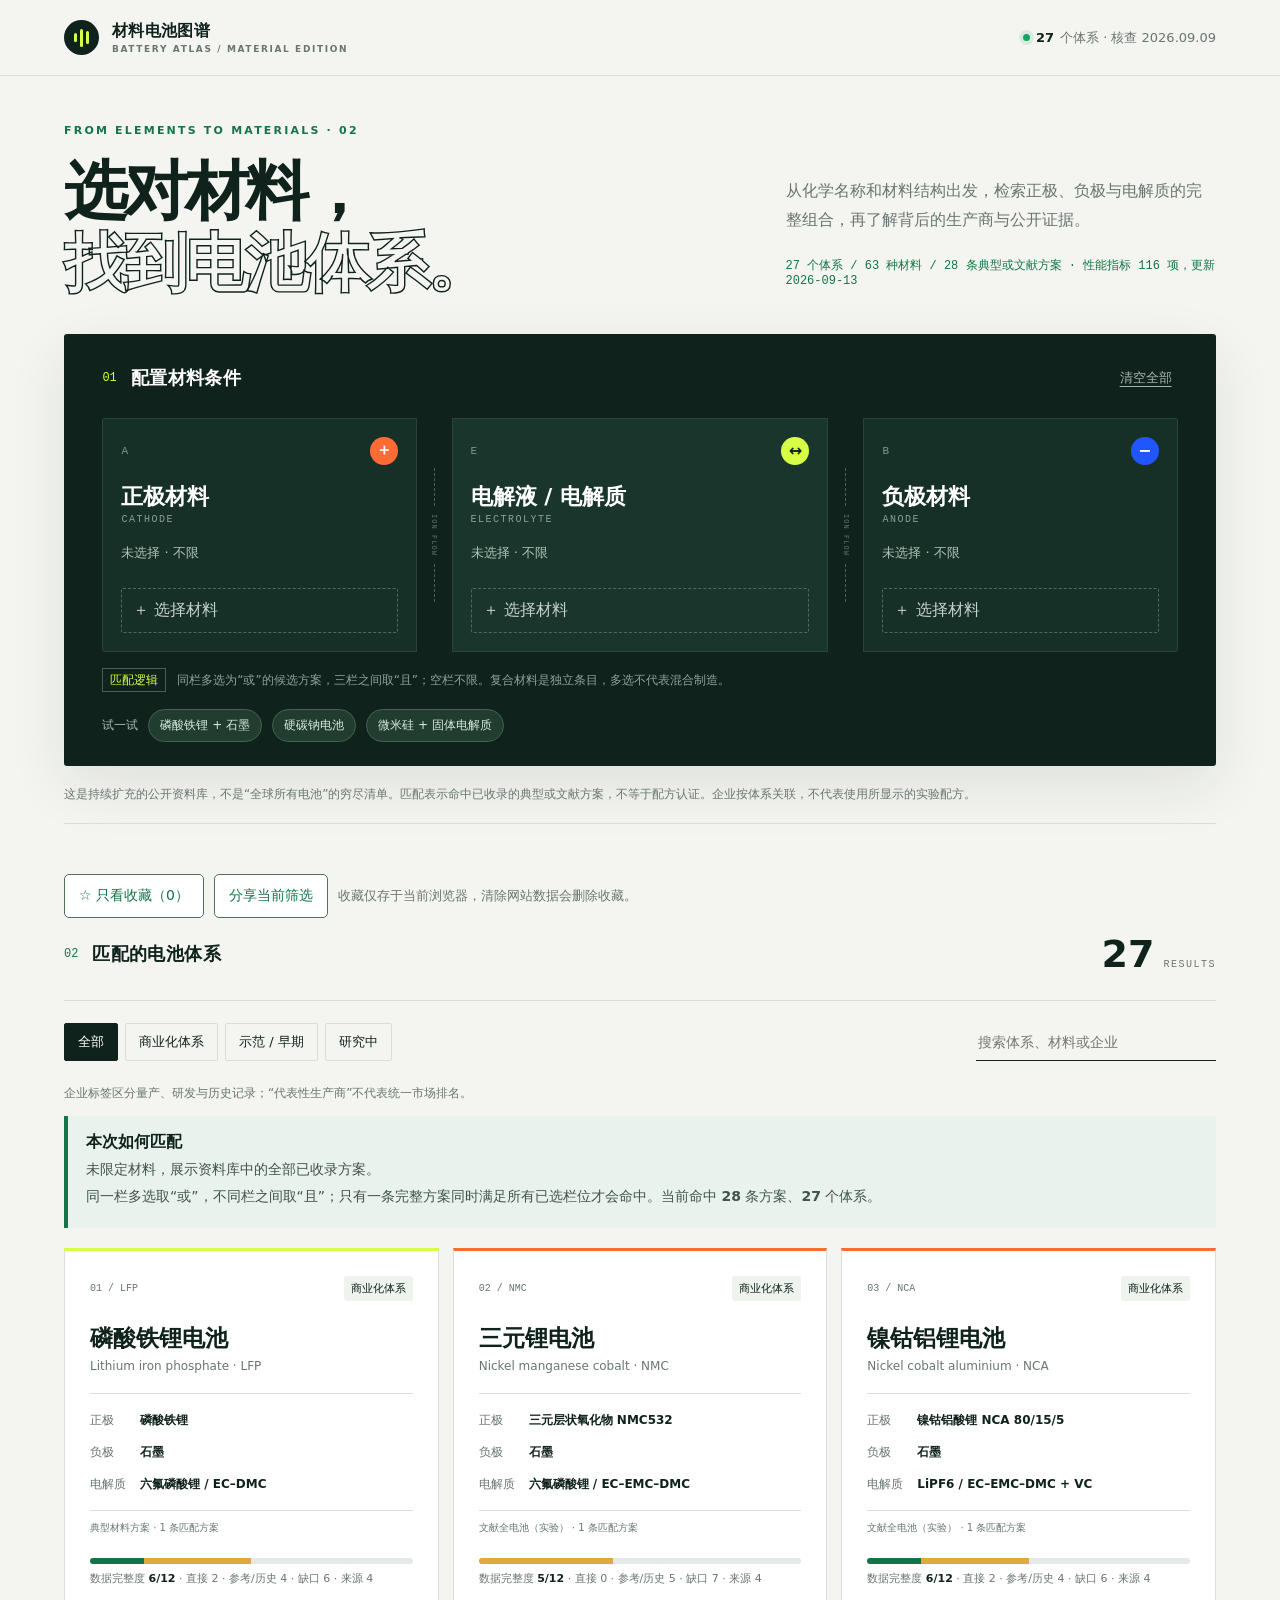
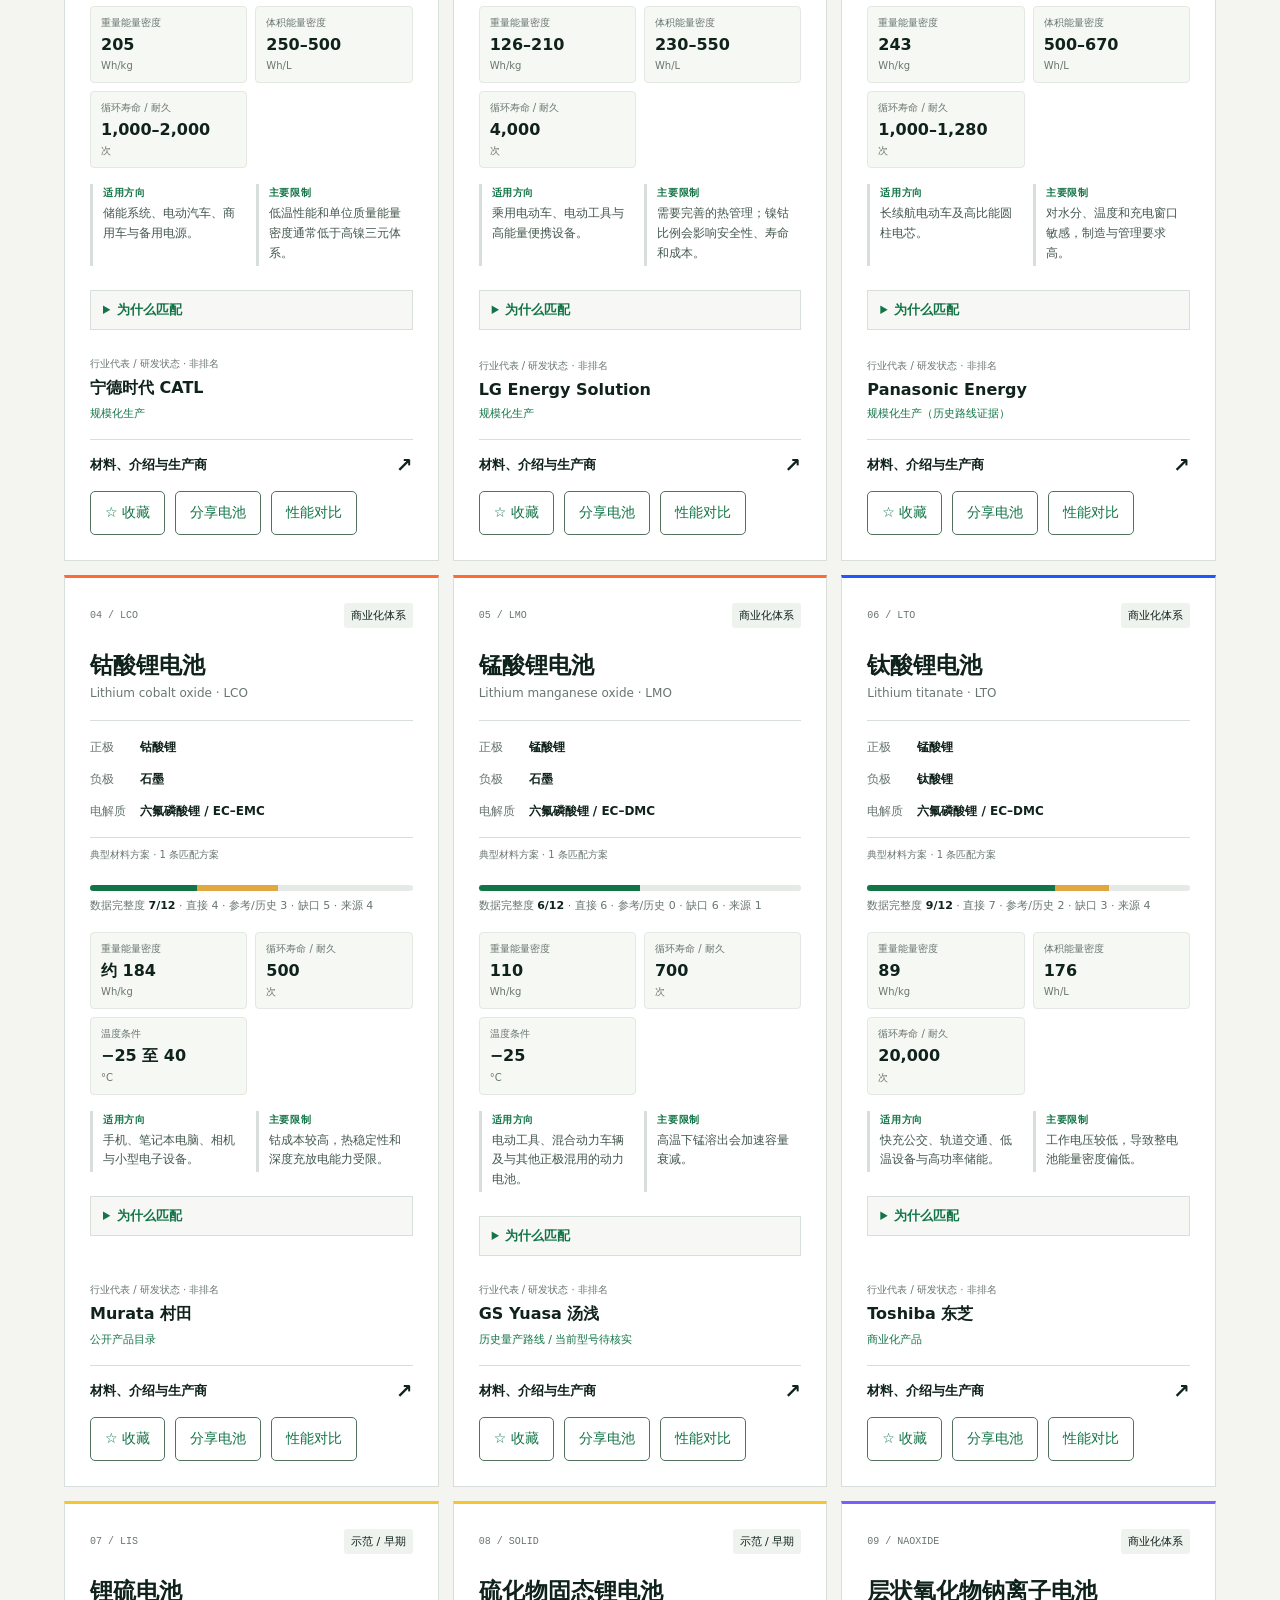
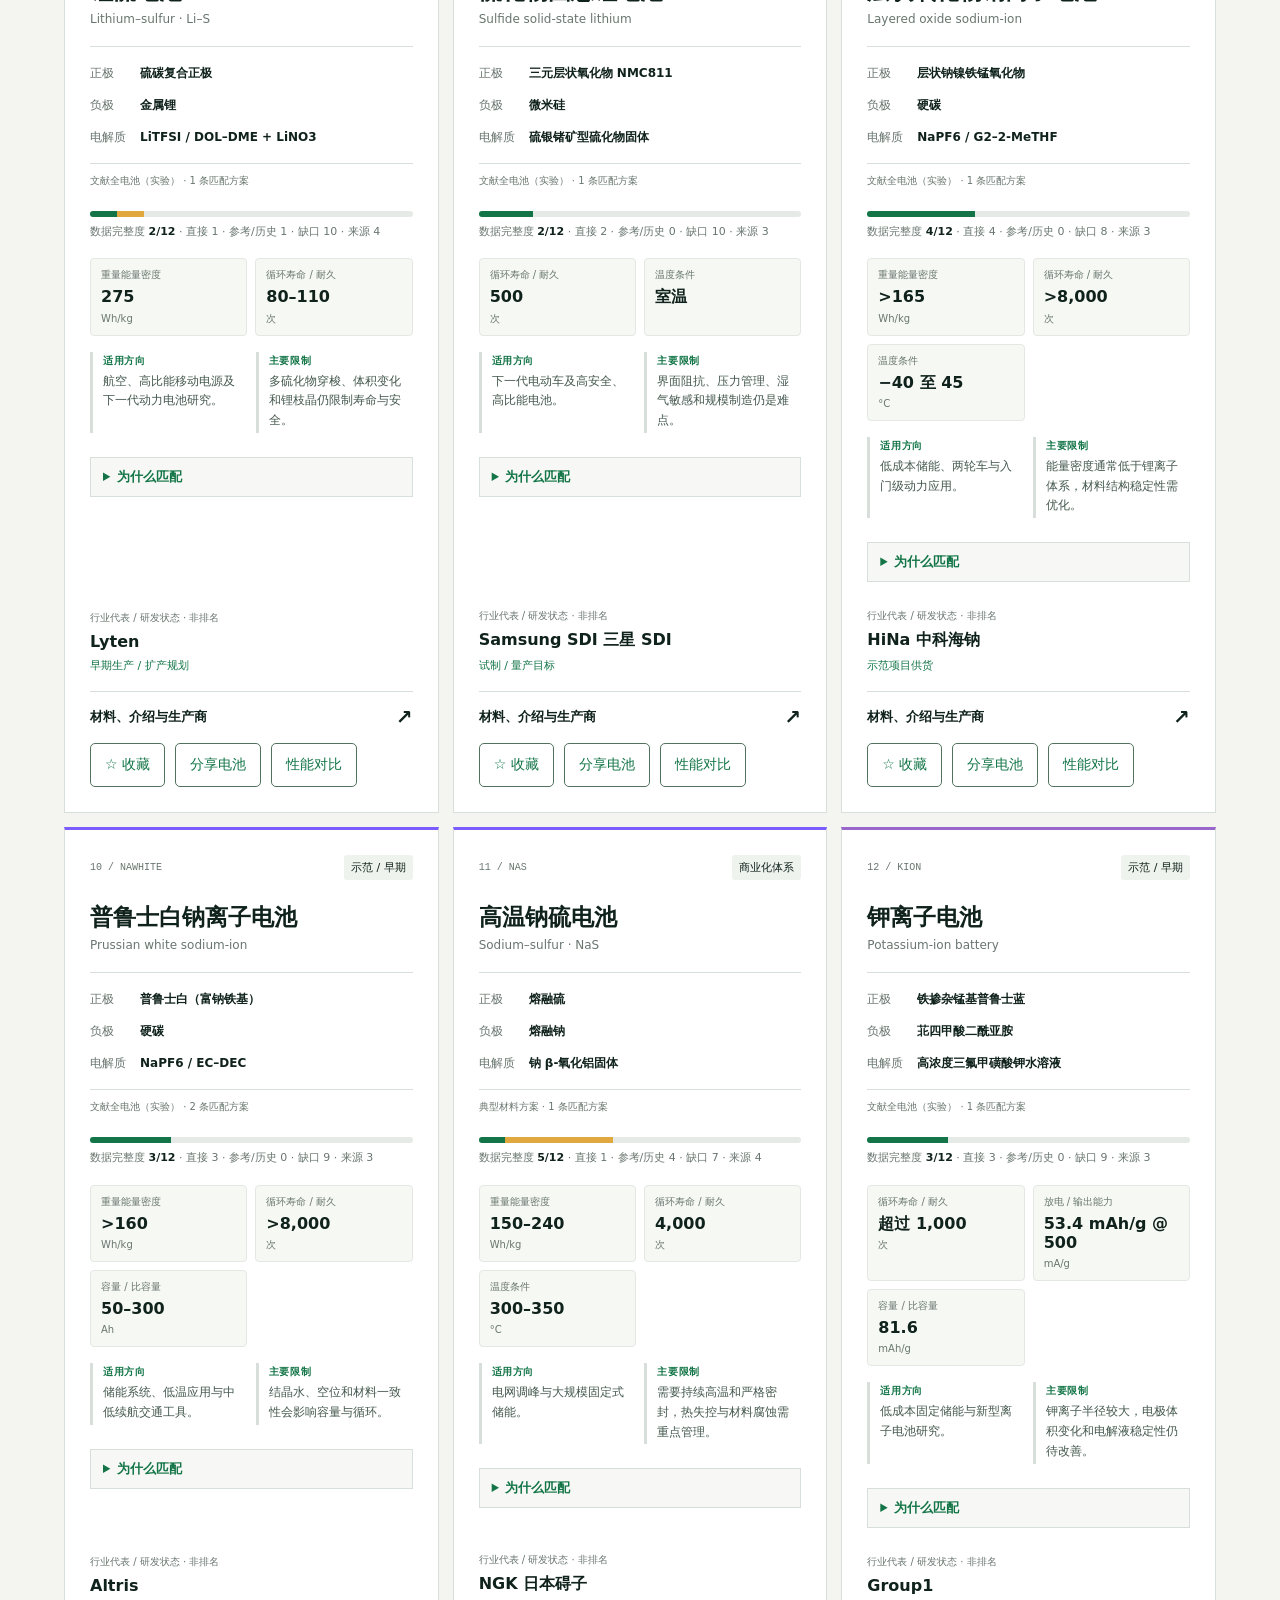
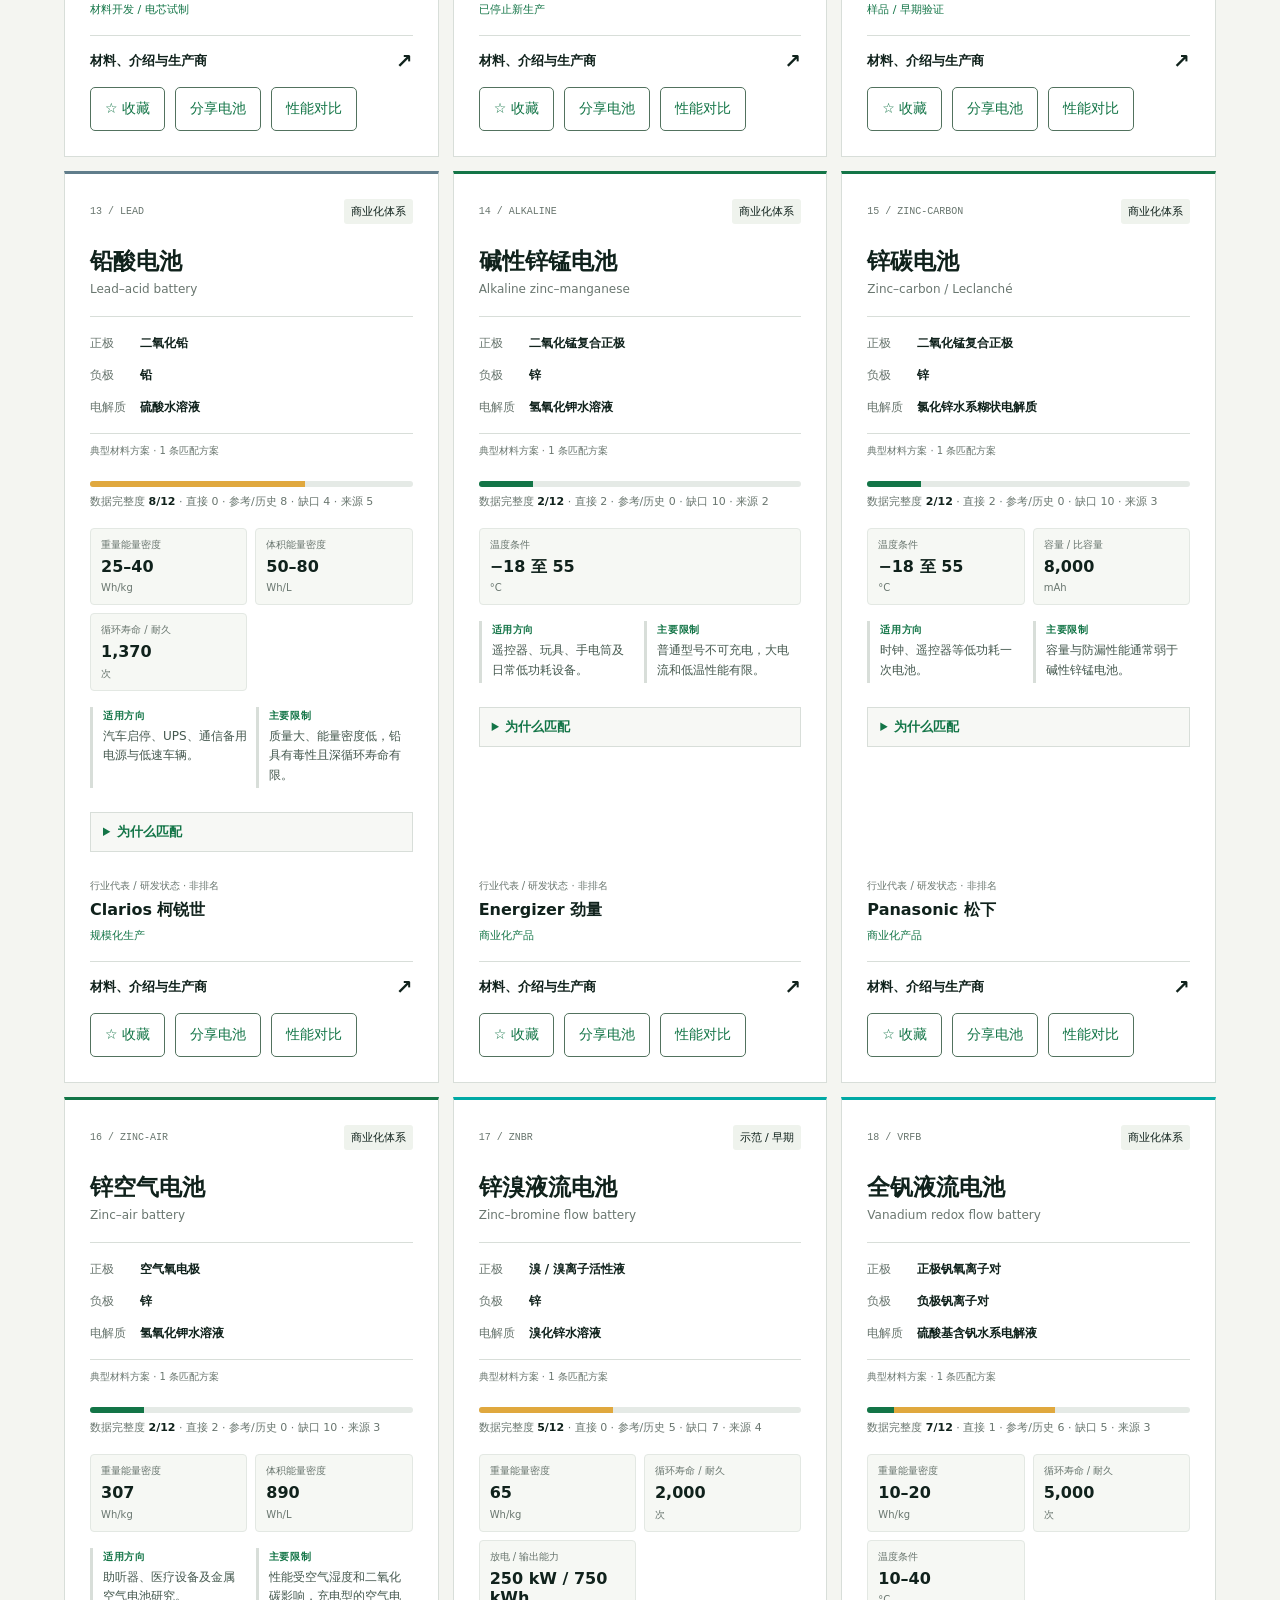
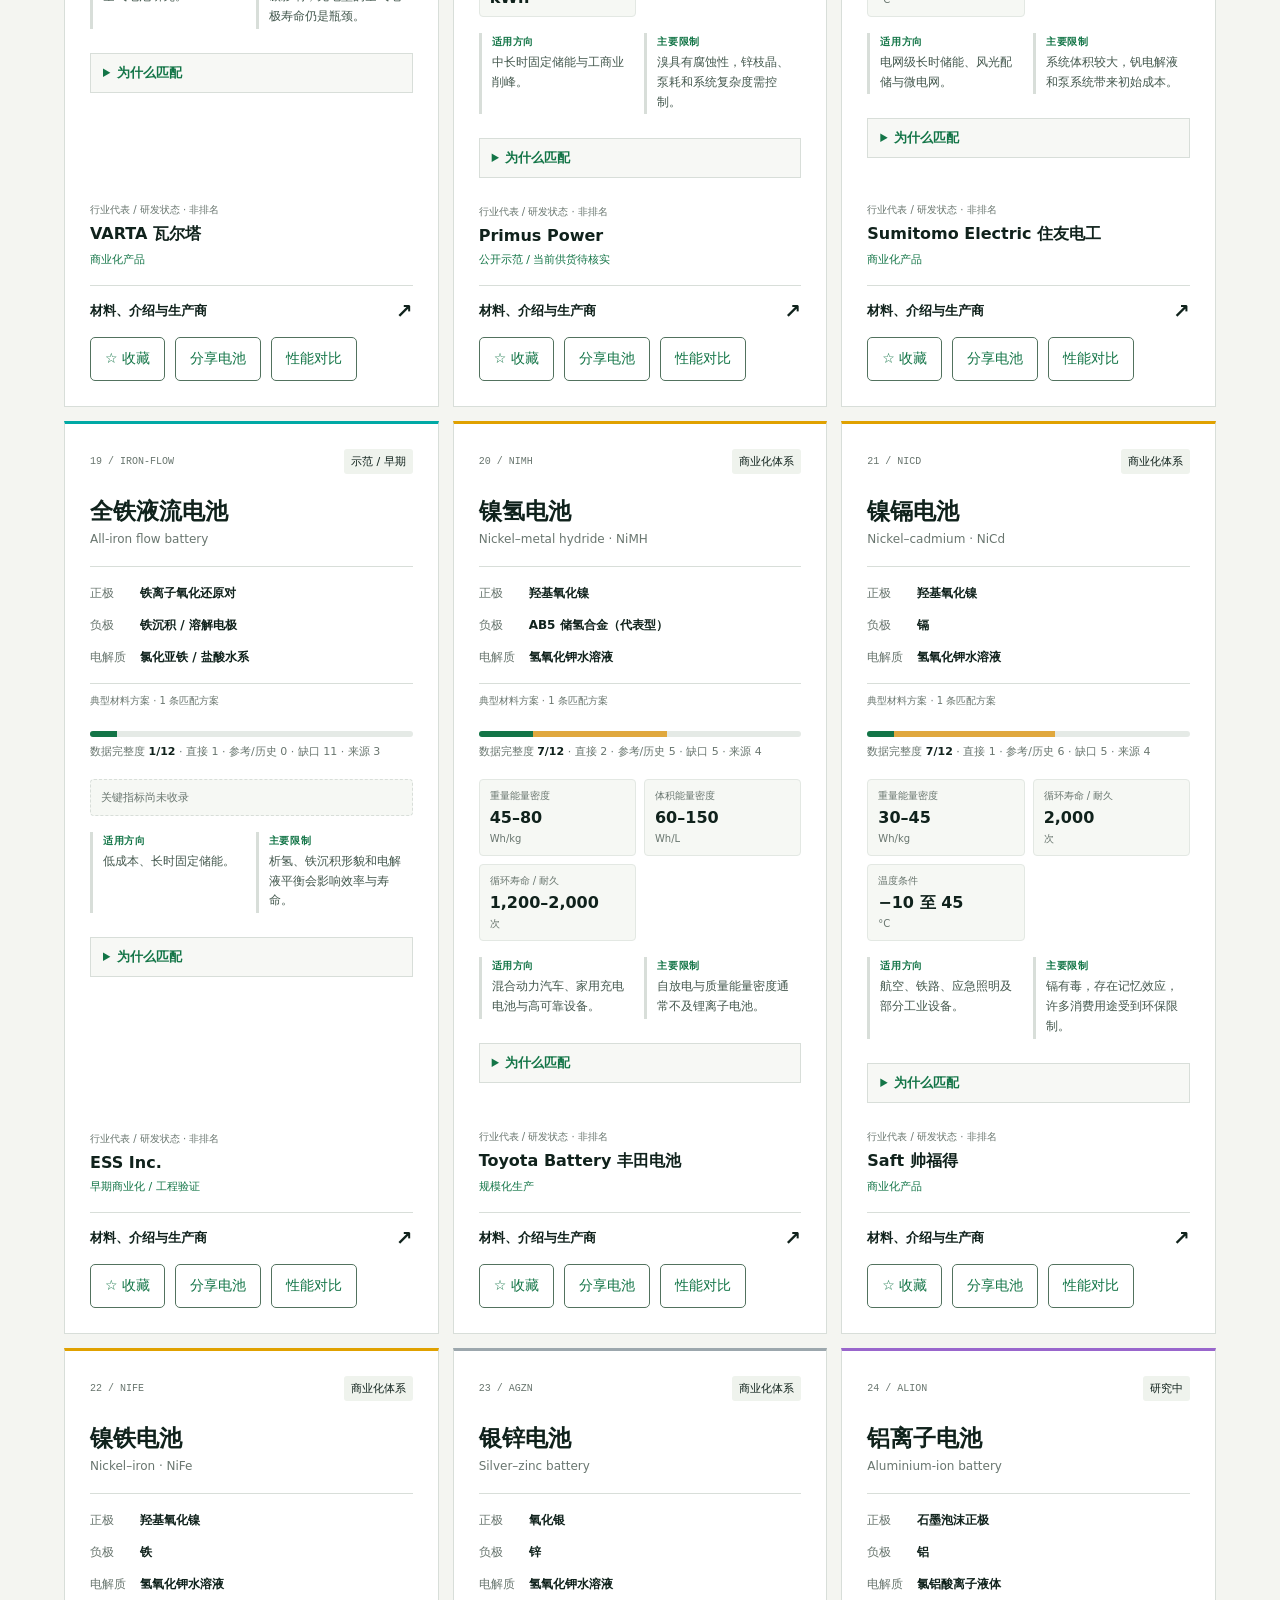
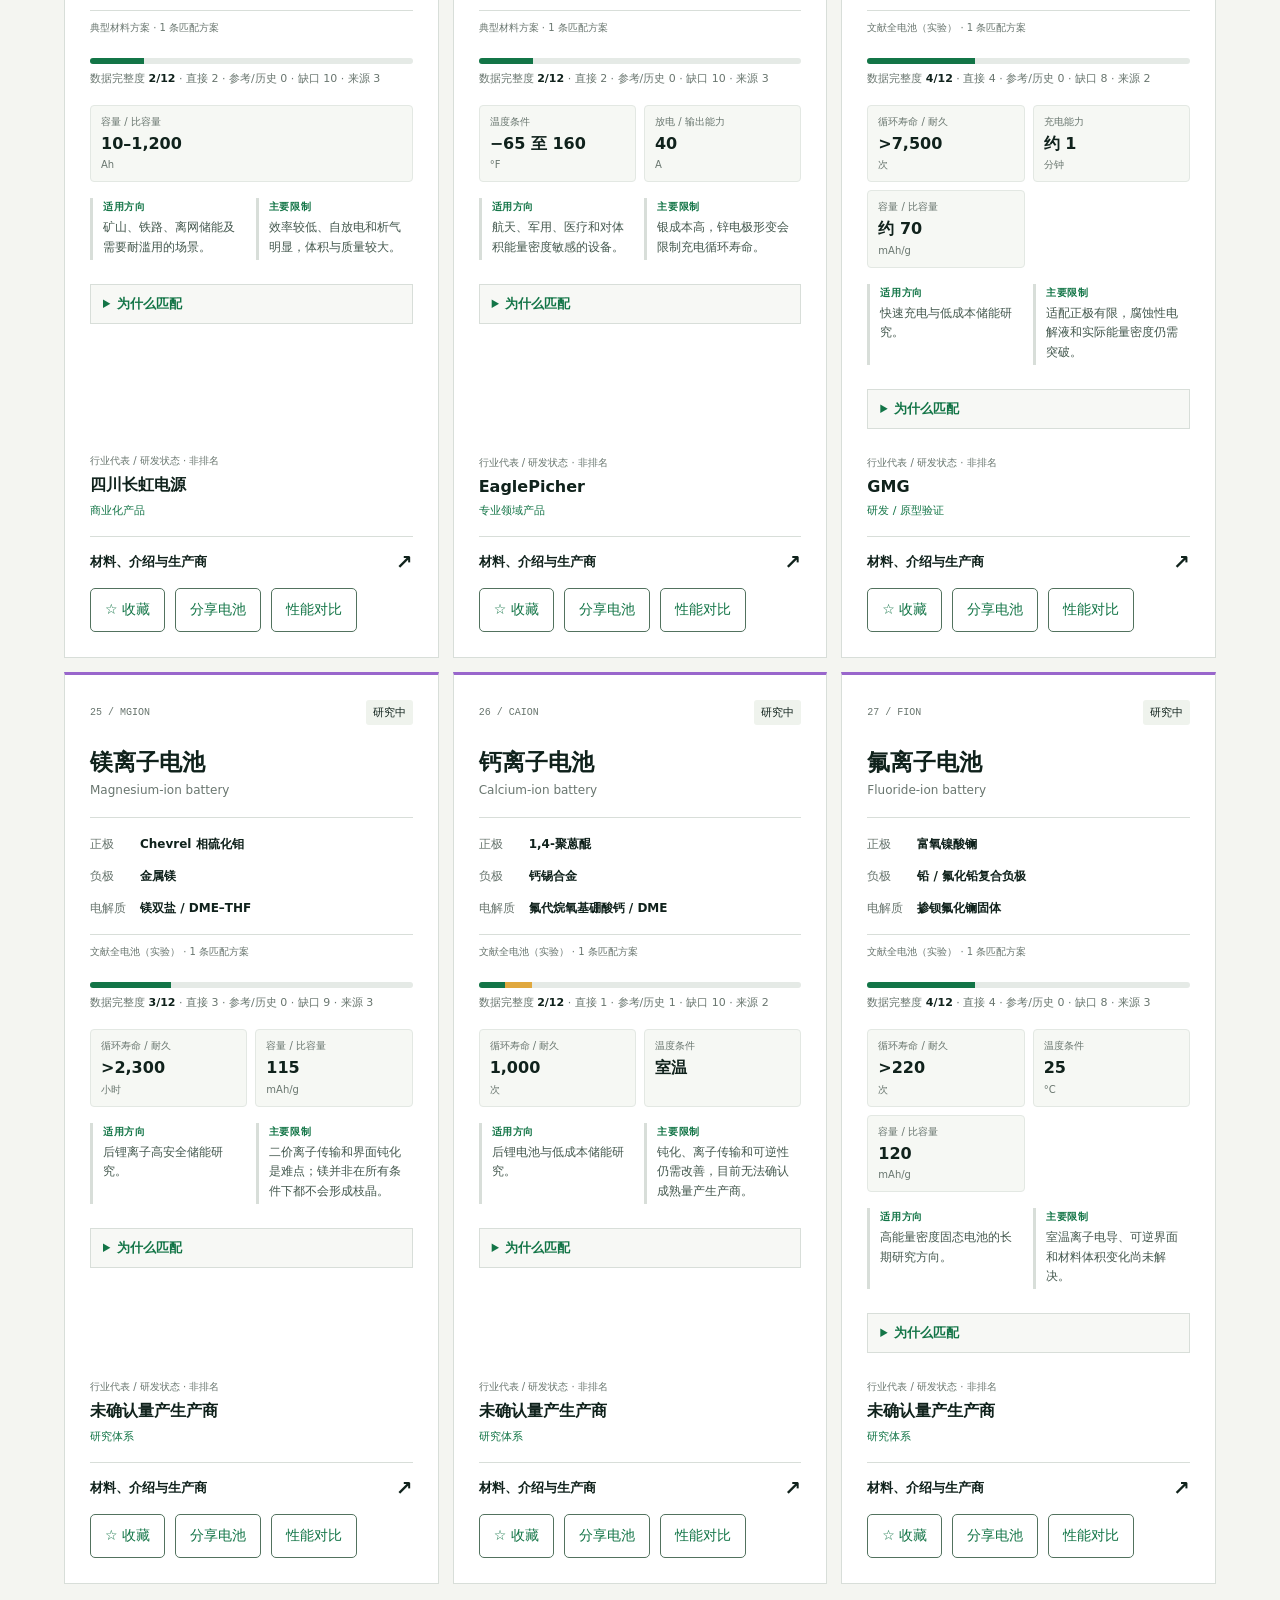
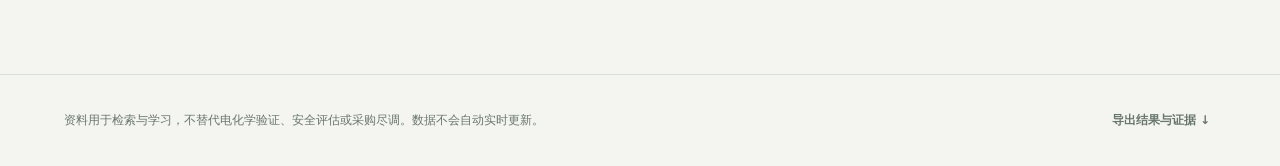
==== index.html @ 2d0a1174 "Map all systems through mechanismType templates" ====
<!doctype html>
<html lang="zh-CN">
<head><meta charset="utf-8"><meta name="viewport" content="width=device-width,initial-scale=1"><meta name="description" content="按具体材料检索电池方案，查看生产商与公开证据。"><title>材料电池图谱 · 手机离线版</title><style>:root{--ink:#10221c;--muted:#69766f;--line:#d8ded9;--paper:#f4f5f1;--white:#fff;--acid:#d7ff43;--acid-dark:#bbeb18;--orange:#ff6b35;--blue:#2156ff;--green:#137547;--shadow:0 20px 60px rgba(20,38,31,.09)}
*{box-sizing:border-box}html{scroll-behavior:smooth}body{margin:0;background:var(--paper);color:var(--ink);font-family:"Segoe UI","Microsoft YaHei",system-ui,sans-serif;min-width:320px}button,input{font:inherit}button{color:inherit}.topbar{height:76px;padding:0 clamp(20px,5vw,76px);display:flex;align-items:center;justify-content:space-between;border-bottom:1px solid var(--line);background:rgba(244,245,241,.92);position:sticky;top:0;z-index:20;backdrop-filter:blur(14px)}.brand{display:flex;align-items:center;gap:13px;color:inherit;text-decoration:none;font-weight:800;letter-spacing:.02em}.brand small{display:block;font-size:9px;letter-spacing:.18em;color:var(--muted);margin-top:2px}.brand-mark{width:35px;height:35px;background:var(--ink);border-radius:50%;display:flex;align-items:center;justify-content:center;gap:3px}.brand-mark i{width:3px;background:var(--acid);border-radius:4px}.brand-mark i:nth-child(1){height:9px}.brand-mark i:nth-child(2){height:18px}.brand-mark i:nth-child(3){height:13px}.database-stat{font-size:13px;color:var(--muted);display:flex;align-items:center;gap:6px}.database-stat span{width:7px;height:7px;border-radius:50%;background:#16a463;box-shadow:0 0 0 4px rgba(22,164,99,.12)}.database-stat b{color:var(--ink)}main{max-width:1420px;margin:0 auto;padding:0 clamp(20px,5vw,76px)}.intro{padding:74px 0 48px;display:grid;grid-template-columns:1.1fr .7fr;gap:60px;align-items:end}.eyebrow,.panel-head p{font-size:11px;font-weight:800;letter-spacing:.2em;color:var(--green);margin:0 0 18px}.intro h1{font-size:clamp(42px,6vw,82px);line-height:.98;letter-spacing:-.055em;margin:0;font-weight:770}.intro h1 em{font-style:normal;color:transparent;-webkit-text-stroke:1.4px var(--ink)}.lede{font-size:16px;line-height:1.8;color:var(--muted);max-width:520px;margin:0 0 4px}.workbench{background:var(--ink);color:white;border-radius:3px;padding:32px clamp(20px,3vw,44px) 24px;box-shadow:var(--shadow)}.workbench-head,.results-head{display:flex;justify-content:space-between;align-items:center}.workbench-head>div,.results-head>div:first-child{display:flex;align-items:center;gap:14px}.section-index{font-family:ui-monospace,monospace;color:var(--acid);font-size:12px}.workbench h2,.results-section h2{font-size:18px;margin:0;letter-spacing:.02em}.text-button{border:0;background:none;color:#a9b4ae;text-decoration:underline;text-underline-offset:4px;cursor:pointer;font-size:13px}.slots{display:grid;grid-template-columns:1fr 70px 1fr 70px 1fr;align-items:stretch;margin-top:28px}.slot{background:#173027;border:1px solid #29453a;padding:22px;min-height:234px;display:flex;flex-direction:column;transition:border-color .2s,transform .2s}.slot:hover{border-color:#557266;transform:translateY(-2px)}.slot:first-child{border-radius:3px 0 0 3px}.slot:last-child{border-radius:0 3px 3px 0}.slot.electrolyte{background:#1a362c}.slot-top{display:flex;justify-content:space-between;align-items:center}.slot-number{font:11px ui-monospace,monospace;color:#82958d}.polarity{width:28px;height:28px;border-radius:50%;display:grid;place-items:center;font-weight:800}.polarity.positive{background:var(--orange)}.polarity.negative{background:var(--blue)}.polarity.neutral{background:var(--acid);color:var(--ink)}.slot-copy{margin:17px 0 13px}.slot h3{font-size:24px;margin:0 0 2px}.slot-copy p{font:10px ui-monospace,monospace;letter-spacing:.15em;color:#8ba096;margin:0}.chips{display:flex;flex-wrap:wrap;gap:7px;min-height:37px}.chip{border:1px solid #5a7268;background:#243f35;color:white;border-radius:2px;padding:7px 8px 7px 10px;display:inline-flex;align-items:center;gap:8px;font-size:13px}.chip b{font-size:15px}.chip button{border:0;background:none;color:#9eb0a8;padding:0;cursor:pointer;font-size:16px;line-height:1}.add-element{margin-top:auto;border:1px dashed #52675e;background:transparent;color:#c5d0cb;border-radius:2px;padding:11px;cursor:pointer;text-align:left;transition:.2s}.add-element:hover{border-color:var(--acid);color:var(--acid)}.add-element span{margin-right:7px}.connector{display:flex;flex-direction:column;align-items:center;justify-content:center;gap:8px;color:#60766c}.connector span{height:38px;border-left:1px dashed #496158}.connector b{writing-mode:vertical-rl;font:8px ui-monospace,monospace;letter-spacing:.15em}.logic-note{margin:20px 0 0;color:#91a29b;font-size:12px}.logic-note span{color:var(--acid);border:1px solid #466057;padding:4px 7px;margin-right:7px}.results-section{padding:74px 0 90px}.results-head{padding-bottom:24px;border-bottom:1px solid var(--line)}.results-head .section-index{color:var(--green)}.results-meta{display:flex;align-items:baseline;gap:9px}.results-meta strong{font-size:38px}.results-meta span{font:10px ui-monospace,monospace;letter-spacing:.15em;color:var(--muted)}.filter-row{display:flex;justify-content:space-between;gap:20px;margin:22px 0}.tabs{display:flex;gap:7px;flex-wrap:wrap}.tab{border:1px solid var(--line);background:transparent;padding:8px 13px;border-radius:2px;font-size:13px;cursor:pointer}.tab.active{background:var(--ink);color:white;border-color:var(--ink)}.search-results{height:38px;border-bottom:1px solid var(--ink);display:flex;align-items:center;gap:7px;min-width:240px}.search-results input,.element-search input{border:0;background:transparent;outline:0;width:100%;font-size:14px}.result-grid{display:grid;grid-template-columns:repeat(3,1fr);gap:14px}.card{background:var(--white);border:1px solid var(--line);padding:24px;min-height:310px;display:flex;flex-direction:column;position:relative;overflow:hidden;transition:.2s}.card:hover{transform:translateY(-3px);box-shadow:var(--shadow);border-color:#b6c2bb}.card:before{content:"";position:absolute;left:0;top:0;width:4px;height:100%;background:var(--accent,var(--acid))}.card-head{display:flex;justify-content:space-between;gap:12px}.status{font-size:11px;padding:5px 7px;border-radius:2px;background:#eaf5ed;color:#177146;height:max-content;white-space:nowrap}.status.pilot{background:#fff3dc;color:#9b5f00}.status.research{background:#eceeff;color:#424fa1}.card h3{font-size:21px;line-height:1.25;margin:0}.card .english{font:10px ui-monospace,monospace;color:var(--muted);letter-spacing:.1em;margin:5px 0 23px}.chemistry{display:grid;grid-template-columns:1fr auto 1fr;gap:9px;align-items:center;background:#f5f7f4;padding:13px;margin-bottom:18px}.chem-side span{display:block;font-size:9px;color:var(--muted);margin-bottom:4px}.chem-side b{font-size:13px}.chem-arrow{font-size:17px;color:var(--green)}.metrics{display:grid;grid-template-columns:1fr 1fr;gap:8px;margin-top:auto}.metric{border-top:1px solid var(--line);padding-top:10px}.metric span{display:block;font-size:10px;color:var(--muted);margin-bottom:3px}.metric b{font-size:13px}.element-tags{display:flex;gap:5px;flex-wrap:wrap;margin:0 0 14px}.element-tag{font:11px ui-monospace,monospace;border:1px solid var(--line);padding:3px 6px;color:#53645b}.empty-state{text-align:center;background:white;border:1px solid var(--line);padding:60px 20px}.empty-state>span{display:block;font-size:40px;color:#9da9a3}.empty-state h3{font-size:22px;margin:12px 0 6px}.empty-state p{color:var(--muted);max-width:520px;margin:0 auto 20px}.empty-state button,.panel-foot button{border:0;background:var(--ink);color:white;padding:11px 18px;cursor:pointer}footer{padding:25px clamp(20px,5vw,76px);border-top:1px solid var(--line);display:flex;justify-content:space-between;align-items:center;gap:20px;color:var(--muted);font-size:12px}footer button{border:0;background:none;font-weight:700;cursor:pointer}footer button span{font-size:17px;margin-left:6px}.modal{position:fixed;inset:0;z-index:50;display:none}.modal.open{display:block}.modal-backdrop{position:absolute;inset:0;background:rgba(7,17,13,.6);backdrop-filter:blur(4px)}.element-panel{position:absolute;right:0;top:0;bottom:0;width:min(620px,94vw);background:var(--paper);padding:34px;display:flex;flex-direction:column;box-shadow:-20px 0 70px rgba(0,0,0,.2);animation:slide .25s ease-out}@keyframes slide{from{transform:translateX(35px);opacity:.4}}.panel-head{display:flex;justify-content:space-between;align-items:start}.panel-head p{margin-bottom:8px}.panel-head h2{font-size:28px;margin:0}.close-button{border:1px solid var(--line);background:white;width:40px;height:40px;font-size:24px;cursor:pointer}.element-search{display:flex;align-items:center;gap:9px;background:white;border:1px solid var(--line);padding:12px 14px;margin:24px 0 14px}.quick-elements{display:flex;gap:7px;overflow:auto;padding-bottom:12px}.quick-pill{border:1px solid var(--line);background:transparent;padding:7px 10px;cursor:pointer;white-space:nowrap;font-size:12px}.periodic-list{overflow:auto;display:grid;grid-template-columns:repeat(6,1fr);gap:7px;padding:5px 3px 30px}.element{border:1px solid var(--line);background:white;min-height:68px;padding:8px;text-align:left;cursor:pointer;position:relative}.element:hover,.element.selected{background:var(--acid);border-color:var(--acid-dark)}.element .z{font:9px ui-monospace,monospace;color:var(--muted);position:absolute;right:6px;top:6px}.element b{display:block;font-size:19px}.element small{font-size:10px;color:var(--muted)}.panel-foot{margin-top:auto;border-top:1px solid var(--line);padding-top:18px;display:flex;align-items:center;justify-content:space-between;font-size:12px;color:var(--muted)}
@media(max-width:900px){.intro{grid-template-columns:1fr;padding-top:48px;gap:24px}.slots{grid-template-columns:1fr;gap:10px}.connector{display:none}.slot,.slot:first-child,.slot:last-child{border-radius:3px;min-height:205px}.result-grid{grid-template-columns:repeat(2,1fr)}}
@media(max-width:620px){.topbar{height:66px}.database-stat{display:none}.intro h1{font-size:43px}.lede{font-size:15px}.workbench{margin-left:-8px;margin-right:-8px}.result-grid{grid-template-columns:1fr}.filter-row{flex-direction:column}.search-results{width:100%}.element-panel{padding:24px 18px}.periodic-list{grid-template-columns:repeat(4,1fr)}footer{align-items:flex-start;flex-direction:column}.results-section{padding-bottom:60px}}
@media(prefers-reduced-motion:reduce){*{scroll-behavior:auto!important;animation:none!important;transition:none!important}}
.match-explanation{margin:0 0 20px;padding:16px 18px;border-left:4px solid var(--green);background:#eaf2ed;color:#40544a}.match-explanation strong{color:var(--ink)}.match-explanation p{margin:5px 0;line-height:1.6;font-size:14px}.card-reason{margin:10px 0 14px;border:1px solid var(--line);background:#f7f8f5;padding:10px 12px}.card-reason summary{cursor:pointer;font-weight:750;font-size:13px;color:var(--green)}.card-reason p{font-size:12px;line-height:1.65;color:#53645b;margin:9px 0 3px}.card-reason small{display:block;color:var(--muted);line-height:1.5}.empty-state #emptyDiagnosis{max-width:720px;margin:0 auto 20px}.empty-caution{font-size:13px}.relax-actions{display:flex;justify-content:center;gap:8px;flex-wrap:wrap}.empty-state .relax-actions button{background:white;color:var(--ink);border:1px solid var(--ink)}
.card-action{margin-top:18px;border:0;border-top:1px solid var(--line);background:transparent;padding:13px 0 0;display:flex;justify-content:space-between;align-items:center;font-weight:750;cursor:pointer;text-align:left}.card-action span{font-size:20px;transition:transform .2s}.card-action:hover span{transform:translateX(4px)}.detail-modal{z-index:60}.detail-panel{position:absolute;right:0;top:0;bottom:0;width:min(720px,96vw);overflow-y:auto;background:var(--white);padding:clamp(30px,5vw,64px);box-shadow:-20px 0 70px rgba(0,0,0,.24);animation:slide .25s ease-out}.detail-close{position:sticky;float:right;top:0;z-index:2}.detail-kicker{font:11px ui-monospace,monospace;letter-spacing:.16em;color:var(--green);margin:0 0 16px}.detail-title{font-size:clamp(34px,5vw,58px);line-height:1.02;letter-spacing:-.045em;margin:0 60px 8px 0}.detail-en{color:var(--muted);margin:0 0 28px}.detail-summary{font-size:17px;line-height:1.75;margin:0 0 30px;padding-left:18px;border-left:4px solid var(--detail-accent,var(--acid))}.detail-badges{display:flex;flex-wrap:wrap;gap:8px;margin-bottom:36px}.detail-badges span{border:1px solid var(--line);padding:7px 10px;font-size:12px}.detail-section{border-top:1px solid var(--line);padding:24px 0}.detail-section h3{font-size:13px;letter-spacing:.08em;margin:0 0 15px}.detail-flow{display:grid;grid-template-columns:1fr 1fr 1fr;gap:10px}.detail-material{background:var(--paper);padding:15px}.detail-material span{display:block;color:var(--muted);font-size:11px;margin-bottom:7px}.detail-material b{font-size:15px}.detail-copy-grid{display:grid;grid-template-columns:1fr 1fr;gap:22px}.detail-copy-grid div{background:var(--paper);padding:18px}.detail-copy-grid span{display:block;font-size:11px;font-weight:800;letter-spacing:.08em;color:var(--green);margin-bottom:8px}.detail-copy-grid p{line-height:1.7;margin:0;font-size:14px}.detail-warning{font-size:12px;color:var(--muted);line-height:1.6;margin:24px 0 0}@media(max-width:620px){.detail-panel{padding:28px 20px}.detail-flow,.detail-copy-grid{grid-template-columns:1fr}.detail-title{font-size:36px}}
</style><style>.intro{padding:48px 0 34px;gap:45px}.intro h1{font-size:clamp(38px,5vw,66px);line-height:1.13}.coverage{font:12px ui-monospace,monospace;color:var(--green);margin-top:22px}.slot{min-width:0;padding:18px}.slot h3{font-size:22px}.slots{grid-template-columns:1fr 35px 1.2fr 35px 1fr}.connector b{font-size:7px}.unrestricted{font-size:13px;color:#aec2b7;padding:6px 0}.examples{display:flex;align-items:center;flex-wrap:wrap;gap:10px;font-size:12px;margin-top:20px}.examples>span{color:#adc3b6}.examples button{border:1px solid #476255;background:#203d30;color:#dbeddf;padding:7px 11px;cursor:pointer;border-radius:20px}.examples button:hover{color:var(--ink);background:var(--acid)}.scope-note{font-size:12px;line-height:1.8;color:var(--muted);padding:18px 0;border-bottom:1px solid var(--line)}.results-section{padding-top:36px}.result-notice{font-size:12px;line-height:1.7;color:var(--muted)}.battery-result{display:flex;flex-direction:column;background:white;border:1px solid var(--line);border-top:3px solid var(--card-accent);padding:25px;min-width:0}.result-top{display:flex;align-items:center;justify-content:space-between;gap:6px}.catalog-id{font:10px ui-monospace,monospace;color:var(--muted)}.stage-tag{display:inline-block;background:#eff3ed;font-size:11px;padding:5px 7px;border-radius:3px}.battery-result h3{font-size:23px;margin:22px 0 5px}.english-name{color:var(--muted);font-size:12px;margin:0 0 20px}.combination{border-block:1px solid var(--line);padding:10px 0}.combination-row{display:grid;grid-template-columns:42px 1fr;gap:8px;padding:7px 0;font-size:12px;line-height:1.5}.combination-row>span{color:var(--muted)}.combination-row b{font-weight:600;overflow-wrap:anywhere}.profile-count{font-size:10px;color:var(--muted)}.maker-preview{margin-top:auto;padding-top:13px;display:grid;gap:7px}.maker-preview small{font-size:10px;color:var(--muted)}.maker-preview strong{font-size:16px}.maker-preview>span{font-size:11px;color:var(--green)}.battery-result .card-action{font-size:13px}.atlas-dialog{border:0;padding:28px;width:min(760px,94vw);max-height:90dvh;color:var(--ink);background:var(--paper);box-shadow:var(--shadow);border-radius:8px;overflow:auto}.atlas-dialog::backdrop{background:rgba(7,25,16,.62);backdrop-filter:blur(3px)}.dialog-heading{display:flex;align-items:center;justify-content:space-between;gap:15px}.dialog-heading h2{margin:0;font-size:24px}.dialog-heading .eyebrow{margin:0 0 8px}.picker-controls{display:grid;grid-template-columns:1fr 160px;gap:12px;margin:20px 0}.picker-controls input,.picker-controls select{min-width:0;border:1px solid var(--line);border-radius:3px;padding:12px;background:white;font:inherit;font-size:13px}.material-list{display:grid;grid-template-columns:1fr 1fr;gap:10px;max-height:48dvh;overflow:auto;padding:2px}.material-option{position:relative;text-align:left;border:1px solid var(--line);background:white;padding:16px 32px 16px 15px;display:flex;flex-direction:column;gap:7px;cursor:pointer;min-width:0;overflow-wrap:anywhere}.material-option.selected{background:#e9f8c1;border-color:#73a927}.material-title{font-size:14px;font-weight:700}.material-option code{font-size:11px;color:var(--green);white-space:normal}.material-option small{font-size:10px;line-height:1.6;color:var(--muted)}.select-indicator{position:absolute;right:10px;top:12px}.dialog-foot{display:flex;justify-content:space-between;align-items:center;padding-top:20px;font-size:12px;color:var(--muted)}.primary{background:var(--ink);color:white;border:0;padding:11px 18px;border-radius:3px;cursor:pointer}.detail-dialog{background:white}.detail-dialog h2{font-size:34px;margin:20px 0 10px}.detail-dialog .detail-summary{font-size:15px}.detail-copy-grid{grid-template-columns:1fr}.profile-detail{border:1px solid var(--line);padding:18px;margin:18px 0}.profile-kind{font-size:11px;font-weight:700;color:var(--green);margin-bottom:15px}.material-detail{padding:12px;background:var(--paper);margin:8px 0;overflow-wrap:anywhere}.material-detail>span{font-size:11px;color:var(--muted)}.material-detail h4{margin:4px 0;font-size:15px}.material-detail code{font-size:12px}.material-detail p{font-size:12px;line-height:1.6;margin:5px 0}.sources{padding-left:20px;font-size:12px;line-height:1.7}.sources li{margin:9px 0}.sources a{color:var(--green);text-underline-offset:3px;overflow-wrap:anywhere}.sources small{display:block;font-size:10px;color:var(--muted)}.company-detail{background:var(--paper);padding:20px}.company-detail h4{font-size:23px;margin:0 0 12px}.company-detail p{font-size:14px;line-height:1.8}.company-detail>small{font-size:11px;color:var(--muted)}.sr-only{position:absolute;width:1px;height:1px;padding:0;margin:-1px;overflow:hidden;clip:rect(0,0,0,0);white-space:nowrap;border:0}button:focus-visible,input:focus-visible,select:focus-visible,a:focus-visible{outline:3px solid #34875e;outline-offset:3px}.chip{max-width:100%;font-size:11px;overflow-wrap:anywhere}.chip button{flex-shrink:0}.no-materials{grid-column:1/-1;font-size:13px;line-height:1.8}
@media(max-width:900px){.slots{grid-template-columns:1fr}.slot{min-height:180px}.intro{gap:24px}.connector{display:none}}
@media(max-width:620px){.material-list{grid-template-columns:1fr}.picker-controls{grid-template-columns:1fr}.atlas-dialog{padding:20px}.result-top{flex-wrap:wrap}.detail-dialog h2{font-size:28px}.battery-result{padding:22px}.tabs{flex-wrap:wrap}.dialog-foot{gap:10px}.brand small{font-size:8px}.intro h1{font-size:40px}}
.performance-section{margin-top:10px}.performance-heading{display:flex;align-items:baseline;justify-content:space-between;gap:12px;flex-wrap:wrap}.performance-heading h3{font-size:1.125rem}.performance-heading>span{font-size:.75rem;color:var(--muted)}.metric-context{padding:18px;border-left:4px solid var(--green);background:var(--paper)}.metric-context strong{display:block;font-size:1rem;line-height:1.5}.metric-context>span{display:inline-block;margin-top:8px;color:var(--green);font-size:.875rem}.metric-context p,.metric-caution{font-size:.875rem;line-height:1.75;margin:10px 0}.metric-caution{color:var(--muted)}.metric-grid{display:grid;grid-template-columns:repeat(2,minmax(0,1fr));gap:12px;margin:20px 0}.metric-card{border:1px solid var(--line);padding:18px;min-width:0;background:white}.metric-card dt{font-size:.875rem;font-weight:650;line-height:1.5}.metric-card dd{margin:12px 0;overflow-wrap:anywhere;line-height:1.4}.metric-card dd strong{font-size:clamp(1.4rem,4vw,2rem);font-weight:750;color:var(--green)}.metric-unit{font-size:1rem}.metric-basis{font-size:.75rem;color:var(--green);line-height:1.6}.metric-conditions{font-size:.875rem;line-height:1.7;overflow-wrap:anywhere}.metric-source{font-size:.875rem;color:var(--green);text-underline-offset:3px}.performance-section details{border-block-start:1px solid var(--line);padding:15px 0}.performance-section summary{font-size:.875rem;cursor:pointer;font-weight:650;line-height:1.6}.performance-section details dl{margin:15px 0}.performance-section details dl>div{margin:14px 0}.performance-section details dt{font-size:.875rem;font-weight:650}.performance-section details dd{margin:5px 0 0;font-size:.875rem;line-height:1.7;color:var(--muted)}.metric-cost{background:var(--paper);padding:16px;margin:10px 0;font-size:.875rem;line-height:1.7}.metric-cost p{margin:6px 0}.metric-evidence .sources{font-size:.875rem}.metric-evidence .sources small{font-size:.75rem}.performance-section summary:focus-visible{outline:3px solid var(--green);outline-offset:3px}@media(max-width:560px){.metric-grid{grid-template-columns:1fr}}
</style><style>#materialDialog{width:min(1120px,96vw)}
#materialDialog .picker-controls{grid-template-columns:1fr;margin-bottom:14px}
.periodic-panel{border:1px solid var(--line);border-radius:6px;padding:14px;margin-bottom:18px;background:#f7f9f3}
.periodic-panel summary{font-size:14px;font-weight:700;cursor:pointer}
.periodic-toolbar{display:flex;align-items:center;justify-content:space-between;gap:12px;font-size:13px;margin:12px 0}
.periodic-toolbar button{min-height:44px;background:white;border:1px solid var(--line);border-radius:4px;padding:8px 12px;cursor:pointer;flex-shrink:0}
.periodic-scroll{overflow-x:auto;padding:5px 4px 12px;overscroll-behavior-x:contain}
.periodic-table{display:grid;grid-template-columns:20px repeat(18,minmax(46px,1fr));grid-template-rows:20px repeat(7,66px) 66px 66px;gap:4px;min-width:920px}
.periodic-axis{display:grid;place-items:center;color:var(--muted);font:10px ui-monospace,monospace}
.periodic-cell{position:relative;display:flex;flex-direction:column;align-items:center;justify-content:center;gap:1px;min-width:44px;padding:3px 1px;border:1px solid #9bb6a4;background:#e1efdf;border-radius:4px;color:#183d2c;cursor:pointer}
.periodic-cell small{font:9px ui-monospace,monospace;align-self:flex-start;margin-left:4px}
.periodic-cell strong{font:700 19px ui-monospace,monospace}
.periodic-cell span{font-size:11px}
.periodic-cell i{position:absolute;right:3px;top:2px;font-size:12px;font-style:normal}
.periodic-cell.lanthanide{background:#e2edf5;border-color:#a8becf;color:#23465e}
.periodic-cell.actinide{background:#ece5f5;border-color:#bdacd0;color:#513963}
.periodic-cell.unrecorded{background:#f5f5f1;border-color:#dcdfd6;color:#69736d}
.periodic-cell:hover{border-color:#204e34;box-shadow:inset 0 0 0 1px #204e34}
.periodic-cell[aria-pressed="true"]{background:#d5f18c;color:#153824;border:2px solid #295b36}
.periodic-range{display:grid;place-content:center;text-align:center;font-size:10px;line-height:1.6;color:var(--muted);border:1px dashed #bac5b8;border-radius:4px}
.periodic-legend{display:flex;flex-wrap:wrap;gap:12px;font-size:11px;color:var(--muted);margin:12px 0 0}
.periodic-legend span:nth-child(2){color:#23465e}.periodic-legend span:nth-child(3){color:#513963}
.periodic-panel summary:focus-visible,.periodic-scroll:focus-visible{outline:3px solid #34875e;outline-offset:3px}
#materialDialog .material-list{max-height:36dvh}
@media(max-width:620px){#materialDialog{padding:16px}.periodic-panel{padding:10px}.periodic-toolbar{align-items:flex-start;flex-direction:column}.periodic-toolbar button{width:100%}}
</style><style>.saved-toolbar,.saved-actions{display:flex;flex-wrap:wrap;gap:10px;align-items:center;margin:14px 0}
.saved-toolbar button,.saved-actions button{border:1px solid #52725e;background:white;color:var(--green);border-radius:5px;padding:10px 14px;min-height:44px;cursor:pointer;font-size:14px}
.saved-toolbar button[aria-pressed="true"],.saved-actions button[aria-pressed="true"]{background:#def3b4;color:#193e29}
.saved-toolbar>span{font-size:13px;color:var(--muted);line-height:1.6}
#saveStatus,#shareStatus{font-size:14px;line-height:1.6;color:var(--green)}
#shareDialog p{font-size:16px;line-height:1.7}
#shareUrl{display:block;width:100%;box-sizing:border-box;resize:vertical;margin-top:10px;padding:12px;font-size:14px;line-height:1.6;border:1px solid var(--line)}
#shareDialog label{font-size:14px}
.saved-actions{margin-bottom:0}
</style><style>.compare-dialog{width:min(1080px,96vw)}
.metric-provenance{font-size:13px;line-height:1.7;color:var(--green);overflow-wrap:anywhere}
.compare-selectors,.compare-context,.compare-pair{display:grid;grid-template-columns:repeat(2,minmax(0,1fr));gap:16px}
.compare-selectors{margin:22px 0}
.compare-selectors label{display:grid;gap:8px;font-size:14px;font-weight:650}
.compare-selectors select{width:100%;min-width:0;min-height:44px;border:1px solid var(--line);padding:10px;font:inherit;background:white;border-radius:4px}
#compareStatus{font-size:14px;line-height:1.7;color:var(--green)}
#compareSuggestions>p{font-size:14px;line-height:1.7;color:var(--muted)}
.compare-recommendations{display:grid;grid-template-columns:repeat(3,minmax(0,1fr));gap:10px}
.compare-recommendations button{display:flex;flex-direction:column;gap:10px;align-items:flex-start;text-align:left;padding:16px;min-height:44px;border:1px solid var(--line);border-radius:5px;background:white;color:var(--ink);cursor:pointer}
.compare-recommendations button[aria-pressed="true"]{background:#e6f5c9;border-color:var(--green)}
.compare-recommendations strong{font-size:16px}
.compare-recommendations span{font-size:14px;line-height:1.7}
.compare-recommendations small{font-size:12px;color:var(--muted);margin-top:auto}
.compare-placeholder,.compare-caution{background:#eaf0e4;padding:18px;font-size:16px;line-height:1.8}
.compare-context article{background:white;border:1px solid var(--line);padding:18px;min-width:0;overflow-wrap:anywhere}
.compare-context p,.compare-context summary{font-size:14px;line-height:1.7}
.compare-context article>span{font-size:13px;color:var(--green)}
.compare-context summary{cursor:pointer}
.compare-metric{margin-top:22px;border:1px solid var(--line);padding:18px;background:white}
.compare-metric h4{font-size:18px;margin:0 0 8px}
.compare-definition{font-size:14px;line-height:1.6;color:var(--muted)}
.compare-warning{font-size:14px;line-height:1.6;padding:8px 12px;background:#fff4da;color:#72500e}
.compare-value{min-width:0;overflow-wrap:anywhere;padding:12px;background:#f5f7f1}
.compare-name{display:block;font-size:14px;color:var(--green);margin-bottom:12px}
.compare-value>strong{font-size:22px;line-height:1.5}
.compare-value>strong small{font-size:14px}
.compare-value>p,.compare-value .sources{font-size:14px;line-height:1.7}
.compare-value .sources small{font-size:12px}
@media(max-width:620px){.compare-recommendations,.compare-selectors,.compare-context{grid-template-columns:1fr}.compare-pair{gap:8px}.compare-metric{padding:10px}.compare-value{padding:8px}.compare-value>strong{font-size:18px}.compare-dialog{padding:14px}}
@media(max-width:360px){.compare-pair{grid-template-columns:1fr}}
</style><meta name="theme-color" content="#10221c"><style>@media(max-width:700px){body{min-width:0}.topbar{padding-inline:16px}.intro{padding:24px 0;gap:12px}.intro h1{font-size:32px}.lede{font-size:16px}.coverage{font-size:12px}.intro .eyebrow{font-size:12px}.slot{min-height:160px}.slot h3{font-size:20px}.slot-copy{margin:8px 0}.add-element,.primary,.close-button,.tab,.examples button,.text-button,.chip button{min-height:44px}.chip button,.close-button{min-width:44px}.chip{font-size:14px}.unrestricted,.logic-note,.scope-note,.result-notice,.profile-count,.catalog-id,.stage-tag,.maker-preview small,.maker-preview>span,.english-name{font-size:13px}.combination-row,.card-action,.material-option small{font-size:14px}.material-title{font-size:16px}.material-option code{font-size:14px}.picker-controls input,.picker-controls select,.search-results input{font-size:16px}.atlas-dialog{max-height:90vh;max-height:90dvh;width:calc(100% - 20px);padding:18px}.material-list{max-height:46vh;max-height:46dvh}.dialog-heading{position:sticky;top:-18px;background:var(--paper);z-index:2;padding-block:8px}.detail-dialog .dialog-heading{background:white}.detail-copy-grid p,.material-detail p{font-size:16px}.detail-section h3,.material-detail>span,.material-detail code,.sources,.detail-warning,.company-detail>small{font-size:14px}.sources small{font-size:12px}.company-detail p{font-size:16px}.dialog-foot{font-size:14px}.battery-result .card-action{font-size:14px;min-height:48px}footer{padding:20px;font-size:14px}.material-option{min-height:72px}.detail-dialog{overflow-wrap:anywhere}}</style>
<style>
.card-coverage{margin:13px 0 4px}
.coverage-bar{display:flex;height:6px;border-radius:999px;background:#e5eae6;overflow:hidden}
.coverage-bar span{display:block;height:100%}
.coverage-direct{background:var(--green)}
.coverage-context{background:#e0a83e}
.card-coverage p{font-size:11px;color:var(--muted);margin:7px 0 0;line-height:1.5;overflow-wrap:anywhere}
.card-coverage strong{color:var(--ink)}
.card-metrics{display:grid;grid-template-columns:repeat(auto-fit,minmax(104px,1fr));gap:8px;margin:14px 0}
.mini-metric{background:#f6f8f4;border:1px solid #e3e8e3;border-radius:4px;padding:9px 10px;min-width:0}
.mini-metric span{display:block;font-size:10px;color:var(--muted);line-height:1.4;margin-bottom:5px}
.mini-metric strong{display:block;font-size:16px;line-height:1.2;color:var(--ink);overflow-wrap:anywhere}
.mini-metric small{font-size:10px;color:var(--muted)}
.metric-empty{font-size:11px;color:var(--muted);background:#f6f8f4;border:1px dashed var(--line);padding:10px;border-radius:4px;margin:14px 0}
.card-facts{display:grid;gap:9px;margin:2px 0 14px}@media(min-width:700px){.card-facts{grid-template-columns:1fr 1fr}}
.fact{border-left:3px solid var(--line);padding:2px 0 2px 10px}
.fact span{display:block;font-size:10px;font-weight:800;letter-spacing:.06em;color:var(--green);margin-bottom:4px}
.fact p{font-size:12px;line-height:1.65;color:#44584e;margin:0;overflow-wrap:anywhere}
@media(max-width:420px){.card-metrics{grid-template-columns:repeat(2,minmax(0,1fr))}.mini-metric{padding:8px 9px}}
.mechanism-section{margin-top:10px}
.mechanism-map-note{margin:0 0 14px;padding:12px 14px;border-left:4px solid var(--green);background:#eaf2ed;color:#40544a;font-size:13px;line-height:1.7}
.mechanism-figure{margin:0}
.mechanism-canvas-shell{position:relative;background:#eef3ed;border:1px solid var(--line);border-radius:6px;padding:14px}
.mechanism-canvas{overflow-x:auto;-webkit-overflow-scrolling:touch}
.mechanism-figure img{display:block;width:100%;height:auto;border-radius:4px;background:var(--paper)}
.mechanism-figure figcaption{font-size:12px;line-height:1.7;color:var(--muted);margin-top:10px}
.mechanism-zoom{position:absolute;right:12px;bottom:12px;min-height:40px;padding:8px 12px;border:1px solid rgba(255,255,255,.24);border-radius:999px;background:rgba(16,34,28,.92);color:#fff;font-size:12px;font-weight:700;cursor:pointer;box-shadow:0 8px 24px rgba(16,34,28,.2)}
.mechanism-zoom:hover{background:var(--green)}
.mechanism-dialog{width:min(1180px,96vw);background:white}
.mechanism-zoom-stage{overflow:auto;max-height:72dvh;background:#eef3ed;border:1px solid var(--line);border-radius:6px;padding:14px}
.mechanism-zoom-stage img{display:block;width:100%;min-width:0;height:auto;background:var(--paper);border-radius:4px}
.mechanism-zoom-caption{font-size:12px;line-height:1.7;color:var(--muted);margin:12px 0 0}
@media(max-width:700px){.mechanism-canvas-shell{padding:10px}.mechanism-canvas img{min-width:720px}.mechanism-zoom{right:10px;bottom:10px;min-height:44px}.mechanism-zoom-stage{padding:10px}.mechanism-zoom-stage img{min-width:720px}}
</style>
</head>
<body>
<header class="topbar"><a class="brand" href="#"><span class="brand-mark"><i></i><i></i><i></i></span><span>材料电池图谱 <small>BATTERY ATLAS / MATERIAL EDITION</small></span></a><div class="database-stat"><span></span><b id="systemCount">27</b> 个体系 · 核查 2026.09.09</div></header>
<main>
<section class="intro"><div><p class="eyebrow">FROM ELEMENTS TO MATERIALS · 02</p><h1>选对材料，<br><em>找到电池体系。</em></h1></div><div><p class="lede">从化学名称和材料结构出发，检索正极、负极与电解质的完整组合，再了解背后的生产商与公开证据。</p><p class="coverage" id="coverage"></p></div></section>
<section class="workbench" aria-label="电池材料筛选器"><div class="workbench-head"><div><span class="section-index">01</span><h2>配置材料条件</h2></div><button class="text-button" id="clearAll" type="button">清空全部</button></div><div class="slots">
<article class="slot "><div class="slot-top"><span class="slot-number">A</span><span class="polarity positive">＋</span></div><div class="slot-copy"><h3>正极材料</h3><p>CATHODE</p></div><div class="chips" id="cathodeChips"></div><button class="add-element" data-open="cathode" type="button">＋ 选择材料</button></article><div class="connector" aria-hidden="true"><span></span><b>ION FLOW</b><span></span></div><article class="slot electrolyte"><div class="slot-top"><span class="slot-number">E</span><span class="polarity neutral">↔</span></div><div class="slot-copy"><h3>电解液 / 电解质</h3><p>ELECTROLYTE</p></div><div class="chips" id="electrolyteChips"></div><button class="add-element" data-open="electrolyte" type="button">＋ 选择材料</button></article><div class="connector" aria-hidden="true"><span></span><b>ION FLOW</b><span></span></div><article class="slot "><div class="slot-top"><span class="slot-number">B</span><span class="polarity negative">−</span></div><div class="slot-copy"><h3>负极材料</h3><p>ANODE</p></div><div class="chips" id="anodeChips"></div><button class="add-element" data-open="anode" type="button">＋ 选择材料</button></article>
</div><p class="logic-note"><span>匹配逻辑</span> 同栏多选为“或”的候选方案，三栏之间取“且”；空栏不限。复合材料是独立条目，多选不代表混合制造。</p><div class="examples"><span>试一试</span><button data-example="lfp">磷酸铁锂 + 石墨</button><button data-example="sodium">硬碳钠电池</button><button data-example="solid">微米硅 + 固体电解质</button></div></section>
<aside class="scope-note">这是持续扩充的公开资料库，不是“全球所有电池”的穷尽清单。匹配表示命中已收录的典型或文献方案，不等于配方认证。企业按体系关联，不代表使用所显示的实验配方。</aside>
<section class="results-section"><div class="saved-toolbar"><button id="favoritesOnly" aria-pressed="false">☆ 只看收藏</button><button id="shareResults">分享当前筛选</button><span>收藏仅存于当前浏览器，清除网站数据会删除收藏。</span></div><p id="saveStatus" role="status" aria-live="polite"></p><div class="results-head"><div><span class="section-index">02</span><h2>匹配的电池体系</h2></div><div class="results-meta"><strong id="matchCount">0</strong><span>RESULTS</span></div></div><div class="filter-row"><div class="tabs" aria-label="体系成熟度筛选"><button class="tab active" data-status="all" aria-pressed="true">全部</button><button class="tab " data-status="commercial" aria-pressed="false">商业化体系</button><button class="tab " data-status="pilot" aria-pressed="false">示范 / 早期</button><button class="tab " data-status="research" aria-pressed="false">研究中</button></div><label class="search-results"><input id="resultSearch" type="search" aria-label="搜索体系、材料或企业" placeholder="搜索体系、材料或企业"></label></div><p class="result-notice">企业标签区分量产、研发与历史记录；“代表性生产商”不代表统一市场排名。</p><div id="matchExplanation" class="match-explanation" aria-live="polite"></div><div id="resultGrid" class="result-grid"></div><div class="empty-state" id="emptyState" hidden><span>∅</span><h3>未找到已收录的完整方案</h3><div id="emptyDiagnosis"></div><button id="resetEmpty">重置筛选</button></div><p id="liveStatus" class="sr-only" aria-live="polite"></p></section>
</main><footer><p>资料用于检索与学习，不替代电化学验证、安全评估或采购尽调。数据不会自动实时更新。</p><button id="exportJson">导出结果与证据 ↓</button></footer>
<dialog id="materialDialog" class="atlas-dialog" aria-labelledby="pickerTitle"><div class="dialog-heading"><div><p class="eyebrow">MATERIAL SELECTOR</p><h2 id="pickerTitle">选择材料</h2></div><button class="close-button" data-close="materialDialog" aria-label="关闭材料选择器">×</button></div><p class="result-notice">元素仅用于查找材料；例如选 C 可找到石墨和硬碳，但不会把两者合并。</p><div class="picker-controls"><input id="materialSearch" type="search" aria-label="搜索材料" placeholder="材料名、化学式或别名，如 LFP、石墨"></div><details class="periodic-panel" open><summary>通过元素周期表查找材料</summary><p class="result-notice">点击元素筛选，再次点击取消。淡色且标记“·”表示此位置尚未收录相关材料，不代表不能用于电池。手机可左右滑动周期表。</p><div class="periodic-toolbar"><span id="elementStatus" aria-live="polite">所有元素</span><button type="button" data-element-clear="true">清除元素筛选</button></div><div class="periodic-scroll" tabindex="0" role="region" aria-label="元素周期表，可横向滚动"><div id="periodicTable" class="periodic-table"></div></div><p class="periodic-legend"><span>绿色：主表</span><span>蓝色：镧系</span><span>紫色：锕系</span><span>✓ 当前元素</span></p></details><div id="materialList" class="material-list"></div><div class="dialog-foot"><span id="pickerCount"></span><button class="primary" data-close="materialDialog">完成选择</button></div></dialog>
<dialog id="detailDialog" class="atlas-dialog detail-dialog" aria-labelledby="detailTitle"><div class="dialog-heading"><span class="eyebrow">BATTERY DOSSIER</span><button class="close-button" data-close="detailDialog" aria-label="关闭电池介绍">×</button></div><div id="detailContent"></div></dialog><dialog id="mechanismDialog" class="atlas-dialog mechanism-dialog" aria-labelledby="mechanismZoomTitle"><div class="dialog-heading"><div><p class="eyebrow">MECHANISM VIEWER</p><h2 id="mechanismZoomTitle">机制图放大</h2></div><button class="close-button" data-close="mechanismDialog" aria-label="关闭机制图放大">×</button></div><div class="mechanism-zoom-stage"><img id="mechanismZoomImage" alt=""></div><p id="mechanismZoomCaption" class="mechanism-zoom-caption"></p></dialog>
<dialog id="shareDialog" class="atlas-dialog" aria-labelledby="shareTitle"><div class="dialog-heading"><h2 id="shareTitle">分享链接</h2><button class="close-button" data-close="shareDialog" aria-label="关闭分享">×</button></div><p>链接包含所选电池或材料筛选条件，不包含你的收藏。任何获得链接的人都可以浏览网站。</p><label for="shareUrl">可复制的链接</label><textarea id="shareUrl" readonly rows="4"></textarea><div class="saved-toolbar"><button id="copyShare">复制链接</button><button id="nativeShare">系统分享</button></div><p id="shareStatus" role="status" aria-live="polite"></p></dialog><dialog id="compareDialog" class="atlas-dialog compare-dialog" aria-labelledby="compareTitle"><div class="dialog-heading"><div><p class="eyebrow">PERFORMANCE COMPARISON</p><h2 id="compareTitle">电池性能对比</h2></div><button class="close-button" data-close="compareDialog" aria-label="关闭电池对比">×</button></div><div class="compare-selectors"><label>A · 第一种电池<select id="compareFirst"></select></label><label>B · 第二种电池<select id="compareSecond"></select></label></div><p id="compareStatus" role="status" aria-live="polite"></p><div id="compareSuggestions"></div><div id="compareContent"></div></dialog><noscript><p>请启用 JavaScript 以使用材料检索。</p></noscript><script>globalThis.AtlasReady = (async () => {
  const [manifestResponse, sharedResponse] = await Promise.all([fetch('data/index.json'), fetch('data/shared.json')]);
  if (!manifestResponse.ok || !sharedResponse.ok) throw new Error('无法加载 Battery Atlas 数据索引');
  const manifest = await manifestResponse.json();
  const shared = await sharedResponse.json();
  const systems = await Promise.all(manifest.systems.map(async item => {
    const response = await fetch('data/' + item.file);
    if (!response.ok) throw new Error('无法加载体系：' + item.id);
    return response.json();
  }));
  const families = systems.map(item => ({...item.family,mechanismType:item.mechanismType||[],mechanismNote:item.mechanismNote||''}));
  const profiles = systems.flatMap(item => item.profiles);
  const materialMap = new Map([...systems.flatMap(item => item.materials), ...shared.unassignedMaterials].map(item => [item.id, item]));
  const materials = shared.materialOrder.map(id => materialMap.get(id));
  const manufacturers = systems.flatMap(item => item.manufacturers);
  const records = Object.fromEntries(systems.filter(item => item.performance).map(item => [item.id, item.performance]));
  const evidence = systems.flatMap(item => item.literatureUpdate);
  globalThis.AtlasBase = { elements: shared.elements, families };
  globalThis.AtlasMaterials = { materials, profiles };
  globalThis.AtlasManufacturers = manufacturers;
  globalThis.AtlasMetrics = {
    schemaVersion: 2,
    updatedAt: shared.metricsUpdatedAt,
    definitions: shared.metricDefinitions,
    sources: shared.metricSources,
    records,
    literatureUpdate: { ...(manifest.literatureUpdate || {}), added: evidence }
  };
})();</script><script>(function (root) {
  'use strict';
  const roles = ['cathode', 'anode', 'electrolyte'];
  function validate(selection, materials) {
    if (!selection || typeof selection !== 'object' || Array.isArray(selection)) throw new Error('材料条件必须是对象');
    for (const key of Object.keys(selection)) if (!roles.includes(key)) throw new Error('未知位置：' + key);
    const result = {};
    for (const role of roles) {
      const ids = selection[role] || [];
      if (!Array.isArray(ids)) throw new Error('每处材料必须是 ID 数组');
      for (const id of ids) if (!materials.some(m => m.id === id && m.roles.includes(role))) throw new Error('该位置不存在材料：' + id);
      result[role] = [...new Set(ids)];
    }
    return result;
  }
  function match(profiles, selection, materials) {
    const selected = validate(selection, materials);
    return profiles.filter(p => roles.every(role => !selected[role].length || selected[role].includes(p[role])));
  }
  function explain(profiles, selection, materials) {
    const selected = validate(selection, materials);
    const matched = match(profiles, selected, materials);
    const constraints = roles.map(role => {
      const roleProfiles = profiles.filter(p => !selected[role].length || selected[role].includes(p[role]));
      return {role, selectedIds:selected[role], profileCount:roleProfiles.length, familyCount:new Set(roleProfiles.map(p=>p.family)).size};
    });
    const relaxation = roles.filter(role=>selected[role].length).map(role => {
      const relaxed = match(profiles, {...selected,[role]:[]}, materials);
      return {role, profileCount:relaxed.length, familyCount:new Set(relaxed.map(p=>p.family)).size};
    });
    return {selected, matchedProfileIds:matched.map(p=>p.id), matchedFamilyIds:[...new Set(matched.map(p=>p.family))], constraints, relaxation};
  }
  const api = {roles, validate, match, explain}; root.AtlasMatcher = api;
  if (typeof module !== 'undefined' && module.exports) module.exports = api;
})(globalThis);
</script><script>AtlasReady.then(() => {
 'use strict';
 const $ = id => document.getElementById(id);
const esc = value => String(value ?? '').replace(/[&<>"']/g, c => ({'&':'&amp;','<':'&lt;','>':'&gt;','"':'&quot;',"'":'&#39;'}[c]));
const {materials, profiles} = AtlasMaterials;
const material = Object.fromEntries(materials.map(m => [m.id,m]));
const makers = Object.fromEntries(AtlasManufacturers.map(m => [m.family,m]));
const families = AtlasBase.families.map(f => ({...f,status:({nawhite:'pilot',kion:'pilot','iron-flow':'pilot',solid:'pilot',lis:'pilot',alion:'research'})[f.id] || f.status}));
const labels = {cathode:'正极',anode:'负极',electrolyte:'电解质'};
const stages = {commercial:'商业化体系',pilot:'示范 / 早期',research:'研究中'};
let selection = {cathode:[],anode:[],electrolyte:[]}, status='all', pickerRole='cathode', currentResults=[];
const favoriteKey='battery-atlas-favorites-v1';
let favorites=[], favoritesOnly=false;
try {
 const saved=JSON.parse(window.localStorage.getItem(favoriteKey)||'[]');
 if(!Array.isArray(saved))throw new Error('invalid favorites');
 favorites=[...new Set(saved.filter(id=>families.some(f=>f.id===id)))];
} catch { $('saveStatus').textContent='无法读取本地收藏；浏览器可能限制了存储。'; }
function favoriteButton(id) {
 return '<button data-favorite="'+id+'" aria-pressed="'+favorites.includes(id)+'">'+(favorites.includes(id)?'★ 已收藏':'☆ 收藏')+'</button><button data-share-battery="'+id+'">分享电池</button><button data-compare="'+id+'">性能对比</button>';
}
function toggleFavorite(id) {
 if(!families.some(f=>f.id===id))return;
 const next=favorites.includes(id)?favorites.filter(x=>x!==id):[...favorites,id];
 try {window.localStorage.setItem(favoriteKey,JSON.stringify(next));favorites=next;render();
  if($('detailDialog').open&&$('detailActions').dataset?.battery===id)$('detailActions').innerHTML=favoriteButton(id);
  $('saveStatus').textContent=favorites.includes(id)?'已收藏到当前浏览器。':'已取消收藏。';
 }catch{$('saveStatus').textContent='收藏未保存：浏览器存储不可用或空间不足，请检查设置后重试。';}
}
function showShare(id) {
 const data=id?{v:1,battery:id}:{v:1,selection,status,search:$('resultSearch').value};
 // No credentials, tracking query strings, or local favorite IDs are copied.
 $('shareUrl').value=window.location.origin+window.location.pathname+'#atlas='+encodeURIComponent(JSON.stringify(data));
 $('shareStatus').textContent='分享前可检查链接。收藏筛选不会传递给接收者。';
 $('shareDialog').showModal();
 $('nativeShare').hidden=!globalThis.navigator?.share;
}
function restoreShare() {
 const hash=window.location?.hash||'';
 if(!hash.startsWith('#atlas='))return;
 try {
  if(hash.length>12000)throw new Error('oversized');
  const data=JSON.parse(decodeURIComponent(hash.slice(7)));
  if(data.v!==1)throw new Error('version');
  if(data.battery){
   if(!families.some(f=>f.id===data.battery))throw new Error('battery');
   favoritesOnly=false;status='all';$('resultSearch').value='';applySelection({});
   if($('detailDialog').open)$('detailDialog').close();
   openDetail(data.battery);
  } else {
   const valid=AtlasMatcher.validate(data.selection,materials);
   if(!['all','commercial','pilot','research'].includes(data.status)||typeof data.search!=='string'||data.search.length>1000)throw new Error('filters');
   favoritesOnly=false;status=data.status;$('resultSearch').value=data.search;applySelection(valid);
   if($('detailDialog').open)$('detailDialog').close();
  }
  $('saveStatus').textContent='已打开分享内容，你的本地收藏未改变。';
 }catch{$('saveStatus').textContent='分享链接无效或版本不兼容，未应用链接中的条件。';}
}
const normalize = s => s.toLowerCase().replace(/\s/g,'').replace(/[₀₁₂₃₄₅₆₇₈₉]/g,c => '₀₁₂₃₄₅₆₇₈₉'.indexOf(c));
let elementFilter = '';
// Detached 15-element lanthanide/actinide rows, with range placeholders in group 3.
function elementPosition(z) {
 if(z<=2)return [1,z===1?1:18];
 if(z<=10)return [2,z<=4?z-2:z+8];
 if(z<=18)return [3,z<=12?z-10:z];
 if(z<=36)return [4,z-18];
 if(z<=54)return [5,z-36];
 if(z<=56)return [6,z-54];
 if(z<=71)return [8,z-53];
 if(z<=86)return [6,z-68];
 if(z<=88)return [7,z-86];
 if(z<=103)return [9,z-85];
 return [7,z-100];
}
function renderPeriodicTable() {
 const available=materials.filter(m=>m.roles.includes(pickerRole));
 let markup=Array.from({length:18},(_,i)=>'<span class="periodic-axis" style="grid-row:1;grid-column:'+(i+2)+'">'+(i+1)+'</span>').join('');
 markup+=Array.from({length:7},(_,i)=>'<span class="periodic-axis" style="grid-row:'+(i+2)+';grid-column:1">'+(i+1)+'</span>').join('');
 markup+='<span class="periodic-range" style="grid-row:7;grid-column:4">57–71<br>镧系 ↓</span><span class="periodic-range" style="grid-row:8;grid-column:4">89–103<br>锕系 ↓</span>';
 markup+=AtlasBase.elements.map(el=>{
  const [row,col]=elementPosition(el.z), count=available.filter(m=>m.elements.includes(el.symbol)).length;
  const selected=elementFilter===el.symbol, series=el.z>=57&&el.z<=71?' lanthanide':el.z>=89&&el.z<=103?' actinide':'';
  return '<button type="button" class="periodic-cell'+series+(count?'':' unrecorded')+'" style="grid-row:'+(row+1)+';grid-column:'+(col+1)+'" data-element="'+el.symbol+'" aria-pressed="'+selected+'" aria-label="'+el.z+' '+el.symbol+' '+esc(el.name)+'，'+labels[pickerRole]+'已收录 '+count+' 种材料'+(selected?'，已选中':'')+'"><small>'+el.z+'</small><strong>'+el.symbol+'</strong><span>'+esc(el.name)+'</span><i aria-hidden="true">'+(selected?'✓':count?'':'·')+'</i></button>';
 }).join('');
 $('periodicTable').innerHTML=markup;
 const current=AtlasBase.elements.find(el=>el.symbol===elementFilter);
 $('elementStatus').textContent=current?'当前：'+current.symbol+' · '+current.name+'（'+labels[pickerRole]+'）':'所有元素 · '+labels[pickerRole];
}

let comparisonFirst='', comparisonSecond='';
const hasMetric=m=>!['unavailable','not_applicable'].includes(m.status);
function comparisonSuggestions(id) {
 const first=families.find(f=>f.id===id), firstData=performanceData(id);
 const useTerms=['储能','电动车','电动汽车','航空','铁路','低温','备用','低功耗','医疗','研究','电动工具'];
 const uses=useTerms.filter(term=>first.details[1].includes(term));
 const firstProfiles=profiles.filter(p=>p.family===id);
 return families.filter(f=>f.id!==id).map(f=>{
  const sharedUses=uses.filter(term=>f.details[1].includes(term));
  const sharedRoles=AtlasMatcher.roles.filter(role=>profiles.some(p=>p.family===f.id&&firstProfiles.some(a=>a[role]===p[role])));
  const other=performanceData(f.id), overlap=firstData.metrics.filter((m,i)=>hasMetric(m)&&hasMetric(other.metrics[i])).length;
  const reasons=[];
  if(sharedUses.length)reasons.push('应用描述均涉及：'+sharedUses.join('、'));
  if(sharedRoles.length)reasons.push('已收录方案有相同'+sharedRoles.map(r=>labels[r]).join('、')+'材料');
  if(!reasons.length)reasons.push(f.status===first.status?'同属'+stages[f.status]+'，可探索不同技术路线':'不同成熟度的技术路线，供拓展了解');
  return {id:f.id,name:f.name,reasons,overlap,score:sharedUses.length*4+sharedRoles.length*2+(f.status===first.status?1:0)+overlap/12};
 }).sort((a,b)=>b.score-a.score||a.id.localeCompare(b.id)).slice(0,3);
}
function compareMetricNotice(a,b) {
 if(a.status==='not_applicable'||b.status==='not_applicable')return '包含不适用项，不进行数值比较';
 if(!hasMetric(a)||!hasMetric(b))return '资料不完整，不能判断优劣';
 if(a.status==='review'||b.status==='review')return '含历史综述数据，跨样例 / 年代，不可直接比较';
 if(a.unit!==b.unit)return '单位或指标表达不同，不可直接比较';
 if(a.basis!==b.basis)return '测试对象 / 系统边界不同，不可直接比较';
 if(a.status!==b.status)return '证据类型不同，不可直接比较';
 return '未确认同条件测试，仅并列展示，不判定优劣';
}
function comparisonCell(m,name) {
 const states={reported:'公开报告值',calculated:'由规格计算',model:'历史模型值',planned:'规划设计值',review:'历史文献汇总',unavailable:'尚未收录',not_applicable:'不适用'};
 return '<div class="compare-value"><span class="compare-name">'+esc(name)+'</span><p class="metric-provenance">对象：'+esc(m.subject||'未指定')+'</p><strong>'+esc(m.value)+' <small>'+esc(m.unit)+'</small></strong><p>'+esc(m.basis)+' · '+esc(states[m.status]||m.status)+'</p><p>'+esc(m.conditions)+'</p><p class="metric-provenance">定位：'+esc(m.locator||'原始来源说明')+' · 核查：'+esc(m.updatedAt||AtlasMetrics.updatedAt)+'</p>'+(m.sources.length?sourceLinks(m.sources):'')+'</div>';
}
function renderComparison() {
 const first=families.find(f=>f.id===comparisonFirst);if(!first)return;
 const options=exclude=>families.filter(f=>f.id!==exclude).map(f=>'<option value="'+f.id+'">'+esc(f.name)+'</option>').join('');
 $('compareFirst').innerHTML=options('');
 $('compareFirst').value=comparisonFirst;
 $('compareSecond').innerHTML='<option value="">请选择第二种电池</option>'+options(comparisonFirst);
 $('compareSecond').value=comparisonSecond;
 const suggestions=comparisonSuggestions(comparisonFirst);
 $('compareSuggestions').innerHTML='<h3>建议与它对比</h3><p>基于已收录描述与材料的检索建议，不是性能排名或替代认证；“共有指标”不代表测试条件相同。也可从上方选择全部其他体系。</p><div class="compare-recommendations">'+suggestions.map(s=>'<button data-compare-second="'+s.id+'" aria-pressed="'+(s.id===comparisonSecond)+'"><strong>'+esc(s.name)+'</strong><span>'+esc(s.reasons.join('；'))+'</span><small>双方均有数据的指标：'+s.overlap+' / 12</small></button>').join('')+'</div>';
 if(!comparisonSecond){$('compareContent').innerHTML='<p class="compare-placeholder">已选 '+esc(first.name)+'。选择第二种电池后，逐项查看性能、条件与来源。</p>';$('compareStatus').textContent='第一步已完成，请选择第二种电池。';return;}
 const second=families.find(f=>f.id===comparisonSecond), a=performanceData(first.id), b=performanceData(second.id);
 const common=a.metrics.filter((m,i)=>hasMetric(m)&&hasMetric(b.metrics[i])).length;
 $('compareStatus').textContent='正在对比 '+first.name+' 与 '+second.name+'；双方均有数据的指标 '+common+' / 12。';
 const context=(f,data)=>'<article><span>'+esc(stages[f.status])+'</span><h3>'+esc(f.name)+'</h3><strong>'+esc(data.subject)+'</strong><p>'+esc(data.type)+' · 核查 '+esc(data.updatedAt)+'</p><p>'+esc(data.note)+'</p><details><summary>应用、特点与限制</summary><p>应用：'+esc(f.details[1])+'</p><p>特点：'+esc(f.details[2])+'</p><p>限制：'+esc(f.details[3])+'</p></details></article>';
 $('compareContent').innerHTML='<h3>性能对照</h3><p class="compare-caution">下列数值可能来自不同产品、实验或历史综述；每项均标注对象，不代表整个体系，也不一定对应当前材料方案。电芯、系统和材料数据不可混比；不计算综合分数、领先百分比或胜负。</p><div class="compare-context">'+context(first,a)+context(second,b)+'</div>'+a.metrics.map((m,i)=>'<section class="compare-metric"><h4>'+esc(m.label)+'</h4><p class="compare-definition">'+esc(m.definition)+'</p><p class="compare-warning">'+esc(compareMetricNotice(m,b.metrics[i]))+'</p><div class="compare-pair">'+comparisonCell(m,first.name)+comparisonCell(b.metrics[i],second.name)+'</div></section>').join('');
}
function openComparison(id) {
 if(!families.some(f=>f.id===id))return;
 comparisonFirst=id;comparisonSecond='';renderComparison();
 if(!$('compareDialog').open)$('compareDialog').showModal();
 $('compareDialog').scrollTop=0;$('compareSecond').focus();
}
$('compareFirst').addEventListener('change',()=>{const id=$('compareFirst').value;if(!families.some(f=>f.id===id))return;comparisonFirst=id;comparisonSecond='';renderComparison();});
$('compareSecond').addEventListener('change',()=>{const id=$('compareSecond').value;if(id&&(!families.some(f=>f.id===id)||id===comparisonFirst))return;comparisonSecond=id;renderComparison();});

function sourceLinks(sources) {
 return '<ul class="sources">'+sources.map(s => '<li><a target="_blank" rel="noopener noreferrer" href="'+esc(s.url)+'">'+esc(s.title)+' ↗</a><small>'+esc(s.date || '原页未标明固定发布日期')+(s.journal?' · '+esc(s.journal):'')+'</small>'+(s.doi?'<small>DOI：'+esc(s.doi)+'</small>':'')+(Number.isInteger(s.citationCount)?'<small>Crossref 引用 '+s.citationCount+' 次 · 查询 '+esc(s.citationCheckedAt)+'（动态变化，非质量评分）</small>':'')+(s.fullTextUrl?'<a target="_blank" rel="noopener noreferrer" href="'+esc(s.fullTextUrl)+'">作者机构存档全文 ↗</a>':'')+'</li>').join('')+'</ul>';
}

function performanceData(id) {
 const record=AtlasMetrics.records[id];
 const primary=['alkaline','zinc-carbon','zinc-air'].includes(id);
 return {
  ...record,
  metrics:AtlasMetrics.definitions.map(def=>{
   const observation=record.observations[def.id];
   if(observation)return {...def,...observation,sources:observation.sourceIds.map(key=>AtlasMetrics.sources[key])};
   const notApplicable=primary&&['cycleLife','charge','energyEfficiency','coulombicEfficiency'].includes(def.id);
   const reasons={
    specificEnergy:'本次未收录可核实的相同边界比能量，不用理论值代替电芯值。',
    energyDensity:'本次未收录可核实的体积比能量；未用未注明边界的尺寸推算。',
    cycleLife:'缺少可核实的循环次数及保持率、DOD、倍率等配套条件。',
    calendarLife:'未收录可与循环寿命分开的日历寿命数据。',
    energyEfficiency:'未收录带 AC/DC 边界的往返能量效率；不以库仑效率代替。',
    coulombicEfficiency:'本次未录入可核实的电量效率。',
    temperature:'未获得完整充电、放电与储存温区。',
    charge:'未收录附起止 SOC 与测试条件的充电能力。',
    discharge:'未收录可核实的连续或脉冲输出指标。',
    storage:'未收录注明温度、时长和荷电状态的储存数据。',
    cost:'未收录同年份、地区、型号、数量与系统边界的可比报价；不能仅凭材料种类判断价格。',
    capacity:'本次未收录与明确产品或实验条件绑定的容量。'
   };
   return {...def,status:notApplicable?'not_applicable':'unavailable',value:notApplicable?'不适用':'尚未收录',unit:'',basis:notApplicable?'普通一次电池':'数据缺口',conditions:notApplicable?'本条目为不可充电的一次电池，不应尝试充电。':reasons[def.id],sources:[]};
  })
 };
}
function coverageBadge(id, perf) {
  const total = perf.metrics.length;
  const available = perf.metrics.filter(hasMetric);
  const direct = perf.metrics.filter(m => ['reported','calculated'].includes(m.status));
  const contextual = available.filter(m => !['reported','calculated'].includes(m.status));
  const missing = total - available.length;
  const allSources = new Set();
  for (const m of available) for (const s of m.sources) if (s && s.url) allSources.add(s.url);
  for (const p of profiles) if (p.family === id) for (const s of p.sources) if (s && s.url) allSources.add(s.url);
  const maker = makers[id];
  for (const s of maker.sources) if (s && s.url) allSources.add(s.url);
  return '<div class="card-coverage" role="img" aria-label="数据完整度 '+available.length+'/'+total+'，直接证据 '+direct.length+' 项，参考或历史数据 '+contextual.length+' 项，证据来源 '+allSources.size+' 个"><div class="coverage-bar" aria-hidden="true"><span class="coverage-direct" style="width:'+((direct.length/total)*100).toFixed(1)+'%"></span><span class="coverage-context" style="width:'+((contextual.length/total)*100).toFixed(1)+'%"></span></div><p>数据完整度 <strong>'+available.length+'/'+total+'</strong> · 直接 '+direct.length+' · 参考/历史 '+contextual.length+' · 缺口 '+missing+' · 来源 '+allSources.size+'</p></div>';
}

function truncateText(value, length) {
  const chars = Array.from(String(value || ''));
  return chars.length > length ? chars.slice(0, length).join('') + '…' : chars.join('');
}

function metricChips(perf) {
  const available = perf.metrics.filter(hasMetric);
  const order = ['specificEnergy','energyDensity','cycleLife','temperature','discharge','charge','cost','capacity'];
  const chosen = order.map(id => available.find(m => m.id === id)).filter(Boolean).slice(0, 3);
  if (!chosen.length) return '<p class="metric-empty">关键指标尚未收录</p>';
  return '<div class="card-metrics">'+chosen.map(m => '<div class="mini-metric"><span>'+esc(m.label)+'</span><strong>'+esc(m.value)+'</strong><small>'+esc(m.unit)+'</small></div>').join('')+'</div>';
}

function cardFacts(f) {
  return '<div class="card-facts"><div class="fact"><span>适用方向</span><p>'+esc(truncateText(f.details[1], 78))+'</p></div><div class="fact"><span>主要限制</span><p>'+esc(truncateText(f.details[3], 78))+'</p></div></div>';
}

function mechanismFigure(family) {
  const templates={
    intercalation:{src:'assets/mechanisms/intercalation-template.svg',title:'机制模板 / 嵌入型',alt:'嵌入型电池机制示意：工作离子在正极和负极宿主结构之间嵌入与脱出，电子经外电路流动',caption:'统一模板示意：工作离子在正负极宿主结构之间嵌入/脱出。适用于摇椅式离子存储与质子嵌入类过程；不代表具体粒径、配方或尺寸。'},
    alloy:{src:'assets/mechanisms/alloy-template.svg',title:'机制模板 / 合金型',alt:'合金或转化型电极机制示意：工作离子进入电极颗粒后引发体积膨胀，脱出时收缩并可能形成裂纹',caption:'统一模板示意：合金化、溶解—沉积和部分转化反应共享体积变化与形貌失效的视觉表达。裂纹、粉化和界面损失会加速容量衰减；不代表具体颗粒尺寸或循环条件。'},
    flow:{src:'assets/mechanisms/flow-template.svg',title:'机制模板 / 液流型',alt:'液流电池机制示意：正负极电解液通过泵在储罐和电堆之间循环，离子穿过离子交换膜，电子经外电路流动',caption:'统一模板示意：正负极电解液分别储存在外部储罐中，由泵循环进入电堆；离子穿过隔膜，电子经外电路流动。不代表具体流量、密封或系统尺度。'},
    solid:{src:'assets/mechanisms/solid-state-template.svg',title:'机制模板 / 固态型',alt:'固态电池机制示意：离子通过固体电解质和晶界传输，界面阻抗、压力和枝晶风险影响循环',caption:'统一模板示意：固体电解质中的离子路径、晶界和电极界面决定阻抗与循环稳定性；压力、接触损失和枝晶风险必须单独评估。不代表具体材料体系或制造尺度。'}
  };
  const values=Array.isArray(family.mechanismType)?family.mechanismType:[family.mechanismType].filter(Boolean);
  const keys=values.filter((key,index)=>templates[key]&&values.indexOf(key)===index);
  if(!keys.length)return '';
  const note=family.mechanismNote?'<p class="mechanism-map-note">'+esc(family.mechanismNote)+'</p>':'';
  return keys.map((key,index)=>{
    const item=templates[key],titleId='mechanismTitle-'+family.id+'-'+key;
    return '<section class="detail-section mechanism-section" aria-labelledby="'+titleId+'"><div class="performance-heading"><h3 id="'+titleId+'">'+esc(item.title)+'</h3><span>5 秒循环 · 二维剖面</span></div>'+(index===0?note:'')+'<figure class="mechanism-figure" data-mechanism-title="'+esc(item.title)+'"><div class="mechanism-canvas-shell"><div class="mechanism-canvas"><img src="'+item.src+'" alt="'+esc(item.alt)+'" loading="lazy" decoding="async"></div><button type="button" class="mechanism-zoom" data-mechanism-zoom="1" aria-label="放大查看'+esc(item.title)+'">↗ 放大查看</button></div><figcaption>'+esc(item.caption)+'</figcaption></figure></section>';
  }).join('');
}

function openMechanismZoom(button) {
  const figure=button.closest('.mechanism-figure');
  if(!figure)return;
  const image=figure.querySelector('img'),caption=figure.querySelector('figcaption');
  $('mechanismZoomTitle').textContent=figure.dataset.mechanismTitle||'机制图放大';
  $('mechanismZoomImage').src=image.currentSrc||image.src;
  $('mechanismZoomImage').alt=image.alt;
  $('mechanismZoomCaption').textContent=caption?caption.textContent:'';
  $('mechanismDialog').showModal();
  $('mechanismDialog').scrollTop=0;
  $('mechanismDialog').querySelector('.close-button')?.focus();
}
function renderPerformance(id) {
 const data=performanceData(id);
 const available=data.metrics.filter(m=>!['unavailable','not_applicable'].includes(m.status));
 const missing=data.metrics.filter(m=>['unavailable','not_applicable'].includes(m.status));
 const states={reported:'公开报告值',calculated:'由规格计算',model:'历史模型值',planned:'规划设计值',review:'历史文献汇总'};
 const sourceIds=[...new Set(available.flatMap(m=>m.sourceIds))];
 return '<section class="detail-section performance-section" aria-labelledby="performanceTitle"><div class="performance-heading"><h3 id="performanceTitle">性能指标与使用条件</h3><span>更新 '+esc(data.updatedAt)+'</span></div><div class="metric-context"><strong>'+esc(data.subject)+'</strong><span>'+esc(data.type)+'</span><p>'+esc(data.note)+'</p></div><p class="metric-caution">逐项查看“对象”：数据可来自具名产品、其他材料配方的实验或历史综述，不自动适用于当前匹配方案。不同测试条件的数据不可直接排名；公开披露值不等于独立复测或质保承诺。</p><dl class="metric-grid">'+available.map(m=>'<div class="metric-card"><dt>'+esc(m.label)+'</dt><dd><p class="metric-provenance">对象：'+esc(m.subject)+'</p><strong>'+esc(m.value)+'</strong> <span class="metric-unit">'+esc(m.unit)+'</span></dd><p class="metric-basis">'+esc(m.basis)+' · '+states[m.status]+'</p><p class="metric-conditions">'+esc(m.conditions)+'</p><p class="metric-provenance">定位：'+esc(m.locator||'原始来源说明')+' · 核查：'+esc(m.updatedAt)+'</p><a class="metric-source" href="'+esc(m.sources[0].url)+'" target="_blank" rel="noopener noreferrer">数据来源 ↗</a></div>').join('')+'</dl><details class="metric-gaps"><summary>尚未收录 / 不适用的指标（'+missing.length+'）</summary><dl>'+missing.map(m=>'<div><dt>'+esc(m.label)+' · '+esc(m.value)+'</dt><dd>'+esc(m.conditions)+'</dd></div>').join('')+'</dl></details><details class="metric-definitions"><summary>如何理解这些指标？</summary><dl>'+AtlasMetrics.definitions.map(m=>'<div><dt>'+esc(m.label)+'</dt><dd>'+esc(m.definition)+'</dd></div>').join('')+'</dl></details><div class="metric-cost"><strong>成本说明</strong><p>'+esc(data.metrics.find(m=>m.id==='cost').conditions)+'</p></div><details class="metric-evidence"><summary>本节来源与核查日期（'+sourceIds.length+'）</summary>'+sourceLinks(sourceIds.map(key=>AtlasMetrics.sources[key]))+'<p class="metric-caution">本次文献补充核查：'+esc(AtlasMetrics.updatedAt)+'；原有指标、材料与企业资料保留各自核查日期。</p></details></section>';
}

function applySelection(next) {
 const valid = AtlasMatcher.validate(next, materials);
 selection = valid; render();
}
function rows(p) {
 return ['cathode','anode','electrolyte'].map(role => '<div class="combination-row"><span>'+labels[role]+'</span><b>'+esc(material[p[role]].name)+'</b></div>').join('');
}
function selectedNames(role) {return selection[role].map(id=>material[id].name).join(' 或 ');}
function reasonForProfile(p) {
 const parts=AtlasMatcher.roles.map(role=>selection[role].length?labels[role]+'命中“'+selectedNames(role)+'”中的 '+material[p[role]].name:labels[role]+'未设条件，采用方案中的 '+material[p[role]].name);
 return parts.join('；')+'。三处材料来自同一条已收录方案，不是跨方案拼接。';
}
function renderMatchExplanation(diagnostic, matched) {
 const active=AtlasMatcher.roles.filter(role=>selection[role].length);
 $('matchExplanation').innerHTML='<strong>本次如何匹配</strong><p>'+(active.length?active.map(role=>labels[role]+'：'+esc(selectedNames(role))).join('；'):'未限定材料，展示资料库中的全部已收录方案')+'。</p><p>同一栏多选取“或”，不同栏之间取“且”；只有一条完整方案同时满足所有已选栏位才会命中。当前命中 <b>'+matched.length+'</b> 条方案、<b>'+diagnostic.matchedFamilyIds.length+'</b> 个体系。</p>';
}
function renderEmptyDiagnosis(diagnostic) {
 const active=diagnostic.constraints.filter(c=>c.selectedIds.length);
 let cause='当前搜索词、成熟度或收藏筛选隐藏了所有已匹配体系。材料条件本身仍有 '+diagnostic.matchedProfileIds.length+' 条方案。';
 if(!diagnostic.matchedProfileIds.length){
  const missing=active.filter(c=>!c.profileCount);
  cause=missing.length?missing.map(c=>labels[c.role]+'材料“'+selectedNames(c.role)+'”在该位置没有已收录方案').join('；')+'。':'每个栏位单独都有已收录方案，但没有同一条完整方案同时满足全部条件。';
 }
 const relax=diagnostic.relaxation.filter(x=>x.familyCount).map(x=>'<button data-relax-role="'+x.role+'">移除'+labels[x.role]+'条件，可恢复 '+x.familyCount+' 个体系</button>').join('');
 $('emptyDiagnosis').innerHTML='<p><strong>为什么没有结果：</strong>'+esc(cause)+'</p><p class="empty-caution">这只表示当前公开资料库未命中，不代表该组合在物理或工程上不可能。</p>'+(relax?'<div class="relax-actions">'+relax+'</div>':'');
}
function render() {
 for (const role of AtlasMatcher.roles) {
  $(role+'Chips').innerHTML = selection[role].length ? selection[role].map(id => '<span class="chip">'+esc(material[id].name)+'<button data-remove="'+id+'" data-role="'+role+'" aria-label="移除'+esc(material[id].name)+'">×</button></span>').join('') : '<span class="unrestricted">未选择 · 不限</span>';
 }
 const matched = AtlasMatcher.match(profiles,selection,materials), diagnostic=AtlasMatcher.explain(profiles,selection,materials), q=normalize($('resultSearch').value);
 currentResults = families.map(f => ({...f,matchedProfiles:matched.filter(p=>p.family===f.id)})).filter(f => f.matchedProfiles.length && (!favoritesOnly||favorites.includes(f.id)) && (status==='all'||f.status===status) && (!q||normalize([f.name,f.en,makers[f.id].name,...f.matchedProfiles.flatMap(p=>AtlasMatcher.roles.map(r=>JSON.stringify(material[p[r]])))].join(' ')).includes(q)));
 $('favoritesOnly').textContent=(favoritesOnly?'★ 仅看收藏':'☆ 只看收藏')+'（'+favorites.length+'）';
 $('favoritesOnly').setAttribute('aria-pressed',String(favoritesOnly));
 $('matchCount').textContent=currentResults.length;
 $('liveStatus').textContent='找到 '+currentResults.length+' 个体系，'+currentResults.reduce((n,f)=>n+f.matchedProfiles.length,0)+' 条材料方案';
 $('emptyState').hidden=!!currentResults.length;
 renderMatchExplanation(diagnostic,matched);renderEmptyDiagnosis(diagnostic);
 $('resultGrid').innerHTML=currentResults.map((f,i)=>{
  const maker=makers[f.id], p=f.matchedProfiles[0];
  const perf=performanceData(f.id);
  return '<article class="battery-result" style="--card-accent:'+esc(f.accent)+'"><div class="result-top"><span class="catalog-id">'+String(i+1).padStart(2,'0')+' / '+esc(f.id.toUpperCase())+'</span><span class="stage-tag">'+stages[f.status]+'</span></div><h3>'+esc(f.name)+'</h3><p class="english-name">'+esc(f.en)+'</p><div class="combination">'+rows(p)+'</div><p class="profile-count">'+esc(p.kind)+' · '+f.matchedProfiles.length+' 条匹配方案</p>'+coverageBadge(f.id, perf)+metricChips(perf)+cardFacts(f)+'<details class="card-reason"><summary>为什么匹配</summary><p>'+esc(reasonForProfile(p))+'</p>'+(f.matchedProfiles.length>1?'<small>卡片展示第一条；详情中可查看全部 '+f.matchedProfiles.length+' 条命中方案。</small>':'')+'</details><div class="maker-preview"><small>行业代表 / 研发状态 · 非排名</small><strong>'+esc(maker.name)+'</strong><span>'+esc(maker.stage)+'</span></div><button class="card-action" data-detail="'+f.id+'" aria-label="查看'+esc(f.name)+'的材料、介绍与生产商">材料、介绍与生产商 <span>↗</span></button><div class="saved-actions">'+favoriteButton(f.id)+'</div></article>';
  }).join('');
 document.querySelectorAll('[data-status]').forEach(b=>{b.classList.toggle('active',b.dataset.status===status);b.setAttribute('aria-pressed',String(b.dataset.status===status));});
}
function reset() {favoritesOnly=false;status='all';$('resultSearch').value='';applySelection({});}
function renderPicker() {
 const q=normalize($('materialSearch').value), el=elementFilter;
 const found=materials.filter(m=>m.roles.includes(pickerRole)&&(!el||m.elements.includes(el))&&(!q||normalize([m.name,m.formula,...m.aliases].join(' ')).includes(q)));
 $('materialList').innerHTML=found.length?found.map(m=>'<button class="material-option '+(selection[pickerRole].includes(m.id)?'selected':'')+'" data-material="'+m.id+'" aria-pressed="'+selection[pickerRole].includes(m.id)+'"><span class="material-title">'+esc(m.name)+'</span><code>'+esc(m.formula)+'</code><small>'+esc(m.note||m.elements.join(' · '))+'</small><span class="select-indicator" aria-hidden="true">'+(selection[pickerRole].includes(m.id)?'✓':'＋')+'</span></button>').join(''):'<p class="no-materials">此位置尚未收录符合条件的材料。请更换搜索词或元素。</p>';
 $('pickerCount').textContent=found.length+' 种材料 · 已选 '+selection[pickerRole].length+' 种';
}
function openPicker(role) {
 pickerRole=role; $('pickerTitle').textContent='选择'+labels[role]+'材料';$('materialSearch').value='';elementFilter='';renderPeriodicTable();renderPicker();$('materialDialog').showModal();$('materialSearch').focus();
}
function openDetail(id) {
 const f=currentResults.find(f=>f.id===id);if(!f)return;
 const maker=makers[id];
 $('detailContent').innerHTML='<h2 id="detailTitle">'+esc(f.name)+'</h2><p class="english-name">'+esc(f.en)+'</p><p class="detail-summary">'+esc(f.details[0])+'</p><div class="detail-badges"><span>'+stages[f.status]+'</span><span>'+esc(f.recharge)+'</span><span>电压：'+esc(f.voltage)+'（体系参考）</span></div><div class="detail-copy-grid">'+['应用方向','特点','限制'].map((label,i)=>'<div><span>'+label+'</span><p>'+esc(f.details[i+1])+'</p></div>').join('')+'</div><section class="detail-section"><h3>01 / 当前条件命中的完整材料方案</h3><p class="result-notice">下列每块是一条独立方案。元素是材料检索标签，不包含未披露的全部辅料。</p>'+f.matchedProfiles.map(p=>'<article class="profile-detail"><div class="profile-kind">'+esc(p.kind)+'</div>'+AtlasMatcher.roles.map(r=>{const m=material[p[r]];return '<div class="material-detail"><span>'+labels[r]+'</span><h4>'+esc(m.name)+'</h4><code>'+esc(m.formula)+'</code>'+(m.components.length?'<p>'+m.components.map(esc).join(' / ')+'</p>':'')+'<p>'+esc(m.note)+'</p></div>';}).join('')+'<p class="detail-warning">'+esc(p.note)+'</p>'+sourceLinks(p.sources)+'</article>').join('')+'</section><section class="detail-section"><h3>02 / 行业代表与生产状态</h3><div class="company-detail"><h4>'+esc(maker.name)+'</h4><span class="stage-tag">'+esc(maker.stage)+'</span><p>'+esc(maker.basis)+'</p>'+sourceLinks(maker.sources)+'<small>资料核查：'+esc(maker.reviewedAt)+' · '+esc(maker.ranking)+'</small></div><p class="detail-warning">企业关联到电池体系，而非对上方材料处方背书。没有可比的细分市场证据时不标注“全球第一”；厂商自述与原型展示不能替代独立量产核验。</p></section>';
 $('detailContent').innerHTML = $('detailContent').innerHTML.replace('<section class="detail-section"><h3>01 /',mechanismFigure(f)+renderPerformance(id)+'<section class="detail-section"><h3>01 /');
 $('detailContent').innerHTML='<div id="detailActions" class="saved-actions" data-battery="'+id+'">'+favoriteButton(id)+'</div>'+$('detailContent').innerHTML;
 $('detailDialog').showModal();
 $('detailDialog').scrollTop=0;
}
$('systemCount').textContent=families.length;
$('coverage').textContent=families.length+' 个体系 / '+materials.length+' 种材料 / '+profiles.length+' 条典型或文献方案 · 性能指标 '+Object.values(AtlasMetrics.records).reduce((n,r)=>n+Object.keys(r.observations).length,0)+' 项，更新 '+AtlasMetrics.updatedAt;
document.addEventListener('click',event=>{
 const b=event.target.closest('button');if(!b)return;
 if(b.dataset.compare)openComparison(b.dataset.compare);
 if(b.dataset.compareSecond&&b.dataset.compareSecond!==comparisonFirst&&families.some(f=>f.id===b.dataset.compareSecond)){comparisonSecond=b.dataset.compareSecond;renderComparison();$('compareSecond').focus();}
 if(b.dataset.favorite)toggleFavorite(b.dataset.favorite);
 if(b.dataset.shareBattery)showShare(b.dataset.shareBattery);
 if(b.dataset.open)openPicker(b.dataset.open);
 if(b.dataset.element || b.dataset.elementClear){
  elementFilter=b.dataset.elementClear?'':elementFilter===b.dataset.element?'':b.dataset.element;
  renderPeriodicTable();renderPicker();
  if(b.dataset.element)$('periodicTable').querySelector('[data-element="'+b.dataset.element+'"]')?.focus({preventScroll:true});
 }
 if(b.dataset.close)$(b.dataset.close).close();
 if(b.dataset.remove){const r=b.dataset.role;applySelection({...selection,[r]:selection[r].filter(id=>id!==b.dataset.remove)});}
 if(b.dataset.relaxRole){const r=b.dataset.relaxRole;applySelection({...selection,[r]:[]});}
 if(b.dataset.material){const id=b.dataset.material,values=selection[pickerRole];applySelection({...selection,[pickerRole]:values.includes(id)?values.filter(x=>x!==id):[...values,id]});renderPicker();const active=$('materialList').querySelector('[data-material="'+id+'"]');active?.focus();}
 if(b.dataset.status){status=b.dataset.status;render();}
 if(b.dataset.detail)openDetail(b.dataset.detail);
  if(b.dataset.mechanismZoom)openMechanismZoom(b);
 if(b.dataset.example){status='all';$('resultSearch').value='';applySelection(({lfp:{cathode:['lfp'],anode:['graphite']},sodium:{anode:['hard-carbon']},solid:{anode:['silicon'],electrolyte:['lpscl']}})[b.dataset.example]);}
});
$('clearAll').addEventListener('click',reset);$('resetEmpty').addEventListener('click',reset);
$('resultSearch').addEventListener('input',render);$('materialSearch').addEventListener('input',renderPicker);
$('exportJson').addEventListener('click',()=>{
 const results=currentResults.map(f=>({...f,manufacturer:makers[f.id],performance:performanceData(f.id),matchedProfiles:f.matchedProfiles.map(p=>({...p,materials:Object.fromEntries(AtlasMatcher.roles.map(r=>[r,material[p[r]]]))}))}));
 const blob=new Blob([JSON.stringify({schemaVersion:3,reviewedAt:'2026-09-09',metricsUpdatedAt:AtlasMetrics.updatedAt,literatureUpdate:AtlasMetrics.literatureUpdate,scope:'公开资料样本，非全球穷尽库；企业按体系关联，非配方认证',selection,status,search:$('resultSearch').value,results},null,2)],{type:'application/json;charset=utf-8'});
 const url=URL.createObjectURL(blob),a=document.createElement('a');a.href=url;a.download='battery-material-results.json';a.click();setTimeout(()=>URL.revokeObjectURL(url),1000);
});
$('favoritesOnly').addEventListener('click',()=>{favoritesOnly=!favoritesOnly;render();});
$('shareResults').addEventListener('click',()=>showShare());
$('copyShare').addEventListener('click',async()=>{
 try {await navigator.clipboard.writeText($('shareUrl').value);$('shareStatus').textContent='链接已复制。';}
 catch{$('shareUrl').focus();$('shareUrl').select();$('shareStatus').textContent='无法自动复制，请长按或使用 Ctrl/Cmd+C 复制选中的链接。';}
});
$('nativeShare').addEventListener('click',async()=>{
 try{await navigator.share({title:'材料电池图谱',url:$('shareUrl').value});$('shareStatus').textContent='已交给系统分享。';}
 catch(error){$('shareStatus').textContent=error.name==='AbortError'?'已取消分享。':'系统分享不可用，请复制链接。';}
});
window.addEventListener('hashchange',restoreShare);
window.addEventListener('storage',event=>{
 if(event.key===favoriteKey||event.key===null){
  try{const saved=JSON.parse(window.localStorage.getItem(favoriteKey)||'[]');if(!Array.isArray(saved))return;favorites=[...new Set(saved.filter(id=>families.some(f=>f.id===id)))];render();}catch{}
 }
});
render();
restoreShare();
const context = document.modelContext;
if (context?.registerTool) {
 const lifecycle = new AbortController();
 const snapshot = () => ({selection,results:currentResults.map(f=>({id:f.id,name:f.name,profiles:f.matchedProfiles.map(p=>p.id),manufacturer:makers[f.id].name,stage:makers[f.id].stage}))});
 const tools = [
  {name:'read_battery_materials',description:'读取可选材料 ID、名称和适用位置，不修改筛选。',inputSchema:{type:'object',properties:{},additionalProperties:false},annotations:{readOnlyHint:true},execute:()=>({materials:materials.map(m=>({id:m.id,name:m.name,formula:m.formula,roles:m.roles})),...snapshot()})},
  {name:'configure_battery_materials',description:'用材料 ID 数组替换三处筛选。每栏为或，栏间为且；省略栏不限。同时清除文字与成熟度筛选，更新可见结果。',inputSchema:{type:'object',properties:Object.fromEntries(AtlasMatcher.roles.map(r=>[r,{type:'array',items:{type:'string'}}])),additionalProperties:false},annotations:{readOnlyHint:false},execute:input=>{const valid=AtlasMatcher.validate(input,materials);status='all';$('resultSearch').value='';applySelection(valid);if($('materialDialog').open)renderPicker();return snapshot();}}
 ];
 for(const tool of tools){try{Promise.resolve(context.registerTool(tool,{signal:lifecycle.signal})).catch(error=>console.warn('WebMCP 注册失败',error));}catch(error){console.warn('WebMCP 注册失败',error);}}
 window.addEventListener('pagehide',()=>lifecycle.abort(),{once:true});
}
}).catch(error => {
 console.error(error);
 const grid=document.getElementById('resultGrid');
 if(grid) grid.innerHTML='<div class="empty-state"><h3>数据加载失败</h3><p>请通过本地 HTTP 服务器打开页面，并确认 data 目录完整。</p></div>';
});
</script>
</body></html>
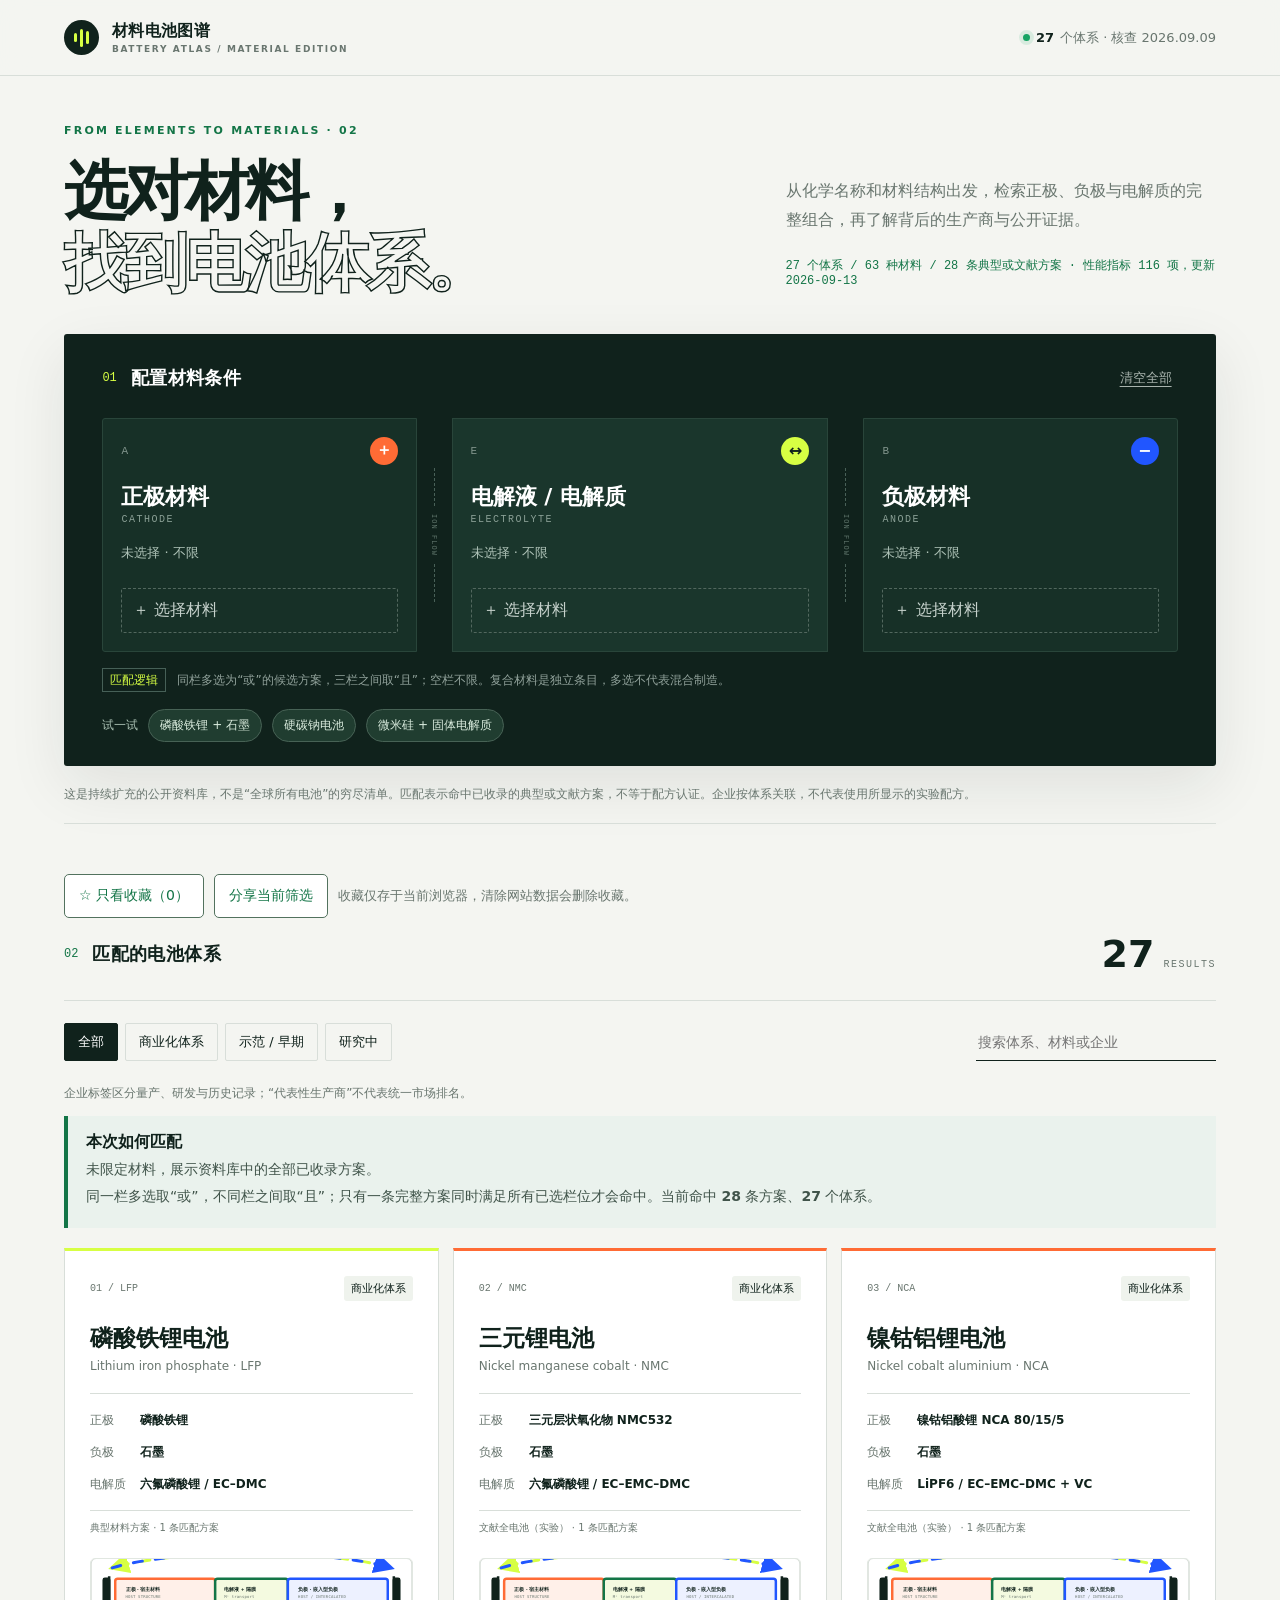
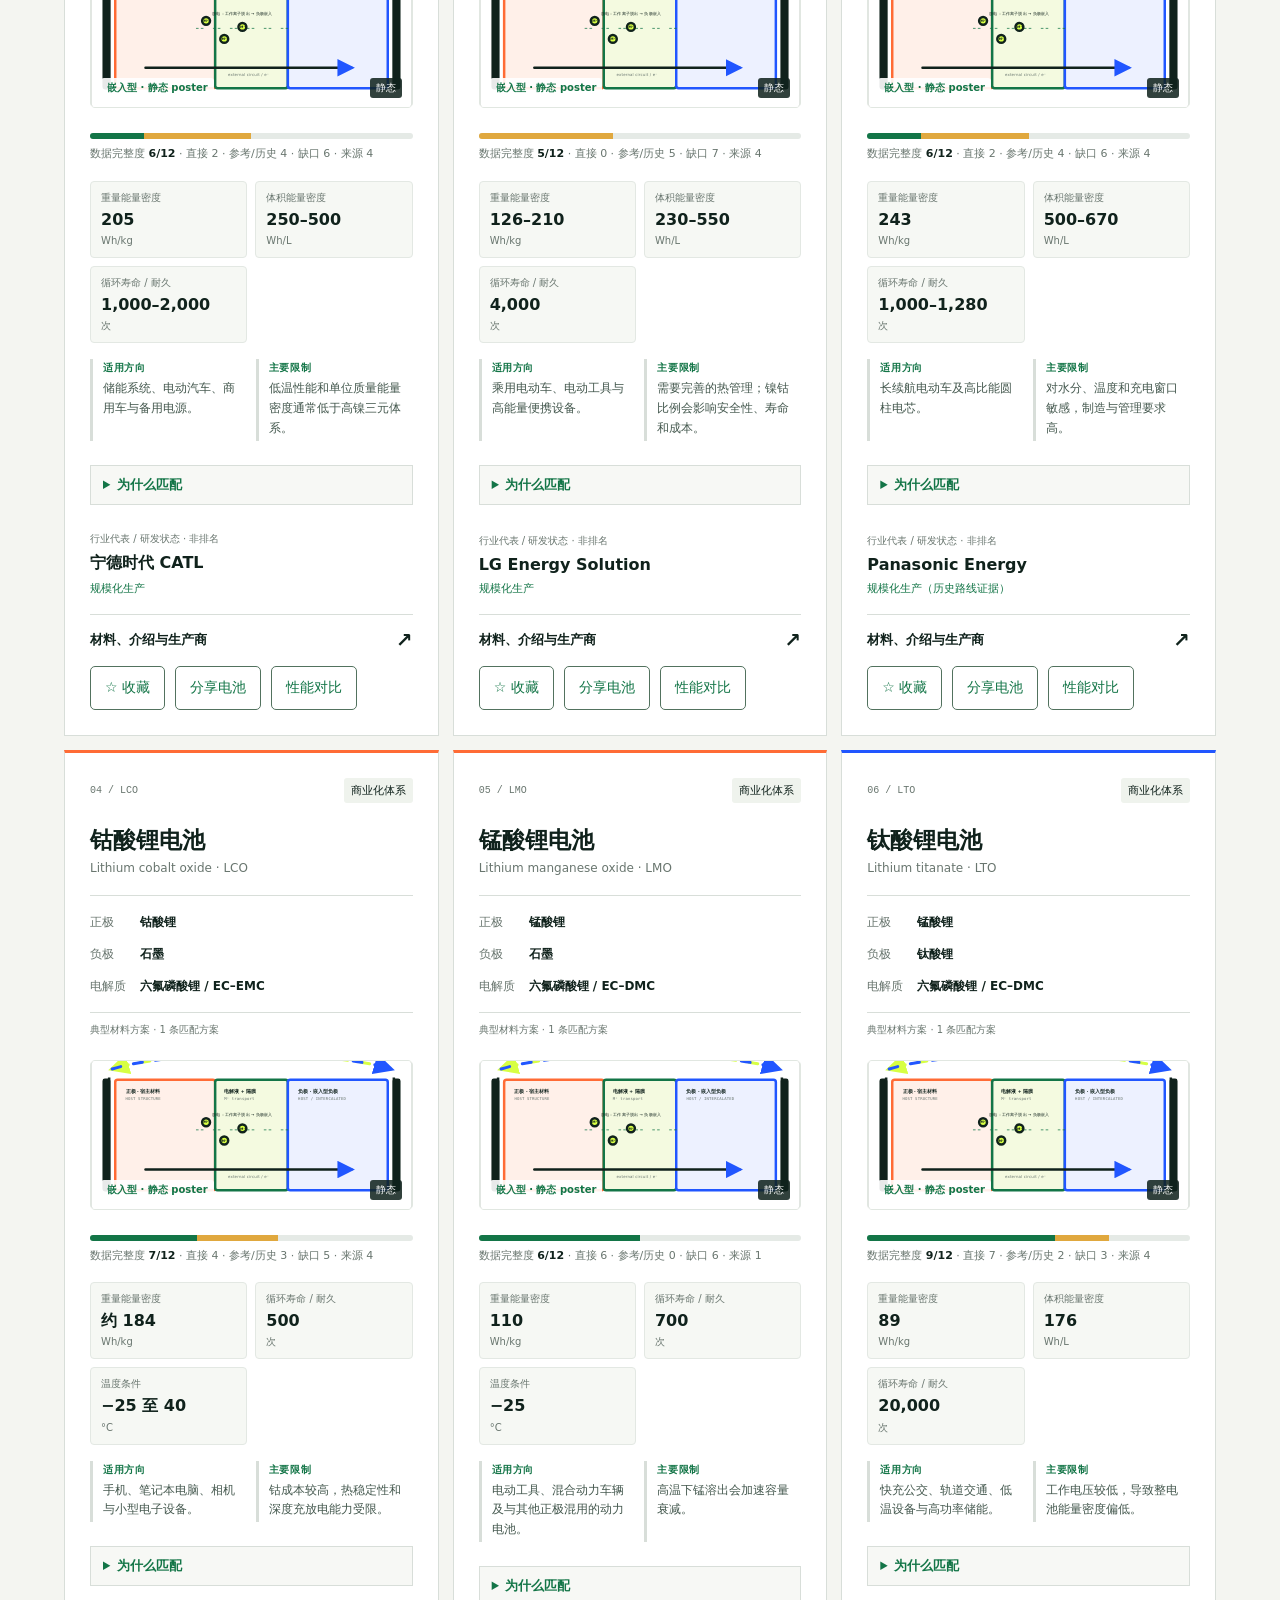
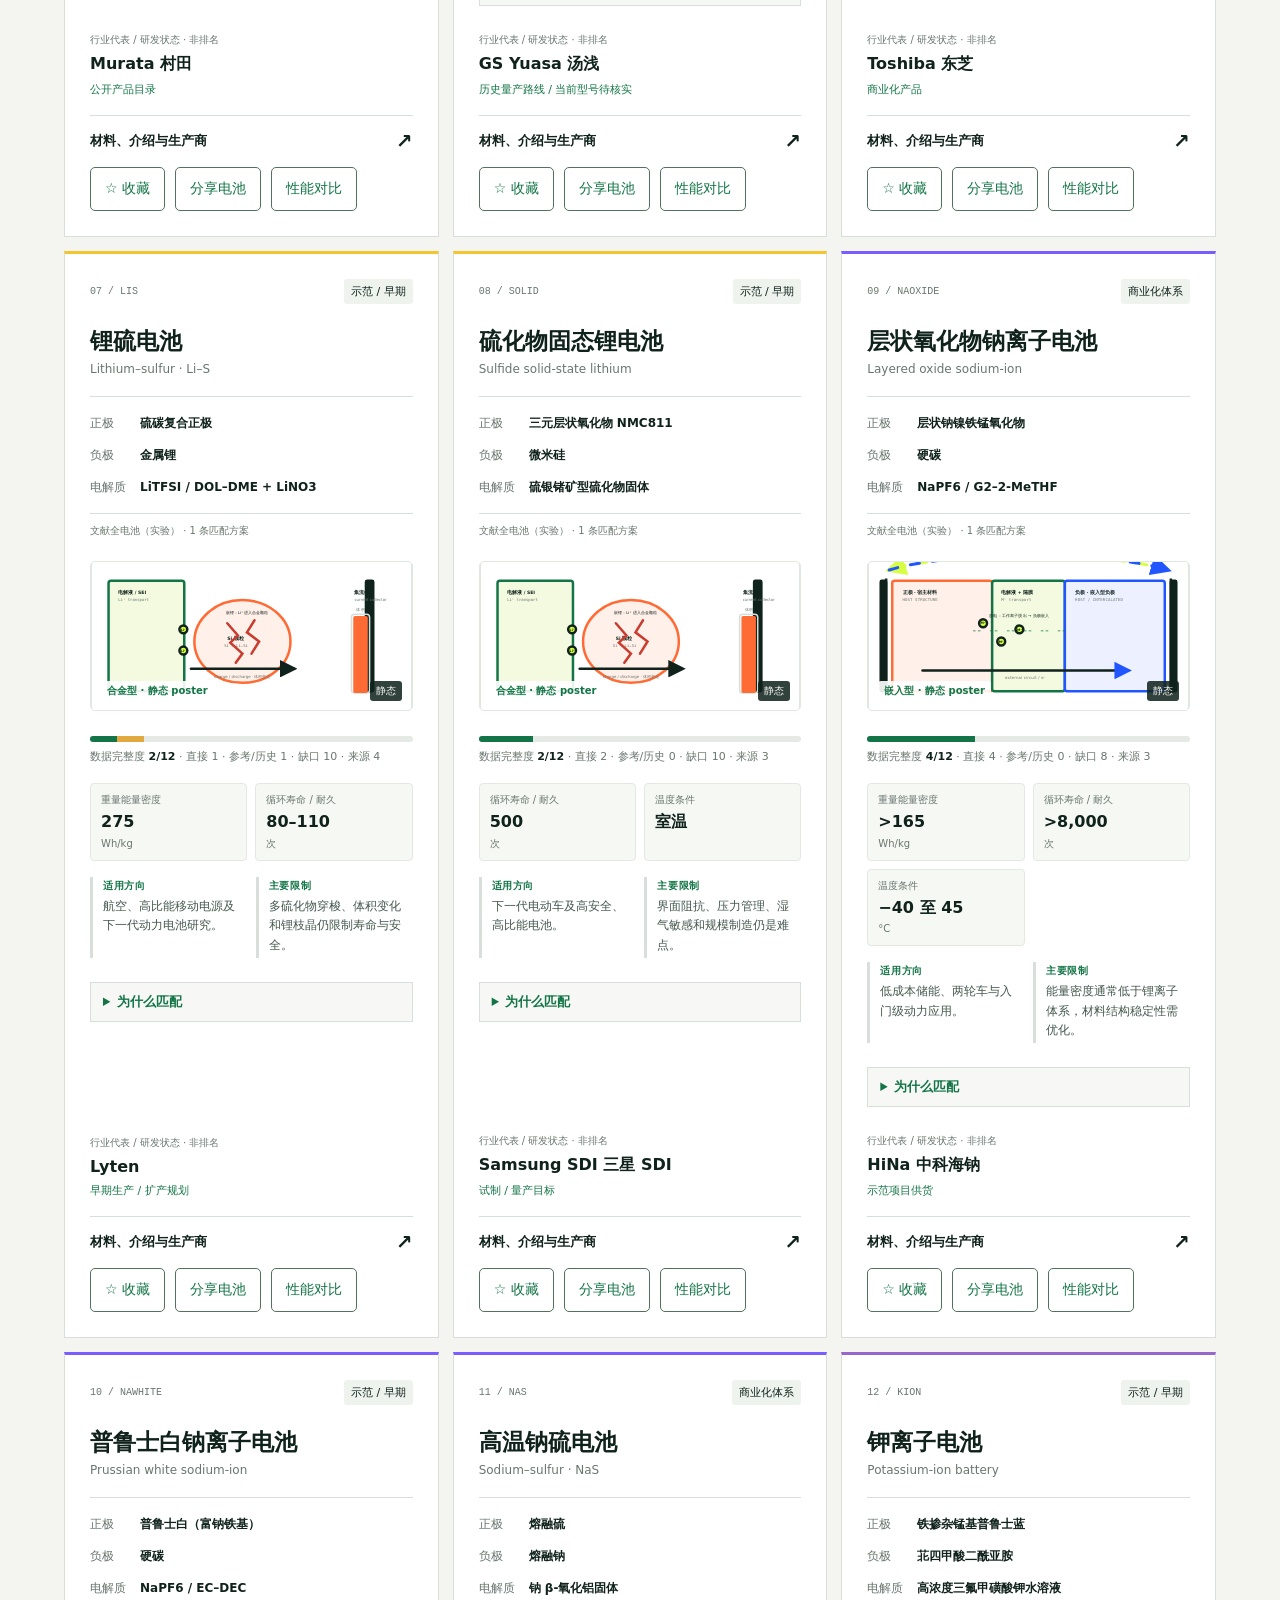
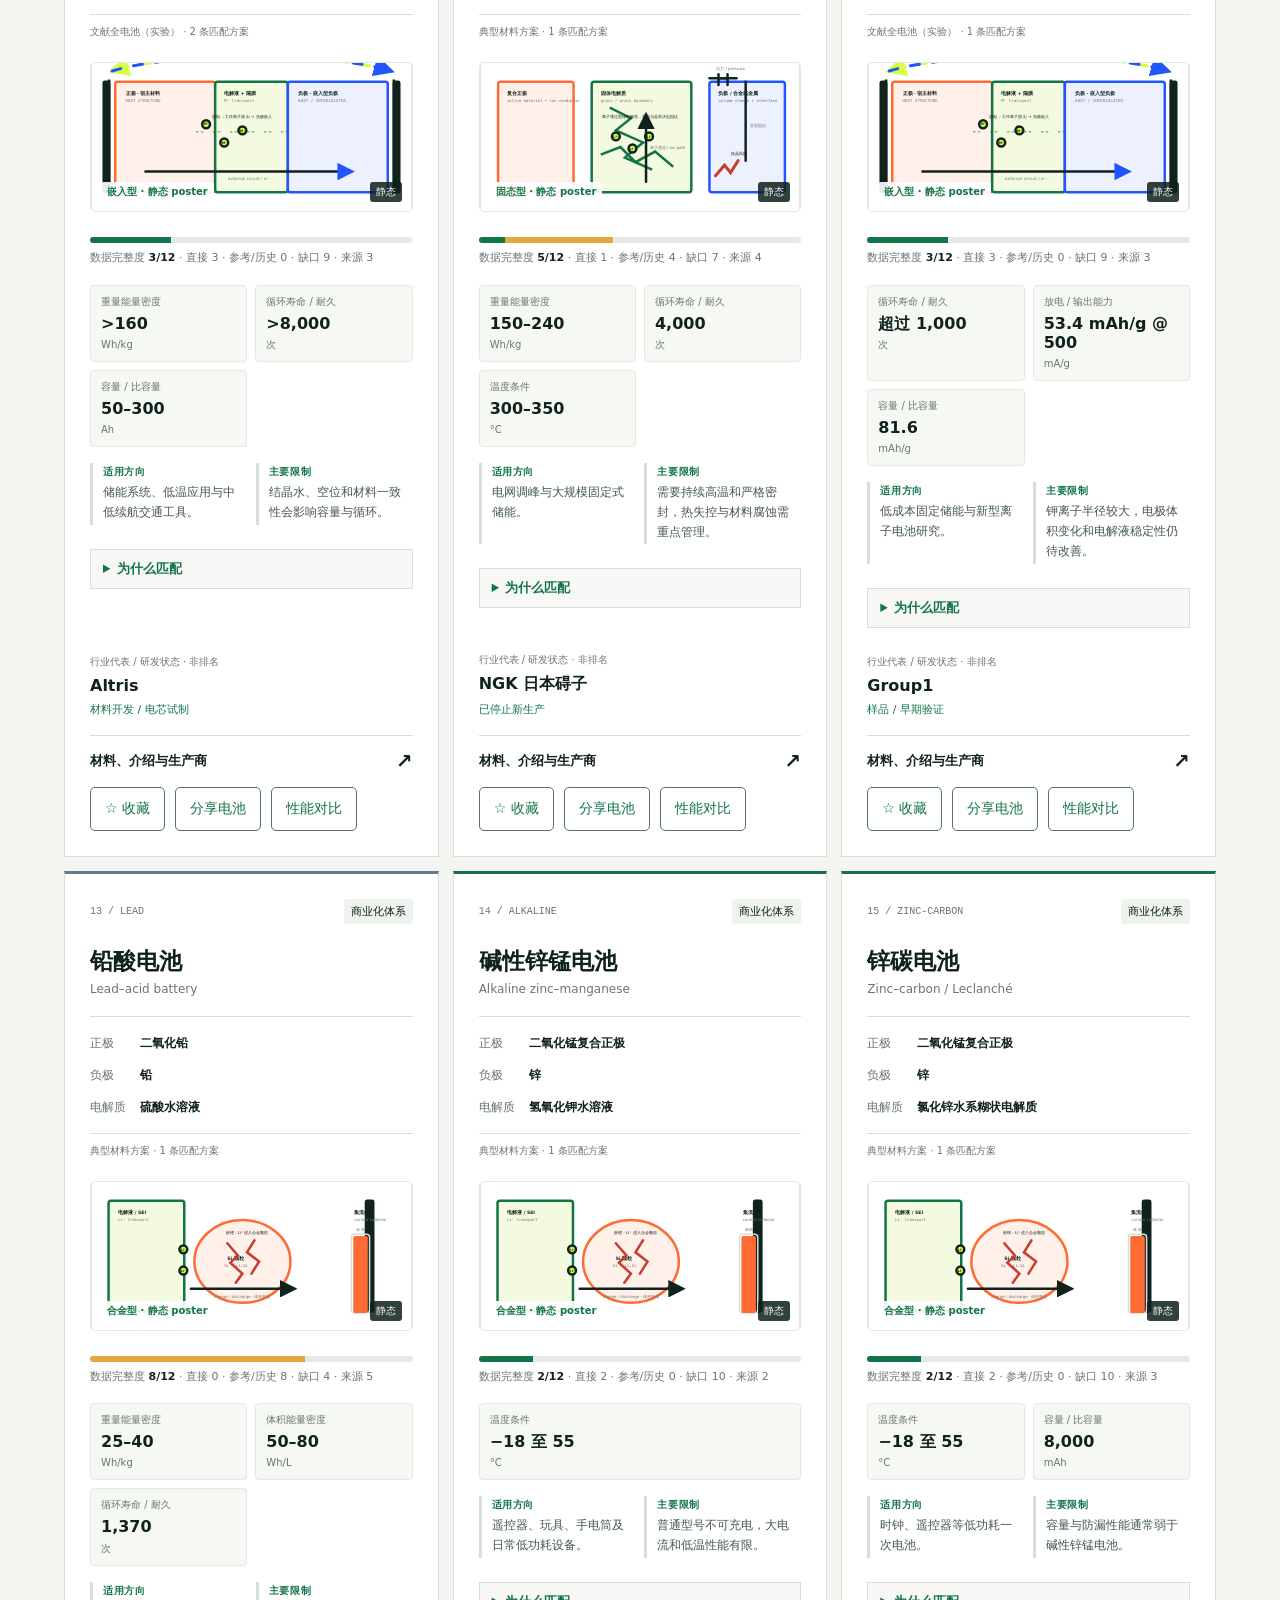
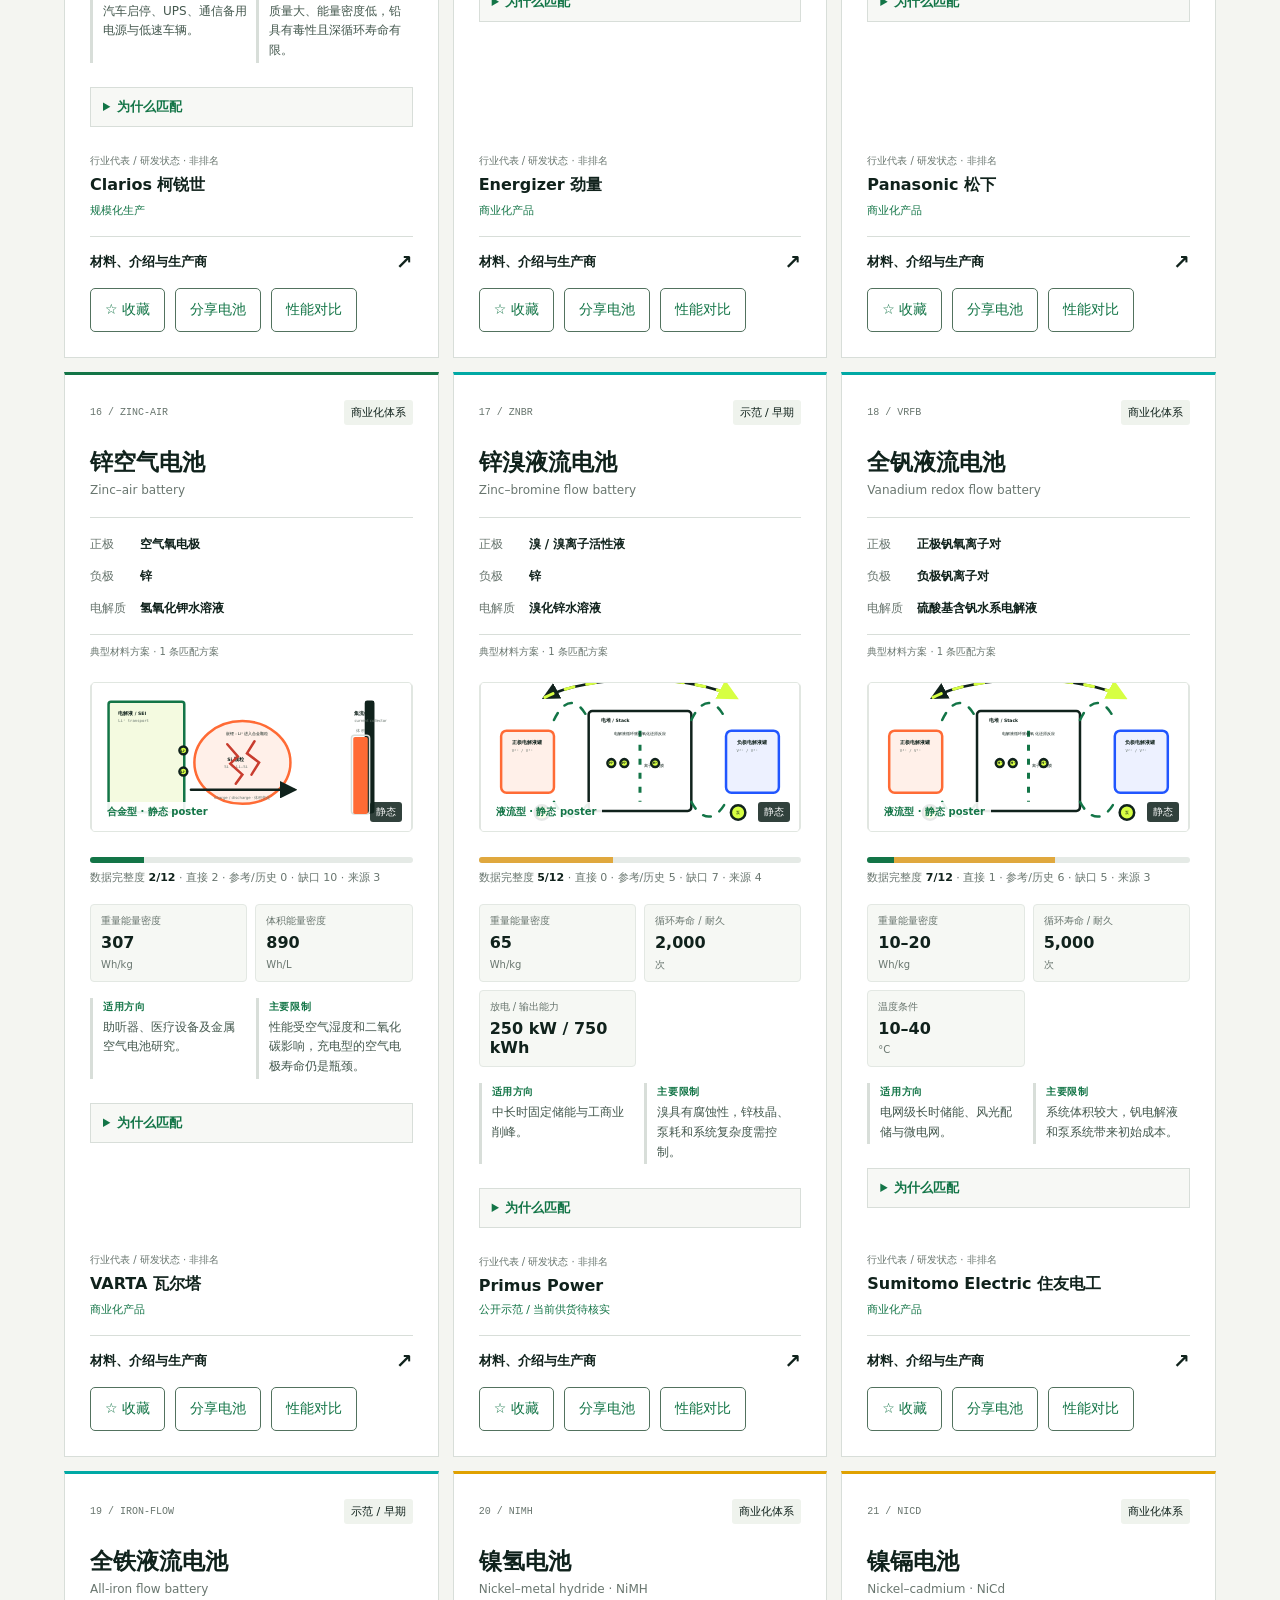
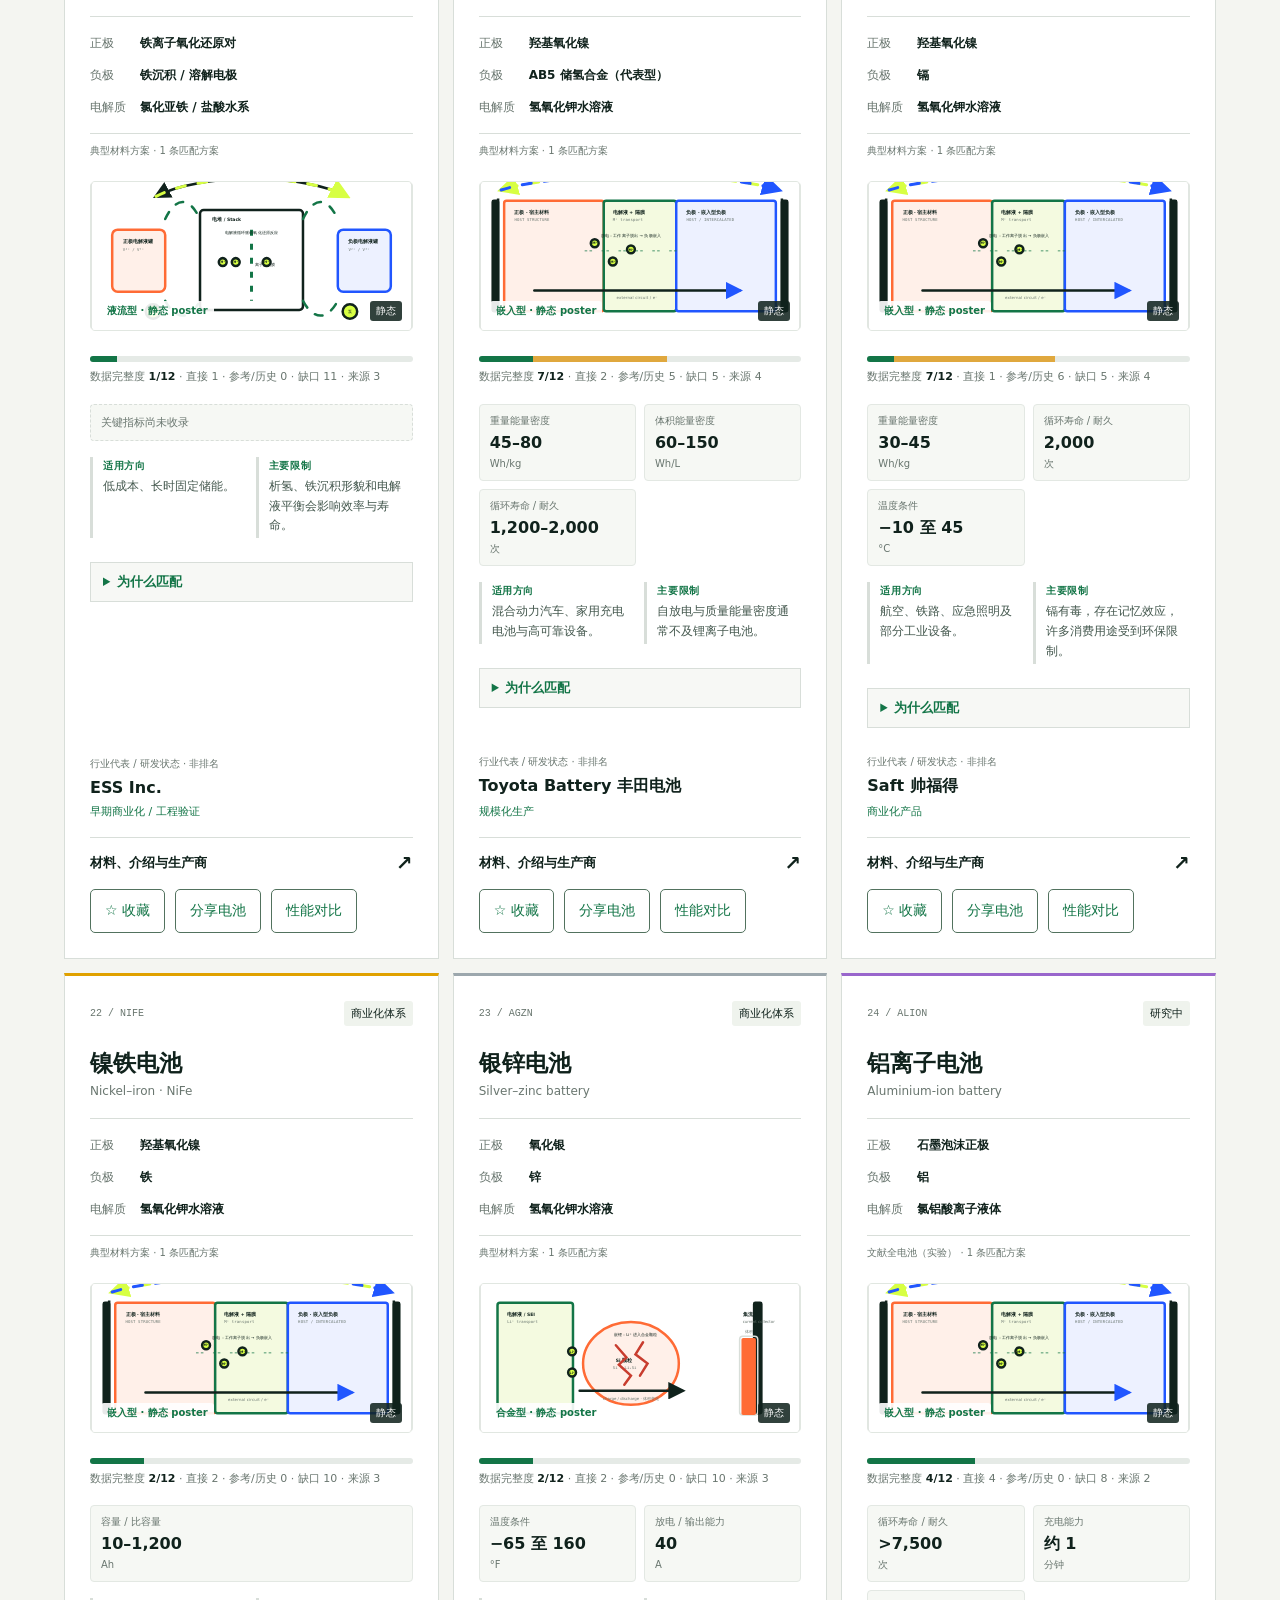
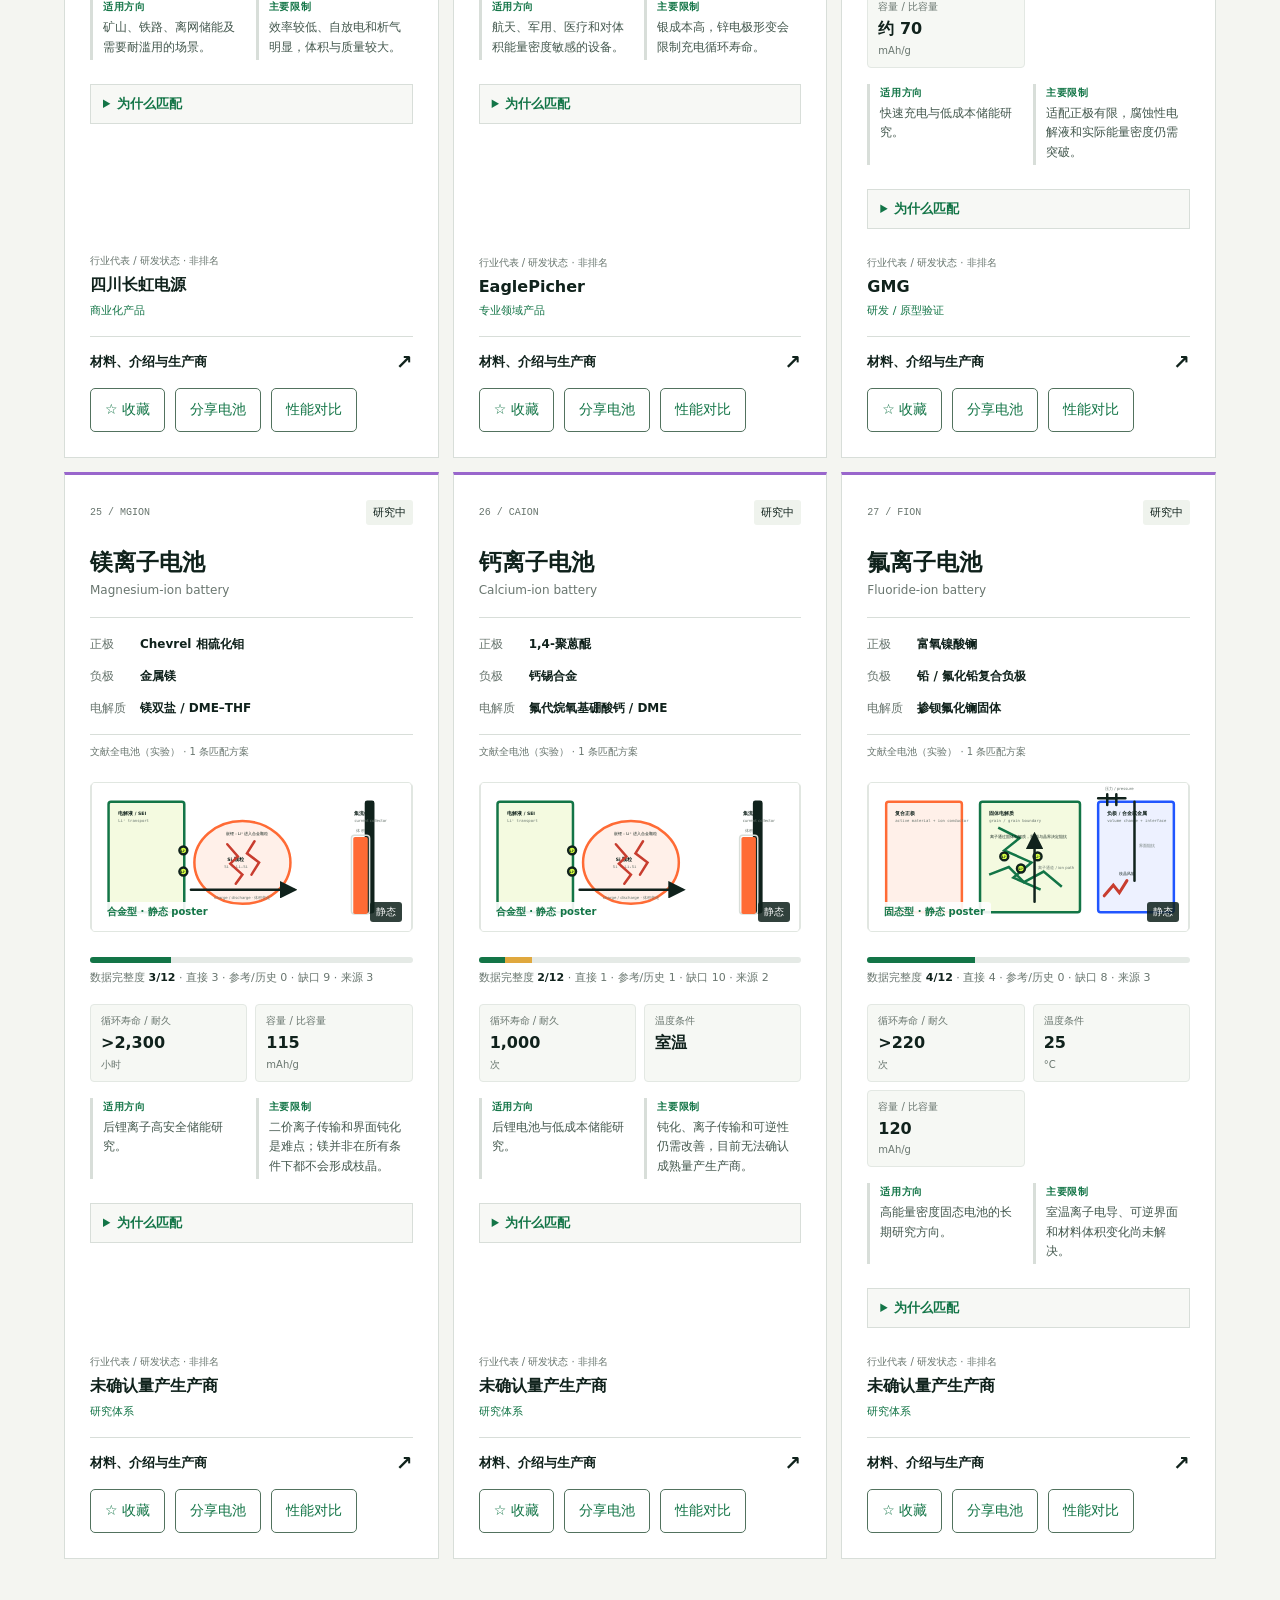
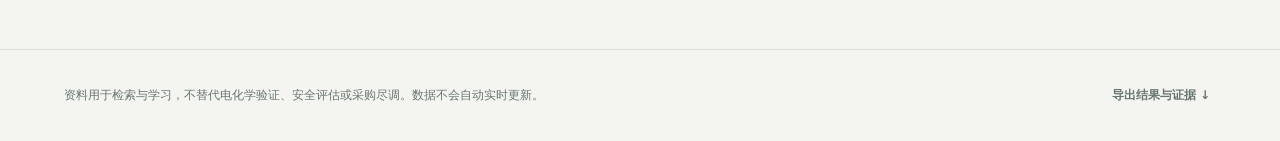
==== commit 4e7f86ce: "Use static mechanism posters on cards" ====
--- a/index.html
+++ b/index.html
@@ -78,6 +78,13 @@
 @media(max-width:360px){.compare-pair{grid-template-columns:1fr}}
 </style><meta name="theme-color" content="#10221c"><style>@media(max-width:700px){body{min-width:0}.topbar{padding-inline:16px}.intro{padding:24px 0;gap:12px}.intro h1{font-size:32px}.lede{font-size:16px}.coverage{font-size:12px}.intro .eyebrow{font-size:12px}.slot{min-height:160px}.slot h3{font-size:20px}.slot-copy{margin:8px 0}.add-element,.primary,.close-button,.tab,.examples button,.text-button,.chip button{min-height:44px}.chip button,.close-button{min-width:44px}.chip{font-size:14px}.unrestricted,.logic-note,.scope-note,.result-notice,.profile-count,.catalog-id,.stage-tag,.maker-preview small,.maker-preview>span,.english-name{font-size:13px}.combination-row,.card-action,.material-option small{font-size:14px}.material-title{font-size:16px}.material-option code{font-size:14px}.picker-controls input,.picker-controls select,.search-results input{font-size:16px}.atlas-dialog{max-height:90vh;max-height:90dvh;width:calc(100% - 20px);padding:18px}.material-list{max-height:46vh;max-height:46dvh}.dialog-heading{position:sticky;top:-18px;background:var(--paper);z-index:2;padding-block:8px}.detail-dialog .dialog-heading{background:white}.detail-copy-grid p,.material-detail p{font-size:16px}.detail-section h3,.material-detail>span,.material-detail code,.sources,.detail-warning,.company-detail>small{font-size:14px}.sources small{font-size:12px}.company-detail p{font-size:16px}.dialog-foot{font-size:14px}.battery-result .card-action{font-size:14px;min-height:48px}footer{padding:20px;font-size:14px}.material-option{min-height:72px}.detail-dialog{overflow-wrap:anywhere}}</style>
 <style>
+.card-mechanism{position:relative;margin:13px 0 12px;background:#eef3ed;border:1px solid #e1e7e1;border-radius:5px;overflow:hidden}
+.card-mechanism img{display:block;width:100%;height:148px;object-fit:cover;object-position:center;background:var(--paper)}
+.card-mechanism figcaption{position:absolute;right:10px;bottom:9px;left:10px;display:flex;align-items:center;justify-content:space-between;gap:8px;font-size:10px;color:var(--muted)}
+.card-mechanism figcaption span{background:rgba(255,255,255,.9);padding:3px 6px;border-radius:3px}
+.card-mechanism figcaption span:first-child{color:var(--green);font-weight:800}
+.card-mechanism figcaption span:last-child{background:rgba(16,34,28,.86);color:white}
+@media(max-width:620px){.card-mechanism img{height:128px}}
 .card-coverage{margin:13px 0 4px}
 .coverage-bar{display:flex;height:6px;border-radius:999px;background:#e5eae6;overflow:hidden}
 .coverage-bar span{display:block;height:100%}
@@ -394,23 +401,31 @@
   return '<div class="card-facts"><div class="fact"><span>适用方向</span><p>'+esc(truncateText(f.details[1], 78))+'</p></div><div class="fact"><span>主要限制</span><p>'+esc(truncateText(f.details[3], 78))+'</p></div></div>';
 }
 
+const mechanismCatalog={
+  intercalation:{animatedSrc:'assets/mechanisms/intercalation-template.svg',posterSrc:'assets/mechanisms/intercalation-poster.svg',title:'机制模板 / 嵌入型',posterTitle:'嵌入型 · 静态 poster',alt:'嵌入型电池机制示意：工作离子在正极和负极宿主结构之间嵌入与脱出，电子经外电路流动',caption:'统一模板示意：工作离子在正负极宿主结构之间嵌入/脱出。适用于摇椅式离子存储与质子嵌入类过程；不代表具体粒径、配方或尺寸。'},
+  alloy:{animatedSrc:'assets/mechanisms/alloy-template.svg',posterSrc:'assets/mechanisms/alloy-poster.svg',title:'机制模板 / 合金型',posterTitle:'合金型 · 静态 poster',alt:'合金或转化型电极机制示意：工作离子进入电极颗粒后引发体积膨胀，脱出时收缩并可能形成裂纹',caption:'统一模板示意：合金化、溶解—沉积和部分转化反应共享体积变化与形貌失效的视觉表达。裂纹、粉化和界面损失会加速容量衰减；不代表具体颗粒尺寸或循环条件。'},
+  flow:{animatedSrc:'assets/mechanisms/flow-template.svg',posterSrc:'assets/mechanisms/flow-poster.svg',title:'机制模板 / 液流型',posterTitle:'液流型 · 静态 poster',alt:'液流电池机制示意：正负极电解液通过泵在储罐和电堆之间循环，离子穿过离子交换膜，电子经外电路流动',caption:'统一模板示意：正负极电解液分别储存在外部储罐中，由泵循环进入电堆；离子穿过隔膜，电子经外电路流动。不代表具体流量、密封或系统尺度。'},
+  solid:{animatedSrc:'assets/mechanisms/solid-state-template.svg',posterSrc:'assets/mechanisms/solid-state-poster.svg',title:'机制模板 / 固态型',posterTitle:'固态型 · 静态 poster',alt:'固态电池机制示意：离子通过固体电解质和晶界传输，界面阻抗、压力和枝晶风险影响循环',caption:'统一模板示意：固体电解质中的离子路径、晶界和电极界面决定阻抗与循环稳定性；压力、接触损失和枝晶风险必须单独评估。不代表具体材料体系或制造尺度。'}
+};
+function mechanismKeys(family){
+  const values=Array.isArray(family.mechanismType)?family.mechanismType:[family.mechanismType].filter(Boolean);
+  return values.filter((key,index)=>mechanismCatalog[key]&&values.indexOf(key)===index);
+}
+function cardMechanismPoster(family){
+  const key=mechanismKeys(family)[0];
+  if(!key)return '';
+  const item=mechanismCatalog[key];
+  return '<figure class="card-mechanism"><img src="'+item.posterSrc+'" alt="'+esc(family.name+'：'+item.posterTitle)+'" loading="lazy" decoding="async"><figcaption><span>'+esc(item.posterTitle)+'</span><span>静态</span></figcaption></figure>';
+}
 function mechanismFigure(family) {
-  const templates={
-    intercalation:{src:'assets/mechanisms/intercalation-template.svg',title:'机制模板 / 嵌入型',alt:'嵌入型电池机制示意：工作离子在正极和负极宿主结构之间嵌入与脱出，电子经外电路流动',caption:'统一模板示意：工作离子在正负极宿主结构之间嵌入/脱出。适用于摇椅式离子存储与质子嵌入类过程；不代表具体粒径、配方或尺寸。'},
-    alloy:{src:'assets/mechanisms/alloy-template.svg',title:'机制模板 / 合金型',alt:'合金或转化型电极机制示意：工作离子进入电极颗粒后引发体积膨胀，脱出时收缩并可能形成裂纹',caption:'统一模板示意：合金化、溶解—沉积和部分转化反应共享体积变化与形貌失效的视觉表达。裂纹、粉化和界面损失会加速容量衰减；不代表具体颗粒尺寸或循环条件。'},
-    flow:{src:'assets/mechanisms/flow-template.svg',title:'机制模板 / 液流型',alt:'液流电池机制示意：正负极电解液通过泵在储罐和电堆之间循环，离子穿过离子交换膜，电子经外电路流动',caption:'统一模板示意：正负极电解液分别储存在外部储罐中，由泵循环进入电堆；离子穿过隔膜，电子经外电路流动。不代表具体流量、密封或系统尺度。'},
-    solid:{src:'assets/mechanisms/solid-state-template.svg',title:'机制模板 / 固态型',alt:'固态电池机制示意：离子通过固体电解质和晶界传输，界面阻抗、压力和枝晶风险影响循环',caption:'统一模板示意：固体电解质中的离子路径、晶界和电极界面决定阻抗与循环稳定性；压力、接触损失和枝晶风险必须单独评估。不代表具体材料体系或制造尺度。'}
-  };
-  const values=Array.isArray(family.mechanismType)?family.mechanismType:[family.mechanismType].filter(Boolean);
-  const keys=values.filter((key,index)=>templates[key]&&values.indexOf(key)===index);
+  const keys=mechanismKeys(family);
   if(!keys.length)return '';
   const note=family.mechanismNote?'<p class="mechanism-map-note">'+esc(family.mechanismNote)+'</p>':'';
   return keys.map((key,index)=>{
-    const item=templates[key],titleId='mechanismTitle-'+family.id+'-'+key;
-    return '<section class="detail-section mechanism-section" aria-labelledby="'+titleId+'"><div class="performance-heading"><h3 id="'+titleId+'">'+esc(item.title)+'</h3><span>5 秒循环 · 二维剖面</span></div>'+(index===0?note:'')+'<figure class="mechanism-figure" data-mechanism-title="'+esc(item.title)+'"><div class="mechanism-canvas-shell"><div class="mechanism-canvas"><img src="'+item.src+'" alt="'+esc(item.alt)+'" loading="lazy" decoding="async"></div><button type="button" class="mechanism-zoom" data-mechanism-zoom="1" aria-label="放大查看'+esc(item.title)+'">↗ 放大查看</button></div><figcaption>'+esc(item.caption)+'</figcaption></figure></section>';
+    const item=mechanismCatalog[key],titleId='mechanismTitle-'+family.id+'-'+key;
+    return '<section class="detail-section mechanism-section" aria-labelledby="'+titleId+'"><div class="performance-heading"><h3 id="'+titleId+'">'+esc(item.title)+'</h3><span>动画按需加载 · 5 秒循环</span></div>'+(index===0?note:'')+'<figure class="mechanism-figure" data-mechanism-title="'+esc(item.title)+'"><div class="mechanism-canvas-shell"><div class="mechanism-canvas"><img src="'+item.animatedSrc+'" alt="'+esc(item.alt)+'" loading="lazy" decoding="async"></div><button type="button" class="mechanism-zoom" data-mechanism-zoom="1" aria-label="放大查看'+esc(item.title)+'">↗ 放大查看</button></div><figcaption>'+esc(item.caption)+'</figcaption></figure></section>';
   }).join('');
 }
-
 function openMechanismZoom(button) {
   const figure=button.closest('.mechanism-figure');
   if(!figure)return;
@@ -473,7 +488,7 @@
  $('resultGrid').innerHTML=currentResults.map((f,i)=>{
   const maker=makers[f.id], p=f.matchedProfiles[0];
   const perf=performanceData(f.id);
-  return '<article class="battery-result" style="--card-accent:'+esc(f.accent)+'"><div class="result-top"><span class="catalog-id">'+String(i+1).padStart(2,'0')+' / '+esc(f.id.toUpperCase())+'</span><span class="stage-tag">'+stages[f.status]+'</span></div><h3>'+esc(f.name)+'</h3><p class="english-name">'+esc(f.en)+'</p><div class="combination">'+rows(p)+'</div><p class="profile-count">'+esc(p.kind)+' · '+f.matchedProfiles.length+' 条匹配方案</p>'+coverageBadge(f.id, perf)+metricChips(perf)+cardFacts(f)+'<details class="card-reason"><summary>为什么匹配</summary><p>'+esc(reasonForProfile(p))+'</p>'+(f.matchedProfiles.length>1?'<small>卡片展示第一条；详情中可查看全部 '+f.matchedProfiles.length+' 条命中方案。</small>':'')+'</details><div class="maker-preview"><small>行业代表 / 研发状态 · 非排名</small><strong>'+esc(maker.name)+'</strong><span>'+esc(maker.stage)+'</span></div><button class="card-action" data-detail="'+f.id+'" aria-label="查看'+esc(f.name)+'的材料、介绍与生产商">材料、介绍与生产商 <span>↗</span></button><div class="saved-actions">'+favoriteButton(f.id)+'</div></article>';
+  return '<article class="battery-result" style="--card-accent:'+esc(f.accent)+'"><div class="result-top"><span class="catalog-id">'+String(i+1).padStart(2,'0')+' / '+esc(f.id.toUpperCase())+'</span><span class="stage-tag">'+stages[f.status]+'</span></div><h3>'+esc(f.name)+'</h3><p class="english-name">'+esc(f.en)+'</p><div class="combination">'+rows(p)+'</div><p class="profile-count">'+esc(p.kind)+' · '+f.matchedProfiles.length+' 条匹配方案</p>'+cardMechanismPoster(f)+coverageBadge(f.id, perf)+metricChips(perf)+cardFacts(f)+'<details class="card-reason"><summary>为什么匹配</summary><p>'+esc(reasonForProfile(p))+'</p>'+(f.matchedProfiles.length>1?'<small>卡片展示第一条；详情中可查看全部 '+f.matchedProfiles.length+' 条命中方案。</small>':'')+'</details><div class="maker-preview"><small>行业代表 / 研发状态 · 非排名</small><strong>'+esc(maker.name)+'</strong><span>'+esc(maker.stage)+'</span></div><button class="card-action" data-detail="'+f.id+'" aria-label="查看'+esc(f.name)+'的材料、介绍与生产商">材料、介绍与生产商 <span>↗</span></button><div class="saved-actions">'+favoriteButton(f.id)+'</div></article>';
   }).join('');
  document.querySelectorAll('[data-status]').forEach(b=>{b.classList.toggle('active',b.dataset.status===status);b.setAttribute('aria-pressed',String(b.dataset.status===status));});
 }
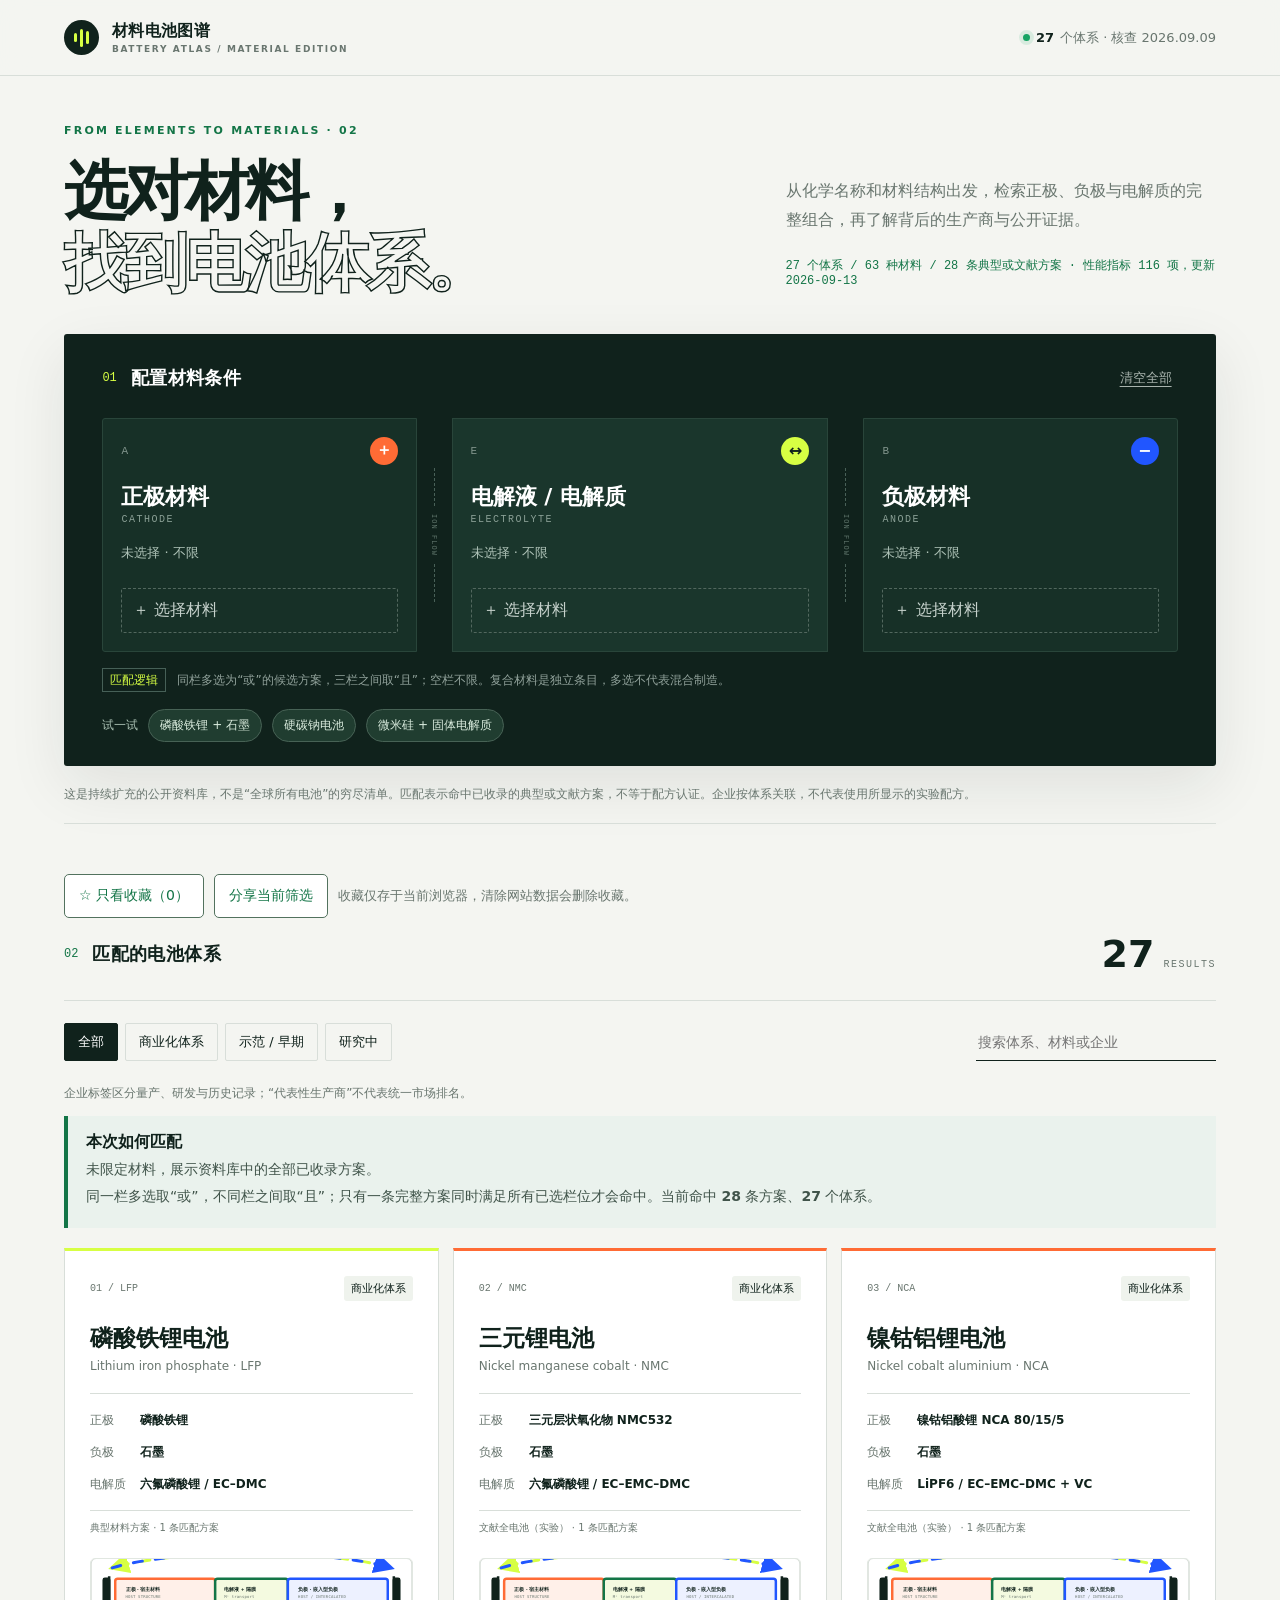
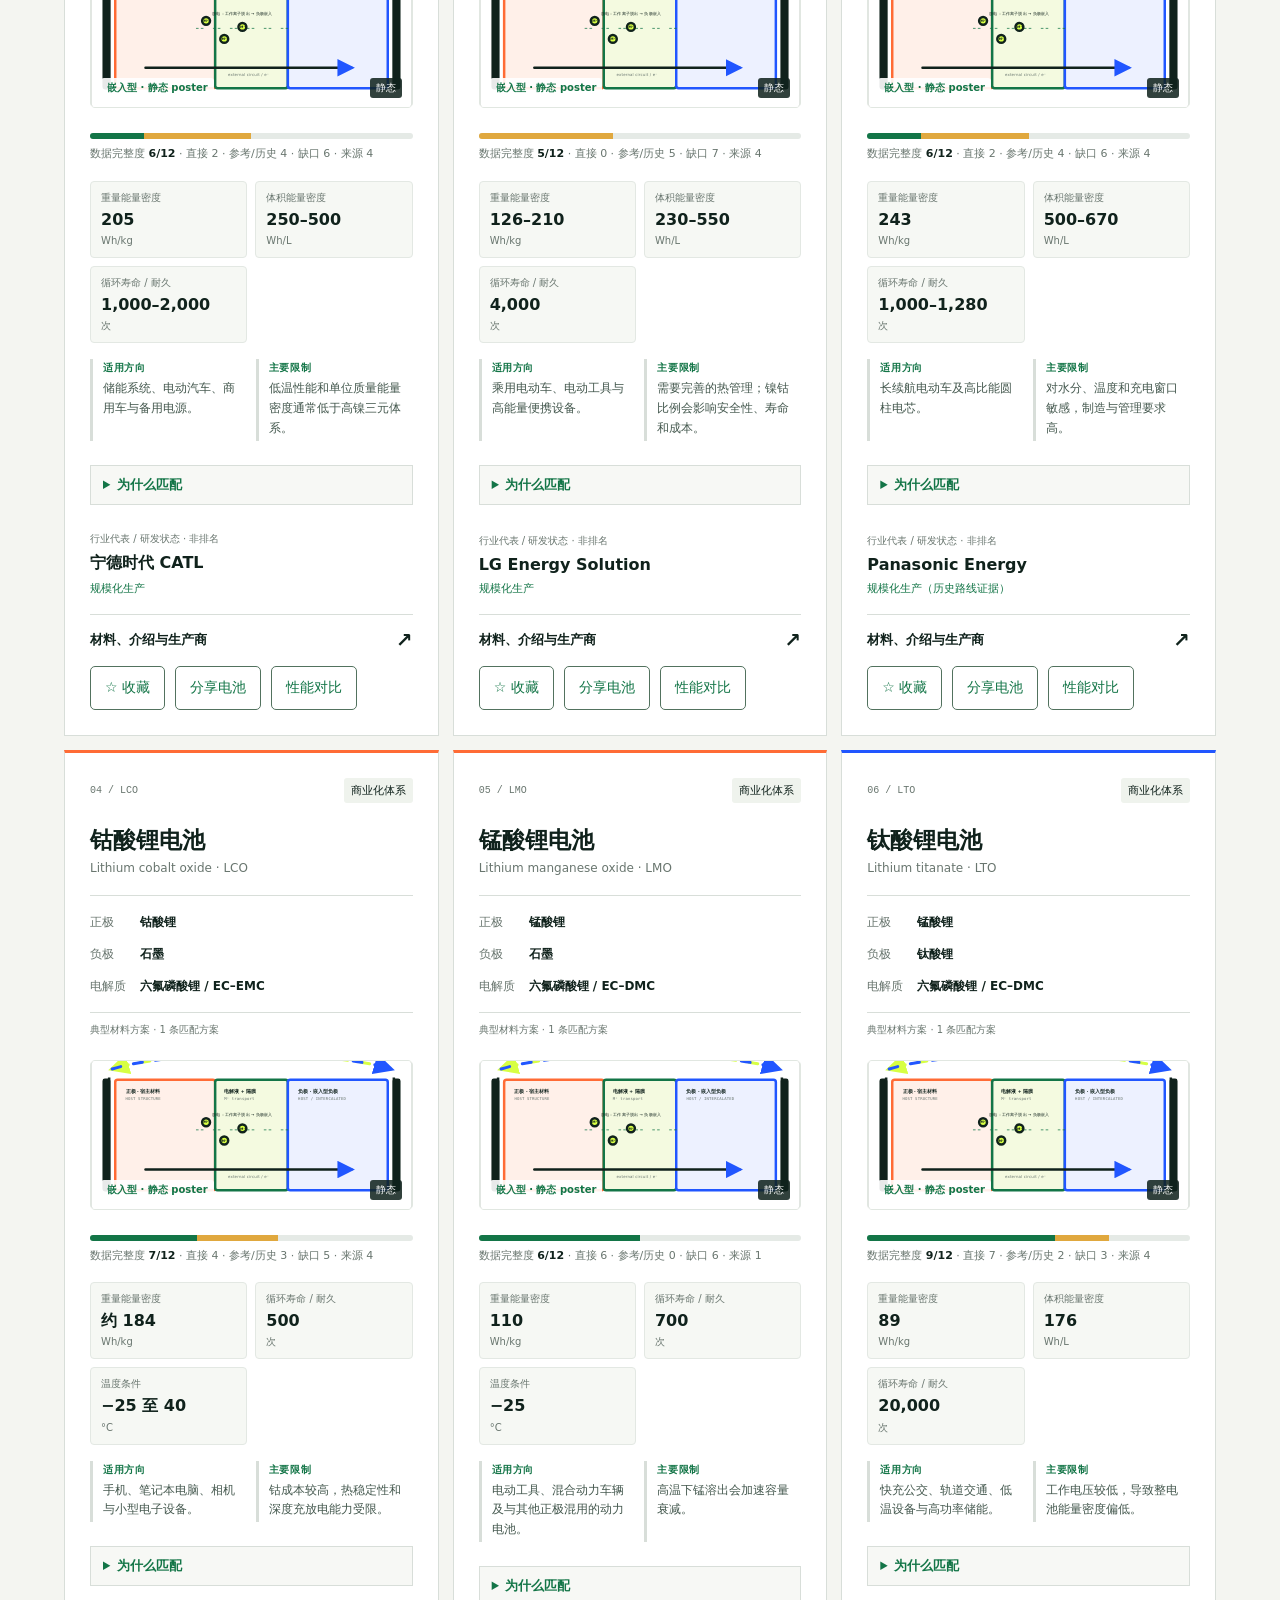
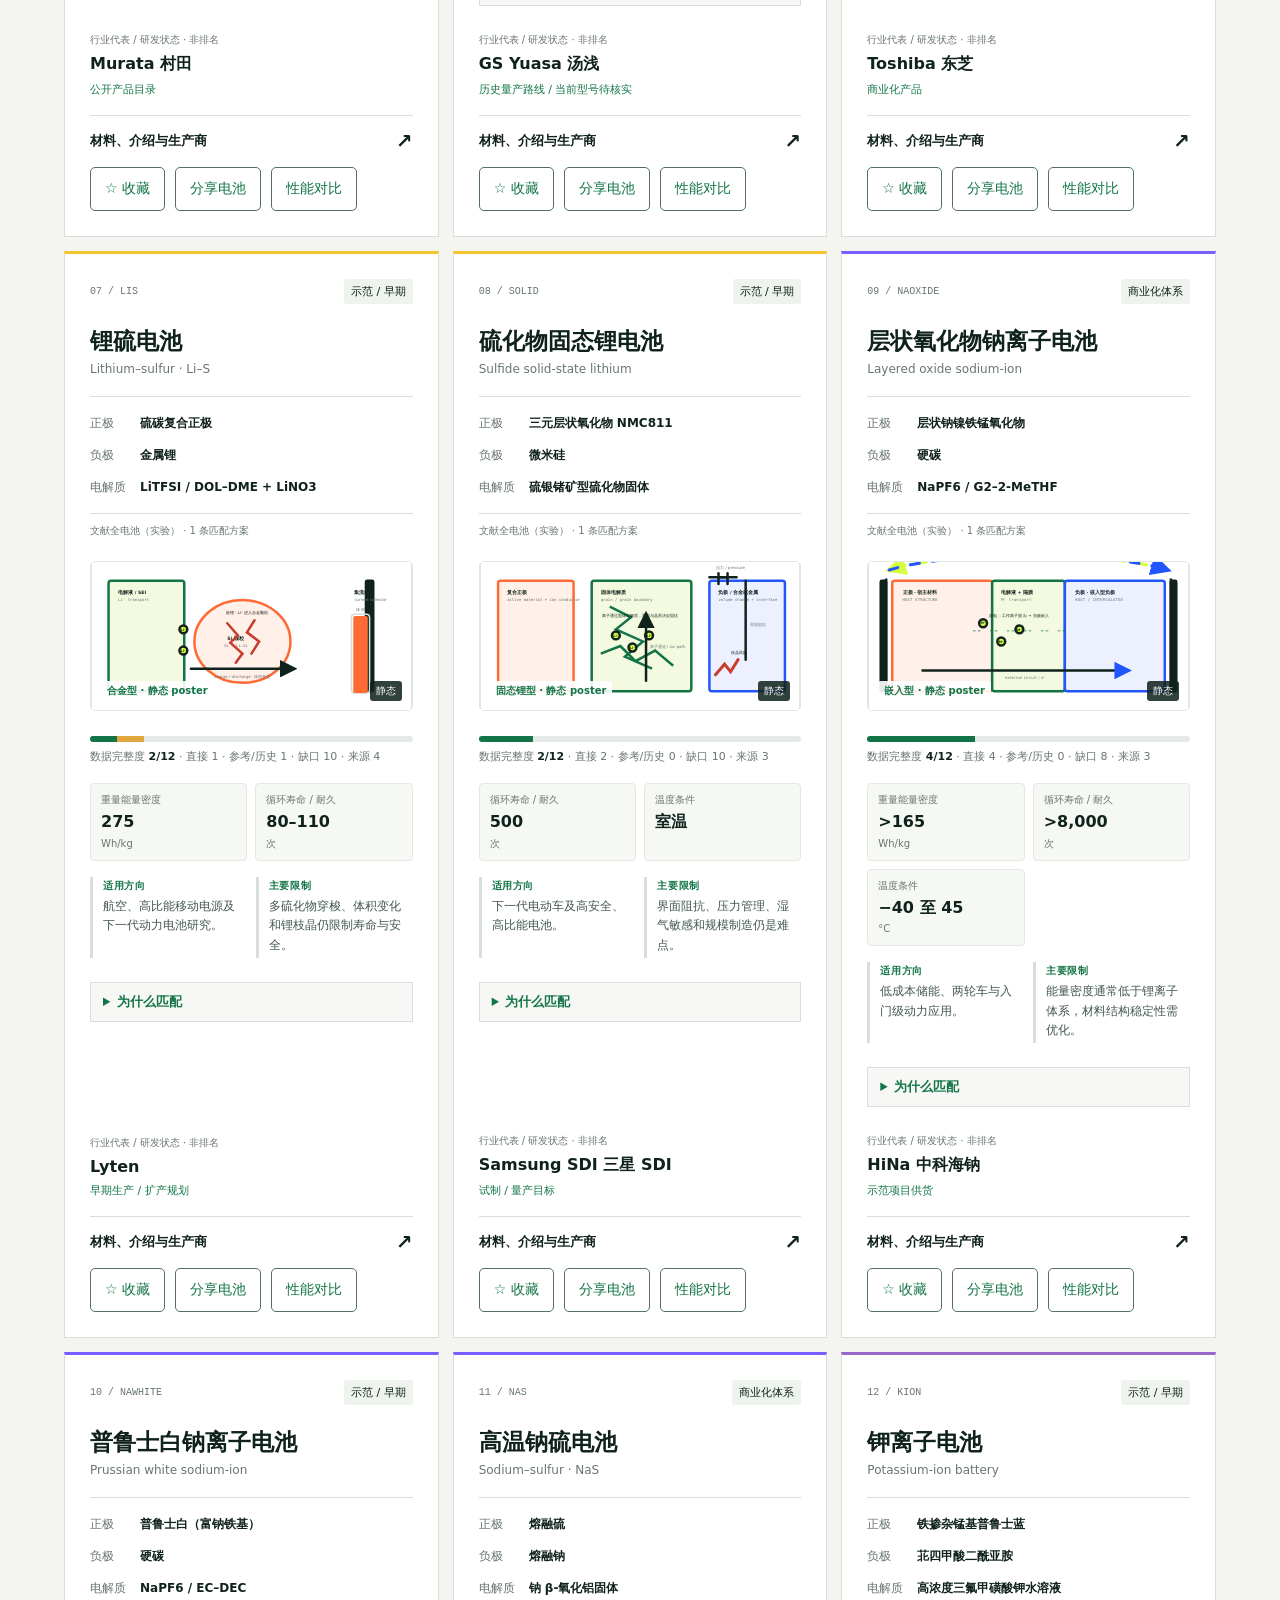
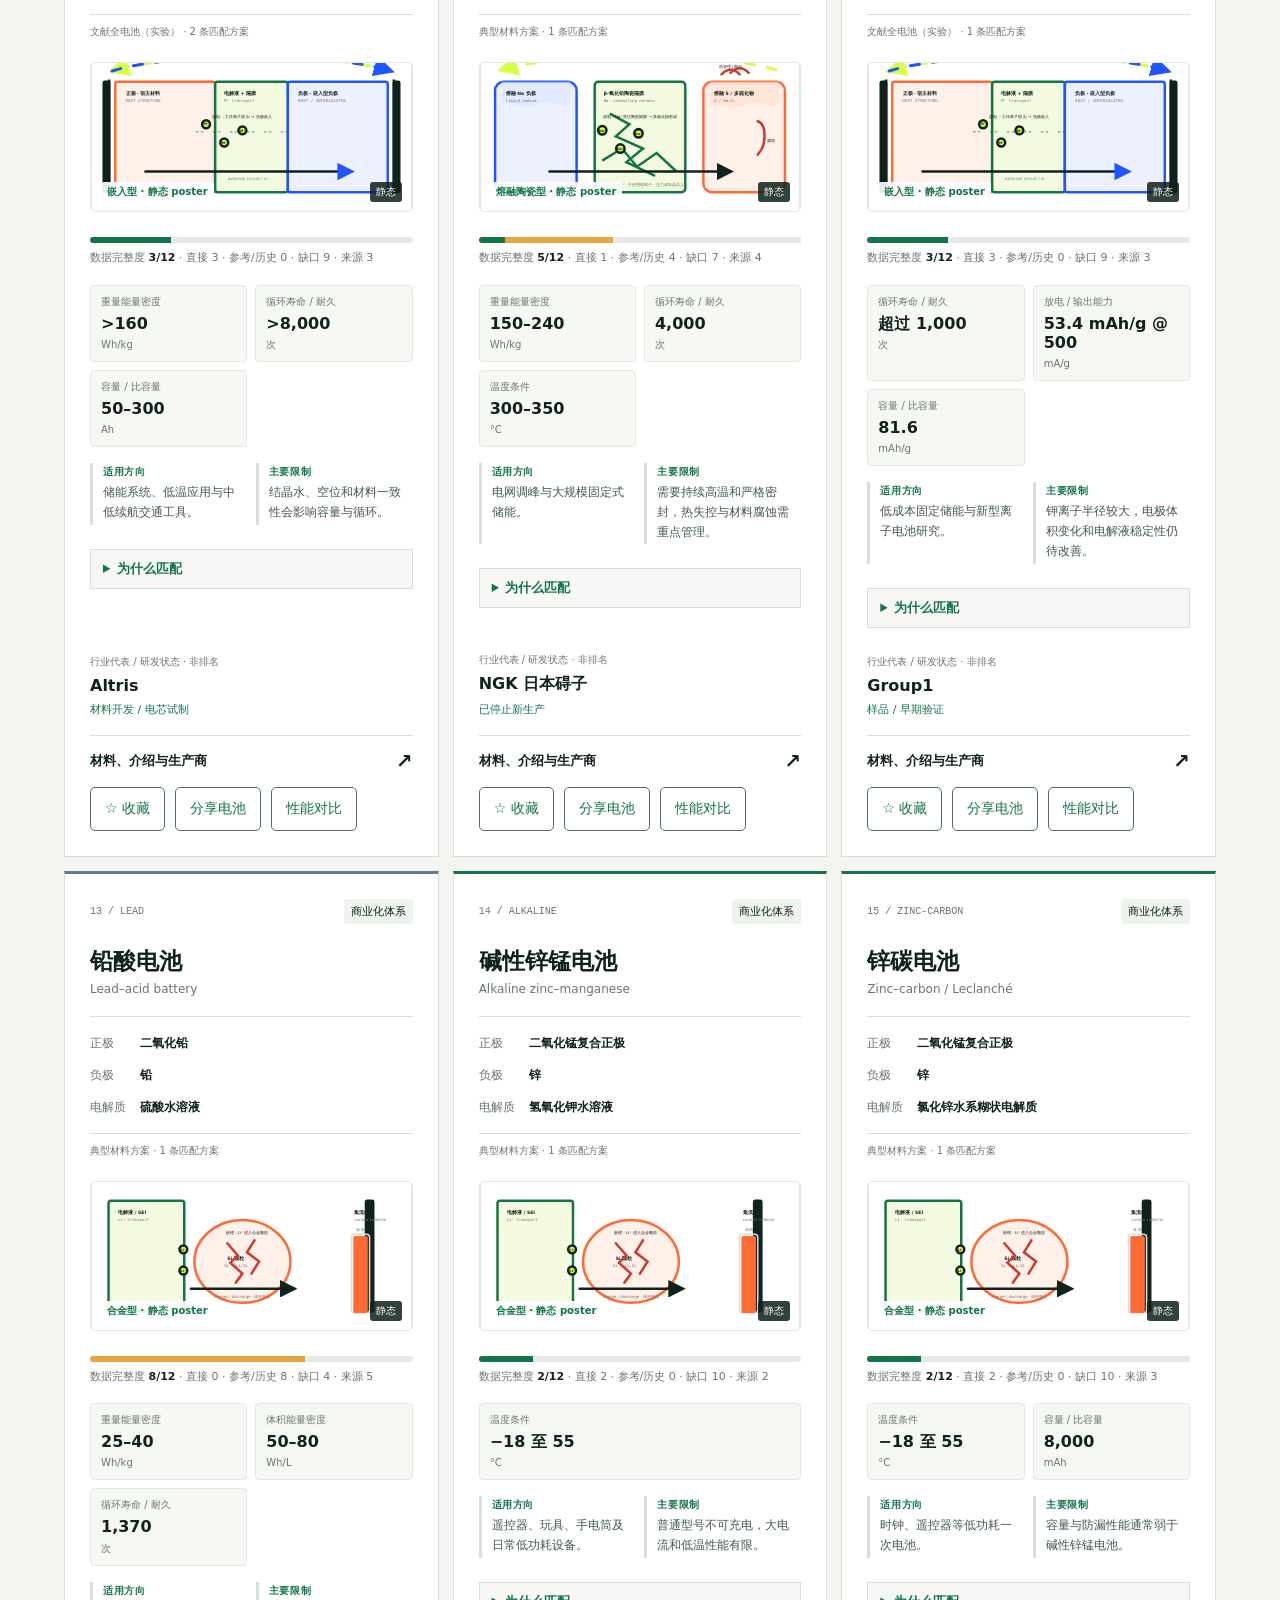
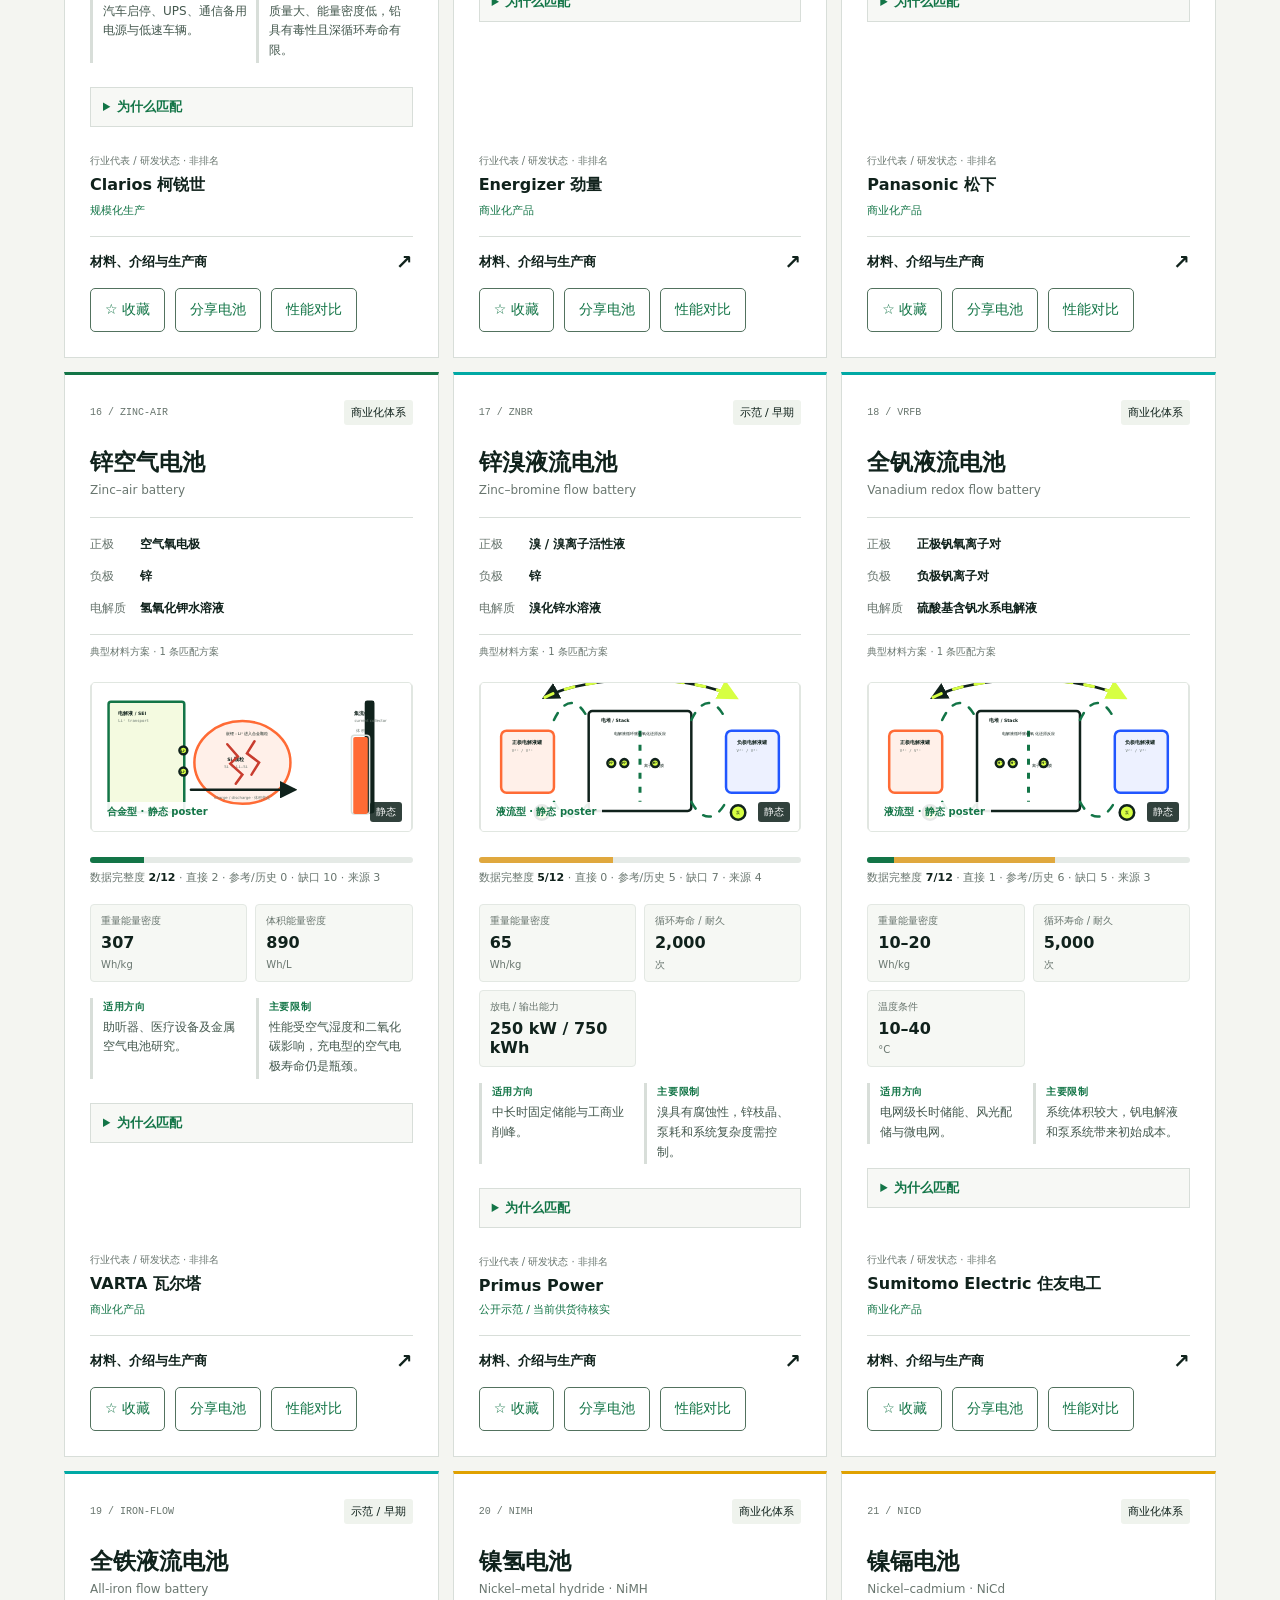
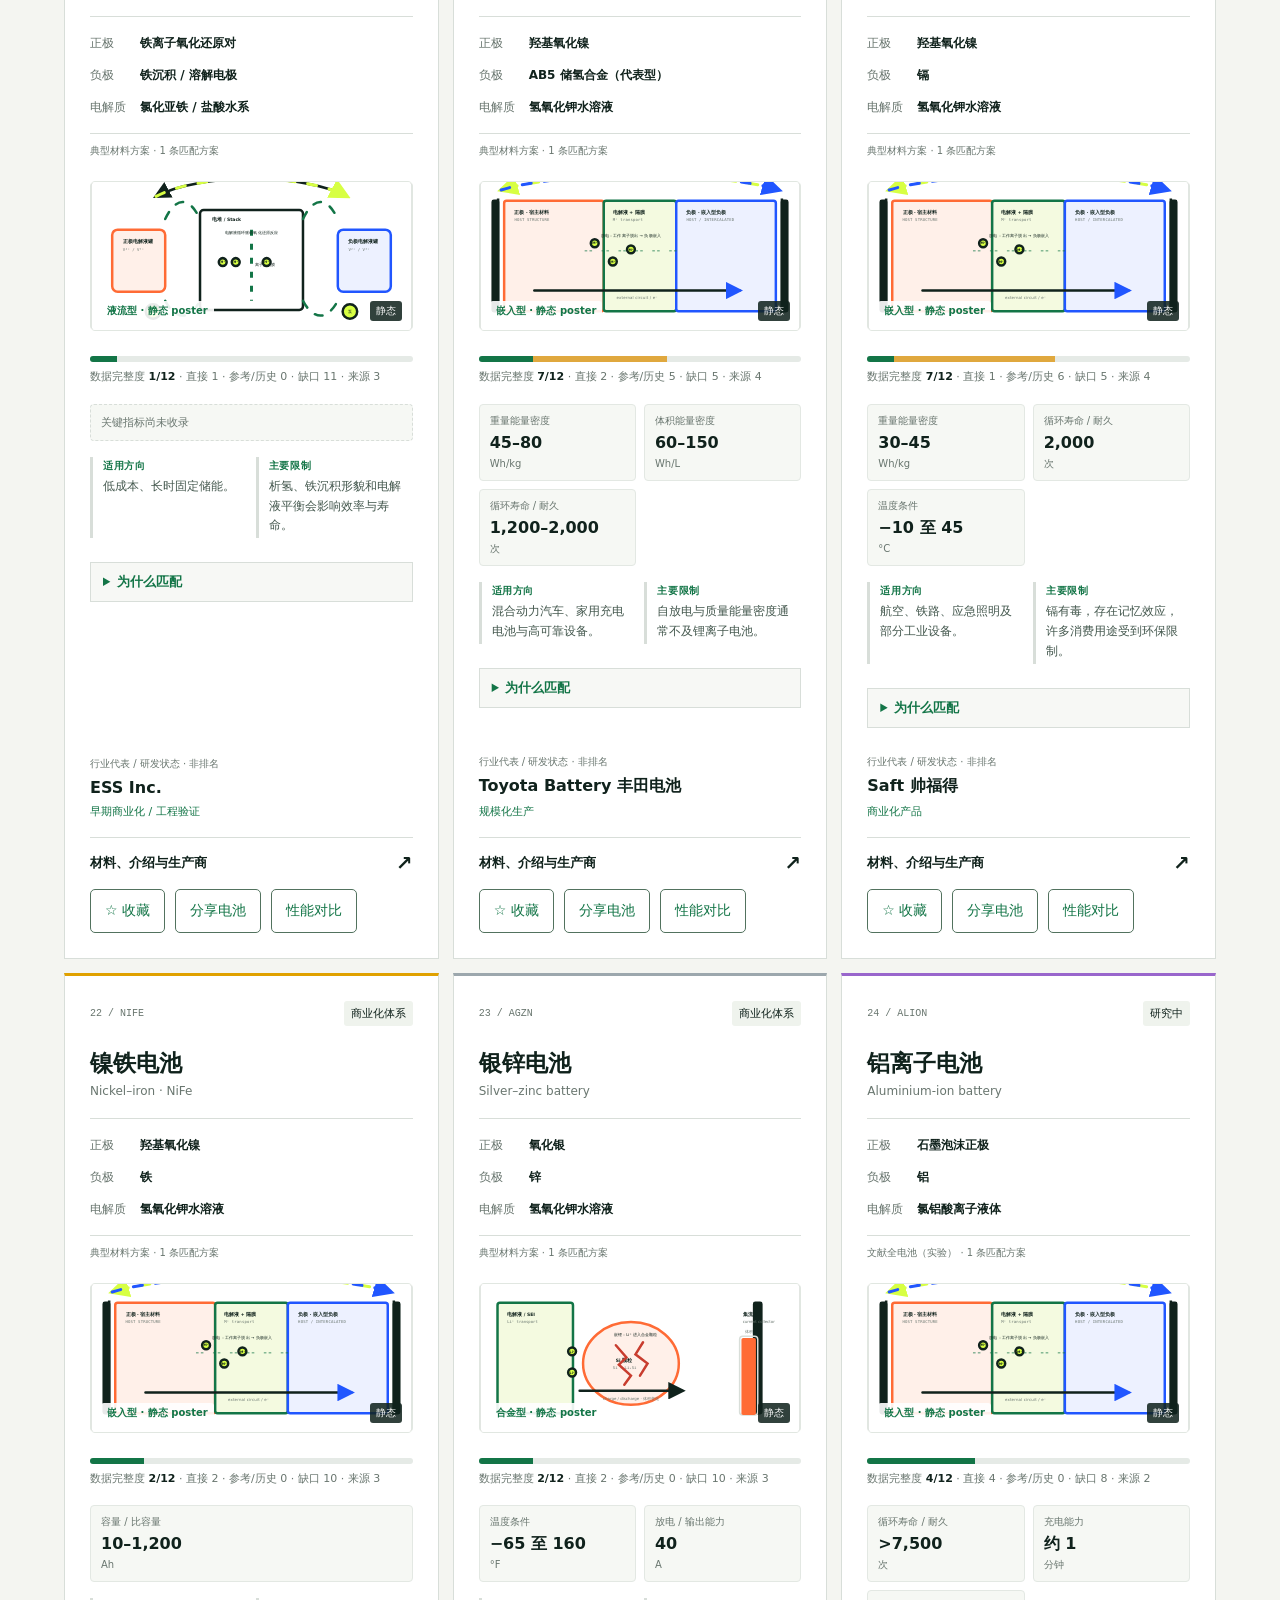
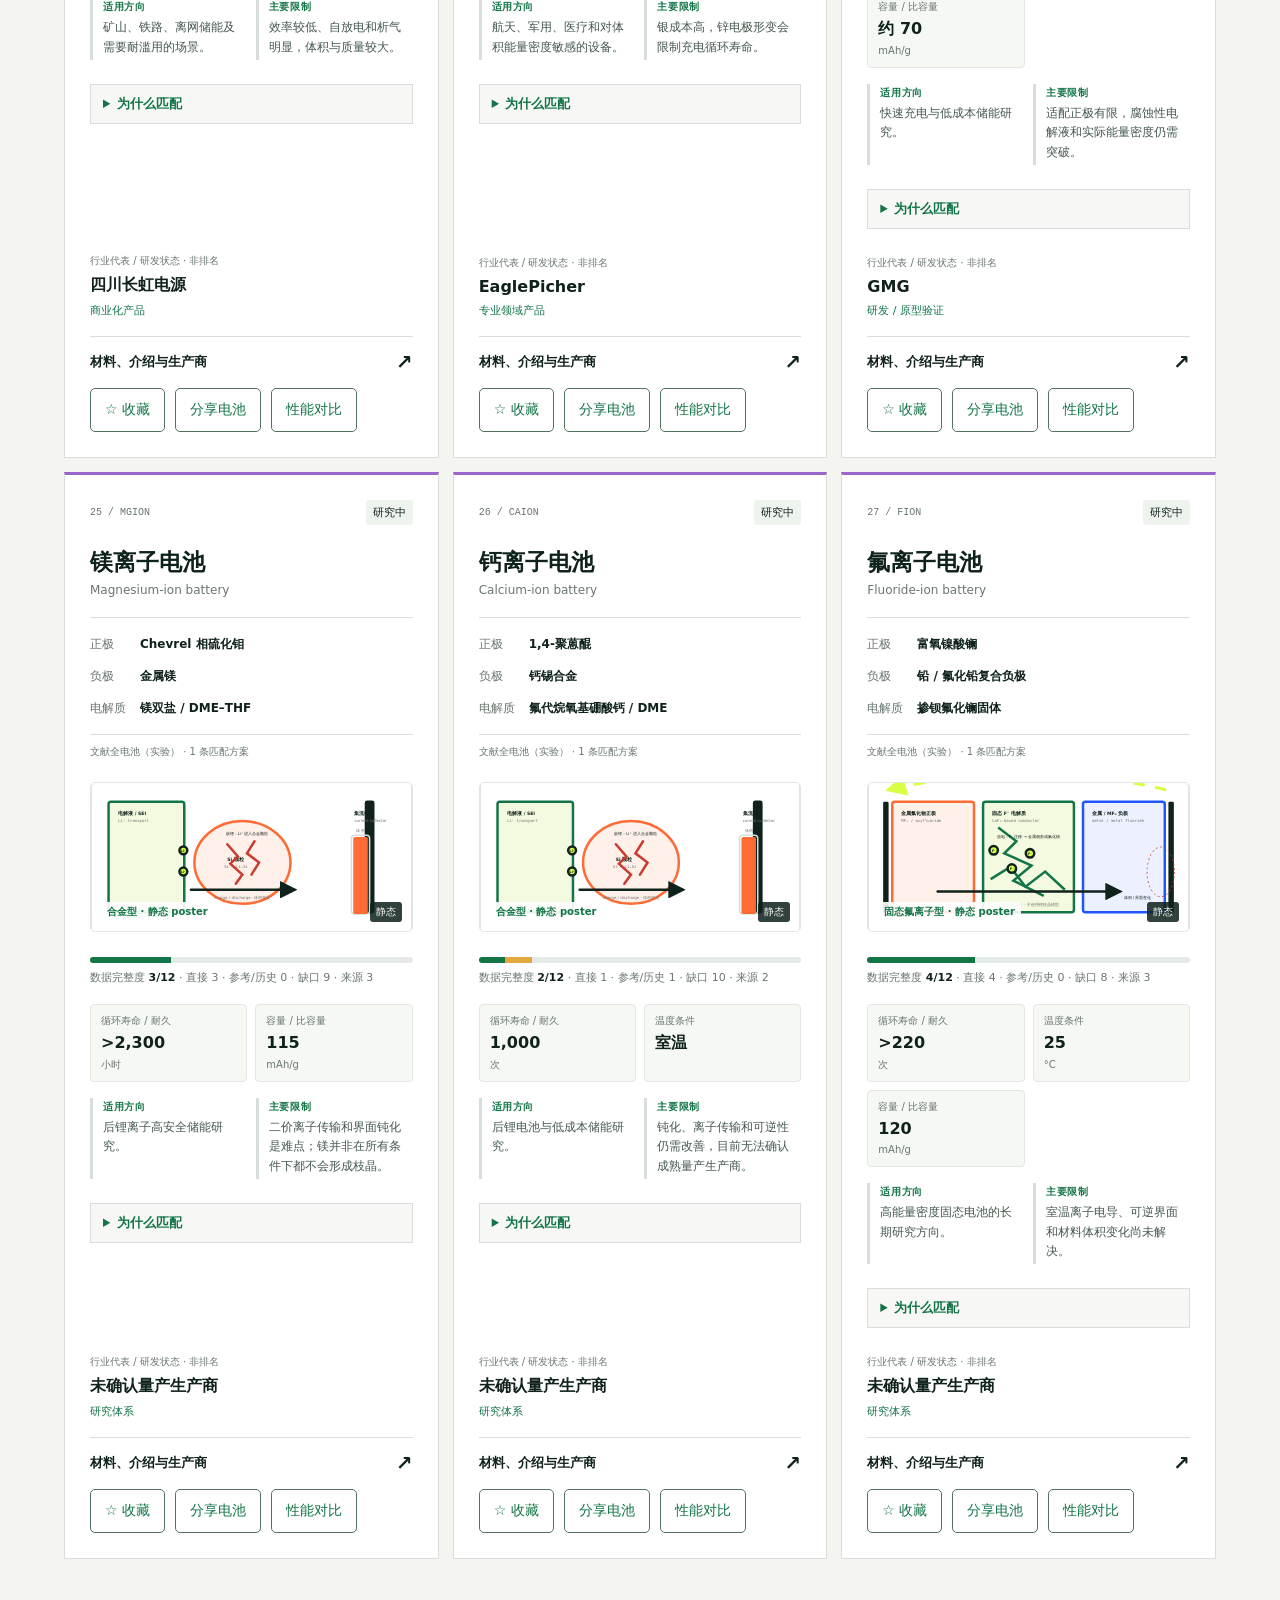
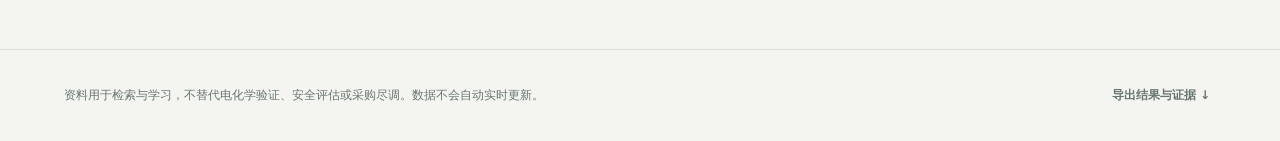
==== commit e4834e3a: "Add lithium fluoride and molten ceramic mechanism variants" ====
--- a/index.html
+++ b/index.html
@@ -405,7 +405,9 @@
   intercalation:{animatedSrc:'assets/mechanisms/intercalation-template.svg',posterSrc:'assets/mechanisms/intercalation-poster.svg',title:'机制模板 / 嵌入型',posterTitle:'嵌入型 · 静态 poster',alt:'嵌入型电池机制示意：工作离子在正极和负极宿主结构之间嵌入与脱出，电子经外电路流动',caption:'统一模板示意：工作离子在正负极宿主结构之间嵌入/脱出。适用于摇椅式离子存储与质子嵌入类过程；不代表具体粒径、配方或尺寸。'},
   alloy:{animatedSrc:'assets/mechanisms/alloy-template.svg',posterSrc:'assets/mechanisms/alloy-poster.svg',title:'机制模板 / 合金型',posterTitle:'合金型 · 静态 poster',alt:'合金或转化型电极机制示意：工作离子进入电极颗粒后引发体积膨胀，脱出时收缩并可能形成裂纹',caption:'统一模板示意：合金化、溶解—沉积和部分转化反应共享体积变化与形貌失效的视觉表达。裂纹、粉化和界面损失会加速容量衰减；不代表具体颗粒尺寸或循环条件。'},
   flow:{animatedSrc:'assets/mechanisms/flow-template.svg',posterSrc:'assets/mechanisms/flow-poster.svg',title:'机制模板 / 液流型',posterTitle:'液流型 · 静态 poster',alt:'液流电池机制示意：正负极电解液通过泵在储罐和电堆之间循环，离子穿过离子交换膜，电子经外电路流动',caption:'统一模板示意：正负极电解液分别储存在外部储罐中，由泵循环进入电堆；离子穿过隔膜，电子经外电路流动。不代表具体流量、密封或系统尺度。'},
-  solid:{animatedSrc:'assets/mechanisms/solid-state-template.svg',posterSrc:'assets/mechanisms/solid-state-poster.svg',title:'机制模板 / 固态型',posterTitle:'固态型 · 静态 poster',alt:'固态电池机制示意：离子通过固体电解质和晶界传输，界面阻抗、压力和枝晶风险影响循环',caption:'统一模板示意：固体电解质中的离子路径、晶界和电极界面决定阻抗与循环稳定性；压力、接触损失和枝晶风险必须单独评估。不代表具体材料体系或制造尺度。'}
+  'solid-lithium':{animatedSrc:'assets/mechanisms/solid-lithium-template.svg',posterSrc:'assets/mechanisms/solid-lithium-poster.svg',title:'机制模板 / 固态锂型',posterTitle:'固态锂型 · 静态 poster',alt:'固态锂电池机制示意：锂离子通过固体电解质和晶界传输，界面阻抗、压力和枝晶风险影响循环',caption:'统一模板示意：Li⁺ 在固体电解质中的路径、晶界和电极界面决定阻抗与循环稳定性；压力、接触损失和锂枝晶风险必须单独评估。不代表具体材料体系或制造尺度。'},
+  'fluoride-solid':{animatedSrc:'assets/mechanisms/fluoride-solid-template.svg',posterSrc:'assets/mechanisms/fluoride-solid-poster.svg',title:'机制模板 / 固态氟离子型',posterTitle:'固态氟离子型 · 静态 poster',alt:'固态氟离子电池机制示意：氟离子在金属氟化物正极和金属负极之间迁移，体积与界面发生变化',caption:'统一模板示意：F⁻ 在金属氟化物与金属侧之间迁移，固态氟化物电解质、界面反应和体积变化决定可逆性；不使用锂枝晶模型。'},
+  'molten-ceramic':{animatedSrc:'assets/mechanisms/molten-ceramic-template.svg',posterSrc:'assets/mechanisms/molten-ceramic-poster.svg',title:'机制模板 / 熔融陶瓷型',posterTitle:'熔融陶瓷型 · 静态 poster',alt:'高温钠硫电池机制示意：熔融钠与熔融硫通过 β-氧化铝陶瓷隔膜传输钠离子，工作温度约 300 至 350 摄氏度',caption:'统一模板示意：Na⁺ 穿过 β-氧化铝陶瓷隔膜，熔融 Na 与熔融 S/多硫化物完成反应；高温、密封和腐蚀是核心约束，不使用锂离子、压力或枝晶语义。'}
 };
 function mechanismKeys(family){
   const values=Array.isArray(family.mechanismType)?family.mechanismType:[family.mechanismType].filter(Boolean);
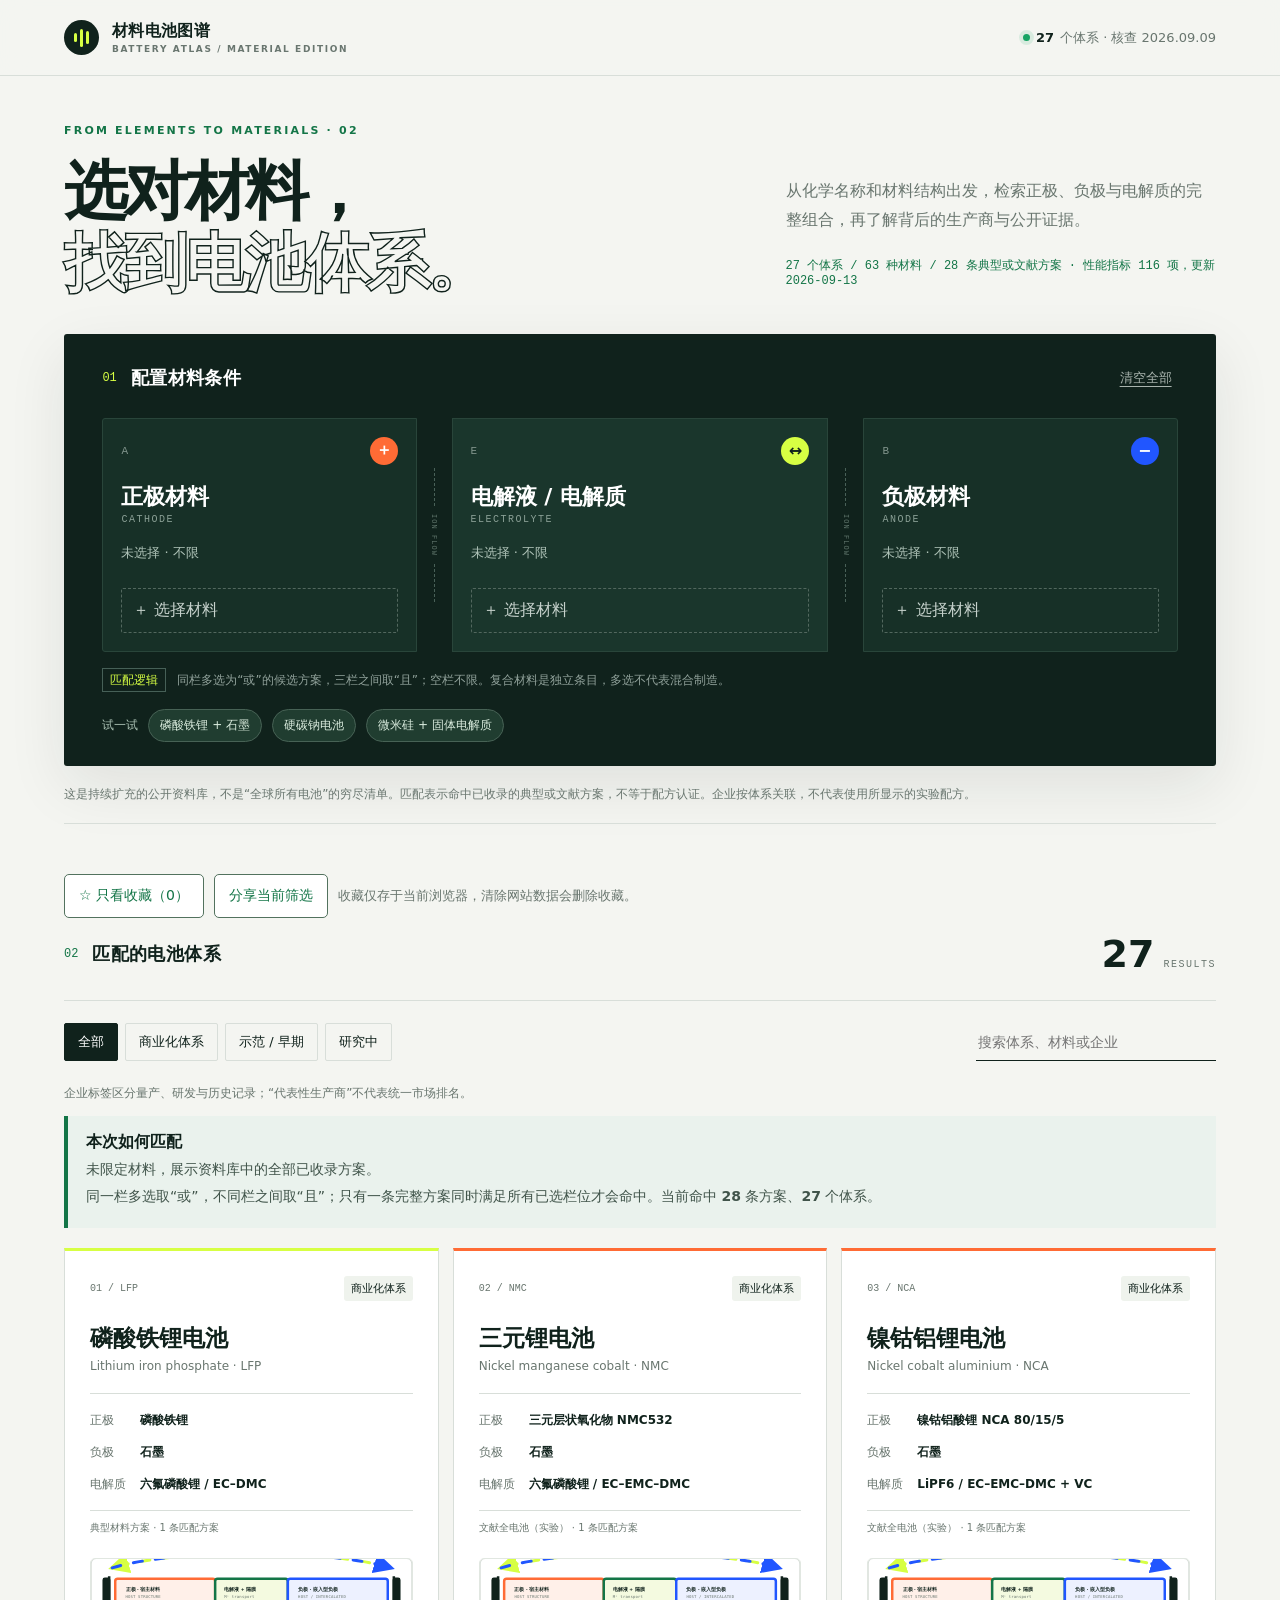
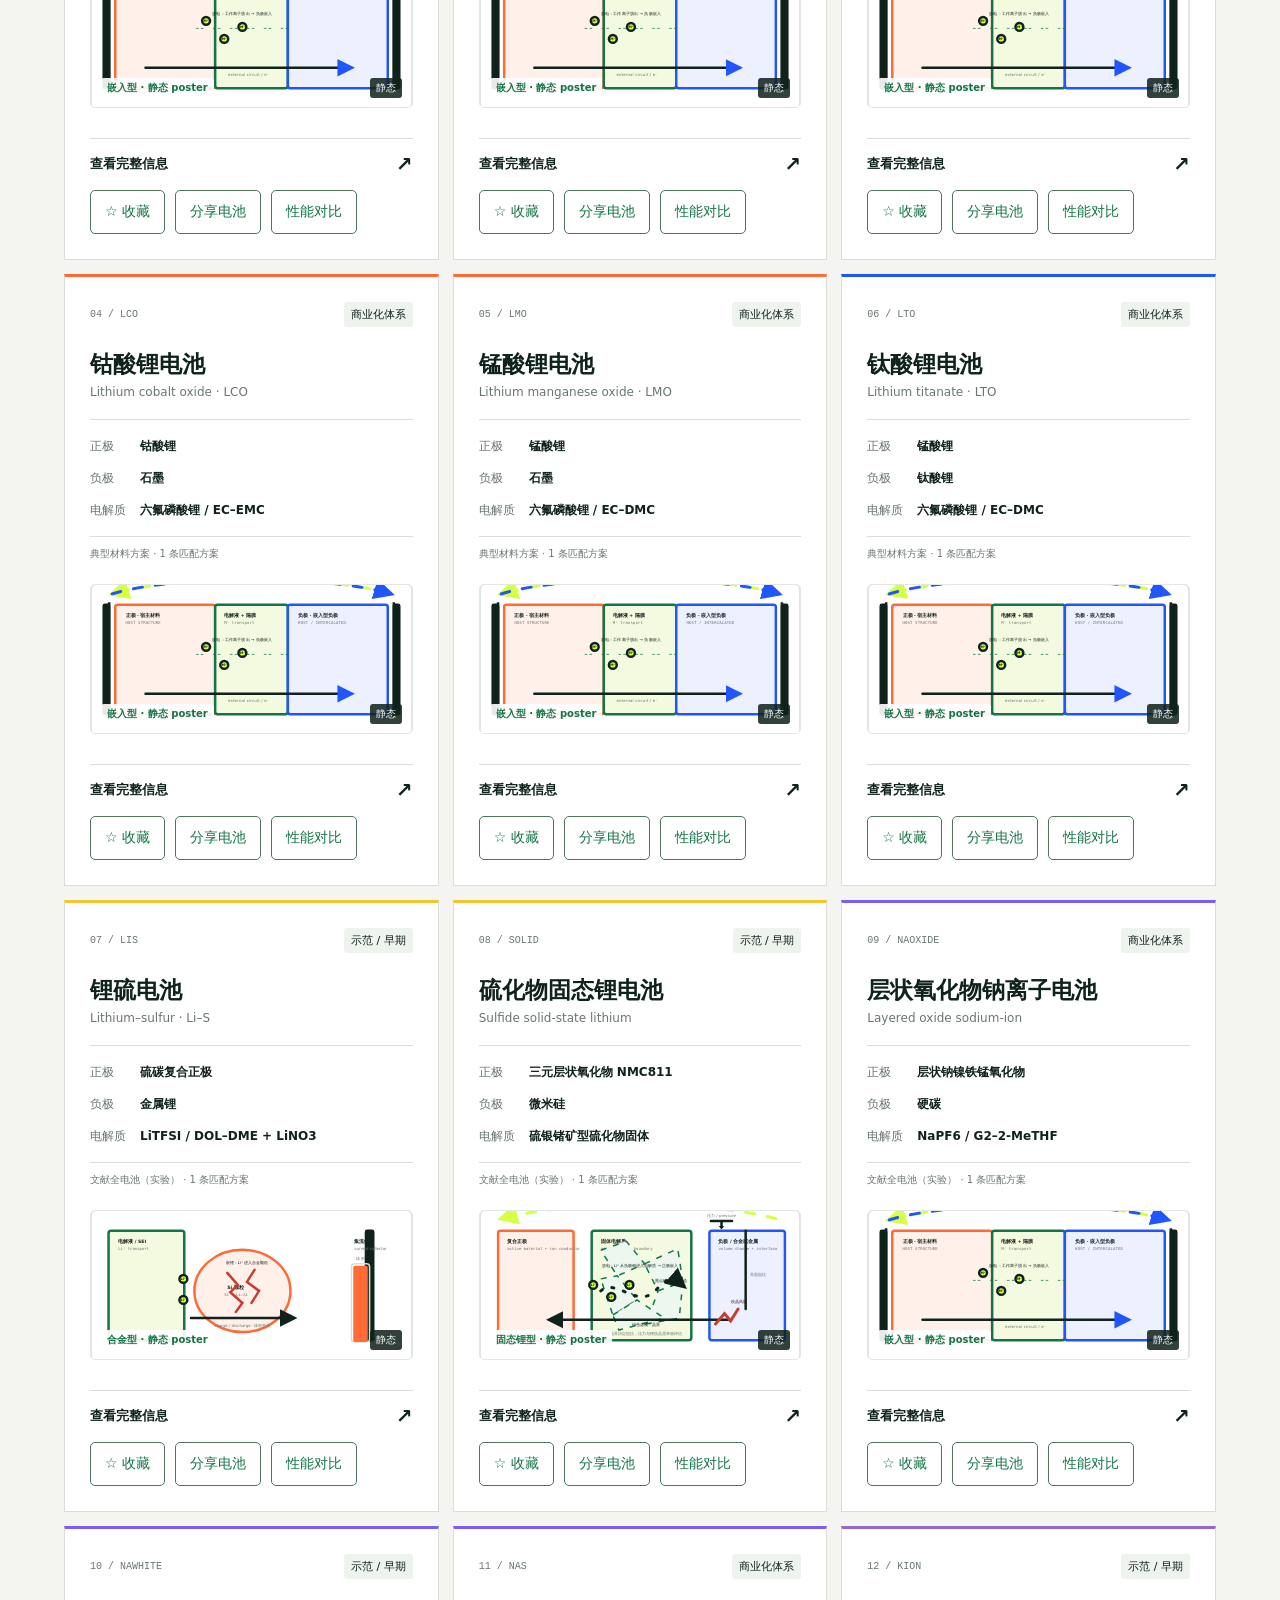
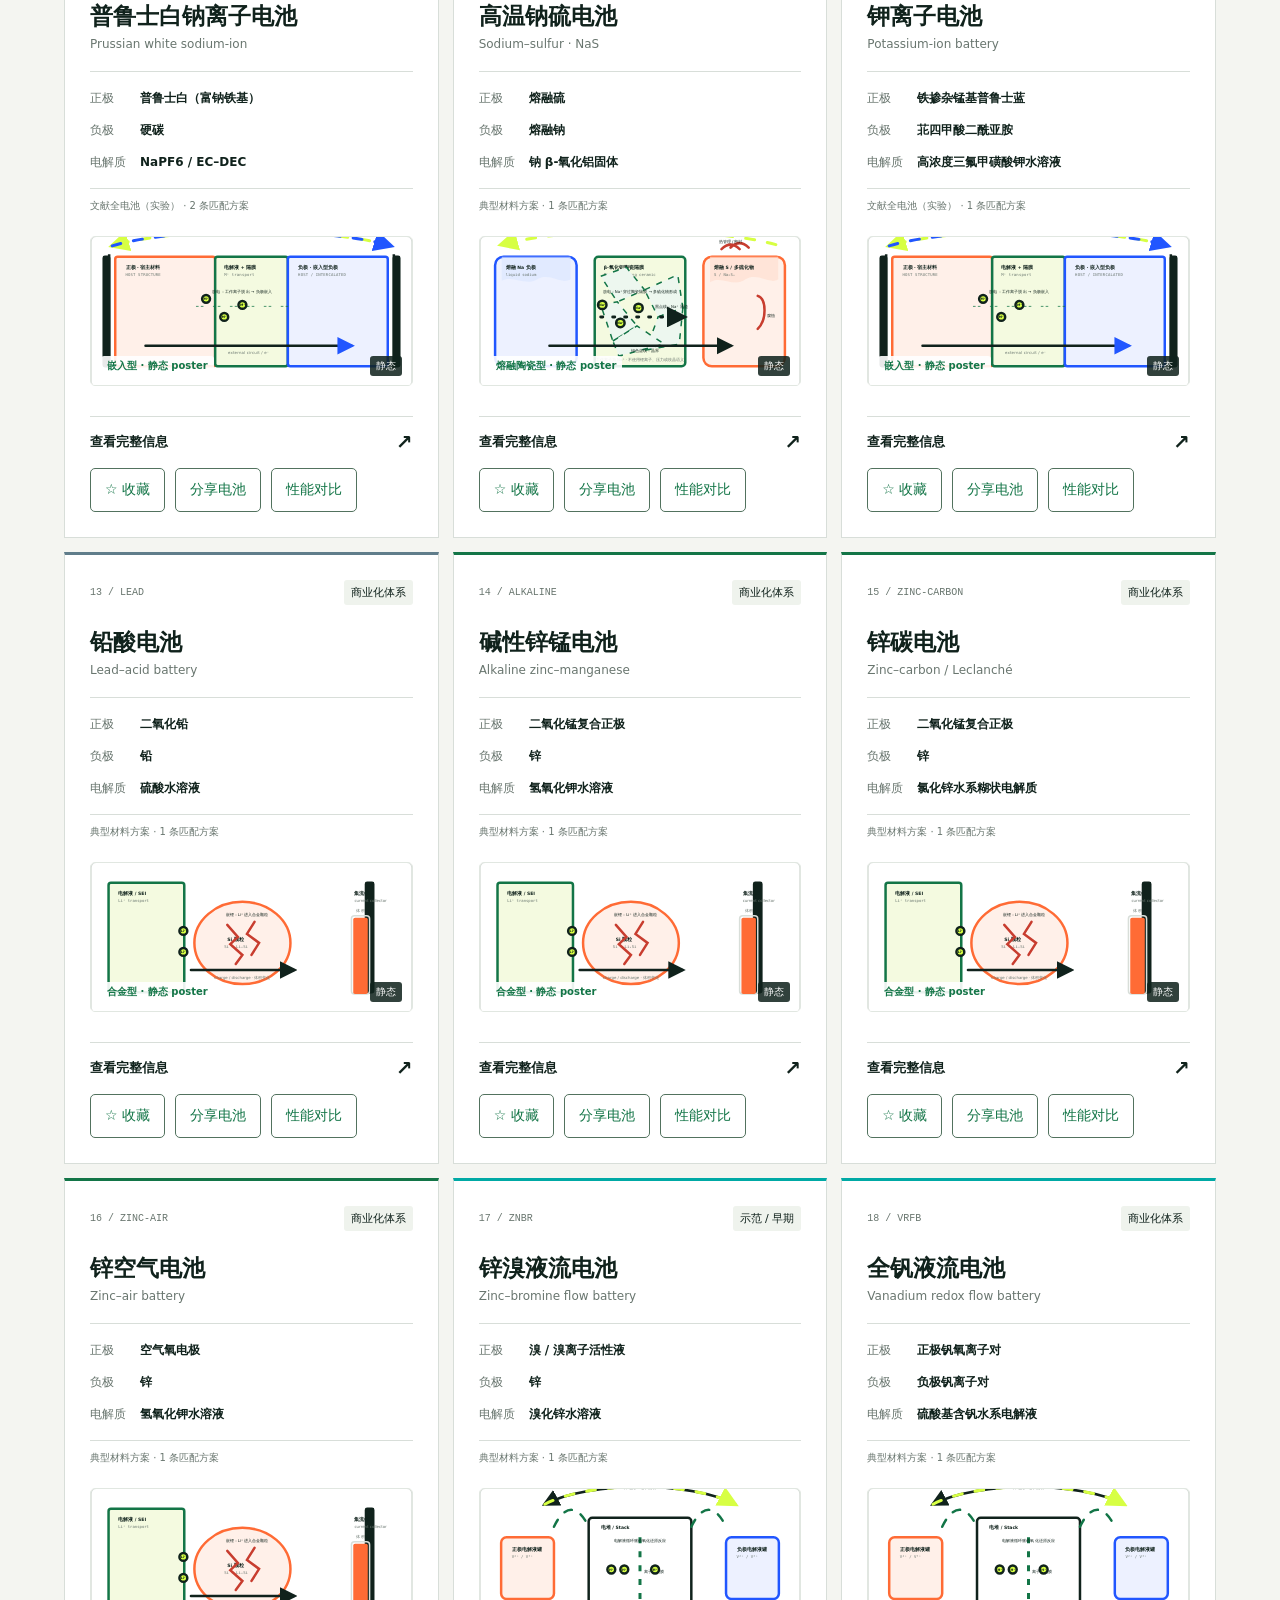
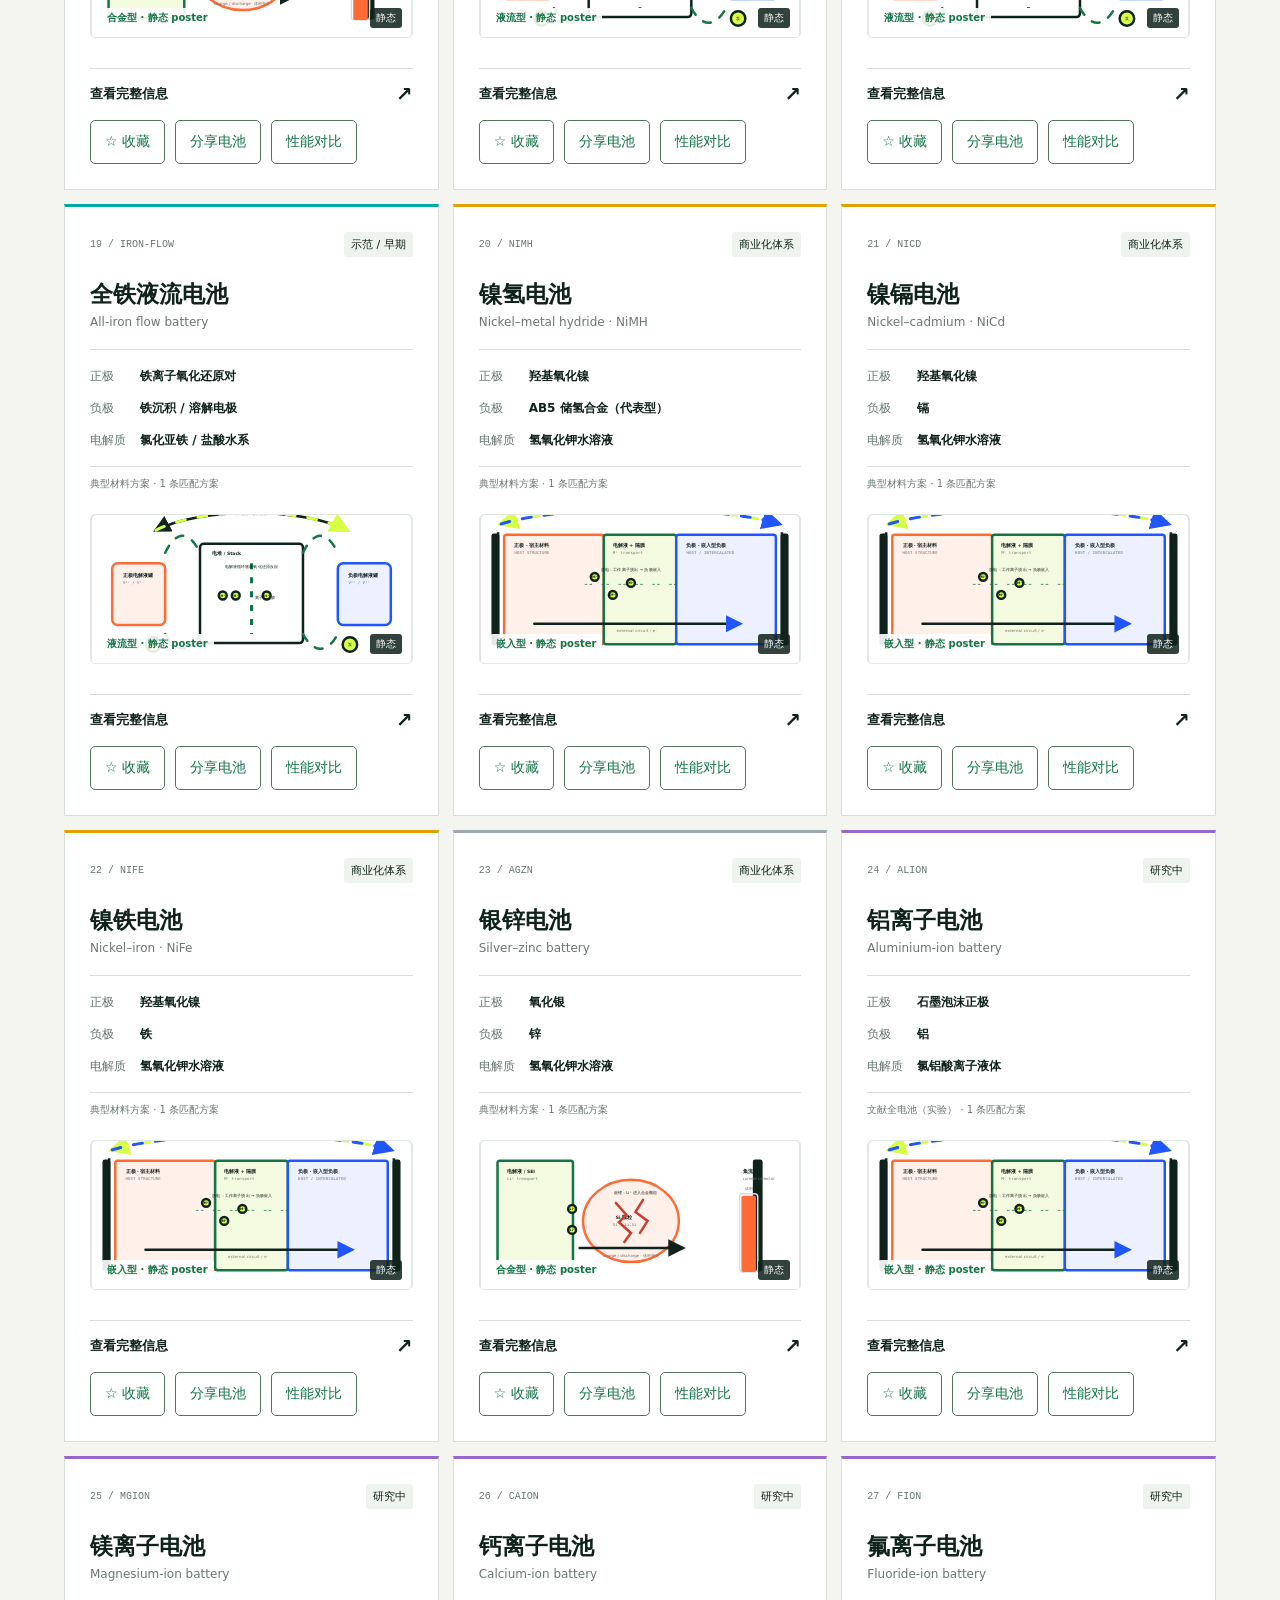
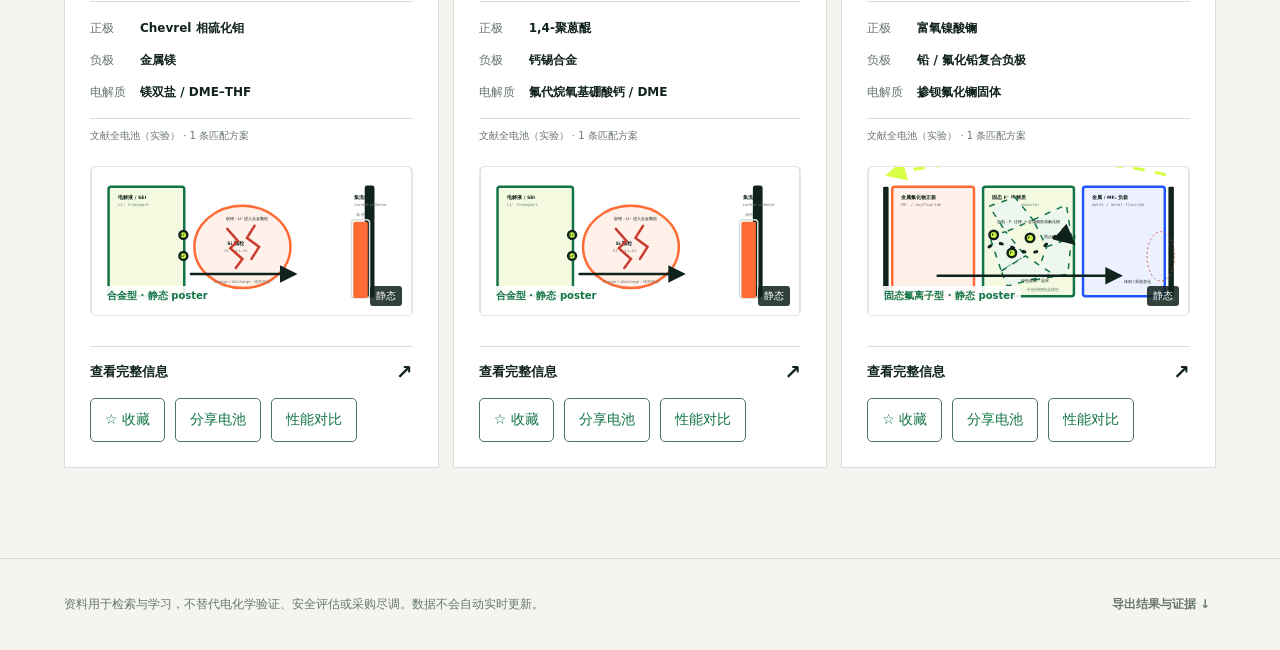
==== commit c50aee23: "Simplify result cards and move details into dossier" ====
--- a/index.html
+++ b/index.html
@@ -85,13 +85,17 @@
 .card-mechanism figcaption span:first-child{color:var(--green);font-weight:800}
 .card-mechanism figcaption span:last-child{background:rgba(16,34,28,.86);color:white}
 @media(max-width:620px){.card-mechanism img{height:128px}}
-.card-coverage{margin:13px 0 4px}
+.data-coverage{margin:13px 0 4px}
 .coverage-bar{display:flex;height:6px;border-radius:999px;background:#e5eae6;overflow:hidden}
 .coverage-bar span{display:block;height:100%}
 .coverage-direct{background:var(--green)}
 .coverage-context{background:#e0a83e}
-.card-coverage p{font-size:11px;color:var(--muted);margin:7px 0 0;line-height:1.5;overflow-wrap:anywhere}
-.card-coverage strong{color:var(--ink)}
+.data-coverage p{font-size:11px;color:var(--muted);margin:7px 0 0;line-height:1.5;overflow-wrap:anywhere}
+.performance-section .data-coverage{margin:18px 0;padding:14px 16px;background:#f5f7f1;border:1px solid var(--line);border-radius:5px}
+.performance-section .data-coverage p{font-size:13px}
+.detail-match-section p{font-size:14px;line-height:1.75;margin:0}
+.detail-match-section small{display:block;color:var(--muted);margin-top:8px;line-height:1.65}
+.data-coverage strong{color:var(--ink)}
 .card-metrics{display:grid;grid-template-columns:repeat(auto-fit,minmax(104px,1fr));gap:8px;margin:14px 0}
 .mini-metric{background:#f6f8f4;border:1px solid #e3e8e3;border-radius:4px;padding:9px 10px;min-width:0}
 .mini-metric span{display:block;font-size:10px;color:var(--muted);line-height:1.4;margin-bottom:5px}
@@ -381,7 +385,7 @@
   for (const p of profiles) if (p.family === id) for (const s of p.sources) if (s && s.url) allSources.add(s.url);
   const maker = makers[id];
   for (const s of maker.sources) if (s && s.url) allSources.add(s.url);
-  return '<div class="card-coverage" role="img" aria-label="数据完整度 '+available.length+'/'+total+'，直接证据 '+direct.length+' 项，参考或历史数据 '+contextual.length+' 项，证据来源 '+allSources.size+' 个"><div class="coverage-bar" aria-hidden="true"><span class="coverage-direct" style="width:'+((direct.length/total)*100).toFixed(1)+'%"></span><span class="coverage-context" style="width:'+((contextual.length/total)*100).toFixed(1)+'%"></span></div><p>数据完整度 <strong>'+available.length+'/'+total+'</strong> · 直接 '+direct.length+' · 参考/历史 '+contextual.length+' · 缺口 '+missing+' · 来源 '+allSources.size+'</p></div>';
+  return '<div class="data-coverage" role="img" aria-label="数据完整度 '+available.length+'/'+total+'，直接证据 '+direct.length+' 项，参考或历史数据 '+contextual.length+' 项，证据来源 '+allSources.size+' 个"><div class="coverage-bar" aria-hidden="true"><span class="coverage-direct" style="width:'+((direct.length/total)*100).toFixed(1)+'%"></span><span class="coverage-context" style="width:'+((contextual.length/total)*100).toFixed(1)+'%"></span></div><p>数据完整度 <strong>'+available.length+'/'+total+'</strong> · 直接 '+direct.length+' · 参考/历史 '+contextual.length+' · 缺口 '+missing+' · 来源 '+allSources.size+'</p></div>';
 }
 
 function truncateText(value, length) {
@@ -446,7 +450,7 @@
  const missing=data.metrics.filter(m=>['unavailable','not_applicable'].includes(m.status));
  const states={reported:'公开报告值',calculated:'由规格计算',model:'历史模型值',planned:'规划设计值',review:'历史文献汇总'};
  const sourceIds=[...new Set(available.flatMap(m=>m.sourceIds))];
- return '<section class="detail-section performance-section" aria-labelledby="performanceTitle"><div class="performance-heading"><h3 id="performanceTitle">性能指标与使用条件</h3><span>更新 '+esc(data.updatedAt)+'</span></div><div class="metric-context"><strong>'+esc(data.subject)+'</strong><span>'+esc(data.type)+'</span><p>'+esc(data.note)+'</p></div><p class="metric-caution">逐项查看“对象”：数据可来自具名产品、其他材料配方的实验或历史综述，不自动适用于当前匹配方案。不同测试条件的数据不可直接排名；公开披露值不等于独立复测或质保承诺。</p><dl class="metric-grid">'+available.map(m=>'<div class="metric-card"><dt>'+esc(m.label)+'</dt><dd><p class="metric-provenance">对象：'+esc(m.subject)+'</p><strong>'+esc(m.value)+'</strong> <span class="metric-unit">'+esc(m.unit)+'</span></dd><p class="metric-basis">'+esc(m.basis)+' · '+states[m.status]+'</p><p class="metric-conditions">'+esc(m.conditions)+'</p><p class="metric-provenance">定位：'+esc(m.locator||'原始来源说明')+' · 核查：'+esc(m.updatedAt)+'</p><a class="metric-source" href="'+esc(m.sources[0].url)+'" target="_blank" rel="noopener noreferrer">数据来源 ↗</a></div>').join('')+'</dl><details class="metric-gaps"><summary>尚未收录 / 不适用的指标（'+missing.length+'）</summary><dl>'+missing.map(m=>'<div><dt>'+esc(m.label)+' · '+esc(m.value)+'</dt><dd>'+esc(m.conditions)+'</dd></div>').join('')+'</dl></details><details class="metric-definitions"><summary>如何理解这些指标？</summary><dl>'+AtlasMetrics.definitions.map(m=>'<div><dt>'+esc(m.label)+'</dt><dd>'+esc(m.definition)+'</dd></div>').join('')+'</dl></details><div class="metric-cost"><strong>成本说明</strong><p>'+esc(data.metrics.find(m=>m.id==='cost').conditions)+'</p></div><details class="metric-evidence"><summary>本节来源与核查日期（'+sourceIds.length+'）</summary>'+sourceLinks(sourceIds.map(key=>AtlasMetrics.sources[key]))+'<p class="metric-caution">本次文献补充核查：'+esc(AtlasMetrics.updatedAt)+'；原有指标、材料与企业资料保留各自核查日期。</p></details></section>';
+ return '<section class="detail-section performance-section" aria-labelledby="performanceTitle"><div class="performance-heading"><h3 id="performanceTitle">性能指标与使用条件</h3><span>更新 '+esc(data.updatedAt)+'</span></div><div class="metric-context"><strong>'+esc(data.subject)+'</strong><span>'+esc(data.type)+'</span><p>'+esc(data.note)+'</p></div>'+coverageBadge(id,data)+'<p class="metric-caution">逐项查看“对象”：数据可来自具名产品、其他材料配方的实验或历史综述，不自动适用于当前匹配方案。不同测试条件的数据不可直接排名；公开披露值不等于独立复测或质保承诺。</p><dl class="metric-grid">'+available.map(m=>'<div class="metric-card"><dt>'+esc(m.label)+'</dt><dd><p class="metric-provenance">对象：'+esc(m.subject)+'</p><strong>'+esc(m.value)+'</strong> <span class="metric-unit">'+esc(m.unit)+'</span></dd><p class="metric-basis">'+esc(m.basis)+' · '+states[m.status]+'</p><p class="metric-conditions">'+esc(m.conditions)+'</p><p class="metric-provenance">定位：'+esc(m.locator||'原始来源说明')+' · 核查：'+esc(m.updatedAt)+'</p><a class="metric-source" href="'+esc(m.sources[0].url)+'" target="_blank" rel="noopener noreferrer">数据来源 ↗</a></div>').join('')+'</dl><details class="metric-gaps"><summary>尚未收录 / 不适用的指标（'+missing.length+'）</summary><dl>'+missing.map(m=>'<div><dt>'+esc(m.label)+' · '+esc(m.value)+'</dt><dd>'+esc(m.conditions)+'</dd></div>').join('')+'</dl></details><details class="metric-definitions"><summary>如何理解这些指标？</summary><dl>'+AtlasMetrics.definitions.map(m=>'<div><dt>'+esc(m.label)+'</dt><dd>'+esc(m.definition)+'</dd></div>').join('')+'</dl></details><div class="metric-cost"><strong>成本说明</strong><p>'+esc(data.metrics.find(m=>m.id==='cost').conditions)+'</p></div><details class="metric-evidence"><summary>本节来源与核查日期（'+sourceIds.length+'）</summary>'+sourceLinks(sourceIds.map(key=>AtlasMetrics.sources[key]))+'<p class="metric-caution">本次文献补充核查：'+esc(AtlasMetrics.updatedAt)+'；原有指标、材料与企业资料保留各自核查日期。</p></details></section>';
 }
 
 function applySelection(next) {
@@ -488,9 +492,8 @@
  $('emptyState').hidden=!!currentResults.length;
  renderMatchExplanation(diagnostic,matched);renderEmptyDiagnosis(diagnostic);
  $('resultGrid').innerHTML=currentResults.map((f,i)=>{
-  const maker=makers[f.id], p=f.matchedProfiles[0];
-  const perf=performanceData(f.id);
-  return '<article class="battery-result" style="--card-accent:'+esc(f.accent)+'"><div class="result-top"><span class="catalog-id">'+String(i+1).padStart(2,'0')+' / '+esc(f.id.toUpperCase())+'</span><span class="stage-tag">'+stages[f.status]+'</span></div><h3>'+esc(f.name)+'</h3><p class="english-name">'+esc(f.en)+'</p><div class="combination">'+rows(p)+'</div><p class="profile-count">'+esc(p.kind)+' · '+f.matchedProfiles.length+' 条匹配方案</p>'+cardMechanismPoster(f)+coverageBadge(f.id, perf)+metricChips(perf)+cardFacts(f)+'<details class="card-reason"><summary>为什么匹配</summary><p>'+esc(reasonForProfile(p))+'</p>'+(f.matchedProfiles.length>1?'<small>卡片展示第一条；详情中可查看全部 '+f.matchedProfiles.length+' 条命中方案。</small>':'')+'</details><div class="maker-preview"><small>行业代表 / 研发状态 · 非排名</small><strong>'+esc(maker.name)+'</strong><span>'+esc(maker.stage)+'</span></div><button class="card-action" data-detail="'+f.id+'" aria-label="查看'+esc(f.name)+'的材料、介绍与生产商">材料、介绍与生产商 <span>↗</span></button><div class="saved-actions">'+favoriteButton(f.id)+'</div></article>';
+  const p=f.matchedProfiles[0];
+  return '<article class="battery-result" style="--card-accent:'+esc(f.accent)+'"><div class="result-top"><span class="catalog-id">'+String(i+1).padStart(2,'0')+' / '+esc(f.id.toUpperCase())+'</span><span class="stage-tag">'+stages[f.status]+'</span></div><h3>'+esc(f.name)+'</h3><p class="english-name">'+esc(f.en)+'</p><div class="combination">'+rows(p)+'</div><p class="profile-count">'+esc(p.kind)+' · '+f.matchedProfiles.length+' 条匹配方案</p>'+cardMechanismPoster(f)+'<button class="card-action" data-detail="'+f.id+'" aria-label="查看'+esc(f.name)+'的完整信息">查看完整信息 <span>↗</span></button><div class="saved-actions">'+favoriteButton(f.id)+'</div></article>';
   }).join('');
  document.querySelectorAll('[data-status]').forEach(b=>{b.classList.toggle('active',b.dataset.status===status);b.setAttribute('aria-pressed',String(b.dataset.status===status));});
 }
@@ -507,7 +510,7 @@
 function openDetail(id) {
  const f=currentResults.find(f=>f.id===id);if(!f)return;
  const maker=makers[id];
- $('detailContent').innerHTML='<h2 id="detailTitle">'+esc(f.name)+'</h2><p class="english-name">'+esc(f.en)+'</p><p class="detail-summary">'+esc(f.details[0])+'</p><div class="detail-badges"><span>'+stages[f.status]+'</span><span>'+esc(f.recharge)+'</span><span>电压：'+esc(f.voltage)+'（体系参考）</span></div><div class="detail-copy-grid">'+['应用方向','特点','限制'].map((label,i)=>'<div><span>'+label+'</span><p>'+esc(f.details[i+1])+'</p></div>').join('')+'</div><section class="detail-section"><h3>01 / 当前条件命中的完整材料方案</h3><p class="result-notice">下列每块是一条独立方案。元素是材料检索标签，不包含未披露的全部辅料。</p>'+f.matchedProfiles.map(p=>'<article class="profile-detail"><div class="profile-kind">'+esc(p.kind)+'</div>'+AtlasMatcher.roles.map(r=>{const m=material[p[r]];return '<div class="material-detail"><span>'+labels[r]+'</span><h4>'+esc(m.name)+'</h4><code>'+esc(m.formula)+'</code>'+(m.components.length?'<p>'+m.components.map(esc).join(' / ')+'</p>':'')+'<p>'+esc(m.note)+'</p></div>';}).join('')+'<p class="detail-warning">'+esc(p.note)+'</p>'+sourceLinks(p.sources)+'</article>').join('')+'</section><section class="detail-section"><h3>02 / 行业代表与生产状态</h3><div class="company-detail"><h4>'+esc(maker.name)+'</h4><span class="stage-tag">'+esc(maker.stage)+'</span><p>'+esc(maker.basis)+'</p>'+sourceLinks(maker.sources)+'<small>资料核查：'+esc(maker.reviewedAt)+' · '+esc(maker.ranking)+'</small></div><p class="detail-warning">企业关联到电池体系，而非对上方材料处方背书。没有可比的细分市场证据时不标注“全球第一”；厂商自述与原型展示不能替代独立量产核验。</p></section>';
+ $('detailContent').innerHTML='<h2 id="detailTitle">'+esc(f.name)+'</h2><p class="english-name">'+esc(f.en)+'</p><p class="detail-summary">'+esc(f.details[0])+'</p><div class="detail-badges"><span>'+stages[f.status]+'</span><span>'+esc(f.recharge)+'</span><span>电压：'+esc(f.voltage)+'（体系参考）</span></div><div class="detail-copy-grid">'+['应用方向','特点','限制'].map((label,i)=>'<div><span>'+label+'</span><p>'+esc(f.details[i+1])+'</p></div>').join('')+'</div><section class="detail-section detail-match-section"><h3>匹配依据</h3><p>'+esc(reasonForProfile(f.matchedProfiles[0]))+'</p>'+(f.matchedProfiles.length>1?'<small>当前展示第一条匹配方案；下方列出全部 '+f.matchedProfiles.length+' 条命中方案。</small>':'')+'</section><section class="detail-section"><h3>01 / 当前条件命中的完整材料方案</h3><p class="result-notice">下列每块是一条独立方案。元素是材料检索标签，不包含未披露的全部辅料。</p>'+f.matchedProfiles.map(p=>'<article class="profile-detail"><div class="profile-kind">'+esc(p.kind)+'</div>'+AtlasMatcher.roles.map(r=>{const m=material[p[r]];return '<div class="material-detail"><span>'+labels[r]+'</span><h4>'+esc(m.name)+'</h4><code>'+esc(m.formula)+'</code>'+(m.components.length?'<p>'+m.components.map(esc).join(' / ')+'</p>':'')+'<p>'+esc(m.note)+'</p></div>';}).join('')+'<p class="detail-warning">'+esc(p.note)+'</p>'+sourceLinks(p.sources)+'</article>').join('')+'</section><section class="detail-section"><h3>02 / 行业代表与生产状态</h3><div class="company-detail"><h4>'+esc(maker.name)+'</h4><span class="stage-tag">'+esc(maker.stage)+'</span><p>'+esc(maker.basis)+'</p>'+sourceLinks(maker.sources)+'<small>资料核查：'+esc(maker.reviewedAt)+' · '+esc(maker.ranking)+'</small></div><p class="detail-warning">企业关联到电池体系，而非对上方材料处方背书。没有可比的细分市场证据时不标注“全球第一”；厂商自述与原型展示不能替代独立量产核验。</p></section>';
  $('detailContent').innerHTML = $('detailContent').innerHTML.replace('<section class="detail-section"><h3>01 /',mechanismFigure(f)+renderPerformance(id)+'<section class="detail-section"><h3>01 /');
  $('detailContent').innerHTML='<div id="detailActions" class="saved-actions" data-battery="'+id+'">'+favoriteButton(id)+'</div>'+$('detailContent').innerHTML;
  $('detailDialog').showModal();
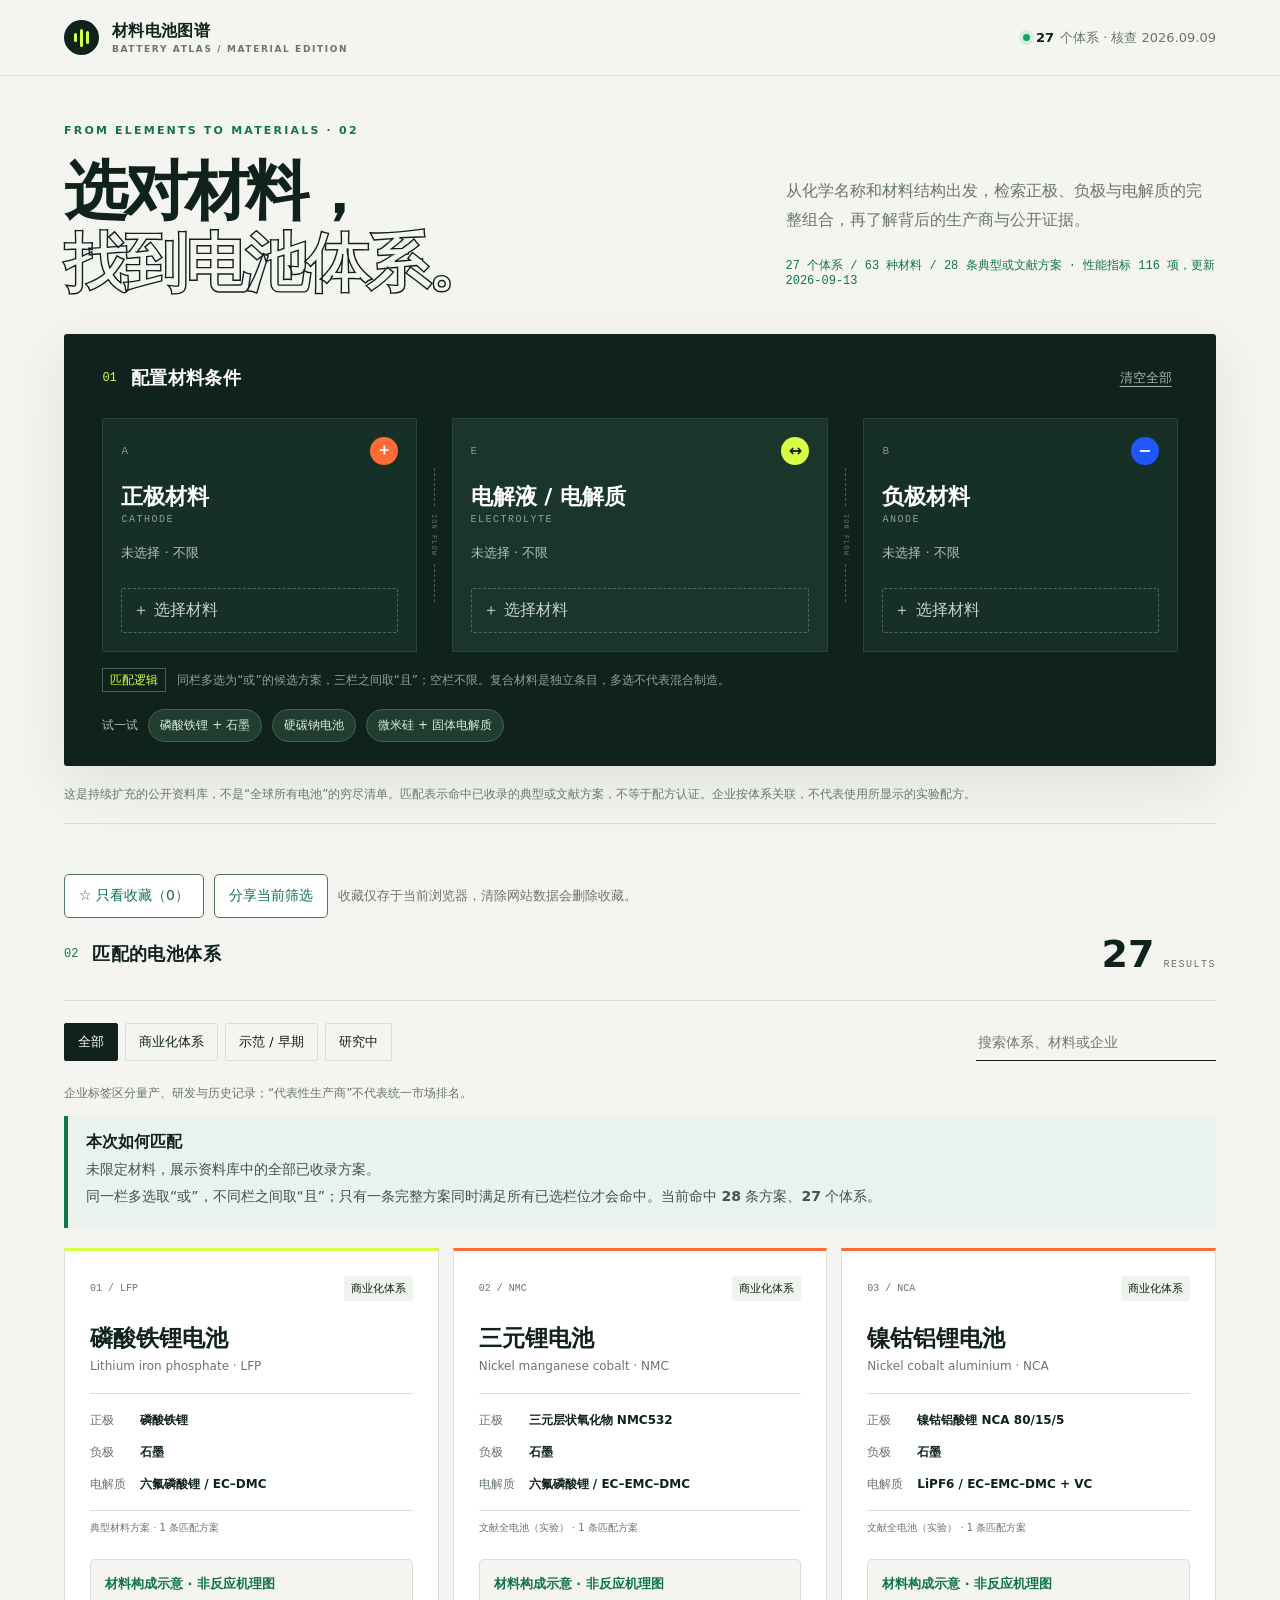
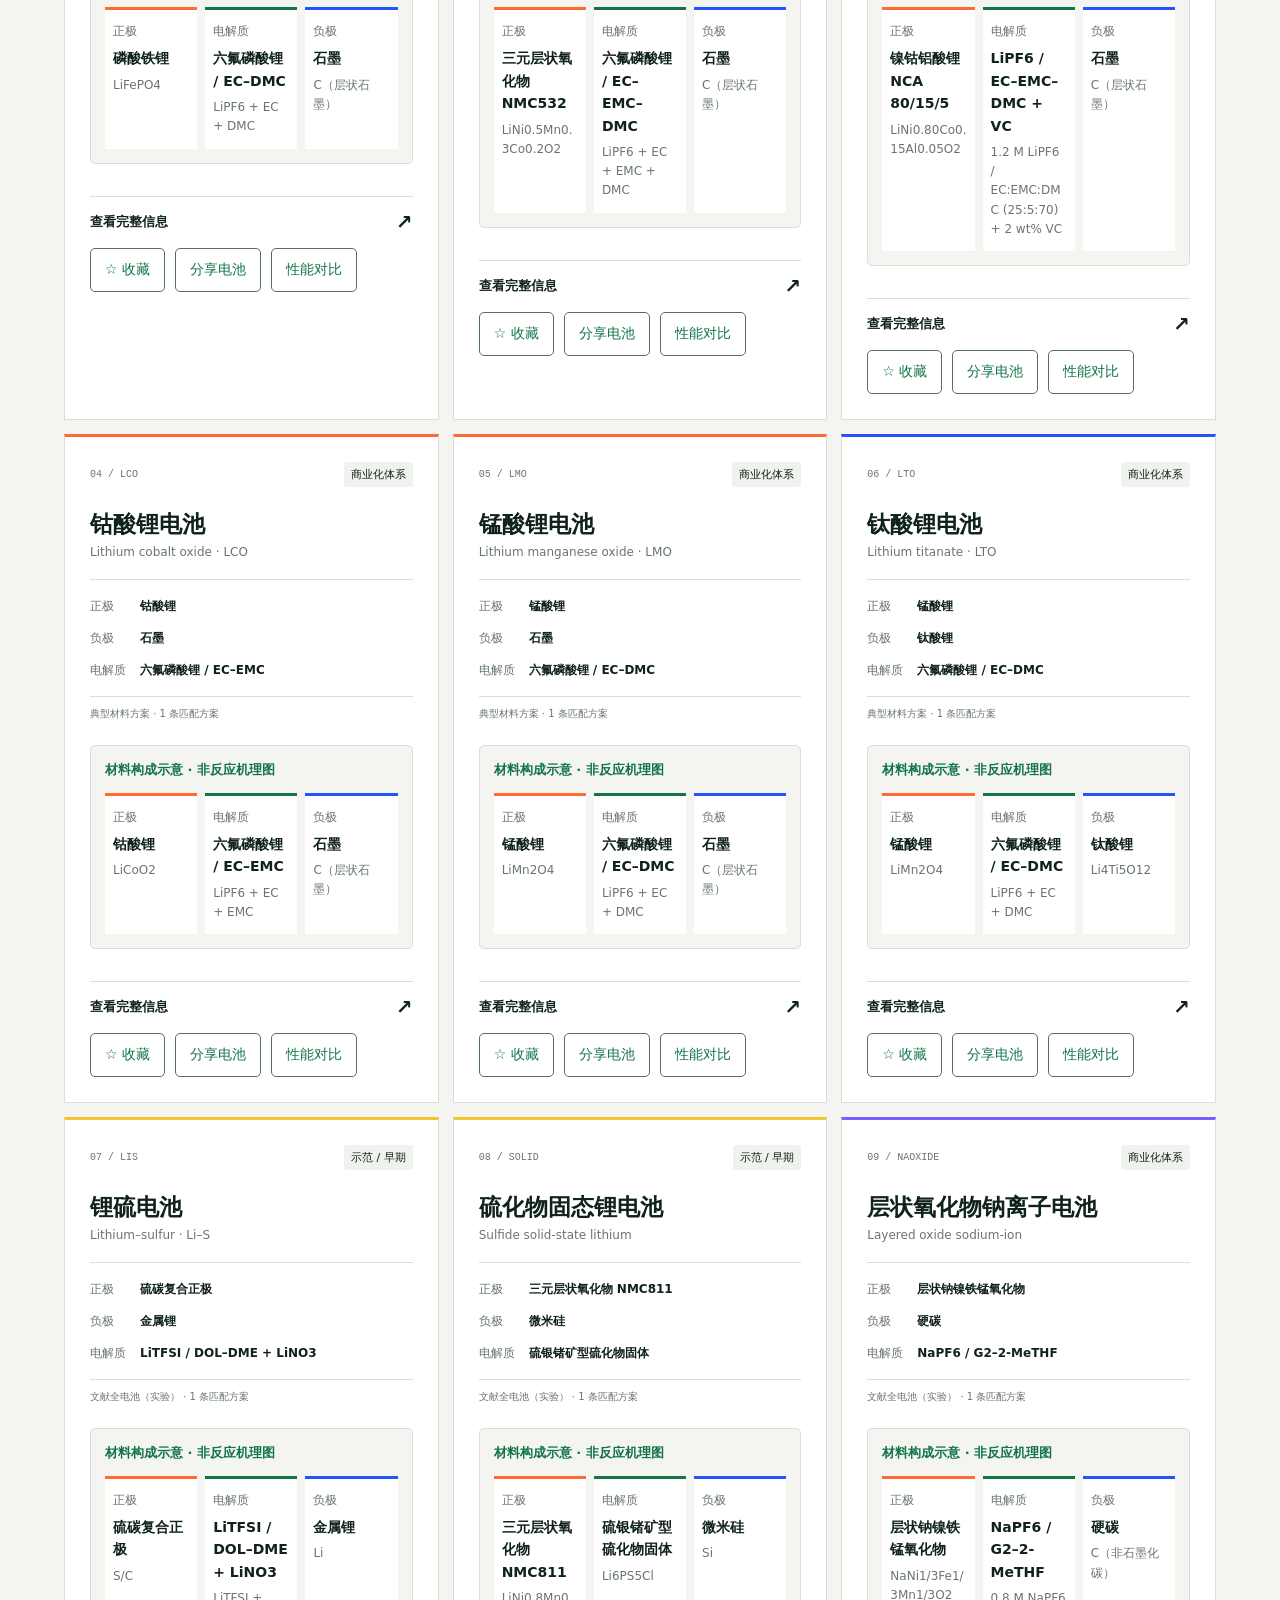
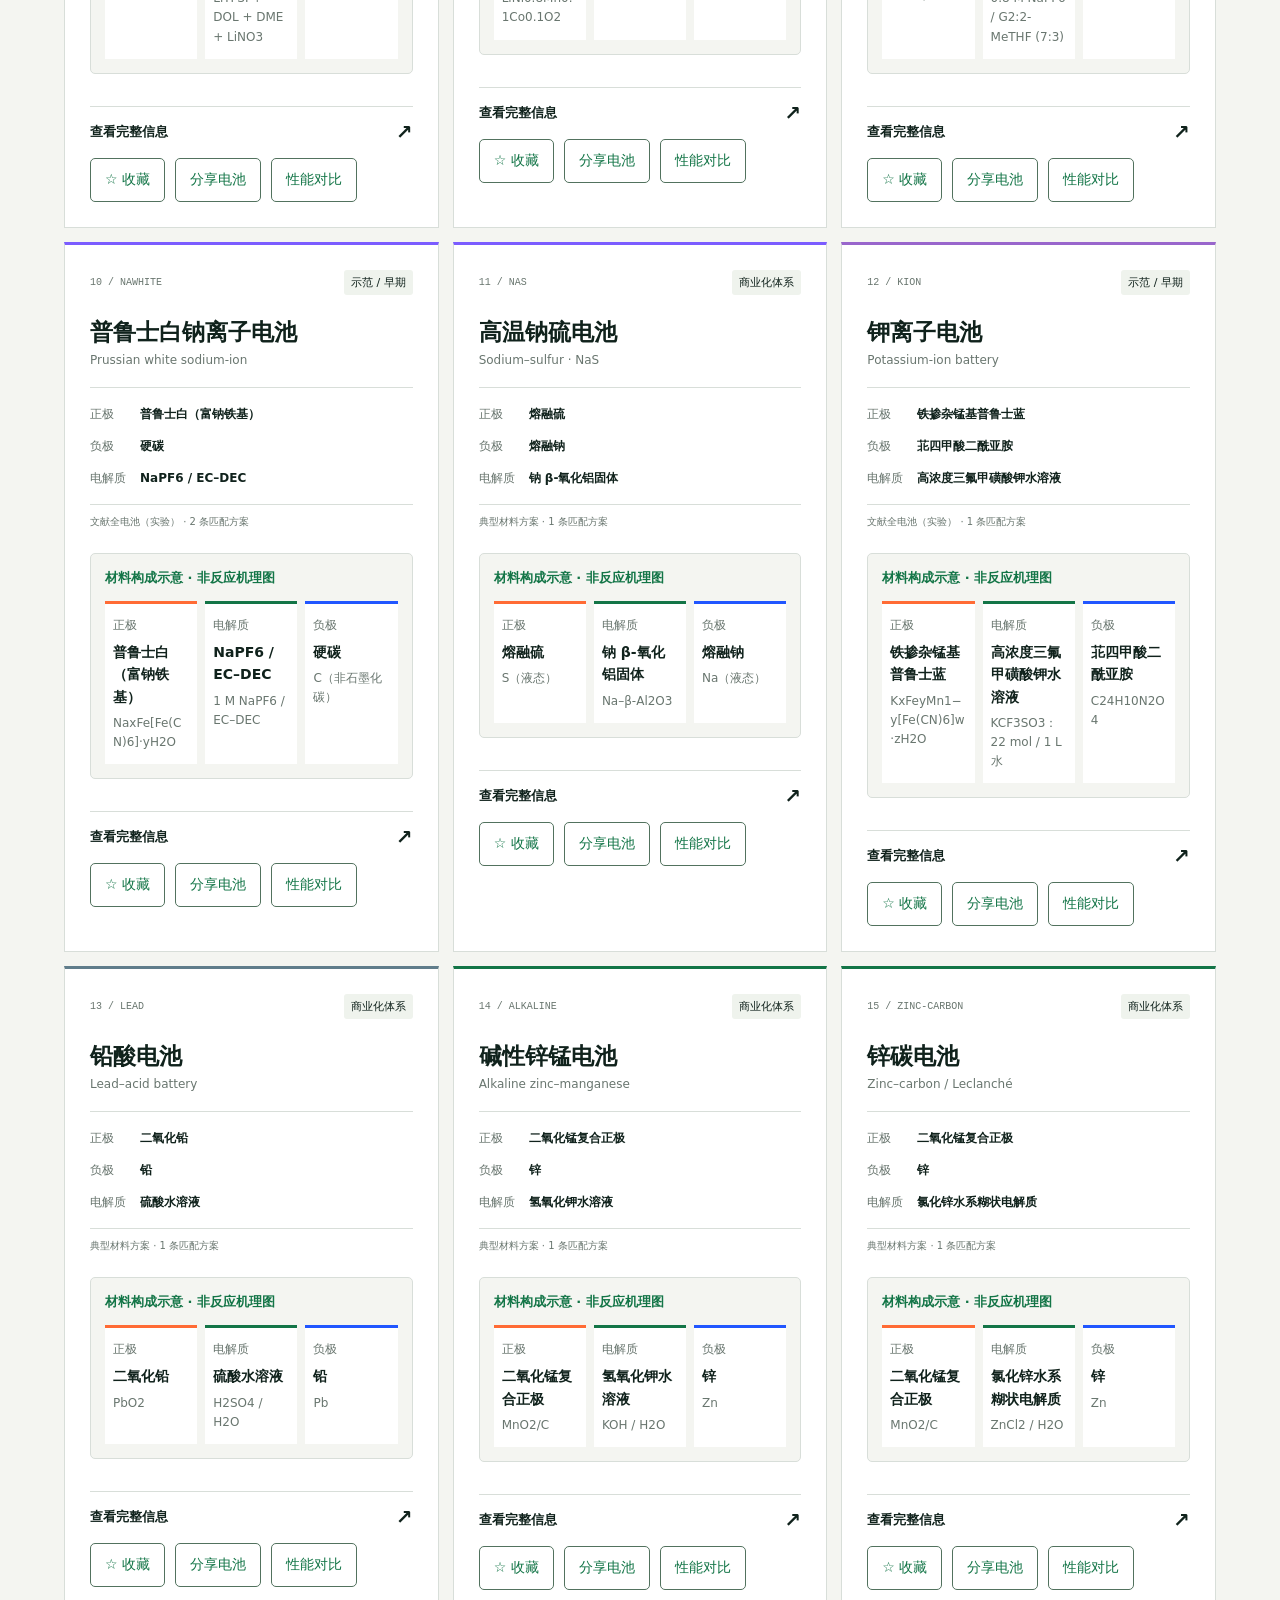
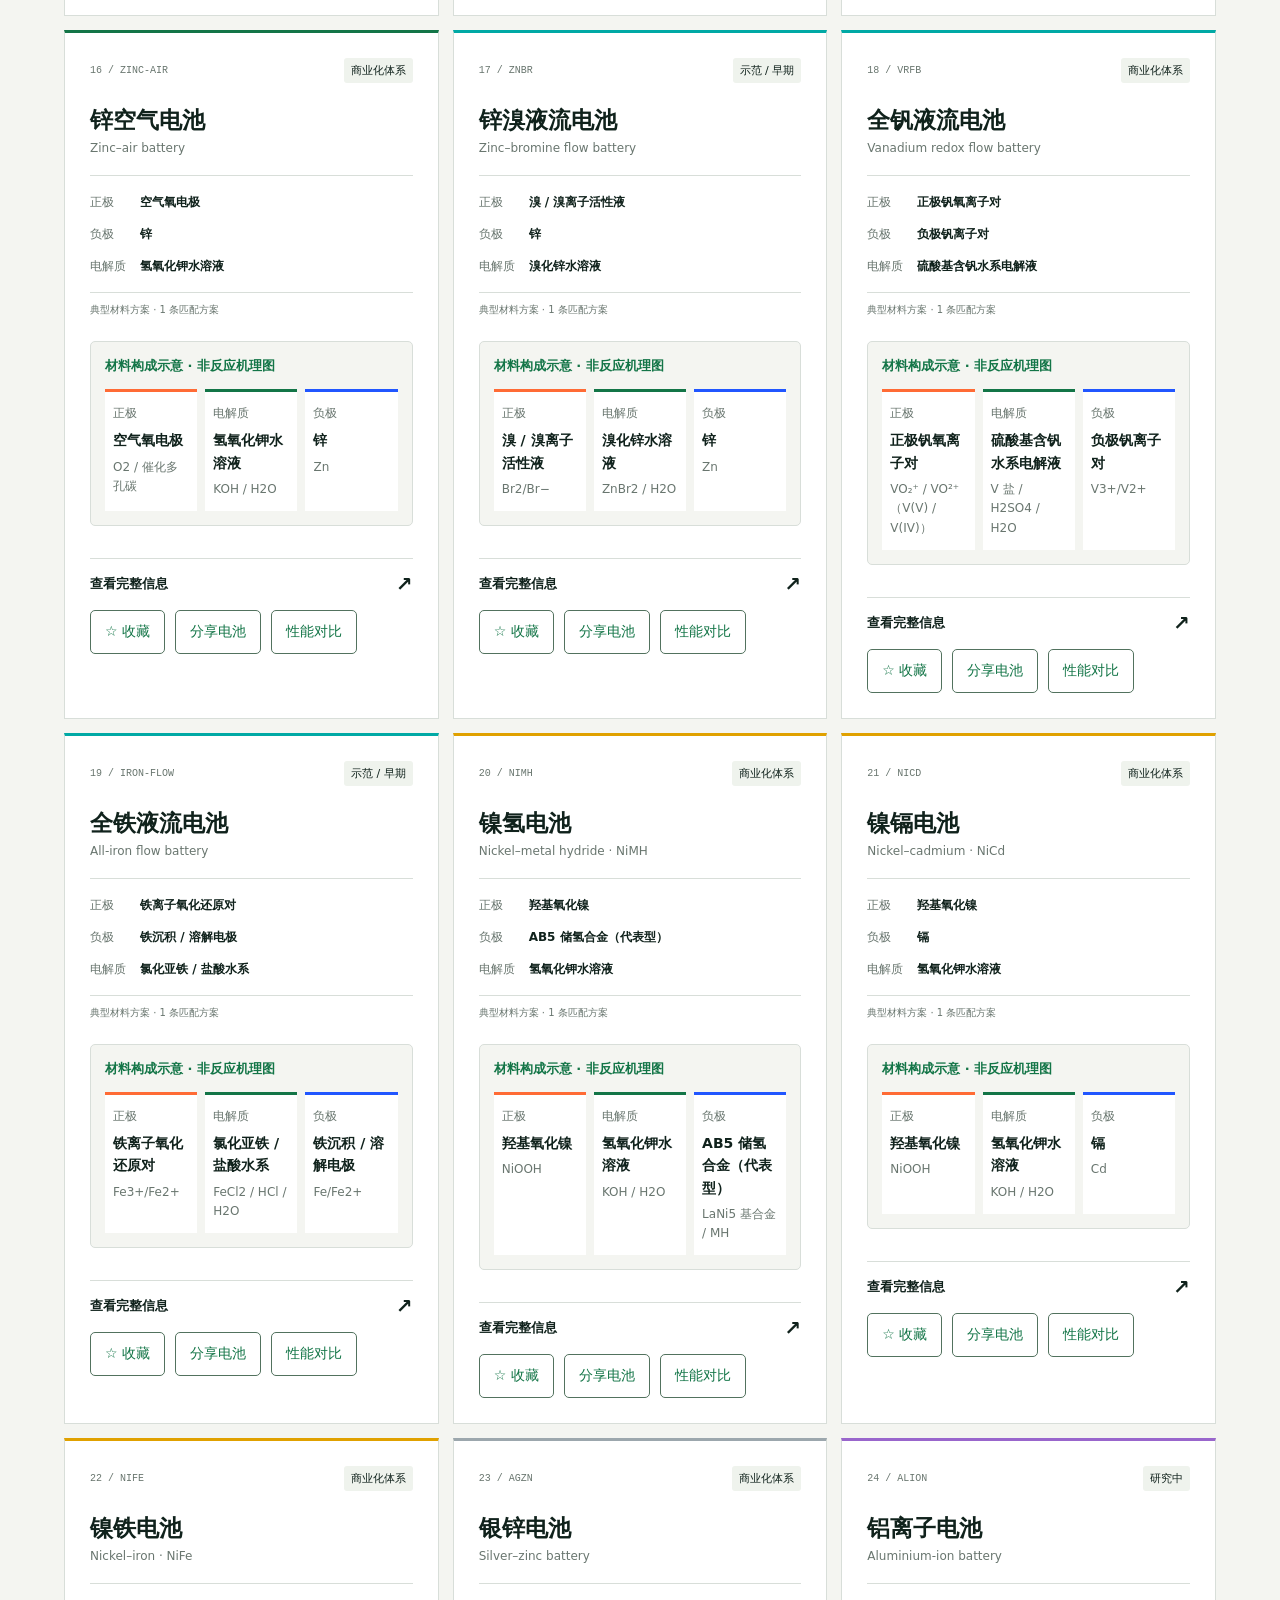
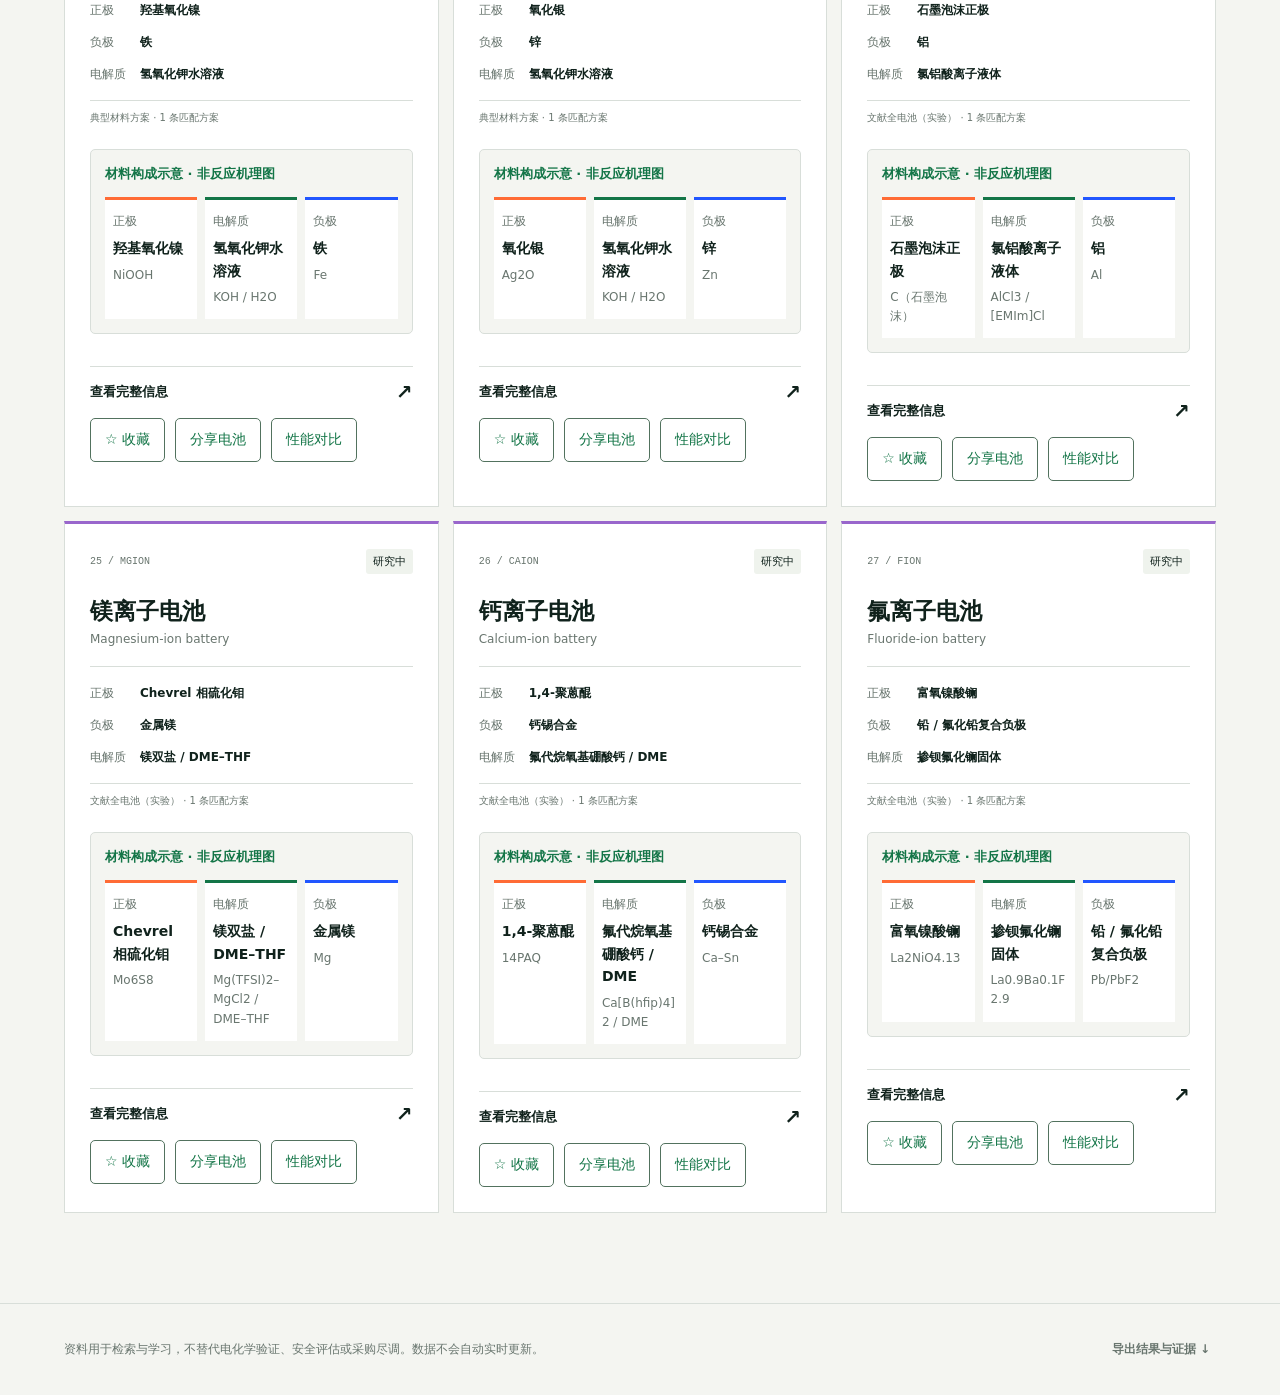
==== commit a6658110: "fix: replace misleading mechanism templates with sourced material compositions" ====
--- a/index.html
+++ b/index.html
@@ -1,584 +1,565 @@
-<!doctype html>
-<html lang="zh-CN">
-<head><meta charset="utf-8"><meta name="viewport" content="width=device-width,initial-scale=1"><meta name="description" content="按具体材料检索电池方案，查看生产商与公开证据。"><title>材料电池图谱 · 手机离线版</title><style>:root{--ink:#10221c;--muted:#69766f;--line:#d8ded9;--paper:#f4f5f1;--white:#fff;--acid:#d7ff43;--acid-dark:#bbeb18;--orange:#ff6b35;--blue:#2156ff;--green:#137547;--shadow:0 20px 60px rgba(20,38,31,.09)}
-*{box-sizing:border-box}html{scroll-behavior:smooth}body{margin:0;background:var(--paper);color:var(--ink);font-family:"Segoe UI","Microsoft YaHei",system-ui,sans-serif;min-width:320px}button,input{font:inherit}button{color:inherit}.topbar{height:76px;padding:0 clamp(20px,5vw,76px);display:flex;align-items:center;justify-content:space-between;border-bottom:1px solid var(--line);background:rgba(244,245,241,.92);position:sticky;top:0;z-index:20;backdrop-filter:blur(14px)}.brand{display:flex;align-items:center;gap:13px;color:inherit;text-decoration:none;font-weight:800;letter-spacing:.02em}.brand small{display:block;font-size:9px;letter-spacing:.18em;color:var(--muted);margin-top:2px}.brand-mark{width:35px;height:35px;background:var(--ink);border-radius:50%;display:flex;align-items:center;justify-content:center;gap:3px}.brand-mark i{width:3px;background:var(--acid);border-radius:4px}.brand-mark i:nth-child(1){height:9px}.brand-mark i:nth-child(2){height:18px}.brand-mark i:nth-child(3){height:13px}.database-stat{font-size:13px;color:var(--muted);display:flex;align-items:center;gap:6px}.database-stat span{width:7px;height:7px;border-radius:50%;background:#16a463;box-shadow:0 0 0 4px rgba(22,164,99,.12)}.database-stat b{color:var(--ink)}main{max-width:1420px;margin:0 auto;padding:0 clamp(20px,5vw,76px)}.intro{padding:74px 0 48px;display:grid;grid-template-columns:1.1fr .7fr;gap:60px;align-items:end}.eyebrow,.panel-head p{font-size:11px;font-weight:800;letter-spacing:.2em;color:var(--green);margin:0 0 18px}.intro h1{font-size:clamp(42px,6vw,82px);line-height:.98;letter-spacing:-.055em;margin:0;font-weight:770}.intro h1 em{font-style:normal;color:transparent;-webkit-text-stroke:1.4px var(--ink)}.lede{font-size:16px;line-height:1.8;color:var(--muted);max-width:520px;margin:0 0 4px}.workbench{background:var(--ink);color:white;border-radius:3px;padding:32px clamp(20px,3vw,44px) 24px;box-shadow:var(--shadow)}.workbench-head,.results-head{display:flex;justify-content:space-between;align-items:center}.workbench-head>div,.results-head>div:first-child{display:flex;align-items:center;gap:14px}.section-index{font-family:ui-monospace,monospace;color:var(--acid);font-size:12px}.workbench h2,.results-section h2{font-size:18px;margin:0;letter-spacing:.02em}.text-button{border:0;background:none;color:#a9b4ae;text-decoration:underline;text-underline-offset:4px;cursor:pointer;font-size:13px}.slots{display:grid;grid-template-columns:1fr 70px 1fr 70px 1fr;align-items:stretch;margin-top:28px}.slot{background:#173027;border:1px solid #29453a;padding:22px;min-height:234px;display:flex;flex-direction:column;transition:border-color .2s,transform .2s}.slot:hover{border-color:#557266;transform:translateY(-2px)}.slot:first-child{border-radius:3px 0 0 3px}.slot:last-child{border-radius:0 3px 3px 0}.slot.electrolyte{background:#1a362c}.slot-top{display:flex;justify-content:space-between;align-items:center}.slot-number{font:11px ui-monospace,monospace;color:#82958d}.polarity{width:28px;height:28px;border-radius:50%;display:grid;place-items:center;font-weight:800}.polarity.positive{background:var(--orange)}.polarity.negative{background:var(--blue)}.polarity.neutral{background:var(--acid);color:var(--ink)}.slot-copy{margin:17px 0 13px}.slot h3{font-size:24px;margin:0 0 2px}.slot-copy p{font:10px ui-monospace,monospace;letter-spacing:.15em;color:#8ba096;margin:0}.chips{display:flex;flex-wrap:wrap;gap:7px;min-height:37px}.chip{border:1px solid #5a7268;background:#243f35;color:white;border-radius:2px;padding:7px 8px 7px 10px;display:inline-flex;align-items:center;gap:8px;font-size:13px}.chip b{font-size:15px}.chip button{border:0;background:none;color:#9eb0a8;padding:0;cursor:pointer;font-size:16px;line-height:1}.add-element{margin-top:auto;border:1px dashed #52675e;background:transparent;color:#c5d0cb;border-radius:2px;padding:11px;cursor:pointer;text-align:left;transition:.2s}.add-element:hover{border-color:var(--acid);color:var(--acid)}.add-element span{margin-right:7px}.connector{display:flex;flex-direction:column;align-items:center;justify-content:center;gap:8px;color:#60766c}.connector span{height:38px;border-left:1px dashed #496158}.connector b{writing-mode:vertical-rl;font:8px ui-monospace,monospace;letter-spacing:.15em}.logic-note{margin:20px 0 0;color:#91a29b;font-size:12px}.logic-note span{color:var(--acid);border:1px solid #466057;padding:4px 7px;margin-right:7px}.results-section{padding:74px 0 90px}.results-head{padding-bottom:24px;border-bottom:1px solid var(--line)}.results-head .section-index{color:var(--green)}.results-meta{display:flex;align-items:baseline;gap:9px}.results-meta strong{font-size:38px}.results-meta span{font:10px ui-monospace,monospace;letter-spacing:.15em;color:var(--muted)}.filter-row{display:flex;justify-content:space-between;gap:20px;margin:22px 0}.tabs{display:flex;gap:7px;flex-wrap:wrap}.tab{border:1px solid var(--line);background:transparent;padding:8px 13px;border-radius:2px;font-size:13px;cursor:pointer}.tab.active{background:var(--ink);color:white;border-color:var(--ink)}.search-results{height:38px;border-bottom:1px solid var(--ink);display:flex;align-items:center;gap:7px;min-width:240px}.search-results input,.element-search input{border:0;background:transparent;outline:0;width:100%;font-size:14px}.result-grid{display:grid;grid-template-columns:repeat(3,1fr);gap:14px}.card{background:var(--white);border:1px solid var(--line);padding:24px;min-height:310px;display:flex;flex-direction:column;position:relative;overflow:hidden;transition:.2s}.card:hover{transform:translateY(-3px);box-shadow:var(--shadow);border-color:#b6c2bb}.card:before{content:"";position:absolute;left:0;top:0;width:4px;height:100%;background:var(--accent,var(--acid))}.card-head{display:flex;justify-content:space-between;gap:12px}.status{font-size:11px;padding:5px 7px;border-radius:2px;background:#eaf5ed;color:#177146;height:max-content;white-space:nowrap}.status.pilot{background:#fff3dc;color:#9b5f00}.status.research{background:#eceeff;color:#424fa1}.card h3{font-size:21px;line-height:1.25;margin:0}.card .english{font:10px ui-monospace,monospace;color:var(--muted);letter-spacing:.1em;margin:5px 0 23px}.chemistry{display:grid;grid-template-columns:1fr auto 1fr;gap:9px;align-items:center;background:#f5f7f4;padding:13px;margin-bottom:18px}.chem-side span{display:block;font-size:9px;color:var(--muted);margin-bottom:4px}.chem-side b{font-size:13px}.chem-arrow{font-size:17px;color:var(--green)}.metrics{display:grid;grid-template-columns:1fr 1fr;gap:8px;margin-top:auto}.metric{border-top:1px solid var(--line);padding-top:10px}.metric span{display:block;font-size:10px;color:var(--muted);margin-bottom:3px}.metric b{font-size:13px}.element-tags{display:flex;gap:5px;flex-wrap:wrap;margin:0 0 14px}.element-tag{font:11px ui-monospace,monospace;border:1px solid var(--line);padding:3px 6px;color:#53645b}.empty-state{text-align:center;background:white;border:1px solid var(--line);padding:60px 20px}.empty-state>span{display:block;font-size:40px;color:#9da9a3}.empty-state h3{font-size:22px;margin:12px 0 6px}.empty-state p{color:var(--muted);max-width:520px;margin:0 auto 20px}.empty-state button,.panel-foot button{border:0;background:var(--ink);color:white;padding:11px 18px;cursor:pointer}footer{padding:25px clamp(20px,5vw,76px);border-top:1px solid var(--line);display:flex;justify-content:space-between;align-items:center;gap:20px;color:var(--muted);font-size:12px}footer button{border:0;background:none;font-weight:700;cursor:pointer}footer button span{font-size:17px;margin-left:6px}.modal{position:fixed;inset:0;z-index:50;display:none}.modal.open{display:block}.modal-backdrop{position:absolute;inset:0;background:rgba(7,17,13,.6);backdrop-filter:blur(4px)}.element-panel{position:absolute;right:0;top:0;bottom:0;width:min(620px,94vw);background:var(--paper);padding:34px;display:flex;flex-direction:column;box-shadow:-20px 0 70px rgba(0,0,0,.2);animation:slide .25s ease-out}@keyframes slide{from{transform:translateX(35px);opacity:.4}}.panel-head{display:flex;justify-content:space-between;align-items:start}.panel-head p{margin-bottom:8px}.panel-head h2{font-size:28px;margin:0}.close-button{border:1px solid var(--line);background:white;width:40px;height:40px;font-size:24px;cursor:pointer}.element-search{display:flex;align-items:center;gap:9px;background:white;border:1px solid var(--line);padding:12px 14px;margin:24px 0 14px}.quick-elements{display:flex;gap:7px;overflow:auto;padding-bottom:12px}.quick-pill{border:1px solid var(--line);background:transparent;padding:7px 10px;cursor:pointer;white-space:nowrap;font-size:12px}.periodic-list{overflow:auto;display:grid;grid-template-columns:repeat(6,1fr);gap:7px;padding:5px 3px 30px}.element{border:1px solid var(--line);background:white;min-height:68px;padding:8px;text-align:left;cursor:pointer;position:relative}.element:hover,.element.selected{background:var(--acid);border-color:var(--acid-dark)}.element .z{font:9px ui-monospace,monospace;color:var(--muted);position:absolute;right:6px;top:6px}.element b{display:block;font-size:19px}.element small{font-size:10px;color:var(--muted)}.panel-foot{margin-top:auto;border-top:1px solid var(--line);padding-top:18px;display:flex;align-items:center;justify-content:space-between;font-size:12px;color:var(--muted)}
-@media(max-width:900px){.intro{grid-template-columns:1fr;padding-top:48px;gap:24px}.slots{grid-template-columns:1fr;gap:10px}.connector{display:none}.slot,.slot:first-child,.slot:last-child{border-radius:3px;min-height:205px}.result-grid{grid-template-columns:repeat(2,1fr)}}
-@media(max-width:620px){.topbar{height:66px}.database-stat{display:none}.intro h1{font-size:43px}.lede{font-size:15px}.workbench{margin-left:-8px;margin-right:-8px}.result-grid{grid-template-columns:1fr}.filter-row{flex-direction:column}.search-results{width:100%}.element-panel{padding:24px 18px}.periodic-list{grid-template-columns:repeat(4,1fr)}footer{align-items:flex-start;flex-direction:column}.results-section{padding-bottom:60px}}
-@media(prefers-reduced-motion:reduce){*{scroll-behavior:auto!important;animation:none!important;transition:none!important}}
-.match-explanation{margin:0 0 20px;padding:16px 18px;border-left:4px solid var(--green);background:#eaf2ed;color:#40544a}.match-explanation strong{color:var(--ink)}.match-explanation p{margin:5px 0;line-height:1.6;font-size:14px}.card-reason{margin:10px 0 14px;border:1px solid var(--line);background:#f7f8f5;padding:10px 12px}.card-reason summary{cursor:pointer;font-weight:750;font-size:13px;color:var(--green)}.card-reason p{font-size:12px;line-height:1.65;color:#53645b;margin:9px 0 3px}.card-reason small{display:block;color:var(--muted);line-height:1.5}.empty-state #emptyDiagnosis{max-width:720px;margin:0 auto 20px}.empty-caution{font-size:13px}.relax-actions{display:flex;justify-content:center;gap:8px;flex-wrap:wrap}.empty-state .relax-actions button{background:white;color:var(--ink);border:1px solid var(--ink)}
-.card-action{margin-top:18px;border:0;border-top:1px solid var(--line);background:transparent;padding:13px 0 0;display:flex;justify-content:space-between;align-items:center;font-weight:750;cursor:pointer;text-align:left}.card-action span{font-size:20px;transition:transform .2s}.card-action:hover span{transform:translateX(4px)}.detail-modal{z-index:60}.detail-panel{position:absolute;right:0;top:0;bottom:0;width:min(720px,96vw);overflow-y:auto;background:var(--white);padding:clamp(30px,5vw,64px);box-shadow:-20px 0 70px rgba(0,0,0,.24);animation:slide .25s ease-out}.detail-close{position:sticky;float:right;top:0;z-index:2}.detail-kicker{font:11px ui-monospace,monospace;letter-spacing:.16em;color:var(--green);margin:0 0 16px}.detail-title{font-size:clamp(34px,5vw,58px);line-height:1.02;letter-spacing:-.045em;margin:0 60px 8px 0}.detail-en{color:var(--muted);margin:0 0 28px}.detail-summary{font-size:17px;line-height:1.75;margin:0 0 30px;padding-left:18px;border-left:4px solid var(--detail-accent,var(--acid))}.detail-badges{display:flex;flex-wrap:wrap;gap:8px;margin-bottom:36px}.detail-badges span{border:1px solid var(--line);padding:7px 10px;font-size:12px}.detail-section{border-top:1px solid var(--line);padding:24px 0}.detail-section h3{font-size:13px;letter-spacing:.08em;margin:0 0 15px}.detail-flow{display:grid;grid-template-columns:1fr 1fr 1fr;gap:10px}.detail-material{background:var(--paper);padding:15px}.detail-material span{display:block;color:var(--muted);font-size:11px;margin-bottom:7px}.detail-material b{font-size:15px}.detail-copy-grid{display:grid;grid-template-columns:1fr 1fr;gap:22px}.detail-copy-grid div{background:var(--paper);padding:18px}.detail-copy-grid span{display:block;font-size:11px;font-weight:800;letter-spacing:.08em;color:var(--green);margin-bottom:8px}.detail-copy-grid p{line-height:1.7;margin:0;font-size:14px}.detail-warning{font-size:12px;color:var(--muted);line-height:1.6;margin:24px 0 0}@media(max-width:620px){.detail-panel{padding:28px 20px}.detail-flow,.detail-copy-grid{grid-template-columns:1fr}.detail-title{font-size:36px}}
-</style><style>.intro{padding:48px 0 34px;gap:45px}.intro h1{font-size:clamp(38px,5vw,66px);line-height:1.13}.coverage{font:12px ui-monospace,monospace;color:var(--green);margin-top:22px}.slot{min-width:0;padding:18px}.slot h3{font-size:22px}.slots{grid-template-columns:1fr 35px 1.2fr 35px 1fr}.connector b{font-size:7px}.unrestricted{font-size:13px;color:#aec2b7;padding:6px 0}.examples{display:flex;align-items:center;flex-wrap:wrap;gap:10px;font-size:12px;margin-top:20px}.examples>span{color:#adc3b6}.examples button{border:1px solid #476255;background:#203d30;color:#dbeddf;padding:7px 11px;cursor:pointer;border-radius:20px}.examples button:hover{color:var(--ink);background:var(--acid)}.scope-note{font-size:12px;line-height:1.8;color:var(--muted);padding:18px 0;border-bottom:1px solid var(--line)}.results-section{padding-top:36px}.result-notice{font-size:12px;line-height:1.7;color:var(--muted)}.battery-result{display:flex;flex-direction:column;background:white;border:1px solid var(--line);border-top:3px solid var(--card-accent);padding:25px;min-width:0}.result-top{display:flex;align-items:center;justify-content:space-between;gap:6px}.catalog-id{font:10px ui-monospace,monospace;color:var(--muted)}.stage-tag{display:inline-block;background:#eff3ed;font-size:11px;padding:5px 7px;border-radius:3px}.battery-result h3{font-size:23px;margin:22px 0 5px}.english-name{color:var(--muted);font-size:12px;margin:0 0 20px}.combination{border-block:1px solid var(--line);padding:10px 0}.combination-row{display:grid;grid-template-columns:42px 1fr;gap:8px;padding:7px 0;font-size:12px;line-height:1.5}.combination-row>span{color:var(--muted)}.combination-row b{font-weight:600;overflow-wrap:anywhere}.profile-count{font-size:10px;color:var(--muted)}.maker-preview{margin-top:auto;padding-top:13px;display:grid;gap:7px}.maker-preview small{font-size:10px;color:var(--muted)}.maker-preview strong{font-size:16px}.maker-preview>span{font-size:11px;color:var(--green)}.battery-result .card-action{font-size:13px}.atlas-dialog{border:0;padding:28px;width:min(760px,94vw);max-height:90dvh;color:var(--ink);background:var(--paper);box-shadow:var(--shadow);border-radius:8px;overflow:auto}.atlas-dialog::backdrop{background:rgba(7,25,16,.62);backdrop-filter:blur(3px)}.dialog-heading{display:flex;align-items:center;justify-content:space-between;gap:15px}.dialog-heading h2{margin:0;font-size:24px}.dialog-heading .eyebrow{margin:0 0 8px}.picker-controls{display:grid;grid-template-columns:1fr 160px;gap:12px;margin:20px 0}.picker-controls input,.picker-controls select{min-width:0;border:1px solid var(--line);border-radius:3px;padding:12px;background:white;font:inherit;font-size:13px}.material-list{display:grid;grid-template-columns:1fr 1fr;gap:10px;max-height:48dvh;overflow:auto;padding:2px}.material-option{position:relative;text-align:left;border:1px solid var(--line);background:white;padding:16px 32px 16px 15px;display:flex;flex-direction:column;gap:7px;cursor:pointer;min-width:0;overflow-wrap:anywhere}.material-option.selected{background:#e9f8c1;border-color:#73a927}.material-title{font-size:14px;font-weight:700}.material-option code{font-size:11px;color:var(--green);white-space:normal}.material-option small{font-size:10px;line-height:1.6;color:var(--muted)}.select-indicator{position:absolute;right:10px;top:12px}.dialog-foot{display:flex;justify-content:space-between;align-items:center;padding-top:20px;font-size:12px;color:var(--muted)}.primary{background:var(--ink);color:white;border:0;padding:11px 18px;border-radius:3px;cursor:pointer}.detail-dialog{background:white}.detail-dialog h2{font-size:34px;margin:20px 0 10px}.detail-dialog .detail-summary{font-size:15px}.detail-copy-grid{grid-template-columns:1fr}.profile-detail{border:1px solid var(--line);padding:18px;margin:18px 0}.profile-kind{font-size:11px;font-weight:700;color:var(--green);margin-bottom:15px}.material-detail{padding:12px;background:var(--paper);margin:8px 0;overflow-wrap:anywhere}.material-detail>span{font-size:11px;color:var(--muted)}.material-detail h4{margin:4px 0;font-size:15px}.material-detail code{font-size:12px}.material-detail p{font-size:12px;line-height:1.6;margin:5px 0}.sources{padding-left:20px;font-size:12px;line-height:1.7}.sources li{margin:9px 0}.sources a{color:var(--green);text-underline-offset:3px;overflow-wrap:anywhere}.sources small{display:block;font-size:10px;color:var(--muted)}.company-detail{background:var(--paper);padding:20px}.company-detail h4{font-size:23px;margin:0 0 12px}.company-detail p{font-size:14px;line-height:1.8}.company-detail>small{font-size:11px;color:var(--muted)}.sr-only{position:absolute;width:1px;height:1px;padding:0;margin:-1px;overflow:hidden;clip:rect(0,0,0,0);white-space:nowrap;border:0}button:focus-visible,input:focus-visible,select:focus-visible,a:focus-visible{outline:3px solid #34875e;outline-offset:3px}.chip{max-width:100%;font-size:11px;overflow-wrap:anywhere}.chip button{flex-shrink:0}.no-materials{grid-column:1/-1;font-size:13px;line-height:1.8}
-@media(max-width:900px){.slots{grid-template-columns:1fr}.slot{min-height:180px}.intro{gap:24px}.connector{display:none}}
-@media(max-width:620px){.material-list{grid-template-columns:1fr}.picker-controls{grid-template-columns:1fr}.atlas-dialog{padding:20px}.result-top{flex-wrap:wrap}.detail-dialog h2{font-size:28px}.battery-result{padding:22px}.tabs{flex-wrap:wrap}.dialog-foot{gap:10px}.brand small{font-size:8px}.intro h1{font-size:40px}}
-.performance-section{margin-top:10px}.performance-heading{display:flex;align-items:baseline;justify-content:space-between;gap:12px;flex-wrap:wrap}.performance-heading h3{font-size:1.125rem}.performance-heading>span{font-size:.75rem;color:var(--muted)}.metric-context{padding:18px;border-left:4px solid var(--green);background:var(--paper)}.metric-context strong{display:block;font-size:1rem;line-height:1.5}.metric-context>span{display:inline-block;margin-top:8px;color:var(--green);font-size:.875rem}.metric-context p,.metric-caution{font-size:.875rem;line-height:1.75;margin:10px 0}.metric-caution{color:var(--muted)}.metric-grid{display:grid;grid-template-columns:repeat(2,minmax(0,1fr));gap:12px;margin:20px 0}.metric-card{border:1px solid var(--line);padding:18px;min-width:0;background:white}.metric-card dt{font-size:.875rem;font-weight:650;line-height:1.5}.metric-card dd{margin:12px 0;overflow-wrap:anywhere;line-height:1.4}.metric-card dd strong{font-size:clamp(1.4rem,4vw,2rem);font-weight:750;color:var(--green)}.metric-unit{font-size:1rem}.metric-basis{font-size:.75rem;color:var(--green);line-height:1.6}.metric-conditions{font-size:.875rem;line-height:1.7;overflow-wrap:anywhere}.metric-source{font-size:.875rem;color:var(--green);text-underline-offset:3px}.performance-section details{border-block-start:1px solid var(--line);padding:15px 0}.performance-section summary{font-size:.875rem;cursor:pointer;font-weight:650;line-height:1.6}.performance-section details dl{margin:15px 0}.performance-section details dl>div{margin:14px 0}.performance-section details dt{font-size:.875rem;font-weight:650}.performance-section details dd{margin:5px 0 0;font-size:.875rem;line-height:1.7;color:var(--muted)}.metric-cost{background:var(--paper);padding:16px;margin:10px 0;font-size:.875rem;line-height:1.7}.metric-cost p{margin:6px 0}.metric-evidence .sources{font-size:.875rem}.metric-evidence .sources small{font-size:.75rem}.performance-section summary:focus-visible{outline:3px solid var(--green);outline-offset:3px}@media(max-width:560px){.metric-grid{grid-template-columns:1fr}}
-</style><style>#materialDialog{width:min(1120px,96vw)}
-#materialDialog .picker-controls{grid-template-columns:1fr;margin-bottom:14px}
-.periodic-panel{border:1px solid var(--line);border-radius:6px;padding:14px;margin-bottom:18px;background:#f7f9f3}
-.periodic-panel summary{font-size:14px;font-weight:700;cursor:pointer}
-.periodic-toolbar{display:flex;align-items:center;justify-content:space-between;gap:12px;font-size:13px;margin:12px 0}
-.periodic-toolbar button{min-height:44px;background:white;border:1px solid var(--line);border-radius:4px;padding:8px 12px;cursor:pointer;flex-shrink:0}
-.periodic-scroll{overflow-x:auto;padding:5px 4px 12px;overscroll-behavior-x:contain}
-.periodic-table{display:grid;grid-template-columns:20px repeat(18,minmax(46px,1fr));grid-template-rows:20px repeat(7,66px) 66px 66px;gap:4px;min-width:920px}
-.periodic-axis{display:grid;place-items:center;color:var(--muted);font:10px ui-monospace,monospace}
-.periodic-cell{position:relative;display:flex;flex-direction:column;align-items:center;justify-content:center;gap:1px;min-width:44px;padding:3px 1px;border:1px solid #9bb6a4;background:#e1efdf;border-radius:4px;color:#183d2c;cursor:pointer}
-.periodic-cell small{font:9px ui-monospace,monospace;align-self:flex-start;margin-left:4px}
-.periodic-cell strong{font:700 19px ui-monospace,monospace}
-.periodic-cell span{font-size:11px}
-.periodic-cell i{position:absolute;right:3px;top:2px;font-size:12px;font-style:normal}
-.periodic-cell.lanthanide{background:#e2edf5;border-color:#a8becf;color:#23465e}
-.periodic-cell.actinide{background:#ece5f5;border-color:#bdacd0;color:#513963}
-.periodic-cell.unrecorded{background:#f5f5f1;border-color:#dcdfd6;color:#69736d}
-.periodic-cell:hover{border-color:#204e34;box-shadow:inset 0 0 0 1px #204e34}
-.periodic-cell[aria-pressed="true"]{background:#d5f18c;color:#153824;border:2px solid #295b36}
-.periodic-range{display:grid;place-content:center;text-align:center;font-size:10px;line-height:1.6;color:var(--muted);border:1px dashed #bac5b8;border-radius:4px}
-.periodic-legend{display:flex;flex-wrap:wrap;gap:12px;font-size:11px;color:var(--muted);margin:12px 0 0}
-.periodic-legend span:nth-child(2){color:#23465e}.periodic-legend span:nth-child(3){color:#513963}
-.periodic-panel summary:focus-visible,.periodic-scroll:focus-visible{outline:3px solid #34875e;outline-offset:3px}
-#materialDialog .material-list{max-height:36dvh}
-@media(max-width:620px){#materialDialog{padding:16px}.periodic-panel{padding:10px}.periodic-toolbar{align-items:flex-start;flex-direction:column}.periodic-toolbar button{width:100%}}
-</style><style>.saved-toolbar,.saved-actions{display:flex;flex-wrap:wrap;gap:10px;align-items:center;margin:14px 0}
-.saved-toolbar button,.saved-actions button{border:1px solid #52725e;background:white;color:var(--green);border-radius:5px;padding:10px 14px;min-height:44px;cursor:pointer;font-size:14px}
-.saved-toolbar button[aria-pressed="true"],.saved-actions button[aria-pressed="true"]{background:#def3b4;color:#193e29}
-.saved-toolbar>span{font-size:13px;color:var(--muted);line-height:1.6}
-#saveStatus,#shareStatus{font-size:14px;line-height:1.6;color:var(--green)}
-#shareDialog p{font-size:16px;line-height:1.7}
-#shareUrl{display:block;width:100%;box-sizing:border-box;resize:vertical;margin-top:10px;padding:12px;font-size:14px;line-height:1.6;border:1px solid var(--line)}
-#shareDialog label{font-size:14px}
-.saved-actions{margin-bottom:0}
-</style><style>.compare-dialog{width:min(1080px,96vw)}
-.metric-provenance{font-size:13px;line-height:1.7;color:var(--green);overflow-wrap:anywhere}
-.compare-selectors,.compare-context,.compare-pair{display:grid;grid-template-columns:repeat(2,minmax(0,1fr));gap:16px}
-.compare-selectors{margin:22px 0}
-.compare-selectors label{display:grid;gap:8px;font-size:14px;font-weight:650}
-.compare-selectors select{width:100%;min-width:0;min-height:44px;border:1px solid var(--line);padding:10px;font:inherit;background:white;border-radius:4px}
-#compareStatus{font-size:14px;line-height:1.7;color:var(--green)}
-#compareSuggestions>p{font-size:14px;line-height:1.7;color:var(--muted)}
-.compare-recommendations{display:grid;grid-template-columns:repeat(3,minmax(0,1fr));gap:10px}
-.compare-recommendations button{display:flex;flex-direction:column;gap:10px;align-items:flex-start;text-align:left;padding:16px;min-height:44px;border:1px solid var(--line);border-radius:5px;background:white;color:var(--ink);cursor:pointer}
-.compare-recommendations button[aria-pressed="true"]{background:#e6f5c9;border-color:var(--green)}
-.compare-recommendations strong{font-size:16px}
-.compare-recommendations span{font-size:14px;line-height:1.7}
-.compare-recommendations small{font-size:12px;color:var(--muted);margin-top:auto}
-.compare-placeholder,.compare-caution{background:#eaf0e4;padding:18px;font-size:16px;line-height:1.8}
-.compare-context article{background:white;border:1px solid var(--line);padding:18px;min-width:0;overflow-wrap:anywhere}
-.compare-context p,.compare-context summary{font-size:14px;line-height:1.7}
-.compare-context article>span{font-size:13px;color:var(--green)}
-.compare-context summary{cursor:pointer}
-.compare-metric{margin-top:22px;border:1px solid var(--line);padding:18px;background:white}
-.compare-metric h4{font-size:18px;margin:0 0 8px}
-.compare-definition{font-size:14px;line-height:1.6;color:var(--muted)}
-.compare-warning{font-size:14px;line-height:1.6;padding:8px 12px;background:#fff4da;color:#72500e}
-.compare-value{min-width:0;overflow-wrap:anywhere;padding:12px;background:#f5f7f1}
-.compare-name{display:block;font-size:14px;color:var(--green);margin-bottom:12px}
-.compare-value>strong{font-size:22px;line-height:1.5}
-.compare-value>strong small{font-size:14px}
-.compare-value>p,.compare-value .sources{font-size:14px;line-height:1.7}
-.compare-value .sources small{font-size:12px}
-@media(max-width:620px){.compare-recommendations,.compare-selectors,.compare-context{grid-template-columns:1fr}.compare-pair{gap:8px}.compare-metric{padding:10px}.compare-value{padding:8px}.compare-value>strong{font-size:18px}.compare-dialog{padding:14px}}
-@media(max-width:360px){.compare-pair{grid-template-columns:1fr}}
-</style><meta name="theme-color" content="#10221c"><style>@media(max-width:700px){body{min-width:0}.topbar{padding-inline:16px}.intro{padding:24px 0;gap:12px}.intro h1{font-size:32px}.lede{font-size:16px}.coverage{font-size:12px}.intro .eyebrow{font-size:12px}.slot{min-height:160px}.slot h3{font-size:20px}.slot-copy{margin:8px 0}.add-element,.primary,.close-button,.tab,.examples button,.text-button,.chip button{min-height:44px}.chip button,.close-button{min-width:44px}.chip{font-size:14px}.unrestricted,.logic-note,.scope-note,.result-notice,.profile-count,.catalog-id,.stage-tag,.maker-preview small,.maker-preview>span,.english-name{font-size:13px}.combination-row,.card-action,.material-option small{font-size:14px}.material-title{font-size:16px}.material-option code{font-size:14px}.picker-controls input,.picker-controls select,.search-results input{font-size:16px}.atlas-dialog{max-height:90vh;max-height:90dvh;width:calc(100% - 20px);padding:18px}.material-list{max-height:46vh;max-height:46dvh}.dialog-heading{position:sticky;top:-18px;background:var(--paper);z-index:2;padding-block:8px}.detail-dialog .dialog-heading{background:white}.detail-copy-grid p,.material-detail p{font-size:16px}.detail-section h3,.material-detail>span,.material-detail code,.sources,.detail-warning,.company-detail>small{font-size:14px}.sources small{font-size:12px}.company-detail p{font-size:16px}.dialog-foot{font-size:14px}.battery-result .card-action{font-size:14px;min-height:48px}footer{padding:20px;font-size:14px}.material-option{min-height:72px}.detail-dialog{overflow-wrap:anywhere}}</style>
-<style>
-.card-mechanism{position:relative;margin:13px 0 12px;background:#eef3ed;border:1px solid #e1e7e1;border-radius:5px;overflow:hidden}
-.card-mechanism img{display:block;width:100%;height:148px;object-fit:cover;object-position:center;background:var(--paper)}
-.card-mechanism figcaption{position:absolute;right:10px;bottom:9px;left:10px;display:flex;align-items:center;justify-content:space-between;gap:8px;font-size:10px;color:var(--muted)}
-.card-mechanism figcaption span{background:rgba(255,255,255,.9);padding:3px 6px;border-radius:3px}
-.card-mechanism figcaption span:first-child{color:var(--green);font-weight:800}
-.card-mechanism figcaption span:last-child{background:rgba(16,34,28,.86);color:white}
-@media(max-width:620px){.card-mechanism img{height:128px}}
-.data-coverage{margin:13px 0 4px}
-.coverage-bar{display:flex;height:6px;border-radius:999px;background:#e5eae6;overflow:hidden}
-.coverage-bar span{display:block;height:100%}
-.coverage-direct{background:var(--green)}
-.coverage-context{background:#e0a83e}
-.data-coverage p{font-size:11px;color:var(--muted);margin:7px 0 0;line-height:1.5;overflow-wrap:anywhere}
-.performance-section .data-coverage{margin:18px 0;padding:14px 16px;background:#f5f7f1;border:1px solid var(--line);border-radius:5px}
-.performance-section .data-coverage p{font-size:13px}
-.detail-match-section p{font-size:14px;line-height:1.75;margin:0}
-.detail-match-section small{display:block;color:var(--muted);margin-top:8px;line-height:1.65}
-.data-coverage strong{color:var(--ink)}
-.card-metrics{display:grid;grid-template-columns:repeat(auto-fit,minmax(104px,1fr));gap:8px;margin:14px 0}
-.mini-metric{background:#f6f8f4;border:1px solid #e3e8e3;border-radius:4px;padding:9px 10px;min-width:0}
-.mini-metric span{display:block;font-size:10px;color:var(--muted);line-height:1.4;margin-bottom:5px}
-.mini-metric strong{display:block;font-size:16px;line-height:1.2;color:var(--ink);overflow-wrap:anywhere}
-.mini-metric small{font-size:10px;color:var(--muted)}
-.metric-empty{font-size:11px;color:var(--muted);background:#f6f8f4;border:1px dashed var(--line);padding:10px;border-radius:4px;margin:14px 0}
-.card-facts{display:grid;gap:9px;margin:2px 0 14px}@media(min-width:700px){.card-facts{grid-template-columns:1fr 1fr}}
-.fact{border-left:3px solid var(--line);padding:2px 0 2px 10px}
-.fact span{display:block;font-size:10px;font-weight:800;letter-spacing:.06em;color:var(--green);margin-bottom:4px}
-.fact p{font-size:12px;line-height:1.65;color:#44584e;margin:0;overflow-wrap:anywhere}
-@media(max-width:420px){.card-metrics{grid-template-columns:repeat(2,minmax(0,1fr))}.mini-metric{padding:8px 9px}}
-.mechanism-section{margin-top:10px}
-.mechanism-map-note{margin:0 0 14px;padding:12px 14px;border-left:4px solid var(--green);background:#eaf2ed;color:#40544a;font-size:13px;line-height:1.7}
-.mechanism-figure{margin:0}
-.mechanism-canvas-shell{position:relative;background:#eef3ed;border:1px solid var(--line);border-radius:6px;padding:14px}
-.mechanism-canvas{overflow-x:auto;-webkit-overflow-scrolling:touch}
-.mechanism-figure img{display:block;width:100%;height:auto;border-radius:4px;background:var(--paper)}
-.mechanism-figure figcaption{font-size:12px;line-height:1.7;color:var(--muted);margin-top:10px}
-.mechanism-zoom{position:absolute;right:12px;bottom:12px;min-height:40px;padding:8px 12px;border:1px solid rgba(255,255,255,.24);border-radius:999px;background:rgba(16,34,28,.92);color:#fff;font-size:12px;font-weight:700;cursor:pointer;box-shadow:0 8px 24px rgba(16,34,28,.2)}
-.mechanism-zoom:hover{background:var(--green)}
-.mechanism-dialog{width:min(1180px,96vw);background:white}
-.mechanism-zoom-stage{overflow:auto;max-height:72dvh;background:#eef3ed;border:1px solid var(--line);border-radius:6px;padding:14px}
-.mechanism-zoom-stage img{display:block;width:100%;min-width:0;height:auto;background:var(--paper);border-radius:4px}
-.mechanism-zoom-caption{font-size:12px;line-height:1.7;color:var(--muted);margin:12px 0 0}
-@media(max-width:700px){.mechanism-canvas-shell{padding:10px}.mechanism-canvas img{min-width:720px}.mechanism-zoom{right:10px;bottom:10px;min-height:44px}.mechanism-zoom-stage{padding:10px}.mechanism-zoom-stage img{min-width:720px}}
-</style>
-</head>
-<body>
-<header class="topbar"><a class="brand" href="#"><span class="brand-mark"><i></i><i></i><i></i></span><span>材料电池图谱 <small>BATTERY ATLAS / MATERIAL EDITION</small></span></a><div class="database-stat"><span></span><b id="systemCount">27</b> 个体系 · 核查 2026.09.09</div></header>
-<main>
-<section class="intro"><div><p class="eyebrow">FROM ELEMENTS TO MATERIALS · 02</p><h1>选对材料，<br><em>找到电池体系。</em></h1></div><div><p class="lede">从化学名称和材料结构出发，检索正极、负极与电解质的完整组合，再了解背后的生产商与公开证据。</p><p class="coverage" id="coverage"></p></div></section>
-<section class="workbench" aria-label="电池材料筛选器"><div class="workbench-head"><div><span class="section-index">01</span><h2>配置材料条件</h2></div><button class="text-button" id="clearAll" type="button">清空全部</button></div><div class="slots">
-<article class="slot "><div class="slot-top"><span class="slot-number">A</span><span class="polarity positive">＋</span></div><div class="slot-copy"><h3>正极材料</h3><p>CATHODE</p></div><div class="chips" id="cathodeChips"></div><button class="add-element" data-open="cathode" type="button">＋ 选择材料</button></article><div class="connector" aria-hidden="true"><span></span><b>ION FLOW</b><span></span></div><article class="slot electrolyte"><div class="slot-top"><span class="slot-number">E</span><span class="polarity neutral">↔</span></div><div class="slot-copy"><h3>电解液 / 电解质</h3><p>ELECTROLYTE</p></div><div class="chips" id="electrolyteChips"></div><button class="add-element" data-open="electrolyte" type="button">＋ 选择材料</button></article><div class="connector" aria-hidden="true"><span></span><b>ION FLOW</b><span></span></div><article class="slot "><div class="slot-top"><span class="slot-number">B</span><span class="polarity negative">−</span></div><div class="slot-copy"><h3>负极材料</h3><p>ANODE</p></div><div class="chips" id="anodeChips"></div><button class="add-element" data-open="anode" type="button">＋ 选择材料</button></article>
-</div><p class="logic-note"><span>匹配逻辑</span> 同栏多选为“或”的候选方案，三栏之间取“且”；空栏不限。复合材料是独立条目，多选不代表混合制造。</p><div class="examples"><span>试一试</span><button data-example="lfp">磷酸铁锂 + 石墨</button><button data-example="sodium">硬碳钠电池</button><button data-example="solid">微米硅 + 固体电解质</button></div></section>
-<aside class="scope-note">这是持续扩充的公开资料库，不是“全球所有电池”的穷尽清单。匹配表示命中已收录的典型或文献方案，不等于配方认证。企业按体系关联，不代表使用所显示的实验配方。</aside>
-<section class="results-section"><div class="saved-toolbar"><button id="favoritesOnly" aria-pressed="false">☆ 只看收藏</button><button id="shareResults">分享当前筛选</button><span>收藏仅存于当前浏览器，清除网站数据会删除收藏。</span></div><p id="saveStatus" role="status" aria-live="polite"></p><div class="results-head"><div><span class="section-index">02</span><h2>匹配的电池体系</h2></div><div class="results-meta"><strong id="matchCount">0</strong><span>RESULTS</span></div></div><div class="filter-row"><div class="tabs" aria-label="体系成熟度筛选"><button class="tab active" data-status="all" aria-pressed="true">全部</button><button class="tab " data-status="commercial" aria-pressed="false">商业化体系</button><button class="tab " data-status="pilot" aria-pressed="false">示范 / 早期</button><button class="tab " data-status="research" aria-pressed="false">研究中</button></div><label class="search-results"><input id="resultSearch" type="search" aria-label="搜索体系、材料或企业" placeholder="搜索体系、材料或企业"></label></div><p class="result-notice">企业标签区分量产、研发与历史记录；“代表性生产商”不代表统一市场排名。</p><div id="matchExplanation" class="match-explanation" aria-live="polite"></div><div id="resultGrid" class="result-grid"></div><div class="empty-state" id="emptyState" hidden><span>∅</span><h3>未找到已收录的完整方案</h3><div id="emptyDiagnosis"></div><button id="resetEmpty">重置筛选</button></div><p id="liveStatus" class="sr-only" aria-live="polite"></p></section>
-</main><footer><p>资料用于检索与学习，不替代电化学验证、安全评估或采购尽调。数据不会自动实时更新。</p><button id="exportJson">导出结果与证据 ↓</button></footer>
-<dialog id="materialDialog" class="atlas-dialog" aria-labelledby="pickerTitle"><div class="dialog-heading"><div><p class="eyebrow">MATERIAL SELECTOR</p><h2 id="pickerTitle">选择材料</h2></div><button class="close-button" data-close="materialDialog" aria-label="关闭材料选择器">×</button></div><p class="result-notice">元素仅用于查找材料；例如选 C 可找到石墨和硬碳，但不会把两者合并。</p><div class="picker-controls"><input id="materialSearch" type="search" aria-label="搜索材料" placeholder="材料名、化学式或别名，如 LFP、石墨"></div><details class="periodic-panel" open><summary>通过元素周期表查找材料</summary><p class="result-notice">点击元素筛选，再次点击取消。淡色且标记“·”表示此位置尚未收录相关材料，不代表不能用于电池。手机可左右滑动周期表。</p><div class="periodic-toolbar"><span id="elementStatus" aria-live="polite">所有元素</span><button type="button" data-element-clear="true">清除元素筛选</button></div><div class="periodic-scroll" tabindex="0" role="region" aria-label="元素周期表，可横向滚动"><div id="periodicTable" class="periodic-table"></div></div><p class="periodic-legend"><span>绿色：主表</span><span>蓝色：镧系</span><span>紫色：锕系</span><span>✓ 当前元素</span></p></details><div id="materialList" class="material-list"></div><div class="dialog-foot"><span id="pickerCount"></span><button class="primary" data-close="materialDialog">完成选择</button></div></dialog>
-<dialog id="detailDialog" class="atlas-dialog detail-dialog" aria-labelledby="detailTitle"><div class="dialog-heading"><span class="eyebrow">BATTERY DOSSIER</span><button class="close-button" data-close="detailDialog" aria-label="关闭电池介绍">×</button></div><div id="detailContent"></div></dialog><dialog id="mechanismDialog" class="atlas-dialog mechanism-dialog" aria-labelledby="mechanismZoomTitle"><div class="dialog-heading"><div><p class="eyebrow">MECHANISM VIEWER</p><h2 id="mechanismZoomTitle">机制图放大</h2></div><button class="close-button" data-close="mechanismDialog" aria-label="关闭机制图放大">×</button></div><div class="mechanism-zoom-stage"><img id="mechanismZoomImage" alt=""></div><p id="mechanismZoomCaption" class="mechanism-zoom-caption"></p></dialog>
-<dialog id="shareDialog" class="atlas-dialog" aria-labelledby="shareTitle"><div class="dialog-heading"><h2 id="shareTitle">分享链接</h2><button class="close-button" data-close="shareDialog" aria-label="关闭分享">×</button></div><p>链接包含所选电池或材料筛选条件，不包含你的收藏。任何获得链接的人都可以浏览网站。</p><label for="shareUrl">可复制的链接</label><textarea id="shareUrl" readonly rows="4"></textarea><div class="saved-toolbar"><button id="copyShare">复制链接</button><button id="nativeShare">系统分享</button></div><p id="shareStatus" role="status" aria-live="polite"></p></dialog><dialog id="compareDialog" class="atlas-dialog compare-dialog" aria-labelledby="compareTitle"><div class="dialog-heading"><div><p class="eyebrow">PERFORMANCE COMPARISON</p><h2 id="compareTitle">电池性能对比</h2></div><button class="close-button" data-close="compareDialog" aria-label="关闭电池对比">×</button></div><div class="compare-selectors"><label>A · 第一种电池<select id="compareFirst"></select></label><label>B · 第二种电池<select id="compareSecond"></select></label></div><p id="compareStatus" role="status" aria-live="polite"></p><div id="compareSuggestions"></div><div id="compareContent"></div></dialog><noscript><p>请启用 JavaScript 以使用材料检索。</p></noscript><script>globalThis.AtlasReady = (async () => {
-  const [manifestResponse, sharedResponse] = await Promise.all([fetch('data/index.json'), fetch('data/shared.json')]);
-  if (!manifestResponse.ok || !sharedResponse.ok) throw new Error('无法加载 Battery Atlas 数据索引');
-  const manifest = await manifestResponse.json();
-  const shared = await sharedResponse.json();
-  const systems = await Promise.all(manifest.systems.map(async item => {
-    const response = await fetch('data/' + item.file);
-    if (!response.ok) throw new Error('无法加载体系：' + item.id);
-    return response.json();
-  }));
-  const families = systems.map(item => ({...item.family,mechanismType:item.mechanismType||[],mechanismNote:item.mechanismNote||''}));
-  const profiles = systems.flatMap(item => item.profiles);
-  const materialMap = new Map([...systems.flatMap(item => item.materials), ...shared.unassignedMaterials].map(item => [item.id, item]));
-  const materials = shared.materialOrder.map(id => materialMap.get(id));
-  const manufacturers = systems.flatMap(item => item.manufacturers);
-  const records = Object.fromEntries(systems.filter(item => item.performance).map(item => [item.id, item.performance]));
-  const evidence = systems.flatMap(item => item.literatureUpdate);
-  globalThis.AtlasBase = { elements: shared.elements, families };
-  globalThis.AtlasMaterials = { materials, profiles };
-  globalThis.AtlasManufacturers = manufacturers;
-  globalThis.AtlasMetrics = {
-    schemaVersion: 2,
-    updatedAt: shared.metricsUpdatedAt,
-    definitions: shared.metricDefinitions,
-    sources: shared.metricSources,
-    records,
-    literatureUpdate: { ...(manifest.literatureUpdate || {}), added: evidence }
-  };
-})();</script><script>(function (root) {
-  'use strict';
-  const roles = ['cathode', 'anode', 'electrolyte'];
-  function validate(selection, materials) {
-    if (!selection || typeof selection !== 'object' || Array.isArray(selection)) throw new Error('材料条件必须是对象');
-    for (const key of Object.keys(selection)) if (!roles.includes(key)) throw new Error('未知位置：' + key);
-    const result = {};
-    for (const role of roles) {
-      const ids = selection[role] || [];
-      if (!Array.isArray(ids)) throw new Error('每处材料必须是 ID 数组');
-      for (const id of ids) if (!materials.some(m => m.id === id && m.roles.includes(role))) throw new Error('该位置不存在材料：' + id);
-      result[role] = [...new Set(ids)];
-    }
-    return result;
-  }
-  function match(profiles, selection, materials) {
-    const selected = validate(selection, materials);
-    return profiles.filter(p => roles.every(role => !selected[role].length || selected[role].includes(p[role])));
-  }
-  function explain(profiles, selection, materials) {
-    const selected = validate(selection, materials);
-    const matched = match(profiles, selected, materials);
-    const constraints = roles.map(role => {
-      const roleProfiles = profiles.filter(p => !selected[role].length || selected[role].includes(p[role]));
-      return {role, selectedIds:selected[role], profileCount:roleProfiles.length, familyCount:new Set(roleProfiles.map(p=>p.family)).size};
-    });
-    const relaxation = roles.filter(role=>selected[role].length).map(role => {
-      const relaxed = match(profiles, {...selected,[role]:[]}, materials);
-      return {role, profileCount:relaxed.length, familyCount:new Set(relaxed.map(p=>p.family)).size};
-    });
-    return {selected, matchedProfileIds:matched.map(p=>p.id), matchedFamilyIds:[...new Set(matched.map(p=>p.family))], constraints, relaxation};
-  }
-  const api = {roles, validate, match, explain}; root.AtlasMatcher = api;
-  if (typeof module !== 'undefined' && module.exports) module.exports = api;
-})(globalThis);
-</script><script>AtlasReady.then(() => {
- 'use strict';
- const $ = id => document.getElementById(id);
-const esc = value => String(value ?? '').replace(/[&<>"']/g, c => ({'&':'&amp;','<':'&lt;','>':'&gt;','"':'&quot;',"'":'&#39;'}[c]));
-const {materials, profiles} = AtlasMaterials;
-const material = Object.fromEntries(materials.map(m => [m.id,m]));
-const makers = Object.fromEntries(AtlasManufacturers.map(m => [m.family,m]));
-const families = AtlasBase.families.map(f => ({...f,status:({nawhite:'pilot',kion:'pilot','iron-flow':'pilot',solid:'pilot',lis:'pilot',alion:'research'})[f.id] || f.status}));
-const labels = {cathode:'正极',anode:'负极',electrolyte:'电解质'};
-const stages = {commercial:'商业化体系',pilot:'示范 / 早期',research:'研究中'};
-let selection = {cathode:[],anode:[],electrolyte:[]}, status='all', pickerRole='cathode', currentResults=[];
-const favoriteKey='battery-atlas-favorites-v1';
-let favorites=[], favoritesOnly=false;
-try {
- const saved=JSON.parse(window.localStorage.getItem(favoriteKey)||'[]');
- if(!Array.isArray(saved))throw new Error('invalid favorites');
- favorites=[...new Set(saved.filter(id=>families.some(f=>f.id===id)))];
-} catch { $('saveStatus').textContent='无法读取本地收藏；浏览器可能限制了存储。'; }
-function favoriteButton(id) {
- return '<button data-favorite="'+id+'" aria-pressed="'+favorites.includes(id)+'">'+(favorites.includes(id)?'★ 已收藏':'☆ 收藏')+'</button><button data-share-battery="'+id+'">分享电池</button><button data-compare="'+id+'">性能对比</button>';
+<!doctype html>
+<html lang="zh-CN">
+<head><meta charset="utf-8"><meta name="viewport" content="width=device-width,initial-scale=1"><meta name="description" content="按具体材料检索电池方案，查看生产商与公开证据。"><title>材料电池图谱 · 手机离线版</title><style>:root{--ink:#10221c;--muted:#69766f;--line:#d8ded9;--paper:#f4f5f1;--white:#fff;--acid:#d7ff43;--acid-dark:#bbeb18;--orange:#ff6b35;--blue:#2156ff;--green:#137547;--shadow:0 20px 60px rgba(20,38,31,.09)}
+*{box-sizing:border-box}html{scroll-behavior:smooth}body{margin:0;background:var(--paper);color:var(--ink);font-family:"Segoe UI","Microsoft YaHei",system-ui,sans-serif;min-width:320px}button,input{font:inherit}button{color:inherit}.topbar{height:76px;padding:0 clamp(20px,5vw,76px);display:flex;align-items:center;justify-content:space-between;border-bottom:1px solid var(--line);background:rgba(244,245,241,.92);position:sticky;top:0;z-index:20;backdrop-filter:blur(14px)}.brand{display:flex;align-items:center;gap:13px;color:inherit;text-decoration:none;font-weight:800;letter-spacing:.02em}.brand small{display:block;font-size:9px;letter-spacing:.18em;color:var(--muted);margin-top:2px}.brand-mark{width:35px;height:35px;background:var(--ink);border-radius:50%;display:flex;align-items:center;justify-content:center;gap:3px}.brand-mark i{width:3px;background:var(--acid);border-radius:4px}.brand-mark i:nth-child(1){height:9px}.brand-mark i:nth-child(2){height:18px}.brand-mark i:nth-child(3){height:13px}.database-stat{font-size:13px;color:var(--muted);display:flex;align-items:center;gap:6px}.database-stat span{width:7px;height:7px;border-radius:50%;background:#16a463;box-shadow:0 0 0 4px rgba(22,164,99,.12)}.database-stat b{color:var(--ink)}main{max-width:1420px;margin:0 auto;padding:0 clamp(20px,5vw,76px)}.intro{padding:74px 0 48px;display:grid;grid-template-columns:1.1fr .7fr;gap:60px;align-items:end}.eyebrow,.panel-head p{font-size:11px;font-weight:800;letter-spacing:.2em;color:var(--green);margin:0 0 18px}.intro h1{font-size:clamp(42px,6vw,82px);line-height:.98;letter-spacing:-.055em;margin:0;font-weight:770}.intro h1 em{font-style:normal;color:transparent;-webkit-text-stroke:1.4px var(--ink)}.lede{font-size:16px;line-height:1.8;color:var(--muted);max-width:520px;margin:0 0 4px}.workbench{background:var(--ink);color:white;border-radius:3px;padding:32px clamp(20px,3vw,44px) 24px;box-shadow:var(--shadow)}.workbench-head,.results-head{display:flex;justify-content:space-between;align-items:center}.workbench-head>div,.results-head>div:first-child{display:flex;align-items:center;gap:14px}.section-index{font-family:ui-monospace,monospace;color:var(--acid);font-size:12px}.workbench h2,.results-section h2{font-size:18px;margin:0;letter-spacing:.02em}.text-button{border:0;background:none;color:#a9b4ae;text-decoration:underline;text-underline-offset:4px;cursor:pointer;font-size:13px}.slots{display:grid;grid-template-columns:1fr 70px 1fr 70px 1fr;align-items:stretch;margin-top:28px}.slot{background:#173027;border:1px solid #29453a;padding:22px;min-height:234px;display:flex;flex-direction:column;transition:border-color .2s,transform .2s}.slot:hover{border-color:#557266;transform:translateY(-2px)}.slot:first-child{border-radius:3px 0 0 3px}.slot:last-child{border-radius:0 3px 3px 0}.slot.electrolyte{background:#1a362c}.slot-top{display:flex;justify-content:space-between;align-items:center}.slot-number{font:11px ui-monospace,monospace;color:#82958d}.polarity{width:28px;height:28px;border-radius:50%;display:grid;place-items:center;font-weight:800}.polarity.positive{background:var(--orange)}.polarity.negative{background:var(--blue)}.polarity.neutral{background:var(--acid);color:var(--ink)}.slot-copy{margin:17px 0 13px}.slot h3{font-size:24px;margin:0 0 2px}.slot-copy p{font:10px ui-monospace,monospace;letter-spacing:.15em;color:#8ba096;margin:0}.chips{display:flex;flex-wrap:wrap;gap:7px;min-height:37px}.chip{border:1px solid #5a7268;background:#243f35;color:white;border-radius:2px;padding:7px 8px 7px 10px;display:inline-flex;align-items:center;gap:8px;font-size:13px}.chip b{font-size:15px}.chip button{border:0;background:none;color:#9eb0a8;padding:0;cursor:pointer;font-size:16px;line-height:1}.add-element{margin-top:auto;border:1px dashed #52675e;background:transparent;color:#c5d0cb;border-radius:2px;padding:11px;cursor:pointer;text-align:left;transition:.2s}.add-element:hover{border-color:var(--acid);color:var(--acid)}.add-element span{margin-right:7px}.connector{display:flex;flex-direction:column;align-items:center;justify-content:center;gap:8px;color:#60766c}.connector span{height:38px;border-left:1px dashed #496158}.connector b{writing-mode:vertical-rl;font:8px ui-monospace,monospace;letter-spacing:.15em}.logic-note{margin:20px 0 0;color:#91a29b;font-size:12px}.logic-note span{color:var(--acid);border:1px solid #466057;padding:4px 7px;margin-right:7px}.results-section{padding:74px 0 90px}.results-head{padding-bottom:24px;border-bottom:1px solid var(--line)}.results-head .section-index{color:var(--green)}.results-meta{display:flex;align-items:baseline;gap:9px}.results-meta strong{font-size:38px}.results-meta span{font:10px ui-monospace,monospace;letter-spacing:.15em;color:var(--muted)}.filter-row{display:flex;justify-content:space-between;gap:20px;margin:22px 0}.tabs{display:flex;gap:7px;flex-wrap:wrap}.tab{border:1px solid var(--line);background:transparent;padding:8px 13px;border-radius:2px;font-size:13px;cursor:pointer}.tab.active{background:var(--ink);color:white;border-color:var(--ink)}.search-results{height:38px;border-bottom:1px solid var(--ink);display:flex;align-items:center;gap:7px;min-width:240px}.search-results input,.element-search input{border:0;background:transparent;outline:0;width:100%;font-size:14px}.result-grid{display:grid;grid-template-columns:repeat(3,1fr);gap:14px}.card{background:var(--white);border:1px solid var(--line);padding:24px;min-height:310px;display:flex;flex-direction:column;position:relative;overflow:hidden;transition:.2s}.card:hover{transform:translateY(-3px);box-shadow:var(--shadow);border-color:#b6c2bb}.card:before{content:"";position:absolute;left:0;top:0;width:4px;height:100%;background:var(--accent,var(--acid))}.card-head{display:flex;justify-content:space-between;gap:12px}.status{font-size:11px;padding:5px 7px;border-radius:2px;background:#eaf5ed;color:#177146;height:max-content;white-space:nowrap}.status.pilot{background:#fff3dc;color:#9b5f00}.status.research{background:#eceeff;color:#424fa1}.card h3{font-size:21px;line-height:1.25;margin:0}.card .english{font:10px ui-monospace,monospace;color:var(--muted);letter-spacing:.1em;margin:5px 0 23px}.chemistry{display:grid;grid-template-columns:1fr auto 1fr;gap:9px;align-items:center;background:#f5f7f4;padding:13px;margin-bottom:18px}.chem-side span{display:block;font-size:9px;color:var(--muted);margin-bottom:4px}.chem-side b{font-size:13px}.chem-arrow{font-size:17px;color:var(--green)}.metrics{display:grid;grid-template-columns:1fr 1fr;gap:8px;margin-top:auto}.metric{border-top:1px solid var(--line);padding-top:10px}.metric span{display:block;font-size:10px;color:var(--muted);margin-bottom:3px}.metric b{font-size:13px}.element-tags{display:flex;gap:5px;flex-wrap:wrap;margin:0 0 14px}.element-tag{font:11px ui-monospace,monospace;border:1px solid var(--line);padding:3px 6px;color:#53645b}.empty-state{text-align:center;background:white;border:1px solid var(--line);padding:60px 20px}.empty-state>span{display:block;font-size:40px;color:#9da9a3}.empty-state h3{font-size:22px;margin:12px 0 6px}.empty-state p{color:var(--muted);max-width:520px;margin:0 auto 20px}.empty-state button,.panel-foot button{border:0;background:var(--ink);color:white;padding:11px 18px;cursor:pointer}footer{padding:25px clamp(20px,5vw,76px);border-top:1px solid var(--line);display:flex;justify-content:space-between;align-items:center;gap:20px;color:var(--muted);font-size:12px}footer button{border:0;background:none;font-weight:700;cursor:pointer}footer button span{font-size:17px;margin-left:6px}.modal{position:fixed;inset:0;z-index:50;display:none}.modal.open{display:block}.modal-backdrop{position:absolute;inset:0;background:rgba(7,17,13,.6);backdrop-filter:blur(4px)}.element-panel{position:absolute;right:0;top:0;bottom:0;width:min(620px,94vw);background:var(--paper);padding:34px;display:flex;flex-direction:column;box-shadow:-20px 0 70px rgba(0,0,0,.2);animation:slide .25s ease-out}@keyframes slide{from{transform:translateX(35px);opacity:.4}}.panel-head{display:flex;justify-content:space-between;align-items:start}.panel-head p{margin-bottom:8px}.panel-head h2{font-size:28px;margin:0}.close-button{border:1px solid var(--line);background:white;width:40px;height:40px;font-size:24px;cursor:pointer}.element-search{display:flex;align-items:center;gap:9px;background:white;border:1px solid var(--line);padding:12px 14px;margin:24px 0 14px}.quick-elements{display:flex;gap:7px;overflow:auto;padding-bottom:12px}.quick-pill{border:1px solid var(--line);background:transparent;padding:7px 10px;cursor:pointer;white-space:nowrap;font-size:12px}.periodic-list{overflow:auto;display:grid;grid-template-columns:repeat(6,1fr);gap:7px;padding:5px 3px 30px}.element{border:1px solid var(--line);background:white;min-height:68px;padding:8px;text-align:left;cursor:pointer;position:relative}.element:hover,.element.selected{background:var(--acid);border-color:var(--acid-dark)}.element .z{font:9px ui-monospace,monospace;color:var(--muted);position:absolute;right:6px;top:6px}.element b{display:block;font-size:19px}.element small{font-size:10px;color:var(--muted)}.panel-foot{margin-top:auto;border-top:1px solid var(--line);padding-top:18px;display:flex;align-items:center;justify-content:space-between;font-size:12px;color:var(--muted)}
+@media(max-width:900px){.intro{grid-template-columns:1fr;padding-top:48px;gap:24px}.slots{grid-template-columns:1fr;gap:10px}.connector{display:none}.slot,.slot:first-child,.slot:last-child{border-radius:3px;min-height:205px}.result-grid{grid-template-columns:repeat(2,1fr)}}
+@media(max-width:620px){.topbar{height:66px}.database-stat{display:none}.intro h1{font-size:43px}.lede{font-size:15px}.workbench{margin-left:-8px;margin-right:-8px}.result-grid{grid-template-columns:1fr}.filter-row{flex-direction:column}.search-results{width:100%}.element-panel{padding:24px 18px}.periodic-list{grid-template-columns:repeat(4,1fr)}footer{align-items:flex-start;flex-direction:column}.results-section{padding-bottom:60px}}
+@media(prefers-reduced-motion:reduce){*{scroll-behavior:auto!important;animation:none!important;transition:none!important}}
+.match-explanation{margin:0 0 20px;padding:16px 18px;border-left:4px solid var(--green);background:#eaf2ed;color:#40544a}.match-explanation strong{color:var(--ink)}.match-explanation p{margin:5px 0;line-height:1.6;font-size:14px}.card-reason{margin:10px 0 14px;border:1px solid var(--line);background:#f7f8f5;padding:10px 12px}.card-reason summary{cursor:pointer;font-weight:750;font-size:13px;color:var(--green)}.card-reason p{font-size:12px;line-height:1.65;color:#53645b;margin:9px 0 3px}.card-reason small{display:block;color:var(--muted);line-height:1.5}.empty-state #emptyDiagnosis{max-width:720px;margin:0 auto 20px}.empty-caution{font-size:13px}.relax-actions{display:flex;justify-content:center;gap:8px;flex-wrap:wrap}.empty-state .relax-actions button{background:white;color:var(--ink);border:1px solid var(--ink)}
+.card-action{margin-top:18px;border:0;border-top:1px solid var(--line);background:transparent;padding:13px 0 0;display:flex;justify-content:space-between;align-items:center;font-weight:750;cursor:pointer;text-align:left}.card-action span{font-size:20px;transition:transform .2s}.card-action:hover span{transform:translateX(4px)}.detail-modal{z-index:60}.detail-panel{position:absolute;right:0;top:0;bottom:0;width:min(720px,96vw);overflow-y:auto;background:var(--white);padding:clamp(30px,5vw,64px);box-shadow:-20px 0 70px rgba(0,0,0,.24);animation:slide .25s ease-out}.detail-close{position:sticky;float:right;top:0;z-index:2}.detail-kicker{font:11px ui-monospace,monospace;letter-spacing:.16em;color:var(--green);margin:0 0 16px}.detail-title{font-size:clamp(34px,5vw,58px);line-height:1.02;letter-spacing:-.045em;margin:0 60px 8px 0}.detail-en{color:var(--muted);margin:0 0 28px}.detail-summary{font-size:17px;line-height:1.75;margin:0 0 30px;padding-left:18px;border-left:4px solid var(--detail-accent,var(--acid))}.detail-badges{display:flex;flex-wrap:wrap;gap:8px;margin-bottom:36px}.detail-badges span{border:1px solid var(--line);padding:7px 10px;font-size:12px}.detail-section{border-top:1px solid var(--line);padding:24px 0}.detail-section h3{font-size:13px;letter-spacing:.08em;margin:0 0 15px}.detail-flow{display:grid;grid-template-columns:1fr 1fr 1fr;gap:10px}.detail-material{background:var(--paper);padding:15px}.detail-material span{display:block;color:var(--muted);font-size:11px;margin-bottom:7px}.detail-material b{font-size:15px}.detail-copy-grid{display:grid;grid-template-columns:1fr 1fr;gap:22px}.detail-copy-grid div{background:var(--paper);padding:18px}.detail-copy-grid span{display:block;font-size:11px;font-weight:800;letter-spacing:.08em;color:var(--green);margin-bottom:8px}.detail-copy-grid p{line-height:1.7;margin:0;font-size:14px}.detail-warning{font-size:12px;color:var(--muted);line-height:1.6;margin:24px 0 0}@media(max-width:620px){.detail-panel{padding:28px 20px}.detail-flow,.detail-copy-grid{grid-template-columns:1fr}.detail-title{font-size:36px}}
+
+.composition-figure{margin:14px 0;padding:14px;background:#f4f5f1;border:1px solid var(--line);border-radius:5px}.composition-figure figcaption{font-size:13px;font-weight:700;line-height:1.6;margin-bottom:12px;color:var(--green)}.composition-grid{display:grid;grid-template-columns:repeat(3,minmax(0,1fr));gap:8px}.composition-cell{padding:12px 8px;border-top:3px solid var(--green);background:white;overflow-wrap:anywhere}.composition-cathode{border-color:var(--orange)}.composition-anode{border-color:var(--blue)}.composition-cell span,.composition-cell strong,.composition-cell small{display:block;line-height:1.6}.composition-cell span{font-size:12px;color:var(--muted)}.composition-cell strong{font-size:14px;margin:6px 0}.composition-cell small{font-size:12px;color:var(--muted)}@media(max-width:420px){.composition-grid{grid-template-columns:1fr}.composition-cell{padding:10px 12px}}
+</style><style>.intro{padding:48px 0 34px;gap:45px}.intro h1{font-size:clamp(38px,5vw,66px);line-height:1.13}.coverage{font:12px ui-monospace,monospace;color:var(--green);margin-top:22px}.slot{min-width:0;padding:18px}.slot h3{font-size:22px}.slots{grid-template-columns:1fr 35px 1.2fr 35px 1fr}.connector b{font-size:7px}.unrestricted{font-size:13px;color:#aec2b7;padding:6px 0}.examples{display:flex;align-items:center;flex-wrap:wrap;gap:10px;font-size:12px;margin-top:20px}.examples>span{color:#adc3b6}.examples button{border:1px solid #476255;background:#203d30;color:#dbeddf;padding:7px 11px;cursor:pointer;border-radius:20px}.examples button:hover{color:var(--ink);background:var(--acid)}.scope-note{font-size:12px;line-height:1.8;color:var(--muted);padding:18px 0;border-bottom:1px solid var(--line)}.results-section{padding-top:36px}.result-notice{font-size:12px;line-height:1.7;color:var(--muted)}.battery-result{display:flex;flex-direction:column;background:white;border:1px solid var(--line);border-top:3px solid var(--card-accent);padding:25px;min-width:0}.result-top{display:flex;align-items:center;justify-content:space-between;gap:6px}.catalog-id{font:10px ui-monospace,monospace;color:var(--muted)}.stage-tag{display:inline-block;background:#eff3ed;font-size:11px;padding:5px 7px;border-radius:3px}.battery-result h3{font-size:23px;margin:22px 0 5px}.english-name{color:var(--muted);font-size:12px;margin:0 0 20px}.combination{border-block:1px solid var(--line);padding:10px 0}.combination-row{display:grid;grid-template-columns:42px 1fr;gap:8px;padding:7px 0;font-size:12px;line-height:1.5}.combination-row>span{color:var(--muted)}.combination-row b{font-weight:600;overflow-wrap:anywhere}.profile-count{font-size:10px;color:var(--muted)}.maker-preview{margin-top:auto;padding-top:13px;display:grid;gap:7px}.maker-preview small{font-size:10px;color:var(--muted)}.maker-preview strong{font-size:16px}.maker-preview>span{font-size:11px;color:var(--green)}.battery-result .card-action{font-size:13px}.atlas-dialog{border:0;padding:28px;width:min(760px,94vw);max-height:90dvh;color:var(--ink);background:var(--paper);box-shadow:var(--shadow);border-radius:8px;overflow:auto}.atlas-dialog::backdrop{background:rgba(7,25,16,.62);backdrop-filter:blur(3px)}.dialog-heading{display:flex;align-items:center;justify-content:space-between;gap:15px}.dialog-heading h2{margin:0;font-size:24px}.dialog-heading .eyebrow{margin:0 0 8px}.picker-controls{display:grid;grid-template-columns:1fr 160px;gap:12px;margin:20px 0}.picker-controls input,.picker-controls select{min-width:0;border:1px solid var(--line);border-radius:3px;padding:12px;background:white;font:inherit;font-size:13px}.material-list{display:grid;grid-template-columns:1fr 1fr;gap:10px;max-height:48dvh;overflow:auto;padding:2px}.material-option{position:relative;text-align:left;border:1px solid var(--line);background:white;padding:16px 32px 16px 15px;display:flex;flex-direction:column;gap:7px;cursor:pointer;min-width:0;overflow-wrap:anywhere}.material-option.selected{background:#e9f8c1;border-color:#73a927}.material-title{font-size:14px;font-weight:700}.material-option code{font-size:11px;color:var(--green);white-space:normal}.material-option small{font-size:10px;line-height:1.6;color:var(--muted)}.select-indicator{position:absolute;right:10px;top:12px}.dialog-foot{display:flex;justify-content:space-between;align-items:center;padding-top:20px;font-size:12px;color:var(--muted)}.primary{background:var(--ink);color:white;border:0;padding:11px 18px;border-radius:3px;cursor:pointer}.detail-dialog{background:white}.detail-dialog h2{font-size:34px;margin:20px 0 10px}.detail-dialog .detail-summary{font-size:15px}.detail-copy-grid{grid-template-columns:1fr}.profile-detail{border:1px solid var(--line);padding:18px;margin:18px 0}.profile-kind{font-size:11px;font-weight:700;color:var(--green);margin-bottom:15px}.material-detail{padding:12px;background:var(--paper);margin:8px 0;overflow-wrap:anywhere}.material-detail>span{font-size:11px;color:var(--muted)}.material-detail h4{margin:4px 0;font-size:15px}.material-detail code{font-size:12px}.material-detail p{font-size:12px;line-height:1.6;margin:5px 0}.sources{padding-left:20px;font-size:12px;line-height:1.7}.sources li{margin:9px 0}.sources a{color:var(--green);text-underline-offset:3px;overflow-wrap:anywhere}.sources small{display:block;font-size:10px;color:var(--muted)}.company-detail{background:var(--paper);padding:20px}.company-detail h4{font-size:23px;margin:0 0 12px}.company-detail p{font-size:14px;line-height:1.8}.company-detail>small{font-size:11px;color:var(--muted)}.sr-only{position:absolute;width:1px;height:1px;padding:0;margin:-1px;overflow:hidden;clip:rect(0,0,0,0);white-space:nowrap;border:0}button:focus-visible,input:focus-visible,select:focus-visible,a:focus-visible{outline:3px solid #34875e;outline-offset:3px}.chip{max-width:100%;font-size:11px;overflow-wrap:anywhere}.chip button{flex-shrink:0}.no-materials{grid-column:1/-1;font-size:13px;line-height:1.8}
+@media(max-width:900px){.slots{grid-template-columns:1fr}.slot{min-height:180px}.intro{gap:24px}.connector{display:none}}
+@media(max-width:620px){.material-list{grid-template-columns:1fr}.picker-controls{grid-template-columns:1fr}.atlas-dialog{padding:20px}.result-top{flex-wrap:wrap}.detail-dialog h2{font-size:28px}.battery-result{padding:22px}.tabs{flex-wrap:wrap}.dialog-foot{gap:10px}.brand small{font-size:8px}.intro h1{font-size:40px}}
+.performance-section{margin-top:10px}.performance-heading{display:flex;align-items:baseline;justify-content:space-between;gap:12px;flex-wrap:wrap}.performance-heading h3{font-size:1.125rem}.performance-heading>span{font-size:.75rem;color:var(--muted)}.metric-context{padding:18px;border-left:4px solid var(--green);background:var(--paper)}.metric-context strong{display:block;font-size:1rem;line-height:1.5}.metric-context>span{display:inline-block;margin-top:8px;color:var(--green);font-size:.875rem}.metric-context p,.metric-caution{font-size:.875rem;line-height:1.75;margin:10px 0}.metric-caution{color:var(--muted)}.metric-grid{display:grid;grid-template-columns:repeat(2,minmax(0,1fr));gap:12px;margin:20px 0}.metric-card{border:1px solid var(--line);padding:18px;min-width:0;background:white}.metric-card dt{font-size:.875rem;font-weight:650;line-height:1.5}.metric-card dd{margin:12px 0;overflow-wrap:anywhere;line-height:1.4}.metric-card dd strong{font-size:clamp(1.4rem,4vw,2rem);font-weight:750;color:var(--green)}.metric-unit{font-size:1rem}.metric-basis{font-size:.75rem;color:var(--green);line-height:1.6}.metric-conditions{font-size:.875rem;line-height:1.7;overflow-wrap:anywhere}.metric-source{font-size:.875rem;color:var(--green);text-underline-offset:3px}.performance-section details{border-block-start:1px solid var(--line);padding:15px 0}.performance-section summary{font-size:.875rem;cursor:pointer;font-weight:650;line-height:1.6}.performance-section details dl{margin:15px 0}.performance-section details dl>div{margin:14px 0}.performance-section details dt{font-size:.875rem;font-weight:650}.performance-section details dd{margin:5px 0 0;font-size:.875rem;line-height:1.7;color:var(--muted)}.metric-cost{background:var(--paper);padding:16px;margin:10px 0;font-size:.875rem;line-height:1.7}.metric-cost p{margin:6px 0}.metric-evidence .sources{font-size:.875rem}.metric-evidence .sources small{font-size:.75rem}.performance-section summary:focus-visible{outline:3px solid var(--green);outline-offset:3px}@media(max-width:560px){.metric-grid{grid-template-columns:1fr}}
+</style><style>#materialDialog{width:min(1120px,96vw)}
+#materialDialog .picker-controls{grid-template-columns:1fr;margin-bottom:14px}
+.periodic-panel{border:1px solid var(--line);border-radius:6px;padding:14px;margin-bottom:18px;background:#f7f9f3}
+.periodic-panel summary{font-size:14px;font-weight:700;cursor:pointer}
+.periodic-toolbar{display:flex;align-items:center;justify-content:space-between;gap:12px;font-size:13px;margin:12px 0}
+.periodic-toolbar button{min-height:44px;background:white;border:1px solid var(--line);border-radius:4px;padding:8px 12px;cursor:pointer;flex-shrink:0}
+.periodic-scroll{overflow-x:auto;padding:5px 4px 12px;overscroll-behavior-x:contain}
+.periodic-table{display:grid;grid-template-columns:20px repeat(18,minmax(46px,1fr));grid-template-rows:20px repeat(7,66px) 66px 66px;gap:4px;min-width:920px}
+.periodic-axis{display:grid;place-items:center;color:var(--muted);font:10px ui-monospace,monospace}
+.periodic-cell{position:relative;display:flex;flex-direction:column;align-items:center;justify-content:center;gap:1px;min-width:44px;padding:3px 1px;border:1px solid #9bb6a4;background:#e1efdf;border-radius:4px;color:#183d2c;cursor:pointer}
+.periodic-cell small{font:9px ui-monospace,monospace;align-self:flex-start;margin-left:4px}
+.periodic-cell strong{font:700 19px ui-monospace,monospace}
+.periodic-cell span{font-size:11px}
+.periodic-cell i{position:absolute;right:3px;top:2px;font-size:12px;font-style:normal}
+.periodic-cell.lanthanide{background:#e2edf5;border-color:#a8becf;color:#23465e}
+.periodic-cell.actinide{background:#ece5f5;border-color:#bdacd0;color:#513963}
+.periodic-cell.unrecorded{background:#f5f5f1;border-color:#dcdfd6;color:#69736d}
+.periodic-cell:hover{border-color:#204e34;box-shadow:inset 0 0 0 1px #204e34}
+.periodic-cell[aria-pressed="true"]{background:#d5f18c;color:#153824;border:2px solid #295b36}
+.periodic-range{display:grid;place-content:center;text-align:center;font-size:10px;line-height:1.6;color:var(--muted);border:1px dashed #bac5b8;border-radius:4px}
+.periodic-legend{display:flex;flex-wrap:wrap;gap:12px;font-size:11px;color:var(--muted);margin:12px 0 0}
+.periodic-legend span:nth-child(2){color:#23465e}.periodic-legend span:nth-child(3){color:#513963}
+.periodic-panel summary:focus-visible,.periodic-scroll:focus-visible{outline:3px solid #34875e;outline-offset:3px}
+#materialDialog .material-list{max-height:36dvh}
+@media(max-width:620px){#materialDialog{padding:16px}.periodic-panel{padding:10px}.periodic-toolbar{align-items:flex-start;flex-direction:column}.periodic-toolbar button{width:100%}}
+</style><style>.saved-toolbar,.saved-actions{display:flex;flex-wrap:wrap;gap:10px;align-items:center;margin:14px 0}
+.saved-toolbar button,.saved-actions button{border:1px solid #52725e;background:white;color:var(--green);border-radius:5px;padding:10px 14px;min-height:44px;cursor:pointer;font-size:14px}
+.saved-toolbar button[aria-pressed="true"],.saved-actions button[aria-pressed="true"]{background:#def3b4;color:#193e29}
+.saved-toolbar>span{font-size:13px;color:var(--muted);line-height:1.6}
+#saveStatus,#shareStatus{font-size:14px;line-height:1.6;color:var(--green)}
+#shareDialog p{font-size:16px;line-height:1.7}
+#shareUrl{display:block;width:100%;box-sizing:border-box;resize:vertical;margin-top:10px;padding:12px;font-size:14px;line-height:1.6;border:1px solid var(--line)}
+#shareDialog label{font-size:14px}
+.saved-actions{margin-bottom:0}
+</style><style>.compare-dialog{width:min(1080px,96vw)}
+.metric-provenance{font-size:13px;line-height:1.7;color:var(--green);overflow-wrap:anywhere}
+.compare-selectors,.compare-context,.compare-pair{display:grid;grid-template-columns:repeat(2,minmax(0,1fr));gap:16px}
+.compare-selectors{margin:22px 0}
+.compare-selectors label{display:grid;gap:8px;font-size:14px;font-weight:650}
+.compare-selectors select{width:100%;min-width:0;min-height:44px;border:1px solid var(--line);padding:10px;font:inherit;background:white;border-radius:4px}
+#compareStatus{font-size:14px;line-height:1.7;color:var(--green)}
+#compareSuggestions>p{font-size:14px;line-height:1.7;color:var(--muted)}
+.compare-recommendations{display:grid;grid-template-columns:repeat(3,minmax(0,1fr));gap:10px}
+.compare-recommendations button{display:flex;flex-direction:column;gap:10px;align-items:flex-start;text-align:left;padding:16px;min-height:44px;border:1px solid var(--line);border-radius:5px;background:white;color:var(--ink);cursor:pointer}
+.compare-recommendations button[aria-pressed="true"]{background:#e6f5c9;border-color:var(--green)}
+.compare-recommendations strong{font-size:16px}
+.compare-recommendations span{font-size:14px;line-height:1.7}
+.compare-recommendations small{font-size:12px;color:var(--muted);margin-top:auto}
+.compare-placeholder,.compare-caution{background:#eaf0e4;padding:18px;font-size:16px;line-height:1.8}
+.compare-context article{background:white;border:1px solid var(--line);padding:18px;min-width:0;overflow-wrap:anywhere}
+.compare-context p,.compare-context summary{font-size:14px;line-height:1.7}
+.compare-context article>span{font-size:13px;color:var(--green)}
+.compare-context summary{cursor:pointer}
+.compare-metric{margin-top:22px;border:1px solid var(--line);padding:18px;background:white}
+.compare-metric h4{font-size:18px;margin:0 0 8px}
+.compare-definition{font-size:14px;line-height:1.6;color:var(--muted)}
+.compare-warning{font-size:14px;line-height:1.6;padding:8px 12px;background:#fff4da;color:#72500e}
+.compare-value{min-width:0;overflow-wrap:anywhere;padding:12px;background:#f5f7f1}
+.compare-name{display:block;font-size:14px;color:var(--green);margin-bottom:12px}
+.compare-value>strong{font-size:22px;line-height:1.5}
+.compare-value>strong small{font-size:14px}
+.compare-value>p,.compare-value .sources{font-size:14px;line-height:1.7}
+.compare-value .sources small{font-size:12px}
+@media(max-width:620px){.compare-recommendations,.compare-selectors,.compare-context{grid-template-columns:1fr}.compare-pair{gap:8px}.compare-metric{padding:10px}.compare-value{padding:8px}.compare-value>strong{font-size:18px}.compare-dialog{padding:14px}}
+@media(max-width:360px){.compare-pair{grid-template-columns:1fr}}
+</style><meta name="theme-color" content="#10221c"><style>@media(max-width:700px){body{min-width:0}.topbar{padding-inline:16px}.intro{padding:24px 0;gap:12px}.intro h1{font-size:32px}.lede{font-size:16px}.coverage{font-size:12px}.intro .eyebrow{font-size:12px}.slot{min-height:160px}.slot h3{font-size:20px}.slot-copy{margin:8px 0}.add-element,.primary,.close-button,.tab,.examples button,.text-button,.chip button{min-height:44px}.chip button,.close-button{min-width:44px}.chip{font-size:14px}.unrestricted,.logic-note,.scope-note,.result-notice,.profile-count,.catalog-id,.stage-tag,.maker-preview small,.maker-preview>span,.english-name{font-size:13px}.combination-row,.card-action,.material-option small{font-size:14px}.material-title{font-size:16px}.material-option code{font-size:14px}.picker-controls input,.picker-controls select,.search-results input{font-size:16px}.atlas-dialog{max-height:90vh;max-height:90dvh;width:calc(100% - 20px);padding:18px}.material-list{max-height:46vh;max-height:46dvh}.dialog-heading{position:sticky;top:-18px;background:var(--paper);z-index:2;padding-block:8px}.detail-dialog .dialog-heading{background:white}.detail-copy-grid p,.material-detail p{font-size:16px}.detail-section h3,.material-detail>span,.material-detail code,.sources,.detail-warning,.company-detail>small{font-size:14px}.sources small{font-size:12px}.company-detail p{font-size:16px}.dialog-foot{font-size:14px}.battery-result .card-action{font-size:14px;min-height:48px}footer{padding:20px;font-size:14px}.material-option{min-height:72px}.detail-dialog{overflow-wrap:anywhere}}</style>
+<style>
+.card-mechanism{position:relative;margin:13px 0 12px;background:#eef3ed;border:1px solid #e1e7e1;border-radius:5px;overflow:hidden}
+.card-mechanism img{display:block;width:100%;height:148px;object-fit:cover;object-position:center;background:var(--paper)}
+.card-mechanism figcaption{position:absolute;right:10px;bottom:9px;left:10px;display:flex;align-items:center;justify-content:space-between;gap:8px;font-size:10px;color:var(--muted)}
+.card-mechanism figcaption span{background:rgba(255,255,255,.9);padding:3px 6px;border-radius:3px}
+.card-mechanism figcaption span:first-child{color:var(--green);font-weight:800}
+.card-mechanism figcaption span:last-child{background:rgba(16,34,28,.86);color:white}
+@media(max-width:620px){.card-mechanism img{height:128px}}
+.data-coverage{margin:13px 0 4px}
+.coverage-bar{display:flex;height:6px;border-radius:999px;background:#e5eae6;overflow:hidden}
+.coverage-bar span{display:block;height:100%}
+.coverage-direct{background:var(--green)}
+.coverage-context{background:#e0a83e}
+.data-coverage p{font-size:11px;color:var(--muted);margin:7px 0 0;line-height:1.5;overflow-wrap:anywhere}
+.performance-section .data-coverage{margin:18px 0;padding:14px 16px;background:#f5f7f1;border:1px solid var(--line);border-radius:5px}
+.performance-section .data-coverage p{font-size:13px}
+.detail-match-section p{font-size:14px;line-height:1.75;margin:0}
+.detail-match-section small{display:block;color:var(--muted);margin-top:8px;line-height:1.65}
+.data-coverage strong{color:var(--ink)}
+.card-metrics{display:grid;grid-template-columns:repeat(auto-fit,minmax(104px,1fr));gap:8px;margin:14px 0}
+.mini-metric{background:#f6f8f4;border:1px solid #e3e8e3;border-radius:4px;padding:9px 10px;min-width:0}
+.mini-metric span{display:block;font-size:10px;color:var(--muted);line-height:1.4;margin-bottom:5px}
+.mini-metric strong{display:block;font-size:16px;line-height:1.2;color:var(--ink);overflow-wrap:anywhere}
+.mini-metric small{font-size:10px;color:var(--muted)}
+.metric-empty{font-size:11px;color:var(--muted);background:#f6f8f4;border:1px dashed var(--line);padding:10px;border-radius:4px;margin:14px 0}
+.card-facts{display:grid;gap:9px;margin:2px 0 14px}@media(min-width:700px){.card-facts{grid-template-columns:1fr 1fr}}
+.fact{border-left:3px solid var(--line);padding:2px 0 2px 10px}
+.fact span{display:block;font-size:10px;font-weight:800;letter-spacing:.06em;color:var(--green);margin-bottom:4px}
+.fact p{font-size:12px;line-height:1.65;color:#44584e;margin:0;overflow-wrap:anywhere}
+@media(max-width:420px){.card-metrics{grid-template-columns:repeat(2,minmax(0,1fr))}.mini-metric{padding:8px 9px}}
+.mechanism-section{margin-top:10px}
+.mechanism-map-note{margin:0 0 14px;padding:12px 14px;border-left:4px solid var(--green);background:#eaf2ed;color:#40544a;font-size:13px;line-height:1.7}
+.mechanism-figure{margin:0}
+.mechanism-canvas-shell{position:relative;background:#eef3ed;border:1px solid var(--line);border-radius:6px;padding:14px}
+.mechanism-canvas{overflow-x:auto;-webkit-overflow-scrolling:touch}
+.mechanism-figure img{display:block;width:100%;height:auto;border-radius:4px;background:var(--paper)}
+.mechanism-figure figcaption{font-size:12px;line-height:1.7;color:var(--muted);margin-top:10px}
+.mechanism-zoom{position:absolute;right:12px;bottom:12px;min-height:40px;padding:8px 12px;border:1px solid rgba(255,255,255,.24);border-radius:999px;background:rgba(16,34,28,.92);color:#fff;font-size:12px;font-weight:700;cursor:pointer;box-shadow:0 8px 24px rgba(16,34,28,.2)}
+.mechanism-zoom:hover{background:var(--green)}
+.mechanism-dialog{width:min(1180px,96vw);background:white}
+.mechanism-zoom-stage{overflow:auto;max-height:72dvh;background:#eef3ed;border:1px solid var(--line);border-radius:6px;padding:14px}
+.mechanism-zoom-stage img{display:block;width:100%;min-width:0;height:auto;background:var(--paper);border-radius:4px}
+.mechanism-zoom-caption{font-size:12px;line-height:1.7;color:var(--muted);margin:12px 0 0}
+@media(max-width:700px){.mechanism-canvas-shell{padding:10px}.mechanism-canvas img{min-width:720px}.mechanism-zoom{right:10px;bottom:10px;min-height:44px}.mechanism-zoom-stage{padding:10px}.mechanism-zoom-stage img{min-width:720px}}
+</style>
+</head>
+<body>
+<header class="topbar"><a class="brand" href="#"><span class="brand-mark"><i></i><i></i><i></i></span><span>材料电池图谱 <small>BATTERY ATLAS / MATERIAL EDITION</small></span></a><div class="database-stat"><span></span><b id="systemCount">27</b> 个体系 · 核查 2026.09.09</div></header>
+<main>
+<section class="intro"><div><p class="eyebrow">FROM ELEMENTS TO MATERIALS · 02</p><h1>选对材料，<br><em>找到电池体系。</em></h1></div><div><p class="lede">从化学名称和材料结构出发，检索正极、负极与电解质的完整组合，再了解背后的生产商与公开证据。</p><p class="coverage" id="coverage"></p></div></section>
+<section class="workbench" aria-label="电池材料筛选器"><div class="workbench-head"><div><span class="section-index">01</span><h2>配置材料条件</h2></div><button class="text-button" id="clearAll" type="button">清空全部</button></div><div class="slots">
+<article class="slot "><div class="slot-top"><span class="slot-number">A</span><span class="polarity positive">＋</span></div><div class="slot-copy"><h3>正极材料</h3><p>CATHODE</p></div><div class="chips" id="cathodeChips"></div><button class="add-element" data-open="cathode" type="button">＋ 选择材料</button></article><div class="connector" aria-hidden="true"><span></span><b>ION FLOW</b><span></span></div><article class="slot electrolyte"><div class="slot-top"><span class="slot-number">E</span><span class="polarity neutral">↔</span></div><div class="slot-copy"><h3>电解液 / 电解质</h3><p>ELECTROLYTE</p></div><div class="chips" id="electrolyteChips"></div><button class="add-element" data-open="electrolyte" type="button">＋ 选择材料</button></article><div class="connector" aria-hidden="true"><span></span><b>ION FLOW</b><span></span></div><article class="slot "><div class="slot-top"><span class="slot-number">B</span><span class="polarity negative">−</span></div><div class="slot-copy"><h3>负极材料</h3><p>ANODE</p></div><div class="chips" id="anodeChips"></div><button class="add-element" data-open="anode" type="button">＋ 选择材料</button></article>
+</div><p class="logic-note"><span>匹配逻辑</span> 同栏多选为“或”的候选方案，三栏之间取“且”；空栏不限。复合材料是独立条目，多选不代表混合制造。</p><div class="examples"><span>试一试</span><button data-example="lfp">磷酸铁锂 + 石墨</button><button data-example="sodium">硬碳钠电池</button><button data-example="solid">微米硅 + 固体电解质</button></div></section>
+<aside class="scope-note">这是持续扩充的公开资料库，不是“全球所有电池”的穷尽清单。匹配表示命中已收录的典型或文献方案，不等于配方认证。企业按体系关联，不代表使用所显示的实验配方。</aside>
+<section class="results-section"><div class="saved-toolbar"><button id="favoritesOnly" aria-pressed="false">☆ 只看收藏</button><button id="shareResults">分享当前筛选</button><span>收藏仅存于当前浏览器，清除网站数据会删除收藏。</span></div><p id="saveStatus" role="status" aria-live="polite"></p><div class="results-head"><div><span class="section-index">02</span><h2>匹配的电池体系</h2></div><div class="results-meta"><strong id="matchCount">0</strong><span>RESULTS</span></div></div><div class="filter-row"><div class="tabs" aria-label="体系成熟度筛选"><button class="tab active" data-status="all" aria-pressed="true">全部</button><button class="tab " data-status="commercial" aria-pressed="false">商业化体系</button><button class="tab " data-status="pilot" aria-pressed="false">示范 / 早期</button><button class="tab " data-status="research" aria-pressed="false">研究中</button></div><label class="search-results"><input id="resultSearch" type="search" aria-label="搜索体系、材料或企业" placeholder="搜索体系、材料或企业"></label></div><p class="result-notice">企业标签区分量产、研发与历史记录；“代表性生产商”不代表统一市场排名。</p><div id="matchExplanation" class="match-explanation" aria-live="polite"></div><div id="resultGrid" class="result-grid"></div><div class="empty-state" id="emptyState" hidden><span>∅</span><h3>未找到已收录的完整方案</h3><div id="emptyDiagnosis"></div><button id="resetEmpty">重置筛选</button></div><p id="liveStatus" class="sr-only" aria-live="polite"></p></section>
+</main><footer><p>资料用于检索与学习，不替代电化学验证、安全评估或采购尽调。数据不会自动实时更新。</p><button id="exportJson">导出结果与证据 ↓</button></footer>
+<dialog id="materialDialog" class="atlas-dialog" aria-labelledby="pickerTitle"><div class="dialog-heading"><div><p class="eyebrow">MATERIAL SELECTOR</p><h2 id="pickerTitle">选择材料</h2></div><button class="close-button" data-close="materialDialog" aria-label="关闭材料选择器">×</button></div><p class="result-notice">元素仅用于查找材料；例如选 C 可找到石墨和硬碳，但不会把两者合并。</p><div class="picker-controls"><input id="materialSearch" type="search" aria-label="搜索材料" placeholder="材料名、化学式或别名，如 LFP、石墨"></div><details class="periodic-panel" open><summary>通过元素周期表查找材料</summary><p class="result-notice">点击元素筛选，再次点击取消。淡色且标记“·”表示此位置尚未收录相关材料，不代表不能用于电池。手机可左右滑动周期表。</p><div class="periodic-toolbar"><span id="elementStatus" aria-live="polite">所有元素</span><button type="button" data-element-clear="true">清除元素筛选</button></div><div class="periodic-scroll" tabindex="0" role="region" aria-label="元素周期表，可横向滚动"><div id="periodicTable" class="periodic-table"></div></div><p class="periodic-legend"><span>绿色：主表</span><span>蓝色：镧系</span><span>紫色：锕系</span><span>✓ 当前元素</span></p></details><div id="materialList" class="material-list"></div><div class="dialog-foot"><span id="pickerCount"></span><button class="primary" data-close="materialDialog">完成选择</button></div></dialog>
+<dialog id="detailDialog" class="atlas-dialog detail-dialog" aria-labelledby="detailTitle"><div class="dialog-heading"><span class="eyebrow">BATTERY DOSSIER</span><button class="close-button" data-close="detailDialog" aria-label="关闭电池介绍">×</button></div><div id="detailContent"></div></dialog>
+<dialog id="shareDialog" class="atlas-dialog" aria-labelledby="shareTitle"><div class="dialog-heading"><h2 id="shareTitle">分享链接</h2><button class="close-button" data-close="shareDialog" aria-label="关闭分享">×</button></div><p>链接包含所选电池或材料筛选条件，不包含你的收藏。任何获得链接的人都可以浏览网站。</p><label for="shareUrl">可复制的链接</label><textarea id="shareUrl" readonly rows="4"></textarea><div class="saved-toolbar"><button id="copyShare">复制链接</button><button id="nativeShare">系统分享</button></div><p id="shareStatus" role="status" aria-live="polite"></p></dialog><dialog id="compareDialog" class="atlas-dialog compare-dialog" aria-labelledby="compareTitle"><div class="dialog-heading"><div><p class="eyebrow">PERFORMANCE COMPARISON</p><h2 id="compareTitle">电池性能对比</h2></div><button class="close-button" data-close="compareDialog" aria-label="关闭电池对比">×</button></div><div class="compare-selectors"><label>A · 第一种电池<select id="compareFirst"></select></label><label>B · 第二种电池<select id="compareSecond"></select></label></div><p id="compareStatus" role="status" aria-live="polite"></p><div id="compareSuggestions"></div><div id="compareContent"></div></dialog><noscript><p>请启用 JavaScript 以使用材料检索。</p></noscript><script>globalThis.AtlasReady = (async () => {
+  const [manifestResponse, sharedResponse] = await Promise.all([fetch('data/index.json'), fetch('data/shared.json')]);
+  if (!manifestResponse.ok || !sharedResponse.ok) throw new Error('无法加载 Battery Atlas 数据索引');
+  const manifest = await manifestResponse.json();
+  const shared = await sharedResponse.json();
+  const systems = await Promise.all(manifest.systems.map(async item => {
+    const response = await fetch('data/' + item.file);
+    if (!response.ok) throw new Error('无法加载体系：' + item.id);
+    return response.json();
+  }));
+  const families = systems.map(item => ({...item.family,mechanismType:item.mechanismType||[],mechanismNote:item.mechanismNote||''}));
+  const profiles = systems.flatMap(item => item.profiles);
+  const materialMap = new Map([...systems.flatMap(item => item.materials), ...shared.unassignedMaterials].map(item => [item.id, item]));
+  const materials = shared.materialOrder.map(id => materialMap.get(id));
+  const manufacturers = systems.flatMap(item => item.manufacturers);
+  const records = Object.fromEntries(systems.filter(item => item.performance).map(item => [item.id, item.performance]));
+  const evidence = systems.flatMap(item => item.literatureUpdate);
+  globalThis.AtlasBase = { elements: shared.elements, families };
+  globalThis.AtlasMaterials = { materials, profiles };
+  globalThis.AtlasManufacturers = manufacturers;
+  globalThis.AtlasMetrics = {
+    schemaVersion: 2,
+    updatedAt: shared.metricsUpdatedAt,
+    definitions: shared.metricDefinitions,
+    sources: shared.metricSources,
+    records,
+    literatureUpdate: { ...(manifest.literatureUpdate || {}), added: evidence }
+  };
+})();</script><script>(function (root) {
+  'use strict';
+  const roles = ['cathode', 'anode', 'electrolyte'];
+  function validate(selection, materials) {
+    if (!selection || typeof selection !== 'object' || Array.isArray(selection)) throw new Error('材料条件必须是对象');
+    for (const key of Object.keys(selection)) if (!roles.includes(key)) throw new Error('未知位置：' + key);
+    const result = {};
+    for (const role of roles) {
+      const ids = selection[role] || [];
+      if (!Array.isArray(ids)) throw new Error('每处材料必须是 ID 数组');
+      for (const id of ids) if (!materials.some(m => m.id === id && m.roles.includes(role))) throw new Error('该位置不存在材料：' + id);
+      result[role] = [...new Set(ids)];
+    }
+    return result;
+  }
+  function match(profiles, selection, materials) {
+    const selected = validate(selection, materials);
+    return profiles.filter(p => roles.every(role => !selected[role].length || selected[role].includes(p[role])));
+  }
+  function explain(profiles, selection, materials) {
+    const selected = validate(selection, materials);
+    const matched = match(profiles, selected, materials);
+    const constraints = roles.map(role => {
+      const roleProfiles = profiles.filter(p => !selected[role].length || selected[role].includes(p[role]));
+      return {role, selectedIds:selected[role], profileCount:roleProfiles.length, familyCount:new Set(roleProfiles.map(p=>p.family)).size};
+    });
+    const relaxation = roles.filter(role=>selected[role].length).map(role => {
+      const relaxed = match(profiles, {...selected,[role]:[]}, materials);
+      return {role, profileCount:relaxed.length, familyCount:new Set(relaxed.map(p=>p.family)).size};
+    });
+    return {selected, matchedProfileIds:matched.map(p=>p.id), matchedFamilyIds:[...new Set(matched.map(p=>p.family))], constraints, relaxation};
+  }
+  const api = {roles, validate, match, explain}; root.AtlasMatcher = api;
+  if (typeof module !== 'undefined' && module.exports) module.exports = api;
+})(globalThis);
+</script><script>AtlasReady.then(() => {
+ 'use strict';
+ const $ = id => document.getElementById(id);
+const esc = value => String(value ?? '').replace(/[&<>"']/g, c => ({'&':'&amp;','<':'&lt;','>':'&gt;','"':'&quot;',"'":'&#39;'}[c]));
+const {materials, profiles} = AtlasMaterials;
+const material = Object.fromEntries(materials.map(m => [m.id,m]));
+const makers = Object.fromEntries(AtlasManufacturers.map(m => [m.family,m]));
+const families = AtlasBase.families.map(f => ({...f,status:({nawhite:'pilot',kion:'pilot','iron-flow':'pilot',solid:'pilot',lis:'pilot',alion:'research'})[f.id] || f.status}));
+const labels = {cathode:'正极',anode:'负极',electrolyte:'电解质'};
+const stages = {commercial:'商业化体系',pilot:'示范 / 早期',research:'研究中'};
+let selection = {cathode:[],anode:[],electrolyte:[]}, status='all', pickerRole='cathode', currentResults=[];
+const favoriteKey='battery-atlas-favorites-v1';
+let favorites=[], favoritesOnly=false;
+try {
+ const saved=JSON.parse(window.localStorage.getItem(favoriteKey)||'[]');
+ if(!Array.isArray(saved))throw new Error('invalid favorites');
+ favorites=[...new Set(saved.filter(id=>families.some(f=>f.id===id)))];
+} catch { $('saveStatus').textContent='无法读取本地收藏；浏览器可能限制了存储。'; }
+function favoriteButton(id) {
+ return '<button data-favorite="'+id+'" aria-pressed="'+favorites.includes(id)+'">'+(favorites.includes(id)?'★ 已收藏':'☆ 收藏')+'</button><button data-share-battery="'+id+'">分享电池</button><button data-compare="'+id+'">性能对比</button>';
+}
+function toggleFavorite(id) {
+ if(!families.some(f=>f.id===id))return;
+ const next=favorites.includes(id)?favorites.filter(x=>x!==id):[...favorites,id];
+ try {window.localStorage.setItem(favoriteKey,JSON.stringify(next));favorites=next;render();
+  if($('detailDialog').open&&$('detailActions').dataset?.battery===id)$('detailActions').innerHTML=favoriteButton(id);
+  $('saveStatus').textContent=favorites.includes(id)?'已收藏到当前浏览器。':'已取消收藏。';
+ }catch{$('saveStatus').textContent='收藏未保存：浏览器存储不可用或空间不足，请检查设置后重试。';}
+}
+function showShare(id) {
+ const data=id?{v:1,battery:id}:{v:1,selection,status,search:$('resultSearch').value};
+ // No credentials, tracking query strings, or local favorite IDs are copied.
+ $('shareUrl').value=window.location.origin+window.location.pathname+'#atlas='+encodeURIComponent(JSON.stringify(data));
+ $('shareStatus').textContent='分享前可检查链接。收藏筛选不会传递给接收者。';
+ $('shareDialog').showModal();
+ $('nativeShare').hidden=!globalThis.navigator?.share;
+}
+function restoreShare() {
+ const hash=window.location?.hash||'';
+ if(!hash.startsWith('#atlas='))return;
+ try {
+  if(hash.length>12000)throw new Error('oversized');
+  const data=JSON.parse(decodeURIComponent(hash.slice(7)));
+  if(data.v!==1)throw new Error('version');
+  if(data.battery){
+   if(!families.some(f=>f.id===data.battery))throw new Error('battery');
+   favoritesOnly=false;status='all';$('resultSearch').value='';applySelection({});
+   if($('detailDialog').open)$('detailDialog').close();
+   openDetail(data.battery);
+  } else {
+   const valid=AtlasMatcher.validate(data.selection,materials);
+   if(!['all','commercial','pilot','research'].includes(data.status)||typeof data.search!=='string'||data.search.length>1000)throw new Error('filters');
+   favoritesOnly=false;status=data.status;$('resultSearch').value=data.search;applySelection(valid);
+   if($('detailDialog').open)$('detailDialog').close();
+  }
+  $('saveStatus').textContent='已打开分享内容，你的本地收藏未改变。';
+ }catch{$('saveStatus').textContent='分享链接无效或版本不兼容，未应用链接中的条件。';}
+}
+const normalize = s => s.toLowerCase().replace(/\s/g,'').replace(/[₀₁₂₃₄₅₆₇₈₉]/g,c => '₀₁₂₃₄₅₆₇₈₉'.indexOf(c));
+let elementFilter = '';
+// Detached 15-element lanthanide/actinide rows, with range placeholders in group 3.
+function elementPosition(z) {
+ if(z<=2)return [1,z===1?1:18];
+ if(z<=10)return [2,z<=4?z-2:z+8];
+ if(z<=18)return [3,z<=12?z-10:z];
+ if(z<=36)return [4,z-18];
+ if(z<=54)return [5,z-36];
+ if(z<=56)return [6,z-54];
+ if(z<=71)return [8,z-53];
+ if(z<=86)return [6,z-68];
+ if(z<=88)return [7,z-86];
+ if(z<=103)return [9,z-85];
+ return [7,z-100];
+}
+function renderPeriodicTable() {
+ const available=materials.filter(m=>m.roles.includes(pickerRole));
+ let markup=Array.from({length:18},(_,i)=>'<span class="periodic-axis" style="grid-row:1;grid-column:'+(i+2)+'">'+(i+1)+'</span>').join('');
+ markup+=Array.from({length:7},(_,i)=>'<span class="periodic-axis" style="grid-row:'+(i+2)+';grid-column:1">'+(i+1)+'</span>').join('');
+ markup+='<span class="periodic-range" style="grid-row:7;grid-column:4">57–71<br>镧系 ↓</span><span class="periodic-range" style="grid-row:8;grid-column:4">89–103<br>锕系 ↓</span>';
+ markup+=AtlasBase.elements.map(el=>{
+  const [row,col]=elementPosition(el.z), count=available.filter(m=>m.elements.includes(el.symbol)).length;
+  const selected=elementFilter===el.symbol, series=el.z>=57&&el.z<=71?' lanthanide':el.z>=89&&el.z<=103?' actinide':'';
+  return '<button type="button" class="periodic-cell'+series+(count?'':' unrecorded')+'" style="grid-row:'+(row+1)+';grid-column:'+(col+1)+'" data-element="'+el.symbol+'" aria-pressed="'+selected+'" aria-label="'+el.z+' '+el.symbol+' '+esc(el.name)+'，'+labels[pickerRole]+'已收录 '+count+' 种材料'+(selected?'，已选中':'')+'"><small>'+el.z+'</small><strong>'+el.symbol+'</strong><span>'+esc(el.name)+'</span><i aria-hidden="true">'+(selected?'✓':count?'':'·')+'</i></button>';
+ }).join('');
+ $('periodicTable').innerHTML=markup;
+ const current=AtlasBase.elements.find(el=>el.symbol===elementFilter);
+ $('elementStatus').textContent=current?'当前：'+current.symbol+' · '+current.name+'（'+labels[pickerRole]+'）':'所有元素 · '+labels[pickerRole];
+}
+
+let comparisonFirst='', comparisonSecond='';
+const hasMetric=m=>!['unavailable','not_applicable'].includes(m.status);
+function comparisonSuggestions(id) {
+ const first=families.find(f=>f.id===id), firstData=performanceData(id);
+ const useTerms=['储能','电动车','电动汽车','航空','铁路','低温','备用','低功耗','医疗','研究','电动工具'];
+ const uses=useTerms.filter(term=>first.details[1].includes(term));
+ const firstProfiles=profiles.filter(p=>p.family===id);
+ return families.filter(f=>f.id!==id).map(f=>{
+  const sharedUses=uses.filter(term=>f.details[1].includes(term));
+  const sharedRoles=AtlasMatcher.roles.filter(role=>profiles.some(p=>p.family===f.id&&firstProfiles.some(a=>a[role]===p[role])));
+  const other=performanceData(f.id), overlap=firstData.metrics.filter((m,i)=>hasMetric(m)&&hasMetric(other.metrics[i])).length;
+  const reasons=[];
+  if(sharedUses.length)reasons.push('应用描述均涉及：'+sharedUses.join('、'));
+  if(sharedRoles.length)reasons.push('已收录方案有相同'+sharedRoles.map(r=>labels[r]).join('、')+'材料');
+  if(!reasons.length)reasons.push(f.status===first.status?'同属'+stages[f.status]+'，可探索不同技术路线':'不同成熟度的技术路线，供拓展了解');
+  return {id:f.id,name:f.name,reasons,overlap,score:sharedUses.length*4+sharedRoles.length*2+(f.status===first.status?1:0)+overlap/12};
+ }).sort((a,b)=>b.score-a.score||a.id.localeCompare(b.id)).slice(0,3);
+}
+function compareMetricNotice(a,b) {
+ if(a.status==='not_applicable'||b.status==='not_applicable')return '包含不适用项，不进行数值比较';
+ if(!hasMetric(a)||!hasMetric(b))return '资料不完整，不能判断优劣';
+ if(a.status==='review'||b.status==='review')return '含历史综述数据，跨样例 / 年代，不可直接比较';
+ if(a.unit!==b.unit)return '单位或指标表达不同，不可直接比较';
+ if(a.basis!==b.basis)return '测试对象 / 系统边界不同，不可直接比较';
+ if(a.status!==b.status)return '证据类型不同，不可直接比较';
+ return '未确认同条件测试，仅并列展示，不判定优劣';
+}
+function comparisonCell(m,name) {
+ const states={reported:'公开报告值',calculated:'由规格计算',model:'历史模型值',planned:'规划设计值',review:'历史文献汇总',unavailable:'尚未收录',not_applicable:'不适用'};
+ return '<div class="compare-value"><span class="compare-name">'+esc(name)+'</span><p class="metric-provenance">对象：'+esc(m.subject||'未指定')+'</p><strong>'+esc(m.value)+' <small>'+esc(m.unit)+'</small></strong><p>'+esc(m.basis)+' · '+esc(states[m.status]||m.status)+'</p><p>'+esc(m.conditions)+'</p><p class="metric-provenance">定位：'+esc(m.locator||'原始来源说明')+' · 核查：'+esc(m.updatedAt||AtlasMetrics.updatedAt)+'</p>'+(m.sources.length?sourceLinks(m.sources):'')+'</div>';
+}
+function renderComparison() {
+ const first=families.find(f=>f.id===comparisonFirst);if(!first)return;
+ const options=exclude=>families.filter(f=>f.id!==exclude).map(f=>'<option value="'+f.id+'">'+esc(f.name)+'</option>').join('');
+ $('compareFirst').innerHTML=options('');
+ $('compareFirst').value=comparisonFirst;
+ $('compareSecond').innerHTML='<option value="">请选择第二种电池</option>'+options(comparisonFirst);
+ $('compareSecond').value=comparisonSecond;
+ const suggestions=comparisonSuggestions(comparisonFirst);
+ $('compareSuggestions').innerHTML='<h3>建议与它对比</h3><p>基于已收录描述与材料的检索建议，不是性能排名或替代认证；“共有指标”不代表测试条件相同。也可从上方选择全部其他体系。</p><div class="compare-recommendations">'+suggestions.map(s=>'<button data-compare-second="'+s.id+'" aria-pressed="'+(s.id===comparisonSecond)+'"><strong>'+esc(s.name)+'</strong><span>'+esc(s.reasons.join('；'))+'</span><small>双方均有数据的指标：'+s.overlap+' / 12</small></button>').join('')+'</div>';
+ if(!comparisonSecond){$('compareContent').innerHTML='<p class="compare-placeholder">已选 '+esc(first.name)+'。选择第二种电池后，逐项查看性能、条件与来源。</p>';$('compareStatus').textContent='第一步已完成，请选择第二种电池。';return;}
+ const second=families.find(f=>f.id===comparisonSecond), a=performanceData(first.id), b=performanceData(second.id);
+ const common=a.metrics.filter((m,i)=>hasMetric(m)&&hasMetric(b.metrics[i])).length;
+ $('compareStatus').textContent='正在对比 '+first.name+' 与 '+second.name+'；双方均有数据的指标 '+common+' / 12。';
+ const context=(f,data)=>'<article><span>'+esc(stages[f.status])+'</span><h3>'+esc(f.name)+'</h3><strong>'+esc(data.subject)+'</strong><p>'+esc(data.type)+' · 核查 '+esc(data.updatedAt)+'</p><p>'+esc(data.note)+'</p><details><summary>应用、特点与限制</summary><p>应用：'+esc(f.details[1])+'</p><p>特点：'+esc(f.details[2])+'</p><p>限制：'+esc(f.details[3])+'</p></details></article>';
+ $('compareContent').innerHTML='<h3>性能对照</h3><p class="compare-caution">下列数值可能来自不同产品、实验或历史综述；每项均标注对象，不代表整个体系，也不一定对应当前材料方案。电芯、系统和材料数据不可混比；不计算综合分数、领先百分比或胜负。</p><div class="compare-context">'+context(first,a)+context(second,b)+'</div>'+a.metrics.map((m,i)=>'<section class="compare-metric"><h4>'+esc(m.label)+'</h4><p class="compare-definition">'+esc(m.definition)+'</p><p class="compare-warning">'+esc(compareMetricNotice(m,b.metrics[i]))+'</p><div class="compare-pair">'+comparisonCell(m,first.name)+comparisonCell(b.metrics[i],second.name)+'</div></section>').join('');
+}
+function openComparison(id) {
+ if(!families.some(f=>f.id===id))return;
+ comparisonFirst=id;comparisonSecond='';renderComparison();
+ if(!$('compareDialog').open)$('compareDialog').showModal();
+ $('compareDialog').scrollTop=0;$('compareSecond').focus();
+}
+$('compareFirst').addEventListener('change',()=>{const id=$('compareFirst').value;if(!families.some(f=>f.id===id))return;comparisonFirst=id;comparisonSecond='';renderComparison();});
+$('compareSecond').addEventListener('change',()=>{const id=$('compareSecond').value;if(id&&(!families.some(f=>f.id===id)||id===comparisonFirst))return;comparisonSecond=id;renderComparison();});
+
+function sourceLinks(sources) {
+ return '<ul class="sources">'+sources.map(s => '<li><a target="_blank" rel="noopener noreferrer" href="'+esc(s.url)+'">'+esc(s.title)+' ↗</a><small>'+esc(s.date || '原页未标明固定发布日期')+(s.journal?' · '+esc(s.journal):'')+'</small>'+(s.doi?'<small>DOI：'+esc(s.doi)+'</small>':'')+(Number.isInteger(s.citationCount)?'<small>Crossref 引用 '+s.citationCount+' 次 · 查询 '+esc(s.citationCheckedAt)+'（动态变化，非质量评分）</small>':'')+(s.fullTextUrl?'<a target="_blank" rel="noopener noreferrer" href="'+esc(s.fullTextUrl)+'">作者机构存档全文 ↗</a>':'')+'</li>').join('')+'</ul>';
+}
+
+function performanceData(id) {
+ const record=AtlasMetrics.records[id];
+ const primary=['alkaline','zinc-carbon','zinc-air'].includes(id);
+ return {
+  ...record,
+  metrics:AtlasMetrics.definitions.map(def=>{
+   const observation=record.observations[def.id];
+   if(observation)return {...def,...observation,sources:observation.sourceIds.map(key=>AtlasMetrics.sources[key])};
+   const notApplicable=primary&&['cycleLife','charge','energyEfficiency','coulombicEfficiency'].includes(def.id);
+   const reasons={
+    specificEnergy:'本次未收录可核实的相同边界比能量，不用理论值代替电芯值。',
+    energyDensity:'本次未收录可核实的体积比能量；未用未注明边界的尺寸推算。',
+    cycleLife:'缺少可核实的循环次数及保持率、DOD、倍率等配套条件。',
+    calendarLife:'未收录可与循环寿命分开的日历寿命数据。',
+    energyEfficiency:'未收录带 AC/DC 边界的往返能量效率；不以库仑效率代替。',
+    coulombicEfficiency:'本次未录入可核实的电量效率。',
+    temperature:'未获得完整充电、放电与储存温区。',
+    charge:'未收录附起止 SOC 与测试条件的充电能力。',
+    discharge:'未收录可核实的连续或脉冲输出指标。',
+    storage:'未收录注明温度、时长和荷电状态的储存数据。',
+    cost:'未收录同年份、地区、型号、数量与系统边界的可比报价；不能仅凭材料种类判断价格。',
+    capacity:'本次未收录与明确产品或实验条件绑定的容量。'
+   };
+   return {...def,status:notApplicable?'not_applicable':'unavailable',value:notApplicable?'不适用':'尚未收录',unit:'',basis:notApplicable?'普通一次电池':'数据缺口',conditions:notApplicable?'本条目为不可充电的一次电池，不应尝试充电。':reasons[def.id],sources:[]};
+  })
+ };
+}
+function coverageBadge(id, perf) {
+  const total = perf.metrics.length;
+  const available = perf.metrics.filter(hasMetric);
+  const direct = perf.metrics.filter(m => ['reported','calculated'].includes(m.status));
+  const contextual = available.filter(m => !['reported','calculated'].includes(m.status));
+  const missing = total - available.length;
+  const allSources = new Set();
+  for (const m of available) for (const s of m.sources) if (s && s.url) allSources.add(s.url);
+  for (const p of profiles) if (p.family === id) for (const s of p.sources) if (s && s.url) allSources.add(s.url);
+  const maker = makers[id];
+  for (const s of maker.sources) if (s && s.url) allSources.add(s.url);
+  return '<div class="data-coverage" role="img" aria-label="数据完整度 '+available.length+'/'+total+'，直接证据 '+direct.length+' 项，参考或历史数据 '+contextual.length+' 项，证据来源 '+allSources.size+' 个"><div class="coverage-bar" aria-hidden="true"><span class="coverage-direct" style="width:'+((direct.length/total)*100).toFixed(1)+'%"></span><span class="coverage-context" style="width:'+((contextual.length/total)*100).toFixed(1)+'%"></span></div><p>数据完整度 <strong>'+available.length+'/'+total+'</strong> · 直接 '+direct.length+' · 参考/历史 '+contextual.length+' · 缺口 '+missing+' · 来源 '+allSources.size+'</p></div>';
+}
+
+function truncateText(value, length) {
+  const chars = Array.from(String(value || ''));
+  return chars.length > length ? chars.slice(0, length).join('') + '…' : chars.join('');
+}
+
+function metricChips(perf) {
+  const available = perf.metrics.filter(hasMetric);
+  const order = ['specificEnergy','energyDensity','cycleLife','temperature','discharge','charge','cost','capacity'];
+  const chosen = order.map(id => available.find(m => m.id === id)).filter(Boolean).slice(0, 3);
+  if (!chosen.length) return '<p class="metric-empty">关键指标尚未收录</p>';
+  return '<div class="card-metrics">'+chosen.map(m => '<div class="mini-metric"><span>'+esc(m.label)+'</span><strong>'+esc(m.value)+'</strong><small>'+esc(m.unit)+'</small></div>').join('')+'</div>';
+}
+
+function cardFacts(f) {
+  return '<div class="card-facts"><div class="fact"><span>适用方向</span><p>'+esc(truncateText(f.details[1], 78))+'</p></div><div class="fact"><span>主要限制</span><p>'+esc(truncateText(f.details[3], 78))+'</p></div></div>';
+}
+
+// Legacy mechanismType mappings are not evidence of a verified reaction diagram.
+// Render only the materials of the exact matched profile; never infer a mechanism.
+function materialComposition(profile) {
+ return '<div class="composition-grid">'+['cathode','electrolyte','anode'].map(role=>{
+  const m=material[profile[role]];
+  return '<div class="composition-cell composition-'+role+'"><span>'+esc(labels[role])+'</span><strong>'+esc(m.name)+'</strong><small>'+esc(m.formula)+'</small></div>';
+ }).join('')+'</div>';
 }
-function toggleFavorite(id) {
- if(!families.some(f=>f.id===id))return;
- const next=favorites.includes(id)?favorites.filter(x=>x!==id):[...favorites,id];
- try {window.localStorage.setItem(favoriteKey,JSON.stringify(next));favorites=next;render();
-  if($('detailDialog').open&&$('detailActions').dataset?.battery===id)$('detailActions').innerHTML=favoriteButton(id);
-  $('saveStatus').textContent=favorites.includes(id)?'已收藏到当前浏览器。':'已取消收藏。';
- }catch{$('saveStatus').textContent='收藏未保存：浏览器存储不可用或空间不足，请检查设置后重试。';}
+function cardMechanismPoster(family){
+ const profile=family.matchedProfiles?.[0];
+ if(!profile)return '';
+ return '<figure class="composition-figure"><figcaption>材料构成示意 · 非反应机理图</figcaption>'+materialComposition(profile)+'</figure>';
 }
-function showShare(id) {
- const data=id?{v:1,battery:id}:{v:1,selection,status,search:$('resultSearch').value};
- // No credentials, tracking query strings, or local favorite IDs are copied.
- $('shareUrl').value=window.location.origin+window.location.pathname+'#atlas='+encodeURIComponent(JSON.stringify(data));
- $('shareStatus').textContent='分享前可检查链接。收藏筛选不会传递给接收者。';
- $('shareDialog').showModal();
- $('nativeShare').hidden=!globalThis.navigator?.share;
-}
-function restoreShare() {
- const hash=window.location?.hash||'';
- if(!hash.startsWith('#atlas='))return;
- try {
-  if(hash.length>12000)throw new Error('oversized');
-  const data=JSON.parse(decodeURIComponent(hash.slice(7)));
-  if(data.v!==1)throw new Error('version');
-  if(data.battery){
-   if(!families.some(f=>f.id===data.battery))throw new Error('battery');
-   favoritesOnly=false;status='all';$('resultSearch').value='';applySelection({});
-   if($('detailDialog').open)$('detailDialog').close();
-   openDetail(data.battery);
-  } else {
-   const valid=AtlasMatcher.validate(data.selection,materials);
-   if(!['all','commercial','pilot','research'].includes(data.status)||typeof data.search!=='string'||data.search.length>1000)throw new Error('filters');
-   favoritesOnly=false;status=data.status;$('resultSearch').value=data.search;applySelection(valid);
-   if($('detailDialog').open)$('detailDialog').close();
-  }
-  $('saveStatus').textContent='已打开分享内容，你的本地收藏未改变。';
- }catch{$('saveStatus').textContent='分享链接无效或版本不兼容，未应用链接中的条件。';}
-}
-const normalize = s => s.toLowerCase().replace(/\s/g,'').replace(/[₀₁₂₃₄₅₆₇₈₉]/g,c => '₀₁₂₃₄₅₆₇₈₉'.indexOf(c));
-let elementFilter = '';
-// Detached 15-element lanthanide/actinide rows, with range placeholders in group 3.
-function elementPosition(z) {
- if(z<=2)return [1,z===1?1:18];
- if(z<=10)return [2,z<=4?z-2:z+8];
- if(z<=18)return [3,z<=12?z-10:z];
- if(z<=36)return [4,z-18];
- if(z<=54)return [5,z-36];
- if(z<=56)return [6,z-54];
- if(z<=71)return [8,z-53];
- if(z<=86)return [6,z-68];
- if(z<=88)return [7,z-86];
- if(z<=103)return [9,z-85];
- return [7,z-100];
-}
-function renderPeriodicTable() {
- const available=materials.filter(m=>m.roles.includes(pickerRole));
- let markup=Array.from({length:18},(_,i)=>'<span class="periodic-axis" style="grid-row:1;grid-column:'+(i+2)+'">'+(i+1)+'</span>').join('');
- markup+=Array.from({length:7},(_,i)=>'<span class="periodic-axis" style="grid-row:'+(i+2)+';grid-column:1">'+(i+1)+'</span>').join('');
- markup+='<span class="periodic-range" style="grid-row:7;grid-column:4">57–71<br>镧系 ↓</span><span class="periodic-range" style="grid-row:8;grid-column:4">89–103<br>锕系 ↓</span>';
- markup+=AtlasBase.elements.map(el=>{
-  const [row,col]=elementPosition(el.z), count=available.filter(m=>m.elements.includes(el.symbol)).length;
-  const selected=elementFilter===el.symbol, series=el.z>=57&&el.z<=71?' lanthanide':el.z>=89&&el.z<=103?' actinide':'';
-  return '<button type="button" class="periodic-cell'+series+(count?'':' unrecorded')+'" style="grid-row:'+(row+1)+';grid-column:'+(col+1)+'" data-element="'+el.symbol+'" aria-pressed="'+selected+'" aria-label="'+el.z+' '+el.symbol+' '+esc(el.name)+'，'+labels[pickerRole]+'已收录 '+count+' 种材料'+(selected?'，已选中':'')+'"><small>'+el.z+'</small><strong>'+el.symbol+'</strong><span>'+esc(el.name)+'</span><i aria-hidden="true">'+(selected?'✓':count?'':'·')+'</i></button>';
- }).join('');
- $('periodicTable').innerHTML=markup;
- const current=AtlasBase.elements.find(el=>el.symbol===elementFilter);
- $('elementStatus').textContent=current?'当前：'+current.symbol+' · '+current.name+'（'+labels[pickerRole]+'）':'所有元素 · '+labels[pickerRole];
+function mechanismFigure(family) {
+ const matched=family.matchedProfiles||[];
+ if(!matched.length)return '';
+ return '<section class="detail-section composition-section"><h3>材料构成示意</h3><p class="mechanism-map-note">以下仅展示当前命中方案的正极、电解质与负极材料，不表示电芯几何结构、离子迁移方向、反应路径或失效机制。反应机理图尚未完成逐体系核验，暂不展示。</p>'+matched.map(p=>'<figure class="composition-figure"><figcaption>'+esc(p.kind)+' · '+esc(p.id)+'</figcaption>'+materialComposition(p)+'<p class="result-notice">'+esc(p.note)+'</p>'+sourceLinks(p.sources)+'</figure>').join('')+'</section>';
 }
 
-let comparisonFirst='', comparisonSecond='';
-const hasMetric=m=>!['unavailable','not_applicable'].includes(m.status);
-function comparisonSuggestions(id) {
- const first=families.find(f=>f.id===id), firstData=performanceData(id);
- const useTerms=['储能','电动车','电动汽车','航空','铁路','低温','备用','低功耗','医疗','研究','电动工具'];
- const uses=useTerms.filter(term=>first.details[1].includes(term));
- const firstProfiles=profiles.filter(p=>p.family===id);
- return families.filter(f=>f.id!==id).map(f=>{
-  const sharedUses=uses.filter(term=>f.details[1].includes(term));
-  const sharedRoles=AtlasMatcher.roles.filter(role=>profiles.some(p=>p.family===f.id&&firstProfiles.some(a=>a[role]===p[role])));
-  const other=performanceData(f.id), overlap=firstData.metrics.filter((m,i)=>hasMetric(m)&&hasMetric(other.metrics[i])).length;
-  const reasons=[];
-  if(sharedUses.length)reasons.push('应用描述均涉及：'+sharedUses.join('、'));
-  if(sharedRoles.length)reasons.push('已收录方案有相同'+sharedRoles.map(r=>labels[r]).join('、')+'材料');
-  if(!reasons.length)reasons.push(f.status===first.status?'同属'+stages[f.status]+'，可探索不同技术路线':'不同成熟度的技术路线，供拓展了解');
-  return {id:f.id,name:f.name,reasons,overlap,score:sharedUses.length*4+sharedRoles.length*2+(f.status===first.status?1:0)+overlap/12};
- }).sort((a,b)=>b.score-a.score||a.id.localeCompare(b.id)).slice(0,3);
-}
-function compareMetricNotice(a,b) {
- if(a.status==='not_applicable'||b.status==='not_applicable')return '包含不适用项，不进行数值比较';
- if(!hasMetric(a)||!hasMetric(b))return '资料不完整，不能判断优劣';
- if(a.status==='review'||b.status==='review')return '含历史综述数据，跨样例 / 年代，不可直接比较';
- if(a.unit!==b.unit)return '单位或指标表达不同，不可直接比较';
- if(a.basis!==b.basis)return '测试对象 / 系统边界不同，不可直接比较';
- if(a.status!==b.status)return '证据类型不同，不可直接比较';
- return '未确认同条件测试，仅并列展示，不判定优劣';
-}
-function comparisonCell(m,name) {
- const states={reported:'公开报告值',calculated:'由规格计算',model:'历史模型值',planned:'规划设计值',review:'历史文献汇总',unavailable:'尚未收录',not_applicable:'不适用'};
- return '<div class="compare-value"><span class="compare-name">'+esc(name)+'</span><p class="metric-provenance">对象：'+esc(m.subject||'未指定')+'</p><strong>'+esc(m.value)+' <small>'+esc(m.unit)+'</small></strong><p>'+esc(m.basis)+' · '+esc(states[m.status]||m.status)+'</p><p>'+esc(m.conditions)+'</p><p class="metric-provenance">定位：'+esc(m.locator||'原始来源说明')+' · 核查：'+esc(m.updatedAt||AtlasMetrics.updatedAt)+'</p>'+(m.sources.length?sourceLinks(m.sources):'')+'</div>';
-}
-function renderComparison() {
- const first=families.find(f=>f.id===comparisonFirst);if(!first)return;
- const options=exclude=>families.filter(f=>f.id!==exclude).map(f=>'<option value="'+f.id+'">'+esc(f.name)+'</option>').join('');
- $('compareFirst').innerHTML=options('');
- $('compareFirst').value=comparisonFirst;
- $('compareSecond').innerHTML='<option value="">请选择第二种电池</option>'+options(comparisonFirst);
- $('compareSecond').value=comparisonSecond;
- const suggestions=comparisonSuggestions(comparisonFirst);
- $('compareSuggestions').innerHTML='<h3>建议与它对比</h3><p>基于已收录描述与材料的检索建议，不是性能排名或替代认证；“共有指标”不代表测试条件相同。也可从上方选择全部其他体系。</p><div class="compare-recommendations">'+suggestions.map(s=>'<button data-compare-second="'+s.id+'" aria-pressed="'+(s.id===comparisonSecond)+'"><strong>'+esc(s.name)+'</strong><span>'+esc(s.reasons.join('；'))+'</span><small>双方均有数据的指标：'+s.overlap+' / 12</small></button>').join('')+'</div>';
- if(!comparisonSecond){$('compareContent').innerHTML='<p class="compare-placeholder">已选 '+esc(first.name)+'。选择第二种电池后，逐项查看性能、条件与来源。</p>';$('compareStatus').textContent='第一步已完成，请选择第二种电池。';return;}
- const second=families.find(f=>f.id===comparisonSecond), a=performanceData(first.id), b=performanceData(second.id);
- const common=a.metrics.filter((m,i)=>hasMetric(m)&&hasMetric(b.metrics[i])).length;
- $('compareStatus').textContent='正在对比 '+first.name+' 与 '+second.name+'；双方均有数据的指标 '+common+' / 12。';
- const context=(f,data)=>'<article><span>'+esc(stages[f.status])+'</span><h3>'+esc(f.name)+'</h3><strong>'+esc(data.subject)+'</strong><p>'+esc(data.type)+' · 核查 '+esc(data.updatedAt)+'</p><p>'+esc(data.note)+'</p><details><summary>应用、特点与限制</summary><p>应用：'+esc(f.details[1])+'</p><p>特点：'+esc(f.details[2])+'</p><p>限制：'+esc(f.details[3])+'</p></details></article>';
- $('compareContent').innerHTML='<h3>性能对照</h3><p class="compare-caution">下列数值可能来自不同产品、实验或历史综述；每项均标注对象，不代表整个体系，也不一定对应当前材料方案。电芯、系统和材料数据不可混比；不计算综合分数、领先百分比或胜负。</p><div class="compare-context">'+context(first,a)+context(second,b)+'</div>'+a.metrics.map((m,i)=>'<section class="compare-metric"><h4>'+esc(m.label)+'</h4><p class="compare-definition">'+esc(m.definition)+'</p><p class="compare-warning">'+esc(compareMetricNotice(m,b.metrics[i]))+'</p><div class="compare-pair">'+comparisonCell(m,first.name)+comparisonCell(b.metrics[i],second.name)+'</div></section>').join('');
-}
-function openComparison(id) {
- if(!families.some(f=>f.id===id))return;
- comparisonFirst=id;comparisonSecond='';renderComparison();
- if(!$('compareDialog').open)$('compareDialog').showModal();
- $('compareDialog').scrollTop=0;$('compareSecond').focus();
-}
-$('compareFirst').addEventListener('change',()=>{const id=$('compareFirst').value;if(!families.some(f=>f.id===id))return;comparisonFirst=id;comparisonSecond='';renderComparison();});
-$('compareSecond').addEventListener('change',()=>{const id=$('compareSecond').value;if(id&&(!families.some(f=>f.id===id)||id===comparisonFirst))return;comparisonSecond=id;renderComparison();});
-
-function sourceLinks(sources) {
- return '<ul class="sources">'+sources.map(s => '<li><a target="_blank" rel="noopener noreferrer" href="'+esc(s.url)+'">'+esc(s.title)+' ↗</a><small>'+esc(s.date || '原页未标明固定发布日期')+(s.journal?' · '+esc(s.journal):'')+'</small>'+(s.doi?'<small>DOI：'+esc(s.doi)+'</small>':'')+(Number.isInteger(s.citationCount)?'<small>Crossref 引用 '+s.citationCount+' 次 · 查询 '+esc(s.citationCheckedAt)+'（动态变化，非质量评分）</small>':'')+(s.fullTextUrl?'<a target="_blank" rel="noopener noreferrer" href="'+esc(s.fullTextUrl)+'">作者机构存档全文 ↗</a>':'')+'</li>').join('')+'</ul>';
-}
-
-function performanceData(id) {
- const record=AtlasMetrics.records[id];
- const primary=['alkaline','zinc-carbon','zinc-air'].includes(id);
- return {
-  ...record,
-  metrics:AtlasMetrics.definitions.map(def=>{
-   const observation=record.observations[def.id];
-   if(observation)return {...def,...observation,sources:observation.sourceIds.map(key=>AtlasMetrics.sources[key])};
-   const notApplicable=primary&&['cycleLife','charge','energyEfficiency','coulombicEfficiency'].includes(def.id);
-   const reasons={
-    specificEnergy:'本次未收录可核实的相同边界比能量，不用理论值代替电芯值。',
-    energyDensity:'本次未收录可核实的体积比能量；未用未注明边界的尺寸推算。',
-    cycleLife:'缺少可核实的循环次数及保持率、DOD、倍率等配套条件。',
-    calendarLife:'未收录可与循环寿命分开的日历寿命数据。',
-    energyEfficiency:'未收录带 AC/DC 边界的往返能量效率；不以库仑效率代替。',
-    coulombicEfficiency:'本次未录入可核实的电量效率。',
-    temperature:'未获得完整充电、放电与储存温区。',
-    charge:'未收录附起止 SOC 与测试条件的充电能力。',
-    discharge:'未收录可核实的连续或脉冲输出指标。',
-    storage:'未收录注明温度、时长和荷电状态的储存数据。',
-    cost:'未收录同年份、地区、型号、数量与系统边界的可比报价；不能仅凭材料种类判断价格。',
-    capacity:'本次未收录与明确产品或实验条件绑定的容量。'
-   };
-   return {...def,status:notApplicable?'not_applicable':'unavailable',value:notApplicable?'不适用':'尚未收录',unit:'',basis:notApplicable?'普通一次电池':'数据缺口',conditions:notApplicable?'本条目为不可充电的一次电池，不应尝试充电。':reasons[def.id],sources:[]};
-  })
- };
-}
-function coverageBadge(id, perf) {
-  const total = perf.metrics.length;
-  const available = perf.metrics.filter(hasMetric);
-  const direct = perf.metrics.filter(m => ['reported','calculated'].includes(m.status));
-  const contextual = available.filter(m => !['reported','calculated'].includes(m.status));
-  const missing = total - available.length;
-  const allSources = new Set();
-  for (const m of available) for (const s of m.sources) if (s && s.url) allSources.add(s.url);
-  for (const p of profiles) if (p.family === id) for (const s of p.sources) if (s && s.url) allSources.add(s.url);
-  const maker = makers[id];
-  for (const s of maker.sources) if (s && s.url) allSources.add(s.url);
-  return '<div class="data-coverage" role="img" aria-label="数据完整度 '+available.length+'/'+total+'，直接证据 '+direct.length+' 项，参考或历史数据 '+contextual.length+' 项，证据来源 '+allSources.size+' 个"><div class="coverage-bar" aria-hidden="true"><span class="coverage-direct" style="width:'+((direct.length/total)*100).toFixed(1)+'%"></span><span class="coverage-context" style="width:'+((contextual.length/total)*100).toFixed(1)+'%"></span></div><p>数据完整度 <strong>'+available.length+'/'+total+'</strong> · 直接 '+direct.length+' · 参考/历史 '+contextual.length+' · 缺口 '+missing+' · 来源 '+allSources.size+'</p></div>';
-}
-
-function truncateText(value, length) {
-  const chars = Array.from(String(value || ''));
-  return chars.length > length ? chars.slice(0, length).join('') + '…' : chars.join('');
-}
-
-function metricChips(perf) {
-  const available = perf.metrics.filter(hasMetric);
-  const order = ['specificEnergy','energyDensity','cycleLife','temperature','discharge','charge','cost','capacity'];
-  const chosen = order.map(id => available.find(m => m.id === id)).filter(Boolean).slice(0, 3);
-  if (!chosen.length) return '<p class="metric-empty">关键指标尚未收录</p>';
-  return '<div class="card-metrics">'+chosen.map(m => '<div class="mini-metric"><span>'+esc(m.label)+'</span><strong>'+esc(m.value)+'</strong><small>'+esc(m.unit)+'</small></div>').join('')+'</div>';
-}
-
-function cardFacts(f) {
-  return '<div class="card-facts"><div class="fact"><span>适用方向</span><p>'+esc(truncateText(f.details[1], 78))+'</p></div><div class="fact"><span>主要限制</span><p>'+esc(truncateText(f.details[3], 78))+'</p></div></div>';
-}
-
-const mechanismCatalog={
-  intercalation:{animatedSrc:'assets/mechanisms/intercalation-template.svg',posterSrc:'assets/mechanisms/intercalation-poster.svg',title:'机制模板 / 嵌入型',posterTitle:'嵌入型 · 静态 poster',alt:'嵌入型电池机制示意：工作离子在正极和负极宿主结构之间嵌入与脱出，电子经外电路流动',caption:'统一模板示意：工作离子在正负极宿主结构之间嵌入/脱出。适用于摇椅式离子存储与质子嵌入类过程；不代表具体粒径、配方或尺寸。'},
-  alloy:{animatedSrc:'assets/mechanisms/alloy-template.svg',posterSrc:'assets/mechanisms/alloy-poster.svg',title:'机制模板 / 合金型',posterTitle:'合金型 · 静态 poster',alt:'合金或转化型电极机制示意：工作离子进入电极颗粒后引发体积膨胀，脱出时收缩并可能形成裂纹',caption:'统一模板示意：合金化、溶解—沉积和部分转化反应共享体积变化与形貌失效的视觉表达。裂纹、粉化和界面损失会加速容量衰减；不代表具体颗粒尺寸或循环条件。'},
-  flow:{animatedSrc:'assets/mechanisms/flow-template.svg',posterSrc:'assets/mechanisms/flow-poster.svg',title:'机制模板 / 液流型',posterTitle:'液流型 · 静态 poster',alt:'液流电池机制示意：正负极电解液通过泵在储罐和电堆之间循环，离子穿过离子交换膜，电子经外电路流动',caption:'统一模板示意：正负极电解液分别储存在外部储罐中，由泵循环进入电堆；离子穿过隔膜，电子经外电路流动。不代表具体流量、密封或系统尺度。'},
-  'solid-lithium':{animatedSrc:'assets/mechanisms/solid-lithium-template.svg',posterSrc:'assets/mechanisms/solid-lithium-poster.svg',title:'机制模板 / 固态锂型',posterTitle:'固态锂型 · 静态 poster',alt:'固态锂电池机制示意：锂离子通过固体电解质和晶界传输，界面阻抗、压力和枝晶风险影响循环',caption:'统一模板示意：Li⁺ 在固体电解质中的路径、晶界和电极界面决定阻抗与循环稳定性；压力、接触损失和锂枝晶风险必须单独评估。不代表具体材料体系或制造尺度。'},
-  'fluoride-solid':{animatedSrc:'assets/mechanisms/fluoride-solid-template.svg',posterSrc:'assets/mechanisms/fluoride-solid-poster.svg',title:'机制模板 / 固态氟离子型',posterTitle:'固态氟离子型 · 静态 poster',alt:'固态氟离子电池机制示意：氟离子在金属氟化物正极和金属负极之间迁移，体积与界面发生变化',caption:'统一模板示意：F⁻ 在金属氟化物与金属侧之间迁移，固态氟化物电解质、界面反应和体积变化决定可逆性；不使用锂枝晶模型。'},
-  'molten-ceramic':{animatedSrc:'assets/mechanisms/molten-ceramic-template.svg',posterSrc:'assets/mechanisms/molten-ceramic-poster.svg',title:'机制模板 / 熔融陶瓷型',posterTitle:'熔融陶瓷型 · 静态 poster',alt:'高温钠硫电池机制示意：熔融钠与熔融硫通过 β-氧化铝陶瓷隔膜传输钠离子，工作温度约 300 至 350 摄氏度',caption:'统一模板示意：Na⁺ 穿过 β-氧化铝陶瓷隔膜，熔融 Na 与熔融 S/多硫化物完成反应；高温、密封和腐蚀是核心约束，不使用锂离子、压力或枝晶语义。'}
-};
-function mechanismKeys(family){
-  const values=Array.isArray(family.mechanismType)?family.mechanismType:[family.mechanismType].filter(Boolean);
-  return values.filter((key,index)=>mechanismCatalog[key]&&values.indexOf(key)===index);
-}
-function cardMechanismPoster(family){
-  const key=mechanismKeys(family)[0];
-  if(!key)return '';
-  const item=mechanismCatalog[key];
-  return '<figure class="card-mechanism"><img src="'+item.posterSrc+'" alt="'+esc(family.name+'：'+item.posterTitle)+'" loading="lazy" decoding="async"><figcaption><span>'+esc(item.posterTitle)+'</span><span>静态</span></figcaption></figure>';
-}
-function mechanismFigure(family) {
-  const keys=mechanismKeys(family);
-  if(!keys.length)return '';
-  const note=family.mechanismNote?'<p class="mechanism-map-note">'+esc(family.mechanismNote)+'</p>':'';
-  return keys.map((key,index)=>{
-    const item=mechanismCatalog[key],titleId='mechanismTitle-'+family.id+'-'+key;
-    return '<section class="detail-section mechanism-section" aria-labelledby="'+titleId+'"><div class="performance-heading"><h3 id="'+titleId+'">'+esc(item.title)+'</h3><span>动画按需加载 · 5 秒循环</span></div>'+(index===0?note:'')+'<figure class="mechanism-figure" data-mechanism-title="'+esc(item.title)+'"><div class="mechanism-canvas-shell"><div class="mechanism-canvas"><img src="'+item.animatedSrc+'" alt="'+esc(item.alt)+'" loading="lazy" decoding="async"></div><button type="button" class="mechanism-zoom" data-mechanism-zoom="1" aria-label="放大查看'+esc(item.title)+'">↗ 放大查看</button></div><figcaption>'+esc(item.caption)+'</figcaption></figure></section>';
-  }).join('');
-}
-function openMechanismZoom(button) {
-  const figure=button.closest('.mechanism-figure');
-  if(!figure)return;
-  const image=figure.querySelector('img'),caption=figure.querySelector('figcaption');
-  $('mechanismZoomTitle').textContent=figure.dataset.mechanismTitle||'机制图放大';
-  $('mechanismZoomImage').src=image.currentSrc||image.src;
-  $('mechanismZoomImage').alt=image.alt;
-  $('mechanismZoomCaption').textContent=caption?caption.textContent:'';
-  $('mechanismDialog').showModal();
-  $('mechanismDialog').scrollTop=0;
-  $('mechanismDialog').querySelector('.close-button')?.focus();
-}
-function renderPerformance(id) {
- const data=performanceData(id);
- const available=data.metrics.filter(m=>!['unavailable','not_applicable'].includes(m.status));
- const missing=data.metrics.filter(m=>['unavailable','not_applicable'].includes(m.status));
- const states={reported:'公开报告值',calculated:'由规格计算',model:'历史模型值',planned:'规划设计值',review:'历史文献汇总'};
- const sourceIds=[...new Set(available.flatMap(m=>m.sourceIds))];
- return '<section class="detail-section performance-section" aria-labelledby="performanceTitle"><div class="performance-heading"><h3 id="performanceTitle">性能指标与使用条件</h3><span>更新 '+esc(data.updatedAt)+'</span></div><div class="metric-context"><strong>'+esc(data.subject)+'</strong><span>'+esc(data.type)+'</span><p>'+esc(data.note)+'</p></div>'+coverageBadge(id,data)+'<p class="metric-caution">逐项查看“对象”：数据可来自具名产品、其他材料配方的实验或历史综述，不自动适用于当前匹配方案。不同测试条件的数据不可直接排名；公开披露值不等于独立复测或质保承诺。</p><dl class="metric-grid">'+available.map(m=>'<div class="metric-card"><dt>'+esc(m.label)+'</dt><dd><p class="metric-provenance">对象：'+esc(m.subject)+'</p><strong>'+esc(m.value)+'</strong> <span class="metric-unit">'+esc(m.unit)+'</span></dd><p class="metric-basis">'+esc(m.basis)+' · '+states[m.status]+'</p><p class="metric-conditions">'+esc(m.conditions)+'</p><p class="metric-provenance">定位：'+esc(m.locator||'原始来源说明')+' · 核查：'+esc(m.updatedAt)+'</p><a class="metric-source" href="'+esc(m.sources[0].url)+'" target="_blank" rel="noopener noreferrer">数据来源 ↗</a></div>').join('')+'</dl><details class="metric-gaps"><summary>尚未收录 / 不适用的指标（'+missing.length+'）</summary><dl>'+missing.map(m=>'<div><dt>'+esc(m.label)+' · '+esc(m.value)+'</dt><dd>'+esc(m.conditions)+'</dd></div>').join('')+'</dl></details><details class="metric-definitions"><summary>如何理解这些指标？</summary><dl>'+AtlasMetrics.definitions.map(m=>'<div><dt>'+esc(m.label)+'</dt><dd>'+esc(m.definition)+'</dd></div>').join('')+'</dl></details><div class="metric-cost"><strong>成本说明</strong><p>'+esc(data.metrics.find(m=>m.id==='cost').conditions)+'</p></div><details class="metric-evidence"><summary>本节来源与核查日期（'+sourceIds.length+'）</summary>'+sourceLinks(sourceIds.map(key=>AtlasMetrics.sources[key]))+'<p class="metric-caution">本次文献补充核查：'+esc(AtlasMetrics.updatedAt)+'；原有指标、材料与企业资料保留各自核查日期。</p></details></section>';
-}
-
-function applySelection(next) {
- const valid = AtlasMatcher.validate(next, materials);
- selection = valid; render();
-}
-function rows(p) {
- return ['cathode','anode','electrolyte'].map(role => '<div class="combination-row"><span>'+labels[role]+'</span><b>'+esc(material[p[role]].name)+'</b></div>').join('');
-}
-function selectedNames(role) {return selection[role].map(id=>material[id].name).join(' 或 ');}
-function reasonForProfile(p) {
- const parts=AtlasMatcher.roles.map(role=>selection[role].length?labels[role]+'命中“'+selectedNames(role)+'”中的 '+material[p[role]].name:labels[role]+'未设条件，采用方案中的 '+material[p[role]].name);
- return parts.join('；')+'。三处材料来自同一条已收录方案，不是跨方案拼接。';
-}
-function renderMatchExplanation(diagnostic, matched) {
- const active=AtlasMatcher.roles.filter(role=>selection[role].length);
- $('matchExplanation').innerHTML='<strong>本次如何匹配</strong><p>'+(active.length?active.map(role=>labels[role]+'：'+esc(selectedNames(role))).join('；'):'未限定材料，展示资料库中的全部已收录方案')+'。</p><p>同一栏多选取“或”，不同栏之间取“且”；只有一条完整方案同时满足所有已选栏位才会命中。当前命中 <b>'+matched.length+'</b> 条方案、<b>'+diagnostic.matchedFamilyIds.length+'</b> 个体系。</p>';
-}
-function renderEmptyDiagnosis(diagnostic) {
- const active=diagnostic.constraints.filter(c=>c.selectedIds.length);
- let cause='当前搜索词、成熟度或收藏筛选隐藏了所有已匹配体系。材料条件本身仍有 '+diagnostic.matchedProfileIds.length+' 条方案。';
- if(!diagnostic.matchedProfileIds.length){
-  const missing=active.filter(c=>!c.profileCount);
-  cause=missing.length?missing.map(c=>labels[c.role]+'材料“'+selectedNames(c.role)+'”在该位置没有已收录方案').join('；')+'。':'每个栏位单独都有已收录方案，但没有同一条完整方案同时满足全部条件。';
- }
- const relax=diagnostic.relaxation.filter(x=>x.familyCount).map(x=>'<button data-relax-role="'+x.role+'">移除'+labels[x.role]+'条件，可恢复 '+x.familyCount+' 个体系</button>').join('');
- $('emptyDiagnosis').innerHTML='<p><strong>为什么没有结果：</strong>'+esc(cause)+'</p><p class="empty-caution">这只表示当前公开资料库未命中，不代表该组合在物理或工程上不可能。</p>'+(relax?'<div class="relax-actions">'+relax+'</div>':'');
-}
-function render() {
- for (const role of AtlasMatcher.roles) {
-  $(role+'Chips').innerHTML = selection[role].length ? selection[role].map(id => '<span class="chip">'+esc(material[id].name)+'<button data-remove="'+id+'" data-role="'+role+'" aria-label="移除'+esc(material[id].name)+'">×</button></span>').join('') : '<span class="unrestricted">未选择 · 不限</span>';
- }
- const matched = AtlasMatcher.match(profiles,selection,materials), diagnostic=AtlasMatcher.explain(profiles,selection,materials), q=normalize($('resultSearch').value);
- currentResults = families.map(f => ({...f,matchedProfiles:matched.filter(p=>p.family===f.id)})).filter(f => f.matchedProfiles.length && (!favoritesOnly||favorites.includes(f.id)) && (status==='all'||f.status===status) && (!q||normalize([f.name,f.en,makers[f.id].name,...f.matchedProfiles.flatMap(p=>AtlasMatcher.roles.map(r=>JSON.stringify(material[p[r]])))].join(' ')).includes(q)));
- $('favoritesOnly').textContent=(favoritesOnly?'★ 仅看收藏':'☆ 只看收藏')+'（'+favorites.length+'）';
- $('favoritesOnly').setAttribute('aria-pressed',String(favoritesOnly));
- $('matchCount').textContent=currentResults.length;
- $('liveStatus').textContent='找到 '+currentResults.length+' 个体系，'+currentResults.reduce((n,f)=>n+f.matchedProfiles.length,0)+' 条材料方案';
- $('emptyState').hidden=!!currentResults.length;
- renderMatchExplanation(diagnostic,matched);renderEmptyDiagnosis(diagnostic);
- $('resultGrid').innerHTML=currentResults.map((f,i)=>{
-  const p=f.matchedProfiles[0];
-  return '<article class="battery-result" style="--card-accent:'+esc(f.accent)+'"><div class="result-top"><span class="catalog-id">'+String(i+1).padStart(2,'0')+' / '+esc(f.id.toUpperCase())+'</span><span class="stage-tag">'+stages[f.status]+'</span></div><h3>'+esc(f.name)+'</h3><p class="english-name">'+esc(f.en)+'</p><div class="combination">'+rows(p)+'</div><p class="profile-count">'+esc(p.kind)+' · '+f.matchedProfiles.length+' 条匹配方案</p>'+cardMechanismPoster(f)+'<button class="card-action" data-detail="'+f.id+'" aria-label="查看'+esc(f.name)+'的完整信息">查看完整信息 <span>↗</span></button><div class="saved-actions">'+favoriteButton(f.id)+'</div></article>';
-  }).join('');
- document.querySelectorAll('[data-status]').forEach(b=>{b.classList.toggle('active',b.dataset.status===status);b.setAttribute('aria-pressed',String(b.dataset.status===status));});
-}
-function reset() {favoritesOnly=false;status='all';$('resultSearch').value='';applySelection({});}
-function renderPicker() {
- const q=normalize($('materialSearch').value), el=elementFilter;
- const found=materials.filter(m=>m.roles.includes(pickerRole)&&(!el||m.elements.includes(el))&&(!q||normalize([m.name,m.formula,...m.aliases].join(' ')).includes(q)));
- $('materialList').innerHTML=found.length?found.map(m=>'<button class="material-option '+(selection[pickerRole].includes(m.id)?'selected':'')+'" data-material="'+m.id+'" aria-pressed="'+selection[pickerRole].includes(m.id)+'"><span class="material-title">'+esc(m.name)+'</span><code>'+esc(m.formula)+'</code><small>'+esc(m.note||m.elements.join(' · '))+'</small><span class="select-indicator" aria-hidden="true">'+(selection[pickerRole].includes(m.id)?'✓':'＋')+'</span></button>').join(''):'<p class="no-materials">此位置尚未收录符合条件的材料。请更换搜索词或元素。</p>';
- $('pickerCount').textContent=found.length+' 种材料 · 已选 '+selection[pickerRole].length+' 种';
-}
-function openPicker(role) {
- pickerRole=role; $('pickerTitle').textContent='选择'+labels[role]+'材料';$('materialSearch').value='';elementFilter='';renderPeriodicTable();renderPicker();$('materialDialog').showModal();$('materialSearch').focus();
-}
-function openDetail(id) {
- const f=currentResults.find(f=>f.id===id);if(!f)return;
- const maker=makers[id];
- $('detailContent').innerHTML='<h2 id="detailTitle">'+esc(f.name)+'</h2><p class="english-name">'+esc(f.en)+'</p><p class="detail-summary">'+esc(f.details[0])+'</p><div class="detail-badges"><span>'+stages[f.status]+'</span><span>'+esc(f.recharge)+'</span><span>电压：'+esc(f.voltage)+'（体系参考）</span></div><div class="detail-copy-grid">'+['应用方向','特点','限制'].map((label,i)=>'<div><span>'+label+'</span><p>'+esc(f.details[i+1])+'</p></div>').join('')+'</div><section class="detail-section detail-match-section"><h3>匹配依据</h3><p>'+esc(reasonForProfile(f.matchedProfiles[0]))+'</p>'+(f.matchedProfiles.length>1?'<small>当前展示第一条匹配方案；下方列出全部 '+f.matchedProfiles.length+' 条命中方案。</small>':'')+'</section><section class="detail-section"><h3>01 / 当前条件命中的完整材料方案</h3><p class="result-notice">下列每块是一条独立方案。元素是材料检索标签，不包含未披露的全部辅料。</p>'+f.matchedProfiles.map(p=>'<article class="profile-detail"><div class="profile-kind">'+esc(p.kind)+'</div>'+AtlasMatcher.roles.map(r=>{const m=material[p[r]];return '<div class="material-detail"><span>'+labels[r]+'</span><h4>'+esc(m.name)+'</h4><code>'+esc(m.formula)+'</code>'+(m.components.length?'<p>'+m.components.map(esc).join(' / ')+'</p>':'')+'<p>'+esc(m.note)+'</p></div>';}).join('')+'<p class="detail-warning">'+esc(p.note)+'</p>'+sourceLinks(p.sources)+'</article>').join('')+'</section><section class="detail-section"><h3>02 / 行业代表与生产状态</h3><div class="company-detail"><h4>'+esc(maker.name)+'</h4><span class="stage-tag">'+esc(maker.stage)+'</span><p>'+esc(maker.basis)+'</p>'+sourceLinks(maker.sources)+'<small>资料核查：'+esc(maker.reviewedAt)+' · '+esc(maker.ranking)+'</small></div><p class="detail-warning">企业关联到电池体系，而非对上方材料处方背书。没有可比的细分市场证据时不标注“全球第一”；厂商自述与原型展示不能替代独立量产核验。</p></section>';
- $('detailContent').innerHTML = $('detailContent').innerHTML.replace('<section class="detail-section"><h3>01 /',mechanismFigure(f)+renderPerformance(id)+'<section class="detail-section"><h3>01 /');
- $('detailContent').innerHTML='<div id="detailActions" class="saved-actions" data-battery="'+id+'">'+favoriteButton(id)+'</div>'+$('detailContent').innerHTML;
- $('detailDialog').showModal();
- $('detailDialog').scrollTop=0;
-}
-$('systemCount').textContent=families.length;
-$('coverage').textContent=families.length+' 个体系 / '+materials.length+' 种材料 / '+profiles.length+' 条典型或文献方案 · 性能指标 '+Object.values(AtlasMetrics.records).reduce((n,r)=>n+Object.keys(r.observations).length,0)+' 项，更新 '+AtlasMetrics.updatedAt;
-document.addEventListener('click',event=>{
- const b=event.target.closest('button');if(!b)return;
- if(b.dataset.compare)openComparison(b.dataset.compare);
- if(b.dataset.compareSecond&&b.dataset.compareSecond!==comparisonFirst&&families.some(f=>f.id===b.dataset.compareSecond)){comparisonSecond=b.dataset.compareSecond;renderComparison();$('compareSecond').focus();}
- if(b.dataset.favorite)toggleFavorite(b.dataset.favorite);
- if(b.dataset.shareBattery)showShare(b.dataset.shareBattery);
- if(b.dataset.open)openPicker(b.dataset.open);
- if(b.dataset.element || b.dataset.elementClear){
-  elementFilter=b.dataset.elementClear?'':elementFilter===b.dataset.element?'':b.dataset.element;
-  renderPeriodicTable();renderPicker();
-  if(b.dataset.element)$('periodicTable').querySelector('[data-element="'+b.dataset.element+'"]')?.focus({preventScroll:true});
- }
- if(b.dataset.close)$(b.dataset.close).close();
- if(b.dataset.remove){const r=b.dataset.role;applySelection({...selection,[r]:selection[r].filter(id=>id!==b.dataset.remove)});}
- if(b.dataset.relaxRole){const r=b.dataset.relaxRole;applySelection({...selection,[r]:[]});}
- if(b.dataset.material){const id=b.dataset.material,values=selection[pickerRole];applySelection({...selection,[pickerRole]:values.includes(id)?values.filter(x=>x!==id):[...values,id]});renderPicker();const active=$('materialList').querySelector('[data-material="'+id+'"]');active?.focus();}
- if(b.dataset.status){status=b.dataset.status;render();}
- if(b.dataset.detail)openDetail(b.dataset.detail);
-  if(b.dataset.mechanismZoom)openMechanismZoom(b);
- if(b.dataset.example){status='all';$('resultSearch').value='';applySelection(({lfp:{cathode:['lfp'],anode:['graphite']},sodium:{anode:['hard-carbon']},solid:{anode:['silicon'],electrolyte:['lpscl']}})[b.dataset.example]);}
-});
-$('clearAll').addEventListener('click',reset);$('resetEmpty').addEventListener('click',reset);
-$('resultSearch').addEventListener('input',render);$('materialSearch').addEventListener('input',renderPicker);
-$('exportJson').addEventListener('click',()=>{
- const results=currentResults.map(f=>({...f,manufacturer:makers[f.id],performance:performanceData(f.id),matchedProfiles:f.matchedProfiles.map(p=>({...p,materials:Object.fromEntries(AtlasMatcher.roles.map(r=>[r,material[p[r]]]))}))}));
- const blob=new Blob([JSON.stringify({schemaVersion:3,reviewedAt:'2026-09-09',metricsUpdatedAt:AtlasMetrics.updatedAt,literatureUpdate:AtlasMetrics.literatureUpdate,scope:'公开资料样本，非全球穷尽库；企业按体系关联，非配方认证',selection,status,search:$('resultSearch').value,results},null,2)],{type:'application/json;charset=utf-8'});
- const url=URL.createObjectURL(blob),a=document.createElement('a');a.href=url;a.download='battery-material-results.json';a.click();setTimeout(()=>URL.revokeObjectURL(url),1000);
-});
-$('favoritesOnly').addEventListener('click',()=>{favoritesOnly=!favoritesOnly;render();});
-$('shareResults').addEventListener('click',()=>showShare());
-$('copyShare').addEventListener('click',async()=>{
- try {await navigator.clipboard.writeText($('shareUrl').value);$('shareStatus').textContent='链接已复制。';}
- catch{$('shareUrl').focus();$('shareUrl').select();$('shareStatus').textContent='无法自动复制，请长按或使用 Ctrl/Cmd+C 复制选中的链接。';}
-});
-$('nativeShare').addEventListener('click',async()=>{
- try{await navigator.share({title:'材料电池图谱',url:$('shareUrl').value});$('shareStatus').textContent='已交给系统分享。';}
- catch(error){$('shareStatus').textContent=error.name==='AbortError'?'已取消分享。':'系统分享不可用，请复制链接。';}
-});
-window.addEventListener('hashchange',restoreShare);
-window.addEventListener('storage',event=>{
- if(event.key===favoriteKey||event.key===null){
-  try{const saved=JSON.parse(window.localStorage.getItem(favoriteKey)||'[]');if(!Array.isArray(saved))return;favorites=[...new Set(saved.filter(id=>families.some(f=>f.id===id)))];render();}catch{}
- }
-});
-render();
-restoreShare();
-const context = document.modelContext;
-if (context?.registerTool) {
- const lifecycle = new AbortController();
- const snapshot = () => ({selection,results:currentResults.map(f=>({id:f.id,name:f.name,profiles:f.matchedProfiles.map(p=>p.id),manufacturer:makers[f.id].name,stage:makers[f.id].stage}))});
- const tools = [
-  {name:'read_battery_materials',description:'读取可选材料 ID、名称和适用位置，不修改筛选。',inputSchema:{type:'object',properties:{},additionalProperties:false},annotations:{readOnlyHint:true},execute:()=>({materials:materials.map(m=>({id:m.id,name:m.name,formula:m.formula,roles:m.roles})),...snapshot()})},
-  {name:'configure_battery_materials',description:'用材料 ID 数组替换三处筛选。每栏为或，栏间为且；省略栏不限。同时清除文字与成熟度筛选，更新可见结果。',inputSchema:{type:'object',properties:Object.fromEntries(AtlasMatcher.roles.map(r=>[r,{type:'array',items:{type:'string'}}])),additionalProperties:false},annotations:{readOnlyHint:false},execute:input=>{const valid=AtlasMatcher.validate(input,materials);status='all';$('resultSearch').value='';applySelection(valid);if($('materialDialog').open)renderPicker();return snapshot();}}
- ];
- for(const tool of tools){try{Promise.resolve(context.registerTool(tool,{signal:lifecycle.signal})).catch(error=>console.warn('WebMCP 注册失败',error));}catch(error){console.warn('WebMCP 注册失败',error);}}
- window.addEventListener('pagehide',()=>lifecycle.abort(),{once:true});
-}
-}).catch(error => {
- console.error(error);
- const grid=document.getElementById('resultGrid');
- if(grid) grid.innerHTML='<div class="empty-state"><h3>数据加载失败</h3><p>请通过本地 HTTP 服务器打开页面，并确认 data 目录完整。</p></div>';
-});
-</script>
+function renderPerformance(id) {
+ const data=performanceData(id);
+ const available=data.metrics.filter(m=>!['unavailable','not_applicable'].includes(m.status));
+ const missing=data.metrics.filter(m=>['unavailable','not_applicable'].includes(m.status));
+ const states={reported:'公开报告值',calculated:'由规格计算',model:'历史模型值',planned:'规划设计值',review:'历史文献汇总'};
+ const sourceIds=[...new Set(available.flatMap(m=>m.sourceIds))];
+ return '<section class="detail-section performance-section" aria-labelledby="performanceTitle"><div class="performance-heading"><h3 id="performanceTitle">性能指标与使用条件</h3><span>更新 '+esc(data.updatedAt)+'</span></div><div class="metric-context"><strong>'+esc(data.subject)+'</strong><span>'+esc(data.type)+'</span><p>'+esc(data.note)+'</p></div>'+coverageBadge(id,data)+'<p class="metric-caution">逐项查看“对象”：数据可来自具名产品、其他材料配方的实验或历史综述，不自动适用于当前匹配方案。不同测试条件的数据不可直接排名；公开披露值不等于独立复测或质保承诺。</p><dl class="metric-grid">'+available.map(m=>'<div class="metric-card"><dt>'+esc(m.label)+'</dt><dd><p class="metric-provenance">对象：'+esc(m.subject)+'</p><strong>'+esc(m.value)+'</strong> <span class="metric-unit">'+esc(m.unit)+'</span></dd><p class="metric-basis">'+esc(m.basis)+' · '+states[m.status]+'</p><p class="metric-conditions">'+esc(m.conditions)+'</p><p class="metric-provenance">定位：'+esc(m.locator||'原始来源说明')+' · 核查：'+esc(m.updatedAt)+'</p><a class="metric-source" href="'+esc(m.sources[0].url)+'" target="_blank" rel="noopener noreferrer">数据来源 ↗</a></div>').join('')+'</dl><details class="metric-gaps"><summary>尚未收录 / 不适用的指标（'+missing.length+'）</summary><dl>'+missing.map(m=>'<div><dt>'+esc(m.label)+' · '+esc(m.value)+'</dt><dd>'+esc(m.conditions)+'</dd></div>').join('')+'</dl></details><details class="metric-definitions"><summary>如何理解这些指标？</summary><dl>'+AtlasMetrics.definitions.map(m=>'<div><dt>'+esc(m.label)+'</dt><dd>'+esc(m.definition)+'</dd></div>').join('')+'</dl></details><div class="metric-cost"><strong>成本说明</strong><p>'+esc(data.metrics.find(m=>m.id==='cost').conditions)+'</p></div><details class="metric-evidence"><summary>本节来源与核查日期（'+sourceIds.length+'）</summary>'+sourceLinks(sourceIds.map(key=>AtlasMetrics.sources[key]))+'<p class="metric-caution">本次文献补充核查：'+esc(AtlasMetrics.updatedAt)+'；原有指标、材料与企业资料保留各自核查日期。</p></details></section>';
+}
+
+function applySelection(next) {
+ const valid = AtlasMatcher.validate(next, materials);
+ selection = valid; render();
+}
+function rows(p) {
+ return ['cathode','anode','electrolyte'].map(role => '<div class="combination-row"><span>'+labels[role]+'</span><b>'+esc(material[p[role]].name)+'</b></div>').join('');
+}
+function selectedNames(role) {return selection[role].map(id=>material[id].name).join(' 或 ');}
+function reasonForProfile(p) {
+ const parts=AtlasMatcher.roles.map(role=>selection[role].length?labels[role]+'命中“'+selectedNames(role)+'”中的 '+material[p[role]].name:labels[role]+'未设条件，采用方案中的 '+material[p[role]].name);
+ return parts.join('；')+'。三处材料来自同一条已收录方案，不是跨方案拼接。';
+}
+function renderMatchExplanation(diagnostic, matched) {
+ const active=AtlasMatcher.roles.filter(role=>selection[role].length);
+ $('matchExplanation').innerHTML='<strong>本次如何匹配</strong><p>'+(active.length?active.map(role=>labels[role]+'：'+esc(selectedNames(role))).join('；'):'未限定材料，展示资料库中的全部已收录方案')+'。</p><p>同一栏多选取“或”，不同栏之间取“且”；只有一条完整方案同时满足所有已选栏位才会命中。当前命中 <b>'+matched.length+'</b> 条方案、<b>'+diagnostic.matchedFamilyIds.length+'</b> 个体系。</p>';
+}
+function renderEmptyDiagnosis(diagnostic) {
+ const active=diagnostic.constraints.filter(c=>c.selectedIds.length);
+ let cause='当前搜索词、成熟度或收藏筛选隐藏了所有已匹配体系。材料条件本身仍有 '+diagnostic.matchedProfileIds.length+' 条方案。';
+ if(!diagnostic.matchedProfileIds.length){
+  const missing=active.filter(c=>!c.profileCount);
+  cause=missing.length?missing.map(c=>labels[c.role]+'材料“'+selectedNames(c.role)+'”在该位置没有已收录方案').join('；')+'。':'每个栏位单独都有已收录方案，但没有同一条完整方案同时满足全部条件。';
+ }
+ const relax=diagnostic.relaxation.filter(x=>x.familyCount).map(x=>'<button data-relax-role="'+x.role+'">移除'+labels[x.role]+'条件，可恢复 '+x.familyCount+' 个体系</button>').join('');
+ $('emptyDiagnosis').innerHTML='<p><strong>为什么没有结果：</strong>'+esc(cause)+'</p><p class="empty-caution">这只表示当前公开资料库未命中，不代表该组合在物理或工程上不可能。</p>'+(relax?'<div class="relax-actions">'+relax+'</div>':'');
+}
+function render() {
+ for (const role of AtlasMatcher.roles) {
+  $(role+'Chips').innerHTML = selection[role].length ? selection[role].map(id => '<span class="chip">'+esc(material[id].name)+'<button data-remove="'+id+'" data-role="'+role+'" aria-label="移除'+esc(material[id].name)+'">×</button></span>').join('') : '<span class="unrestricted">未选择 · 不限</span>';
+ }
+ const matched = AtlasMatcher.match(profiles,selection,materials), diagnostic=AtlasMatcher.explain(profiles,selection,materials), q=normalize($('resultSearch').value);
+ currentResults = families.map(f => ({...f,matchedProfiles:matched.filter(p=>p.family===f.id)})).filter(f => f.matchedProfiles.length && (!favoritesOnly||favorites.includes(f.id)) && (status==='all'||f.status===status) && (!q||normalize([f.name,f.en,makers[f.id].name,...f.matchedProfiles.flatMap(p=>AtlasMatcher.roles.map(r=>JSON.stringify(material[p[r]])))].join(' ')).includes(q)));
+ $('favoritesOnly').textContent=(favoritesOnly?'★ 仅看收藏':'☆ 只看收藏')+'（'+favorites.length+'）';
+ $('favoritesOnly').setAttribute('aria-pressed',String(favoritesOnly));
+ $('matchCount').textContent=currentResults.length;
+ $('liveStatus').textContent='找到 '+currentResults.length+' 个体系，'+currentResults.reduce((n,f)=>n+f.matchedProfiles.length,0)+' 条材料方案';
+ $('emptyState').hidden=!!currentResults.length;
+ renderMatchExplanation(diagnostic,matched);renderEmptyDiagnosis(diagnostic);
+ $('resultGrid').innerHTML=currentResults.map((f,i)=>{
+  const p=f.matchedProfiles[0];
+  return '<article class="battery-result" style="--card-accent:'+esc(f.accent)+'"><div class="result-top"><span class="catalog-id">'+String(i+1).padStart(2,'0')+' / '+esc(f.id.toUpperCase())+'</span><span class="stage-tag">'+stages[f.status]+'</span></div><h3>'+esc(f.name)+'</h3><p class="english-name">'+esc(f.en)+'</p><div class="combination">'+rows(p)+'</div><p class="profile-count">'+esc(p.kind)+' · '+f.matchedProfiles.length+' 条匹配方案</p>'+cardMechanismPoster(f)+'<button class="card-action" data-detail="'+f.id+'" aria-label="查看'+esc(f.name)+'的完整信息">查看完整信息 <span>↗</span></button><div class="saved-actions">'+favoriteButton(f.id)+'</div></article>';
+  }).join('');
+ document.querySelectorAll('[data-status]').forEach(b=>{b.classList.toggle('active',b.dataset.status===status);b.setAttribute('aria-pressed',String(b.dataset.status===status));});
+}
+function reset() {favoritesOnly=false;status='all';$('resultSearch').value='';applySelection({});}
+function renderPicker() {
+ const q=normalize($('materialSearch').value), el=elementFilter;
+ const found=materials.filter(m=>m.roles.includes(pickerRole)&&(!el||m.elements.includes(el))&&(!q||normalize([m.name,m.formula,...m.aliases].join(' ')).includes(q)));
+ $('materialList').innerHTML=found.length?found.map(m=>'<button class="material-option '+(selection[pickerRole].includes(m.id)?'selected':'')+'" data-material="'+m.id+'" aria-pressed="'+selection[pickerRole].includes(m.id)+'"><span class="material-title">'+esc(m.name)+'</span><code>'+esc(m.formula)+'</code><small>'+esc(m.note||m.elements.join(' · '))+'</small><span class="select-indicator" aria-hidden="true">'+(selection[pickerRole].includes(m.id)?'✓':'＋')+'</span></button>').join(''):'<p class="no-materials">此位置尚未收录符合条件的材料。请更换搜索词或元素。</p>';
+ $('pickerCount').textContent=found.length+' 种材料 · 已选 '+selection[pickerRole].length+' 种';
+}
+function openPicker(role) {
+ pickerRole=role; $('pickerTitle').textContent='选择'+labels[role]+'材料';$('materialSearch').value='';elementFilter='';renderPeriodicTable();renderPicker();$('materialDialog').showModal();$('materialSearch').focus();
+}
+function openDetail(id) {
+ const f=currentResults.find(f=>f.id===id);if(!f)return;
+ const maker=makers[id];
+ $('detailContent').innerHTML='<h2 id="detailTitle">'+esc(f.name)+'</h2><p class="english-name">'+esc(f.en)+'</p><p class="detail-summary">'+esc(f.details[0])+'</p><div class="detail-badges"><span>'+stages[f.status]+'</span><span>'+esc(f.recharge)+'</span><span>电压：'+esc(f.voltage)+'（体系参考）</span></div><div class="detail-copy-grid">'+['应用方向','特点','限制'].map((label,i)=>'<div><span>'+label+'</span><p>'+esc(f.details[i+1])+'</p></div>').join('')+'</div><section class="detail-section detail-match-section"><h3>匹配依据</h3><p>'+esc(reasonForProfile(f.matchedProfiles[0]))+'</p>'+(f.matchedProfiles.length>1?'<small>当前展示第一条匹配方案；下方列出全部 '+f.matchedProfiles.length+' 条命中方案。</small>':'')+'</section><section class="detail-section"><h3>01 / 当前条件命中的完整材料方案</h3><p class="result-notice">下列每块是一条独立方案。元素是材料检索标签，不包含未披露的全部辅料。</p>'+f.matchedProfiles.map(p=>'<article class="profile-detail"><div class="profile-kind">'+esc(p.kind)+'</div>'+AtlasMatcher.roles.map(r=>{const m=material[p[r]];return '<div class="material-detail"><span>'+labels[r]+'</span><h4>'+esc(m.name)+'</h4><code>'+esc(m.formula)+'</code>'+(m.components.length?'<p>'+m.components.map(esc).join(' / ')+'</p>':'')+'<p>'+esc(m.note)+'</p></div>';}).join('')+'<p class="detail-warning">'+esc(p.note)+'</p>'+sourceLinks(p.sources)+'</article>').join('')+'</section><section class="detail-section"><h3>02 / 行业代表与生产状态</h3><div class="company-detail"><h4>'+esc(maker.name)+'</h4><span class="stage-tag">'+esc(maker.stage)+'</span><p>'+esc(maker.basis)+'</p>'+sourceLinks(maker.sources)+'<small>资料核查：'+esc(maker.reviewedAt)+' · '+esc(maker.ranking)+'</small></div><p class="detail-warning">企业关联到电池体系，而非对上方材料处方背书。没有可比的细分市场证据时不标注“全球第一”；厂商自述与原型展示不能替代独立量产核验。</p></section>';
+ $('detailContent').innerHTML = $('detailContent').innerHTML.replace('<section class="detail-section"><h3>01 /',mechanismFigure(f)+renderPerformance(id)+'<section class="detail-section"><h3>01 /');
+ $('detailContent').innerHTML='<div id="detailActions" class="saved-actions" data-battery="'+id+'">'+favoriteButton(id)+'</div>'+$('detailContent').innerHTML;
+ $('detailDialog').showModal();
+ $('detailDialog').scrollTop=0;
+}
+$('systemCount').textContent=families.length;
+$('coverage').textContent=families.length+' 个体系 / '+materials.length+' 种材料 / '+profiles.length+' 条典型或文献方案 · 性能指标 '+Object.values(AtlasMetrics.records).reduce((n,r)=>n+Object.keys(r.observations).length,0)+' 项，更新 '+AtlasMetrics.updatedAt;
+document.addEventListener('click',event=>{
+ const b=event.target.closest('button');if(!b)return;
+ if(b.dataset.compare)openComparison(b.dataset.compare);
+ if(b.dataset.compareSecond&&b.dataset.compareSecond!==comparisonFirst&&families.some(f=>f.id===b.dataset.compareSecond)){comparisonSecond=b.dataset.compareSecond;renderComparison();$('compareSecond').focus();}
+ if(b.dataset.favorite)toggleFavorite(b.dataset.favorite);
+ if(b.dataset.shareBattery)showShare(b.dataset.shareBattery);
+ if(b.dataset.open)openPicker(b.dataset.open);
+ if(b.dataset.element || b.dataset.elementClear){
+  elementFilter=b.dataset.elementClear?'':elementFilter===b.dataset.element?'':b.dataset.element;
+  renderPeriodicTable();renderPicker();
+  if(b.dataset.element)$('periodicTable').querySelector('[data-element="'+b.dataset.element+'"]')?.focus({preventScroll:true});
+ }
+ if(b.dataset.close)$(b.dataset.close).close();
+ if(b.dataset.remove){const r=b.dataset.role;applySelection({...selection,[r]:selection[r].filter(id=>id!==b.dataset.remove)});}
+ if(b.dataset.relaxRole){const r=b.dataset.relaxRole;applySelection({...selection,[r]:[]});}
+ if(b.dataset.material){const id=b.dataset.material,values=selection[pickerRole];applySelection({...selection,[pickerRole]:values.includes(id)?values.filter(x=>x!==id):[...values,id]});renderPicker();const active=$('materialList').querySelector('[data-material="'+id+'"]');active?.focus();}
+ if(b.dataset.status){status=b.dataset.status;render();}
+ if(b.dataset.detail)openDetail(b.dataset.detail);
+ if(b.dataset.example){status='all';$('resultSearch').value='';applySelection(({lfp:{cathode:['lfp'],anode:['graphite']},sodium:{anode:['hard-carbon']},solid:{anode:['silicon'],electrolyte:['lpscl']}})[b.dataset.example]);}
+});
+$('clearAll').addEventListener('click',reset);$('resetEmpty').addEventListener('click',reset);
+$('resultSearch').addEventListener('input',render);$('materialSearch').addEventListener('input',renderPicker);
+$('exportJson').addEventListener('click',()=>{
+ const results=currentResults.map(f=>({...f,manufacturer:makers[f.id],performance:performanceData(f.id),matchedProfiles:f.matchedProfiles.map(p=>({...p,materials:Object.fromEntries(AtlasMatcher.roles.map(r=>[r,material[p[r]]]))}))}));
+ const blob=new Blob([JSON.stringify({schemaVersion:3,reviewedAt:'2026-09-09',metricsUpdatedAt:AtlasMetrics.updatedAt,literatureUpdate:AtlasMetrics.literatureUpdate,scope:'公开资料样本，非全球穷尽库；企业按体系关联，非配方认证',selection,status,search:$('resultSearch').value,results},null,2)],{type:'application/json;charset=utf-8'});
+ const url=URL.createObjectURL(blob),a=document.createElement('a');a.href=url;a.download='battery-material-results.json';a.click();setTimeout(()=>URL.revokeObjectURL(url),1000);
+});
+$('favoritesOnly').addEventListener('click',()=>{favoritesOnly=!favoritesOnly;render();});
+$('shareResults').addEventListener('click',()=>showShare());
+$('copyShare').addEventListener('click',async()=>{
+ try {await navigator.clipboard.writeText($('shareUrl').value);$('shareStatus').textContent='链接已复制。';}
+ catch{$('shareUrl').focus();$('shareUrl').select();$('shareStatus').textContent='无法自动复制，请长按或使用 Ctrl/Cmd+C 复制选中的链接。';}
+});
+$('nativeShare').addEventListener('click',async()=>{
+ try{await navigator.share({title:'材料电池图谱',url:$('shareUrl').value});$('shareStatus').textContent='已交给系统分享。';}
+ catch(error){$('shareStatus').textContent=error.name==='AbortError'?'已取消分享。':'系统分享不可用，请复制链接。';}
+});
+window.addEventListener('hashchange',restoreShare);
+window.addEventListener('storage',event=>{
+ if(event.key===favoriteKey||event.key===null){
+  try{const saved=JSON.parse(window.localStorage.getItem(favoriteKey)||'[]');if(!Array.isArray(saved))return;favorites=[...new Set(saved.filter(id=>families.some(f=>f.id===id)))];render();}catch{}
+ }
+});
+render();
+restoreShare();
+const context = document.modelContext;
+if (context?.registerTool) {
+ const lifecycle = new AbortController();
+ const snapshot = () => ({selection,results:currentResults.map(f=>({id:f.id,name:f.name,profiles:f.matchedProfiles.map(p=>p.id),manufacturer:makers[f.id].name,stage:makers[f.id].stage}))});
+ const tools = [
+  {name:'read_battery_materials',description:'读取可选材料 ID、名称和适用位置，不修改筛选。',inputSchema:{type:'object',properties:{},additionalProperties:false},annotations:{readOnlyHint:true},execute:()=>({materials:materials.map(m=>({id:m.id,name:m.name,formula:m.formula,roles:m.roles})),...snapshot()})},
+  {name:'configure_battery_materials',description:'用材料 ID 数组替换三处筛选。每栏为或，栏间为且；省略栏不限。同时清除文字与成熟度筛选，更新可见结果。',inputSchema:{type:'object',properties:Object.fromEntries(AtlasMatcher.roles.map(r=>[r,{type:'array',items:{type:'string'}}])),additionalProperties:false},annotations:{readOnlyHint:false},execute:input=>{const valid=AtlasMatcher.validate(input,materials);status='all';$('resultSearch').value='';applySelection(valid);if($('materialDialog').open)renderPicker();return snapshot();}}
+ ];
+ for(const tool of tools){try{Promise.resolve(context.registerTool(tool,{signal:lifecycle.signal})).catch(error=>console.warn('WebMCP 注册失败',error));}catch(error){console.warn('WebMCP 注册失败',error);}}
+ window.addEventListener('pagehide',()=>lifecycle.abort(),{once:true});
+}
+}).catch(error => {
+ console.error(error);
+ const grid=document.getElementById('resultGrid');
+ if(grid) grid.innerHTML='<div class="empty-state"><h3>数据加载失败</h3><p>请通过本地 HTTP 服务器打开页面，并确认 data 目录完整。</p></div>';
+});
+</script>
 </body></html>
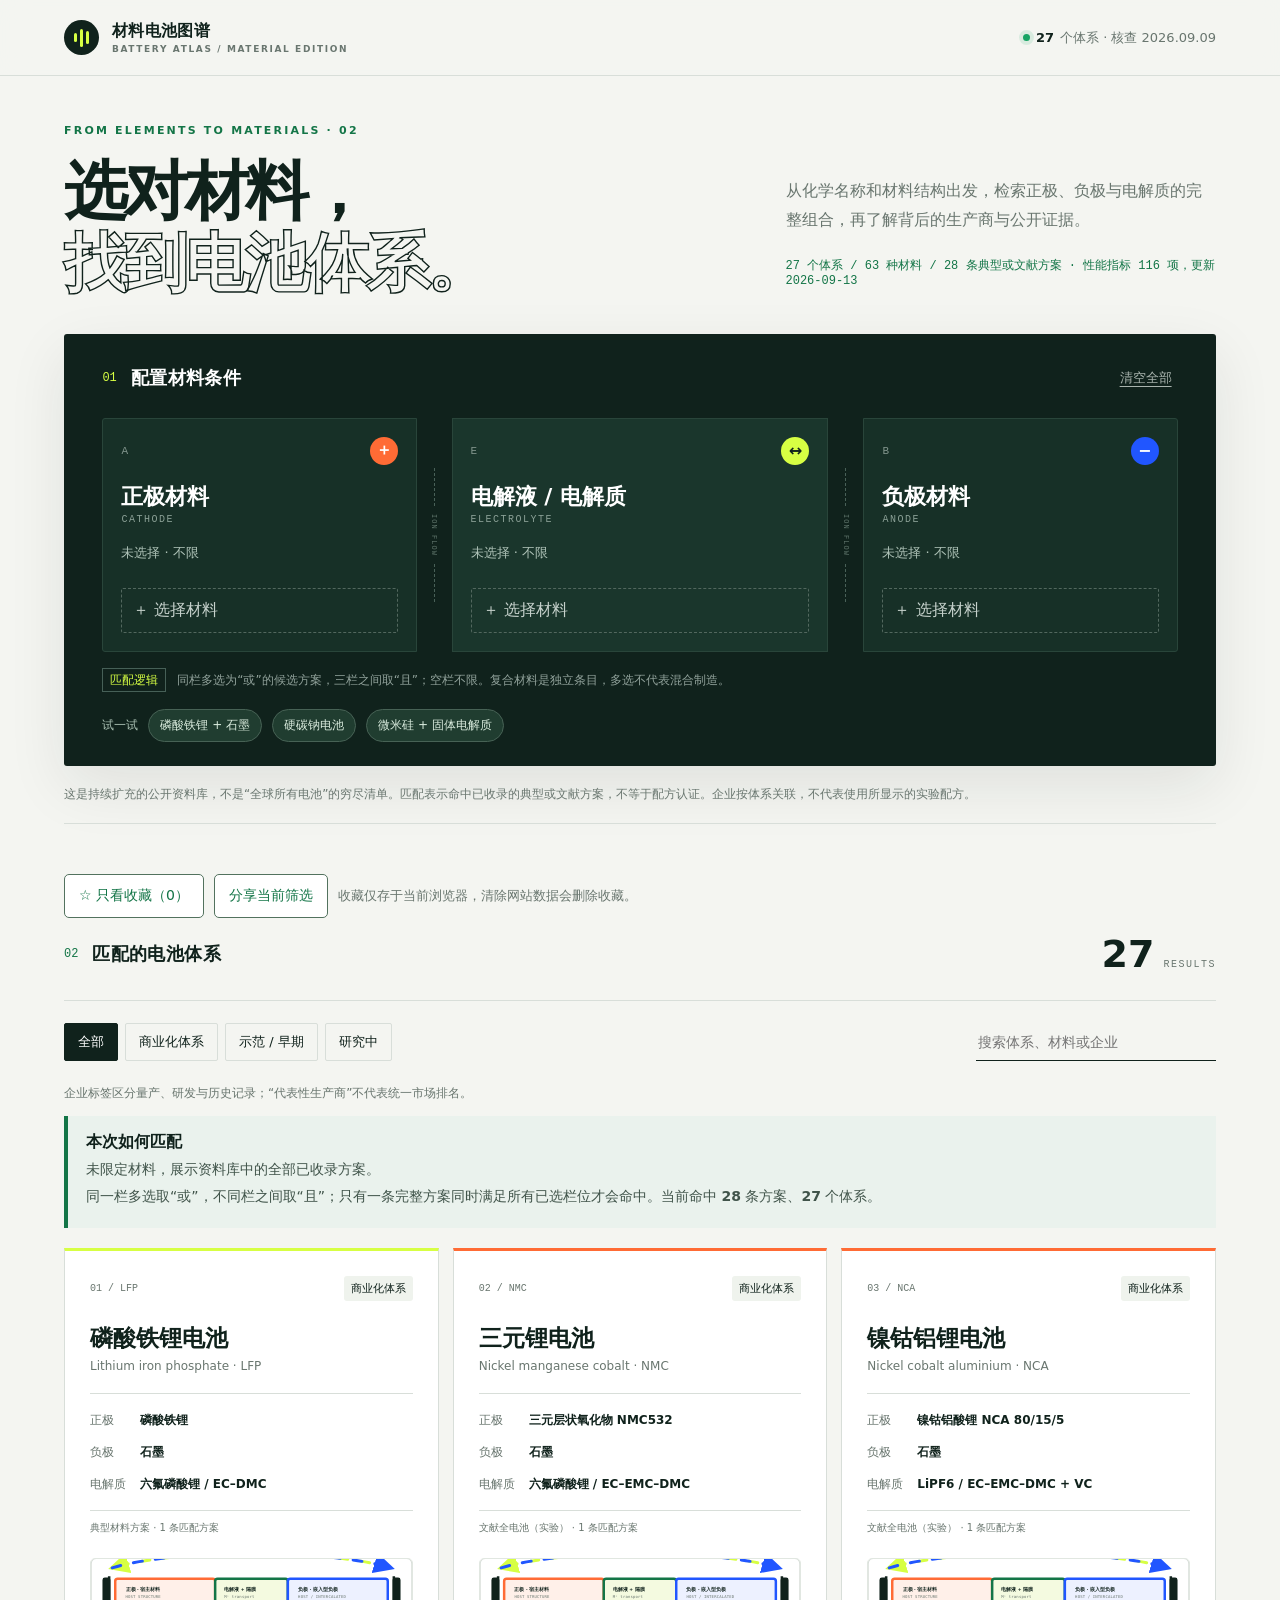
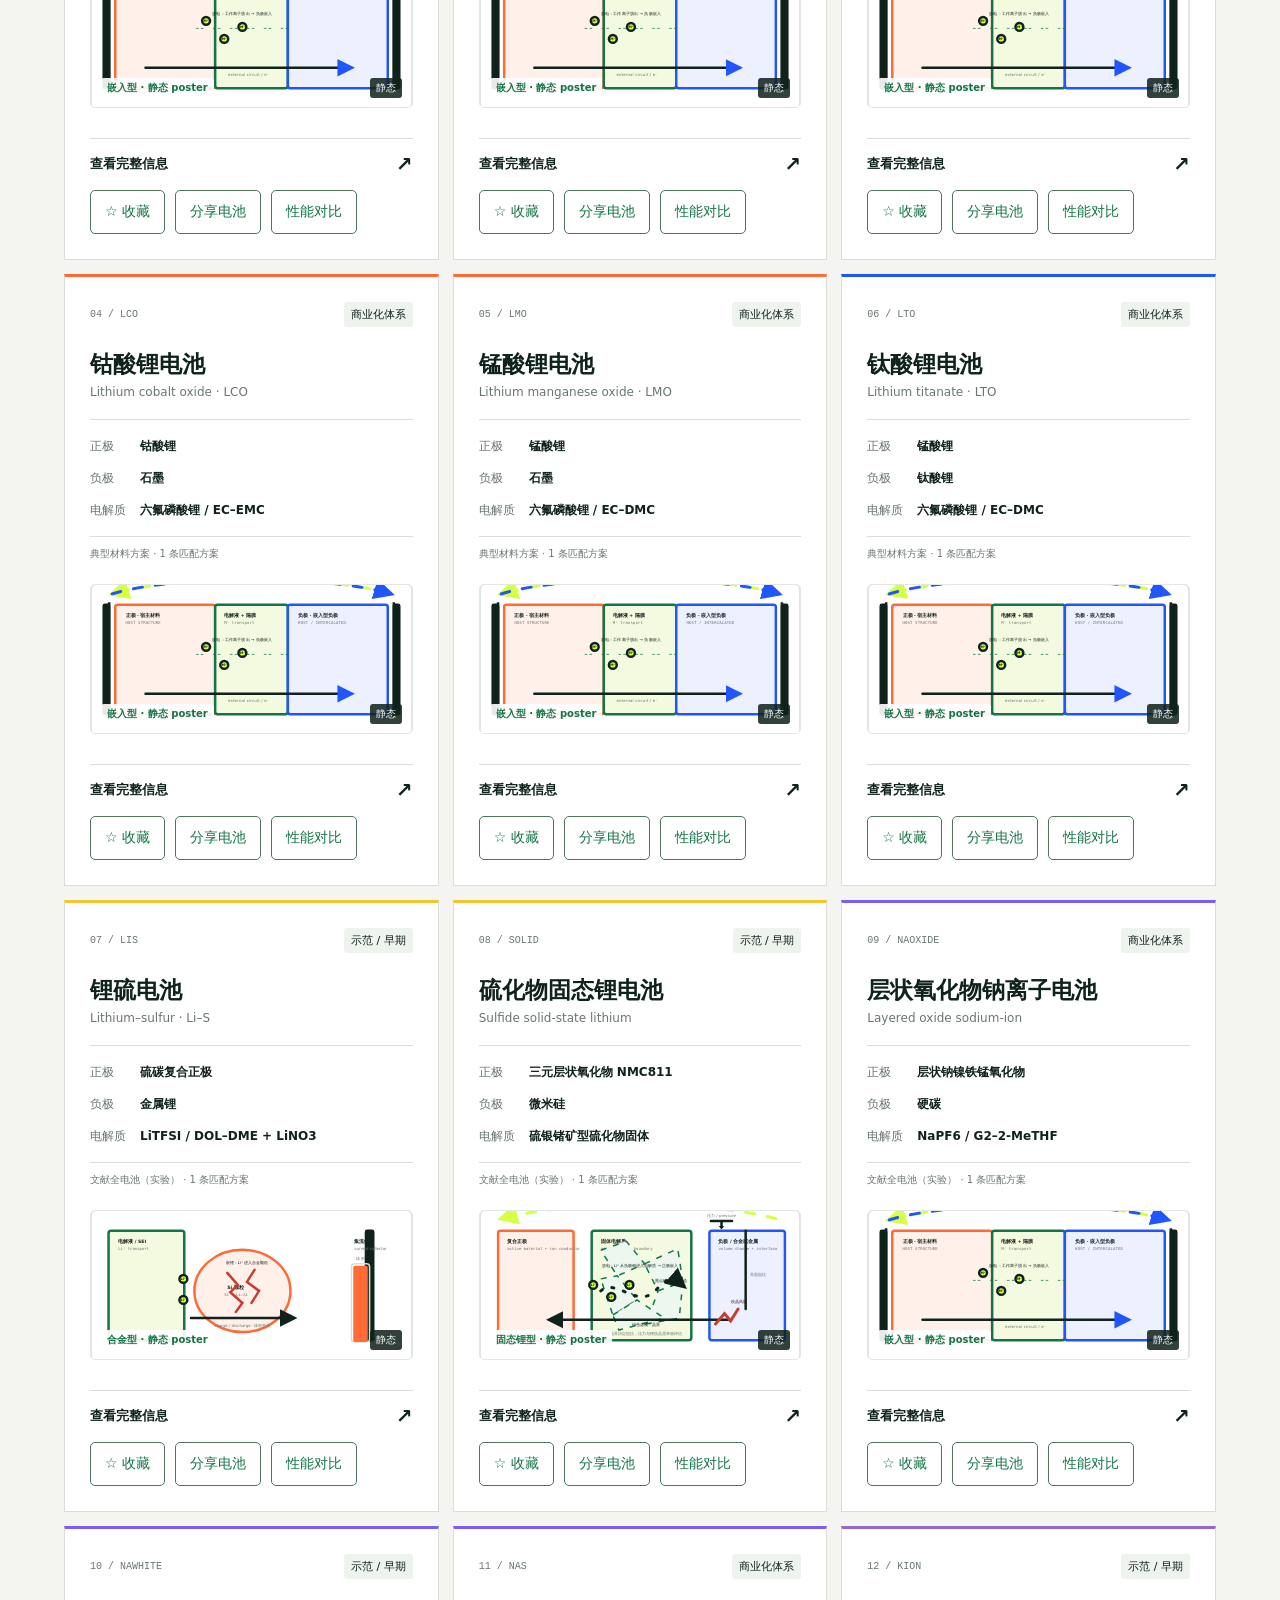
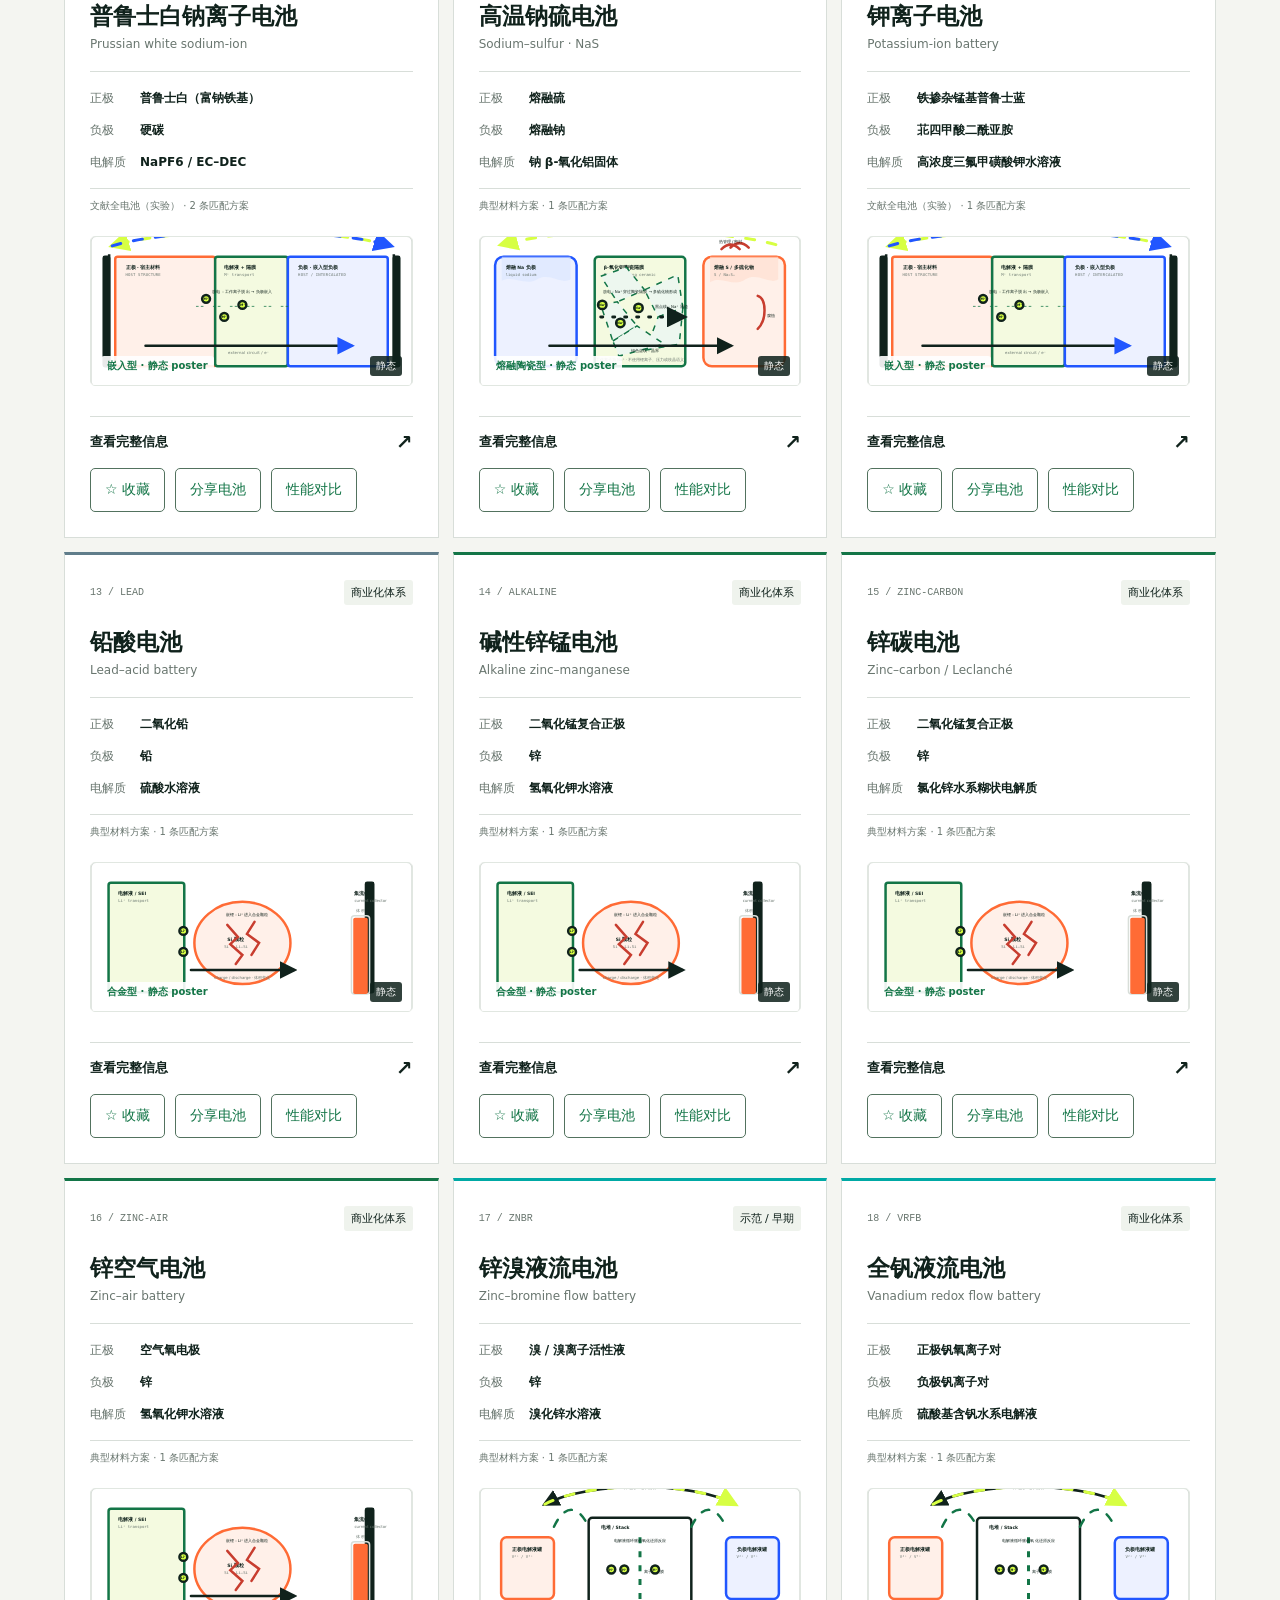
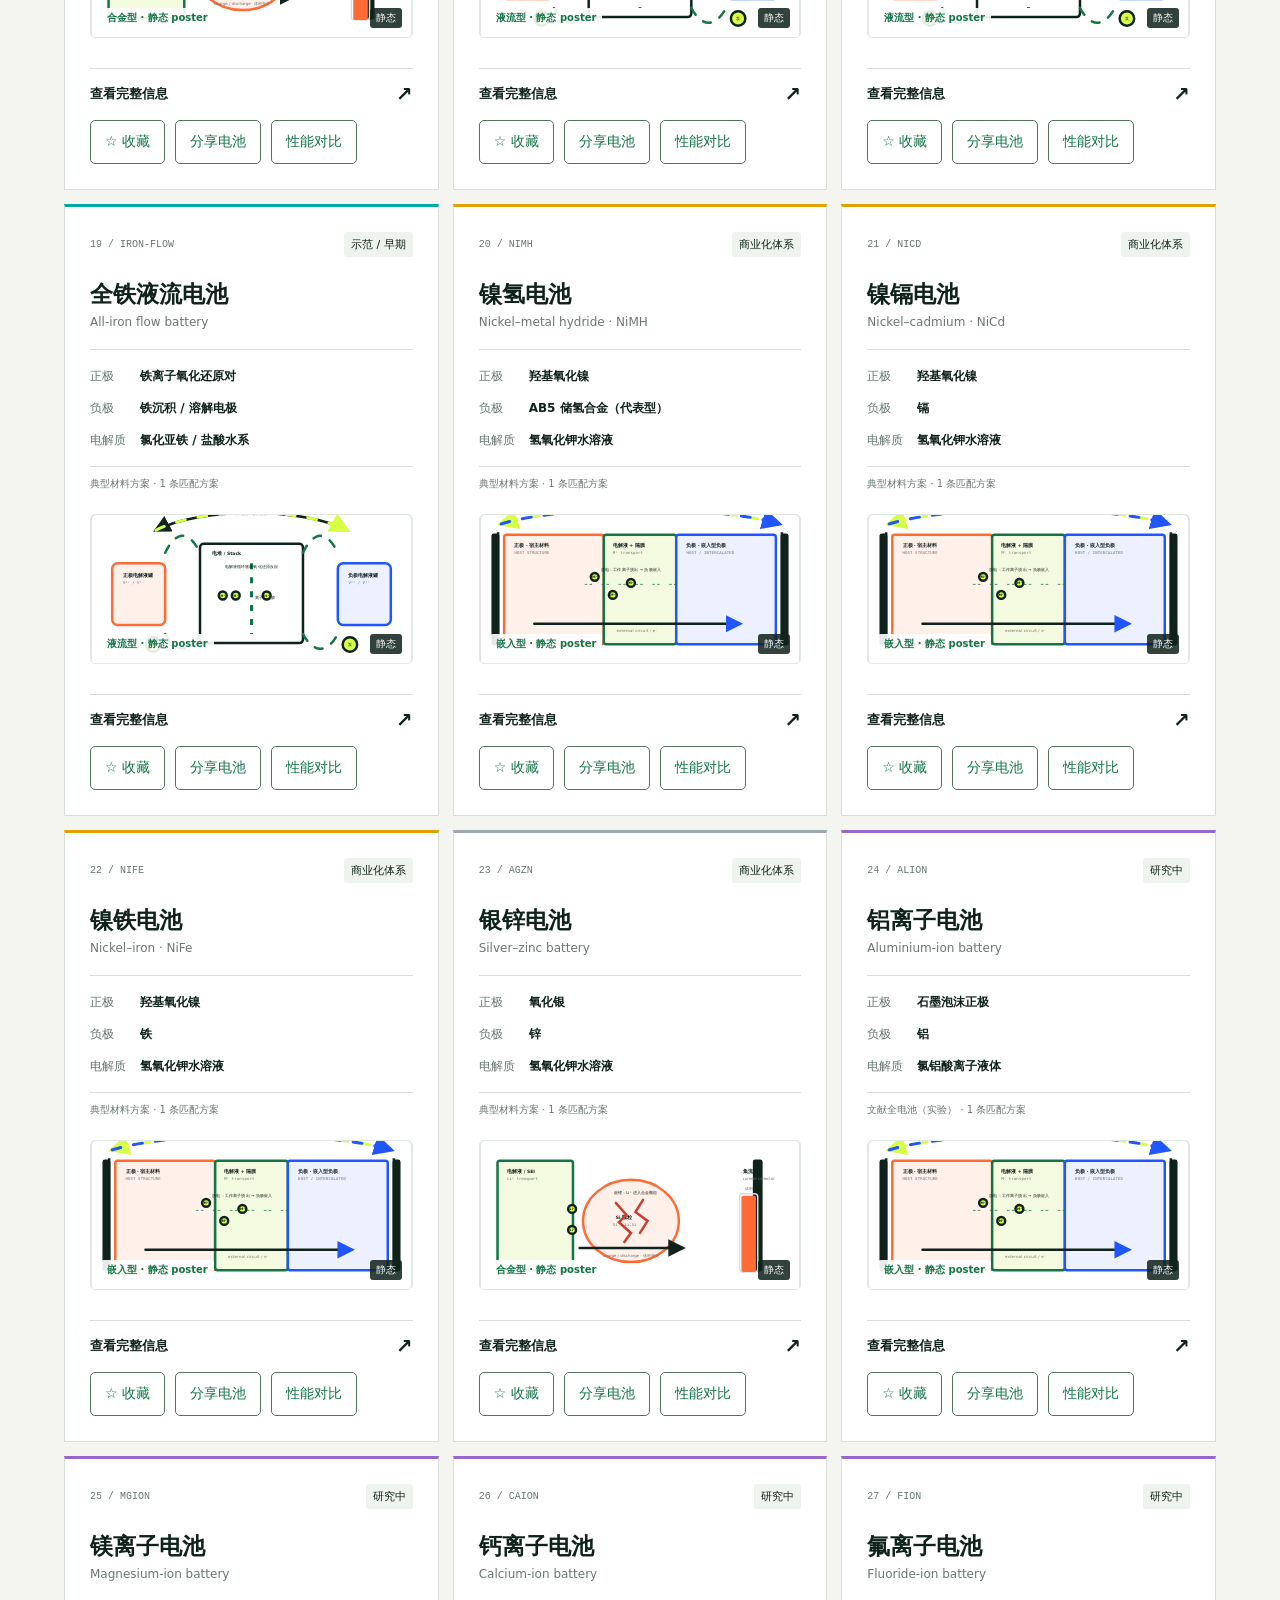
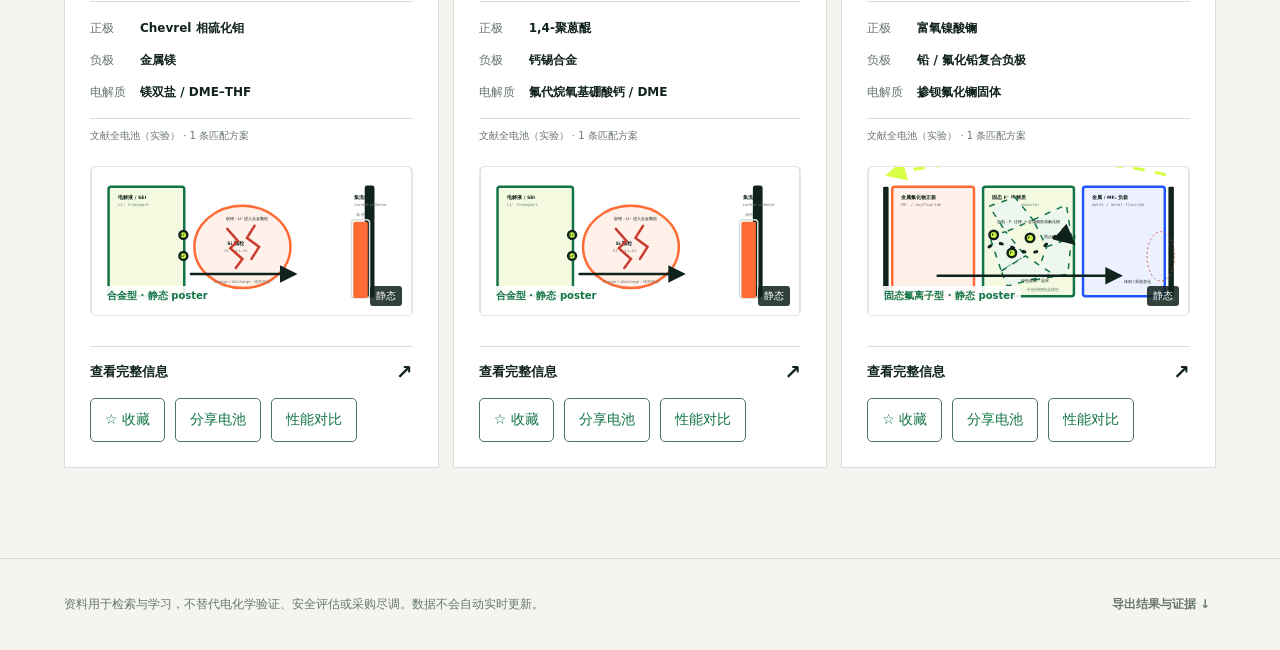
==== commit 033ea83a: "Revert mechanism changes and restore pre-conversation website" ====
--- a/index.html
+++ b/index.html
@@ -1,565 +1,584 @@
-<!doctype html>
-<html lang="zh-CN">
-<head><meta charset="utf-8"><meta name="viewport" content="width=device-width,initial-scale=1"><meta name="description" content="按具体材料检索电池方案，查看生产商与公开证据。"><title>材料电池图谱 · 手机离线版</title><style>:root{--ink:#10221c;--muted:#69766f;--line:#d8ded9;--paper:#f4f5f1;--white:#fff;--acid:#d7ff43;--acid-dark:#bbeb18;--orange:#ff6b35;--blue:#2156ff;--green:#137547;--shadow:0 20px 60px rgba(20,38,31,.09)}
-*{box-sizing:border-box}html{scroll-behavior:smooth}body{margin:0;background:var(--paper);color:var(--ink);font-family:"Segoe UI","Microsoft YaHei",system-ui,sans-serif;min-width:320px}button,input{font:inherit}button{color:inherit}.topbar{height:76px;padding:0 clamp(20px,5vw,76px);display:flex;align-items:center;justify-content:space-between;border-bottom:1px solid var(--line);background:rgba(244,245,241,.92);position:sticky;top:0;z-index:20;backdrop-filter:blur(14px)}.brand{display:flex;align-items:center;gap:13px;color:inherit;text-decoration:none;font-weight:800;letter-spacing:.02em}.brand small{display:block;font-size:9px;letter-spacing:.18em;color:var(--muted);margin-top:2px}.brand-mark{width:35px;height:35px;background:var(--ink);border-radius:50%;display:flex;align-items:center;justify-content:center;gap:3px}.brand-mark i{width:3px;background:var(--acid);border-radius:4px}.brand-mark i:nth-child(1){height:9px}.brand-mark i:nth-child(2){height:18px}.brand-mark i:nth-child(3){height:13px}.database-stat{font-size:13px;color:var(--muted);display:flex;align-items:center;gap:6px}.database-stat span{width:7px;height:7px;border-radius:50%;background:#16a463;box-shadow:0 0 0 4px rgba(22,164,99,.12)}.database-stat b{color:var(--ink)}main{max-width:1420px;margin:0 auto;padding:0 clamp(20px,5vw,76px)}.intro{padding:74px 0 48px;display:grid;grid-template-columns:1.1fr .7fr;gap:60px;align-items:end}.eyebrow,.panel-head p{font-size:11px;font-weight:800;letter-spacing:.2em;color:var(--green);margin:0 0 18px}.intro h1{font-size:clamp(42px,6vw,82px);line-height:.98;letter-spacing:-.055em;margin:0;font-weight:770}.intro h1 em{font-style:normal;color:transparent;-webkit-text-stroke:1.4px var(--ink)}.lede{font-size:16px;line-height:1.8;color:var(--muted);max-width:520px;margin:0 0 4px}.workbench{background:var(--ink);color:white;border-radius:3px;padding:32px clamp(20px,3vw,44px) 24px;box-shadow:var(--shadow)}.workbench-head,.results-head{display:flex;justify-content:space-between;align-items:center}.workbench-head>div,.results-head>div:first-child{display:flex;align-items:center;gap:14px}.section-index{font-family:ui-monospace,monospace;color:var(--acid);font-size:12px}.workbench h2,.results-section h2{font-size:18px;margin:0;letter-spacing:.02em}.text-button{border:0;background:none;color:#a9b4ae;text-decoration:underline;text-underline-offset:4px;cursor:pointer;font-size:13px}.slots{display:grid;grid-template-columns:1fr 70px 1fr 70px 1fr;align-items:stretch;margin-top:28px}.slot{background:#173027;border:1px solid #29453a;padding:22px;min-height:234px;display:flex;flex-direction:column;transition:border-color .2s,transform .2s}.slot:hover{border-color:#557266;transform:translateY(-2px)}.slot:first-child{border-radius:3px 0 0 3px}.slot:last-child{border-radius:0 3px 3px 0}.slot.electrolyte{background:#1a362c}.slot-top{display:flex;justify-content:space-between;align-items:center}.slot-number{font:11px ui-monospace,monospace;color:#82958d}.polarity{width:28px;height:28px;border-radius:50%;display:grid;place-items:center;font-weight:800}.polarity.positive{background:var(--orange)}.polarity.negative{background:var(--blue)}.polarity.neutral{background:var(--acid);color:var(--ink)}.slot-copy{margin:17px 0 13px}.slot h3{font-size:24px;margin:0 0 2px}.slot-copy p{font:10px ui-monospace,monospace;letter-spacing:.15em;color:#8ba096;margin:0}.chips{display:flex;flex-wrap:wrap;gap:7px;min-height:37px}.chip{border:1px solid #5a7268;background:#243f35;color:white;border-radius:2px;padding:7px 8px 7px 10px;display:inline-flex;align-items:center;gap:8px;font-size:13px}.chip b{font-size:15px}.chip button{border:0;background:none;color:#9eb0a8;padding:0;cursor:pointer;font-size:16px;line-height:1}.add-element{margin-top:auto;border:1px dashed #52675e;background:transparent;color:#c5d0cb;border-radius:2px;padding:11px;cursor:pointer;text-align:left;transition:.2s}.add-element:hover{border-color:var(--acid);color:var(--acid)}.add-element span{margin-right:7px}.connector{display:flex;flex-direction:column;align-items:center;justify-content:center;gap:8px;color:#60766c}.connector span{height:38px;border-left:1px dashed #496158}.connector b{writing-mode:vertical-rl;font:8px ui-monospace,monospace;letter-spacing:.15em}.logic-note{margin:20px 0 0;color:#91a29b;font-size:12px}.logic-note span{color:var(--acid);border:1px solid #466057;padding:4px 7px;margin-right:7px}.results-section{padding:74px 0 90px}.results-head{padding-bottom:24px;border-bottom:1px solid var(--line)}.results-head .section-index{color:var(--green)}.results-meta{display:flex;align-items:baseline;gap:9px}.results-meta strong{font-size:38px}.results-meta span{font:10px ui-monospace,monospace;letter-spacing:.15em;color:var(--muted)}.filter-row{display:flex;justify-content:space-between;gap:20px;margin:22px 0}.tabs{display:flex;gap:7px;flex-wrap:wrap}.tab{border:1px solid var(--line);background:transparent;padding:8px 13px;border-radius:2px;font-size:13px;cursor:pointer}.tab.active{background:var(--ink);color:white;border-color:var(--ink)}.search-results{height:38px;border-bottom:1px solid var(--ink);display:flex;align-items:center;gap:7px;min-width:240px}.search-results input,.element-search input{border:0;background:transparent;outline:0;width:100%;font-size:14px}.result-grid{display:grid;grid-template-columns:repeat(3,1fr);gap:14px}.card{background:var(--white);border:1px solid var(--line);padding:24px;min-height:310px;display:flex;flex-direction:column;position:relative;overflow:hidden;transition:.2s}.card:hover{transform:translateY(-3px);box-shadow:var(--shadow);border-color:#b6c2bb}.card:before{content:"";position:absolute;left:0;top:0;width:4px;height:100%;background:var(--accent,var(--acid))}.card-head{display:flex;justify-content:space-between;gap:12px}.status{font-size:11px;padding:5px 7px;border-radius:2px;background:#eaf5ed;color:#177146;height:max-content;white-space:nowrap}.status.pilot{background:#fff3dc;color:#9b5f00}.status.research{background:#eceeff;color:#424fa1}.card h3{font-size:21px;line-height:1.25;margin:0}.card .english{font:10px ui-monospace,monospace;color:var(--muted);letter-spacing:.1em;margin:5px 0 23px}.chemistry{display:grid;grid-template-columns:1fr auto 1fr;gap:9px;align-items:center;background:#f5f7f4;padding:13px;margin-bottom:18px}.chem-side span{display:block;font-size:9px;color:var(--muted);margin-bottom:4px}.chem-side b{font-size:13px}.chem-arrow{font-size:17px;color:var(--green)}.metrics{display:grid;grid-template-columns:1fr 1fr;gap:8px;margin-top:auto}.metric{border-top:1px solid var(--line);padding-top:10px}.metric span{display:block;font-size:10px;color:var(--muted);margin-bottom:3px}.metric b{font-size:13px}.element-tags{display:flex;gap:5px;flex-wrap:wrap;margin:0 0 14px}.element-tag{font:11px ui-monospace,monospace;border:1px solid var(--line);padding:3px 6px;color:#53645b}.empty-state{text-align:center;background:white;border:1px solid var(--line);padding:60px 20px}.empty-state>span{display:block;font-size:40px;color:#9da9a3}.empty-state h3{font-size:22px;margin:12px 0 6px}.empty-state p{color:var(--muted);max-width:520px;margin:0 auto 20px}.empty-state button,.panel-foot button{border:0;background:var(--ink);color:white;padding:11px 18px;cursor:pointer}footer{padding:25px clamp(20px,5vw,76px);border-top:1px solid var(--line);display:flex;justify-content:space-between;align-items:center;gap:20px;color:var(--muted);font-size:12px}footer button{border:0;background:none;font-weight:700;cursor:pointer}footer button span{font-size:17px;margin-left:6px}.modal{position:fixed;inset:0;z-index:50;display:none}.modal.open{display:block}.modal-backdrop{position:absolute;inset:0;background:rgba(7,17,13,.6);backdrop-filter:blur(4px)}.element-panel{position:absolute;right:0;top:0;bottom:0;width:min(620px,94vw);background:var(--paper);padding:34px;display:flex;flex-direction:column;box-shadow:-20px 0 70px rgba(0,0,0,.2);animation:slide .25s ease-out}@keyframes slide{from{transform:translateX(35px);opacity:.4}}.panel-head{display:flex;justify-content:space-between;align-items:start}.panel-head p{margin-bottom:8px}.panel-head h2{font-size:28px;margin:0}.close-button{border:1px solid var(--line);background:white;width:40px;height:40px;font-size:24px;cursor:pointer}.element-search{display:flex;align-items:center;gap:9px;background:white;border:1px solid var(--line);padding:12px 14px;margin:24px 0 14px}.quick-elements{display:flex;gap:7px;overflow:auto;padding-bottom:12px}.quick-pill{border:1px solid var(--line);background:transparent;padding:7px 10px;cursor:pointer;white-space:nowrap;font-size:12px}.periodic-list{overflow:auto;display:grid;grid-template-columns:repeat(6,1fr);gap:7px;padding:5px 3px 30px}.element{border:1px solid var(--line);background:white;min-height:68px;padding:8px;text-align:left;cursor:pointer;position:relative}.element:hover,.element.selected{background:var(--acid);border-color:var(--acid-dark)}.element .z{font:9px ui-monospace,monospace;color:var(--muted);position:absolute;right:6px;top:6px}.element b{display:block;font-size:19px}.element small{font-size:10px;color:var(--muted)}.panel-foot{margin-top:auto;border-top:1px solid var(--line);padding-top:18px;display:flex;align-items:center;justify-content:space-between;font-size:12px;color:var(--muted)}
-@media(max-width:900px){.intro{grid-template-columns:1fr;padding-top:48px;gap:24px}.slots{grid-template-columns:1fr;gap:10px}.connector{display:none}.slot,.slot:first-child,.slot:last-child{border-radius:3px;min-height:205px}.result-grid{grid-template-columns:repeat(2,1fr)}}
-@media(max-width:620px){.topbar{height:66px}.database-stat{display:none}.intro h1{font-size:43px}.lede{font-size:15px}.workbench{margin-left:-8px;margin-right:-8px}.result-grid{grid-template-columns:1fr}.filter-row{flex-direction:column}.search-results{width:100%}.element-panel{padding:24px 18px}.periodic-list{grid-template-columns:repeat(4,1fr)}footer{align-items:flex-start;flex-direction:column}.results-section{padding-bottom:60px}}
-@media(prefers-reduced-motion:reduce){*{scroll-behavior:auto!important;animation:none!important;transition:none!important}}
-.match-explanation{margin:0 0 20px;padding:16px 18px;border-left:4px solid var(--green);background:#eaf2ed;color:#40544a}.match-explanation strong{color:var(--ink)}.match-explanation p{margin:5px 0;line-height:1.6;font-size:14px}.card-reason{margin:10px 0 14px;border:1px solid var(--line);background:#f7f8f5;padding:10px 12px}.card-reason summary{cursor:pointer;font-weight:750;font-size:13px;color:var(--green)}.card-reason p{font-size:12px;line-height:1.65;color:#53645b;margin:9px 0 3px}.card-reason small{display:block;color:var(--muted);line-height:1.5}.empty-state #emptyDiagnosis{max-width:720px;margin:0 auto 20px}.empty-caution{font-size:13px}.relax-actions{display:flex;justify-content:center;gap:8px;flex-wrap:wrap}.empty-state .relax-actions button{background:white;color:var(--ink);border:1px solid var(--ink)}
-.card-action{margin-top:18px;border:0;border-top:1px solid var(--line);background:transparent;padding:13px 0 0;display:flex;justify-content:space-between;align-items:center;font-weight:750;cursor:pointer;text-align:left}.card-action span{font-size:20px;transition:transform .2s}.card-action:hover span{transform:translateX(4px)}.detail-modal{z-index:60}.detail-panel{position:absolute;right:0;top:0;bottom:0;width:min(720px,96vw);overflow-y:auto;background:var(--white);padding:clamp(30px,5vw,64px);box-shadow:-20px 0 70px rgba(0,0,0,.24);animation:slide .25s ease-out}.detail-close{position:sticky;float:right;top:0;z-index:2}.detail-kicker{font:11px ui-monospace,monospace;letter-spacing:.16em;color:var(--green);margin:0 0 16px}.detail-title{font-size:clamp(34px,5vw,58px);line-height:1.02;letter-spacing:-.045em;margin:0 60px 8px 0}.detail-en{color:var(--muted);margin:0 0 28px}.detail-summary{font-size:17px;line-height:1.75;margin:0 0 30px;padding-left:18px;border-left:4px solid var(--detail-accent,var(--acid))}.detail-badges{display:flex;flex-wrap:wrap;gap:8px;margin-bottom:36px}.detail-badges span{border:1px solid var(--line);padding:7px 10px;font-size:12px}.detail-section{border-top:1px solid var(--line);padding:24px 0}.detail-section h3{font-size:13px;letter-spacing:.08em;margin:0 0 15px}.detail-flow{display:grid;grid-template-columns:1fr 1fr 1fr;gap:10px}.detail-material{background:var(--paper);padding:15px}.detail-material span{display:block;color:var(--muted);font-size:11px;margin-bottom:7px}.detail-material b{font-size:15px}.detail-copy-grid{display:grid;grid-template-columns:1fr 1fr;gap:22px}.detail-copy-grid div{background:var(--paper);padding:18px}.detail-copy-grid span{display:block;font-size:11px;font-weight:800;letter-spacing:.08em;color:var(--green);margin-bottom:8px}.detail-copy-grid p{line-height:1.7;margin:0;font-size:14px}.detail-warning{font-size:12px;color:var(--muted);line-height:1.6;margin:24px 0 0}@media(max-width:620px){.detail-panel{padding:28px 20px}.detail-flow,.detail-copy-grid{grid-template-columns:1fr}.detail-title{font-size:36px}}
-
-.composition-figure{margin:14px 0;padding:14px;background:#f4f5f1;border:1px solid var(--line);border-radius:5px}.composition-figure figcaption{font-size:13px;font-weight:700;line-height:1.6;margin-bottom:12px;color:var(--green)}.composition-grid{display:grid;grid-template-columns:repeat(3,minmax(0,1fr));gap:8px}.composition-cell{padding:12px 8px;border-top:3px solid var(--green);background:white;overflow-wrap:anywhere}.composition-cathode{border-color:var(--orange)}.composition-anode{border-color:var(--blue)}.composition-cell span,.composition-cell strong,.composition-cell small{display:block;line-height:1.6}.composition-cell span{font-size:12px;color:var(--muted)}.composition-cell strong{font-size:14px;margin:6px 0}.composition-cell small{font-size:12px;color:var(--muted)}@media(max-width:420px){.composition-grid{grid-template-columns:1fr}.composition-cell{padding:10px 12px}}
-</style><style>.intro{padding:48px 0 34px;gap:45px}.intro h1{font-size:clamp(38px,5vw,66px);line-height:1.13}.coverage{font:12px ui-monospace,monospace;color:var(--green);margin-top:22px}.slot{min-width:0;padding:18px}.slot h3{font-size:22px}.slots{grid-template-columns:1fr 35px 1.2fr 35px 1fr}.connector b{font-size:7px}.unrestricted{font-size:13px;color:#aec2b7;padding:6px 0}.examples{display:flex;align-items:center;flex-wrap:wrap;gap:10px;font-size:12px;margin-top:20px}.examples>span{color:#adc3b6}.examples button{border:1px solid #476255;background:#203d30;color:#dbeddf;padding:7px 11px;cursor:pointer;border-radius:20px}.examples button:hover{color:var(--ink);background:var(--acid)}.scope-note{font-size:12px;line-height:1.8;color:var(--muted);padding:18px 0;border-bottom:1px solid var(--line)}.results-section{padding-top:36px}.result-notice{font-size:12px;line-height:1.7;color:var(--muted)}.battery-result{display:flex;flex-direction:column;background:white;border:1px solid var(--line);border-top:3px solid var(--card-accent);padding:25px;min-width:0}.result-top{display:flex;align-items:center;justify-content:space-between;gap:6px}.catalog-id{font:10px ui-monospace,monospace;color:var(--muted)}.stage-tag{display:inline-block;background:#eff3ed;font-size:11px;padding:5px 7px;border-radius:3px}.battery-result h3{font-size:23px;margin:22px 0 5px}.english-name{color:var(--muted);font-size:12px;margin:0 0 20px}.combination{border-block:1px solid var(--line);padding:10px 0}.combination-row{display:grid;grid-template-columns:42px 1fr;gap:8px;padding:7px 0;font-size:12px;line-height:1.5}.combination-row>span{color:var(--muted)}.combination-row b{font-weight:600;overflow-wrap:anywhere}.profile-count{font-size:10px;color:var(--muted)}.maker-preview{margin-top:auto;padding-top:13px;display:grid;gap:7px}.maker-preview small{font-size:10px;color:var(--muted)}.maker-preview strong{font-size:16px}.maker-preview>span{font-size:11px;color:var(--green)}.battery-result .card-action{font-size:13px}.atlas-dialog{border:0;padding:28px;width:min(760px,94vw);max-height:90dvh;color:var(--ink);background:var(--paper);box-shadow:var(--shadow);border-radius:8px;overflow:auto}.atlas-dialog::backdrop{background:rgba(7,25,16,.62);backdrop-filter:blur(3px)}.dialog-heading{display:flex;align-items:center;justify-content:space-between;gap:15px}.dialog-heading h2{margin:0;font-size:24px}.dialog-heading .eyebrow{margin:0 0 8px}.picker-controls{display:grid;grid-template-columns:1fr 160px;gap:12px;margin:20px 0}.picker-controls input,.picker-controls select{min-width:0;border:1px solid var(--line);border-radius:3px;padding:12px;background:white;font:inherit;font-size:13px}.material-list{display:grid;grid-template-columns:1fr 1fr;gap:10px;max-height:48dvh;overflow:auto;padding:2px}.material-option{position:relative;text-align:left;border:1px solid var(--line);background:white;padding:16px 32px 16px 15px;display:flex;flex-direction:column;gap:7px;cursor:pointer;min-width:0;overflow-wrap:anywhere}.material-option.selected{background:#e9f8c1;border-color:#73a927}.material-title{font-size:14px;font-weight:700}.material-option code{font-size:11px;color:var(--green);white-space:normal}.material-option small{font-size:10px;line-height:1.6;color:var(--muted)}.select-indicator{position:absolute;right:10px;top:12px}.dialog-foot{display:flex;justify-content:space-between;align-items:center;padding-top:20px;font-size:12px;color:var(--muted)}.primary{background:var(--ink);color:white;border:0;padding:11px 18px;border-radius:3px;cursor:pointer}.detail-dialog{background:white}.detail-dialog h2{font-size:34px;margin:20px 0 10px}.detail-dialog .detail-summary{font-size:15px}.detail-copy-grid{grid-template-columns:1fr}.profile-detail{border:1px solid var(--line);padding:18px;margin:18px 0}.profile-kind{font-size:11px;font-weight:700;color:var(--green);margin-bottom:15px}.material-detail{padding:12px;background:var(--paper);margin:8px 0;overflow-wrap:anywhere}.material-detail>span{font-size:11px;color:var(--muted)}.material-detail h4{margin:4px 0;font-size:15px}.material-detail code{font-size:12px}.material-detail p{font-size:12px;line-height:1.6;margin:5px 0}.sources{padding-left:20px;font-size:12px;line-height:1.7}.sources li{margin:9px 0}.sources a{color:var(--green);text-underline-offset:3px;overflow-wrap:anywhere}.sources small{display:block;font-size:10px;color:var(--muted)}.company-detail{background:var(--paper);padding:20px}.company-detail h4{font-size:23px;margin:0 0 12px}.company-detail p{font-size:14px;line-height:1.8}.company-detail>small{font-size:11px;color:var(--muted)}.sr-only{position:absolute;width:1px;height:1px;padding:0;margin:-1px;overflow:hidden;clip:rect(0,0,0,0);white-space:nowrap;border:0}button:focus-visible,input:focus-visible,select:focus-visible,a:focus-visible{outline:3px solid #34875e;outline-offset:3px}.chip{max-width:100%;font-size:11px;overflow-wrap:anywhere}.chip button{flex-shrink:0}.no-materials{grid-column:1/-1;font-size:13px;line-height:1.8}
-@media(max-width:900px){.slots{grid-template-columns:1fr}.slot{min-height:180px}.intro{gap:24px}.connector{display:none}}
-@media(max-width:620px){.material-list{grid-template-columns:1fr}.picker-controls{grid-template-columns:1fr}.atlas-dialog{padding:20px}.result-top{flex-wrap:wrap}.detail-dialog h2{font-size:28px}.battery-result{padding:22px}.tabs{flex-wrap:wrap}.dialog-foot{gap:10px}.brand small{font-size:8px}.intro h1{font-size:40px}}
-.performance-section{margin-top:10px}.performance-heading{display:flex;align-items:baseline;justify-content:space-between;gap:12px;flex-wrap:wrap}.performance-heading h3{font-size:1.125rem}.performance-heading>span{font-size:.75rem;color:var(--muted)}.metric-context{padding:18px;border-left:4px solid var(--green);background:var(--paper)}.metric-context strong{display:block;font-size:1rem;line-height:1.5}.metric-context>span{display:inline-block;margin-top:8px;color:var(--green);font-size:.875rem}.metric-context p,.metric-caution{font-size:.875rem;line-height:1.75;margin:10px 0}.metric-caution{color:var(--muted)}.metric-grid{display:grid;grid-template-columns:repeat(2,minmax(0,1fr));gap:12px;margin:20px 0}.metric-card{border:1px solid var(--line);padding:18px;min-width:0;background:white}.metric-card dt{font-size:.875rem;font-weight:650;line-height:1.5}.metric-card dd{margin:12px 0;overflow-wrap:anywhere;line-height:1.4}.metric-card dd strong{font-size:clamp(1.4rem,4vw,2rem);font-weight:750;color:var(--green)}.metric-unit{font-size:1rem}.metric-basis{font-size:.75rem;color:var(--green);line-height:1.6}.metric-conditions{font-size:.875rem;line-height:1.7;overflow-wrap:anywhere}.metric-source{font-size:.875rem;color:var(--green);text-underline-offset:3px}.performance-section details{border-block-start:1px solid var(--line);padding:15px 0}.performance-section summary{font-size:.875rem;cursor:pointer;font-weight:650;line-height:1.6}.performance-section details dl{margin:15px 0}.performance-section details dl>div{margin:14px 0}.performance-section details dt{font-size:.875rem;font-weight:650}.performance-section details dd{margin:5px 0 0;font-size:.875rem;line-height:1.7;color:var(--muted)}.metric-cost{background:var(--paper);padding:16px;margin:10px 0;font-size:.875rem;line-height:1.7}.metric-cost p{margin:6px 0}.metric-evidence .sources{font-size:.875rem}.metric-evidence .sources small{font-size:.75rem}.performance-section summary:focus-visible{outline:3px solid var(--green);outline-offset:3px}@media(max-width:560px){.metric-grid{grid-template-columns:1fr}}
-</style><style>#materialDialog{width:min(1120px,96vw)}
-#materialDialog .picker-controls{grid-template-columns:1fr;margin-bottom:14px}
-.periodic-panel{border:1px solid var(--line);border-radius:6px;padding:14px;margin-bottom:18px;background:#f7f9f3}
-.periodic-panel summary{font-size:14px;font-weight:700;cursor:pointer}
-.periodic-toolbar{display:flex;align-items:center;justify-content:space-between;gap:12px;font-size:13px;margin:12px 0}
-.periodic-toolbar button{min-height:44px;background:white;border:1px solid var(--line);border-radius:4px;padding:8px 12px;cursor:pointer;flex-shrink:0}
-.periodic-scroll{overflow-x:auto;padding:5px 4px 12px;overscroll-behavior-x:contain}
-.periodic-table{display:grid;grid-template-columns:20px repeat(18,minmax(46px,1fr));grid-template-rows:20px repeat(7,66px) 66px 66px;gap:4px;min-width:920px}
-.periodic-axis{display:grid;place-items:center;color:var(--muted);font:10px ui-monospace,monospace}
-.periodic-cell{position:relative;display:flex;flex-direction:column;align-items:center;justify-content:center;gap:1px;min-width:44px;padding:3px 1px;border:1px solid #9bb6a4;background:#e1efdf;border-radius:4px;color:#183d2c;cursor:pointer}
-.periodic-cell small{font:9px ui-monospace,monospace;align-self:flex-start;margin-left:4px}
-.periodic-cell strong{font:700 19px ui-monospace,monospace}
-.periodic-cell span{font-size:11px}
-.periodic-cell i{position:absolute;right:3px;top:2px;font-size:12px;font-style:normal}
-.periodic-cell.lanthanide{background:#e2edf5;border-color:#a8becf;color:#23465e}
-.periodic-cell.actinide{background:#ece5f5;border-color:#bdacd0;color:#513963}
-.periodic-cell.unrecorded{background:#f5f5f1;border-color:#dcdfd6;color:#69736d}
-.periodic-cell:hover{border-color:#204e34;box-shadow:inset 0 0 0 1px #204e34}
-.periodic-cell[aria-pressed="true"]{background:#d5f18c;color:#153824;border:2px solid #295b36}
-.periodic-range{display:grid;place-content:center;text-align:center;font-size:10px;line-height:1.6;color:var(--muted);border:1px dashed #bac5b8;border-radius:4px}
-.periodic-legend{display:flex;flex-wrap:wrap;gap:12px;font-size:11px;color:var(--muted);margin:12px 0 0}
-.periodic-legend span:nth-child(2){color:#23465e}.periodic-legend span:nth-child(3){color:#513963}
-.periodic-panel summary:focus-visible,.periodic-scroll:focus-visible{outline:3px solid #34875e;outline-offset:3px}
-#materialDialog .material-list{max-height:36dvh}
-@media(max-width:620px){#materialDialog{padding:16px}.periodic-panel{padding:10px}.periodic-toolbar{align-items:flex-start;flex-direction:column}.periodic-toolbar button{width:100%}}
-</style><style>.saved-toolbar,.saved-actions{display:flex;flex-wrap:wrap;gap:10px;align-items:center;margin:14px 0}
-.saved-toolbar button,.saved-actions button{border:1px solid #52725e;background:white;color:var(--green);border-radius:5px;padding:10px 14px;min-height:44px;cursor:pointer;font-size:14px}
-.saved-toolbar button[aria-pressed="true"],.saved-actions button[aria-pressed="true"]{background:#def3b4;color:#193e29}
-.saved-toolbar>span{font-size:13px;color:var(--muted);line-height:1.6}
-#saveStatus,#shareStatus{font-size:14px;line-height:1.6;color:var(--green)}
-#shareDialog p{font-size:16px;line-height:1.7}
-#shareUrl{display:block;width:100%;box-sizing:border-box;resize:vertical;margin-top:10px;padding:12px;font-size:14px;line-height:1.6;border:1px solid var(--line)}
-#shareDialog label{font-size:14px}
-.saved-actions{margin-bottom:0}
-</style><style>.compare-dialog{width:min(1080px,96vw)}
-.metric-provenance{font-size:13px;line-height:1.7;color:var(--green);overflow-wrap:anywhere}
-.compare-selectors,.compare-context,.compare-pair{display:grid;grid-template-columns:repeat(2,minmax(0,1fr));gap:16px}
-.compare-selectors{margin:22px 0}
-.compare-selectors label{display:grid;gap:8px;font-size:14px;font-weight:650}
-.compare-selectors select{width:100%;min-width:0;min-height:44px;border:1px solid var(--line);padding:10px;font:inherit;background:white;border-radius:4px}
-#compareStatus{font-size:14px;line-height:1.7;color:var(--green)}
-#compareSuggestions>p{font-size:14px;line-height:1.7;color:var(--muted)}
-.compare-recommendations{display:grid;grid-template-columns:repeat(3,minmax(0,1fr));gap:10px}
-.compare-recommendations button{display:flex;flex-direction:column;gap:10px;align-items:flex-start;text-align:left;padding:16px;min-height:44px;border:1px solid var(--line);border-radius:5px;background:white;color:var(--ink);cursor:pointer}
-.compare-recommendations button[aria-pressed="true"]{background:#e6f5c9;border-color:var(--green)}
-.compare-recommendations strong{font-size:16px}
-.compare-recommendations span{font-size:14px;line-height:1.7}
-.compare-recommendations small{font-size:12px;color:var(--muted);margin-top:auto}
-.compare-placeholder,.compare-caution{background:#eaf0e4;padding:18px;font-size:16px;line-height:1.8}
-.compare-context article{background:white;border:1px solid var(--line);padding:18px;min-width:0;overflow-wrap:anywhere}
-.compare-context p,.compare-context summary{font-size:14px;line-height:1.7}
-.compare-context article>span{font-size:13px;color:var(--green)}
-.compare-context summary{cursor:pointer}
-.compare-metric{margin-top:22px;border:1px solid var(--line);padding:18px;background:white}
-.compare-metric h4{font-size:18px;margin:0 0 8px}
-.compare-definition{font-size:14px;line-height:1.6;color:var(--muted)}
-.compare-warning{font-size:14px;line-height:1.6;padding:8px 12px;background:#fff4da;color:#72500e}
-.compare-value{min-width:0;overflow-wrap:anywhere;padding:12px;background:#f5f7f1}
-.compare-name{display:block;font-size:14px;color:var(--green);margin-bottom:12px}
-.compare-value>strong{font-size:22px;line-height:1.5}
-.compare-value>strong small{font-size:14px}
-.compare-value>p,.compare-value .sources{font-size:14px;line-height:1.7}
-.compare-value .sources small{font-size:12px}
-@media(max-width:620px){.compare-recommendations,.compare-selectors,.compare-context{grid-template-columns:1fr}.compare-pair{gap:8px}.compare-metric{padding:10px}.compare-value{padding:8px}.compare-value>strong{font-size:18px}.compare-dialog{padding:14px}}
-@media(max-width:360px){.compare-pair{grid-template-columns:1fr}}
-</style><meta name="theme-color" content="#10221c"><style>@media(max-width:700px){body{min-width:0}.topbar{padding-inline:16px}.intro{padding:24px 0;gap:12px}.intro h1{font-size:32px}.lede{font-size:16px}.coverage{font-size:12px}.intro .eyebrow{font-size:12px}.slot{min-height:160px}.slot h3{font-size:20px}.slot-copy{margin:8px 0}.add-element,.primary,.close-button,.tab,.examples button,.text-button,.chip button{min-height:44px}.chip button,.close-button{min-width:44px}.chip{font-size:14px}.unrestricted,.logic-note,.scope-note,.result-notice,.profile-count,.catalog-id,.stage-tag,.maker-preview small,.maker-preview>span,.english-name{font-size:13px}.combination-row,.card-action,.material-option small{font-size:14px}.material-title{font-size:16px}.material-option code{font-size:14px}.picker-controls input,.picker-controls select,.search-results input{font-size:16px}.atlas-dialog{max-height:90vh;max-height:90dvh;width:calc(100% - 20px);padding:18px}.material-list{max-height:46vh;max-height:46dvh}.dialog-heading{position:sticky;top:-18px;background:var(--paper);z-index:2;padding-block:8px}.detail-dialog .dialog-heading{background:white}.detail-copy-grid p,.material-detail p{font-size:16px}.detail-section h3,.material-detail>span,.material-detail code,.sources,.detail-warning,.company-detail>small{font-size:14px}.sources small{font-size:12px}.company-detail p{font-size:16px}.dialog-foot{font-size:14px}.battery-result .card-action{font-size:14px;min-height:48px}footer{padding:20px;font-size:14px}.material-option{min-height:72px}.detail-dialog{overflow-wrap:anywhere}}</style>
-<style>
-.card-mechanism{position:relative;margin:13px 0 12px;background:#eef3ed;border:1px solid #e1e7e1;border-radius:5px;overflow:hidden}
-.card-mechanism img{display:block;width:100%;height:148px;object-fit:cover;object-position:center;background:var(--paper)}
-.card-mechanism figcaption{position:absolute;right:10px;bottom:9px;left:10px;display:flex;align-items:center;justify-content:space-between;gap:8px;font-size:10px;color:var(--muted)}
-.card-mechanism figcaption span{background:rgba(255,255,255,.9);padding:3px 6px;border-radius:3px}
-.card-mechanism figcaption span:first-child{color:var(--green);font-weight:800}
-.card-mechanism figcaption span:last-child{background:rgba(16,34,28,.86);color:white}
-@media(max-width:620px){.card-mechanism img{height:128px}}
-.data-coverage{margin:13px 0 4px}
-.coverage-bar{display:flex;height:6px;border-radius:999px;background:#e5eae6;overflow:hidden}
-.coverage-bar span{display:block;height:100%}
-.coverage-direct{background:var(--green)}
-.coverage-context{background:#e0a83e}
-.data-coverage p{font-size:11px;color:var(--muted);margin:7px 0 0;line-height:1.5;overflow-wrap:anywhere}
-.performance-section .data-coverage{margin:18px 0;padding:14px 16px;background:#f5f7f1;border:1px solid var(--line);border-radius:5px}
-.performance-section .data-coverage p{font-size:13px}
-.detail-match-section p{font-size:14px;line-height:1.75;margin:0}
-.detail-match-section small{display:block;color:var(--muted);margin-top:8px;line-height:1.65}
-.data-coverage strong{color:var(--ink)}
-.card-metrics{display:grid;grid-template-columns:repeat(auto-fit,minmax(104px,1fr));gap:8px;margin:14px 0}
-.mini-metric{background:#f6f8f4;border:1px solid #e3e8e3;border-radius:4px;padding:9px 10px;min-width:0}
-.mini-metric span{display:block;font-size:10px;color:var(--muted);line-height:1.4;margin-bottom:5px}
-.mini-metric strong{display:block;font-size:16px;line-height:1.2;color:var(--ink);overflow-wrap:anywhere}
-.mini-metric small{font-size:10px;color:var(--muted)}
-.metric-empty{font-size:11px;color:var(--muted);background:#f6f8f4;border:1px dashed var(--line);padding:10px;border-radius:4px;margin:14px 0}
-.card-facts{display:grid;gap:9px;margin:2px 0 14px}@media(min-width:700px){.card-facts{grid-template-columns:1fr 1fr}}
-.fact{border-left:3px solid var(--line);padding:2px 0 2px 10px}
-.fact span{display:block;font-size:10px;font-weight:800;letter-spacing:.06em;color:var(--green);margin-bottom:4px}
-.fact p{font-size:12px;line-height:1.65;color:#44584e;margin:0;overflow-wrap:anywhere}
-@media(max-width:420px){.card-metrics{grid-template-columns:repeat(2,minmax(0,1fr))}.mini-metric{padding:8px 9px}}
-.mechanism-section{margin-top:10px}
-.mechanism-map-note{margin:0 0 14px;padding:12px 14px;border-left:4px solid var(--green);background:#eaf2ed;color:#40544a;font-size:13px;line-height:1.7}
-.mechanism-figure{margin:0}
-.mechanism-canvas-shell{position:relative;background:#eef3ed;border:1px solid var(--line);border-radius:6px;padding:14px}
-.mechanism-canvas{overflow-x:auto;-webkit-overflow-scrolling:touch}
-.mechanism-figure img{display:block;width:100%;height:auto;border-radius:4px;background:var(--paper)}
-.mechanism-figure figcaption{font-size:12px;line-height:1.7;color:var(--muted);margin-top:10px}
-.mechanism-zoom{position:absolute;right:12px;bottom:12px;min-height:40px;padding:8px 12px;border:1px solid rgba(255,255,255,.24);border-radius:999px;background:rgba(16,34,28,.92);color:#fff;font-size:12px;font-weight:700;cursor:pointer;box-shadow:0 8px 24px rgba(16,34,28,.2)}
-.mechanism-zoom:hover{background:var(--green)}
-.mechanism-dialog{width:min(1180px,96vw);background:white}
-.mechanism-zoom-stage{overflow:auto;max-height:72dvh;background:#eef3ed;border:1px solid var(--line);border-radius:6px;padding:14px}
-.mechanism-zoom-stage img{display:block;width:100%;min-width:0;height:auto;background:var(--paper);border-radius:4px}
-.mechanism-zoom-caption{font-size:12px;line-height:1.7;color:var(--muted);margin:12px 0 0}
-@media(max-width:700px){.mechanism-canvas-shell{padding:10px}.mechanism-canvas img{min-width:720px}.mechanism-zoom{right:10px;bottom:10px;min-height:44px}.mechanism-zoom-stage{padding:10px}.mechanism-zoom-stage img{min-width:720px}}
-</style>
-</head>
-<body>
-<header class="topbar"><a class="brand" href="#"><span class="brand-mark"><i></i><i></i><i></i></span><span>材料电池图谱 <small>BATTERY ATLAS / MATERIAL EDITION</small></span></a><div class="database-stat"><span></span><b id="systemCount">27</b> 个体系 · 核查 2026.09.09</div></header>
-<main>
-<section class="intro"><div><p class="eyebrow">FROM ELEMENTS TO MATERIALS · 02</p><h1>选对材料，<br><em>找到电池体系。</em></h1></div><div><p class="lede">从化学名称和材料结构出发，检索正极、负极与电解质的完整组合，再了解背后的生产商与公开证据。</p><p class="coverage" id="coverage"></p></div></section>
-<section class="workbench" aria-label="电池材料筛选器"><div class="workbench-head"><div><span class="section-index">01</span><h2>配置材料条件</h2></div><button class="text-button" id="clearAll" type="button">清空全部</button></div><div class="slots">
-<article class="slot "><div class="slot-top"><span class="slot-number">A</span><span class="polarity positive">＋</span></div><div class="slot-copy"><h3>正极材料</h3><p>CATHODE</p></div><div class="chips" id="cathodeChips"></div><button class="add-element" data-open="cathode" type="button">＋ 选择材料</button></article><div class="connector" aria-hidden="true"><span></span><b>ION FLOW</b><span></span></div><article class="slot electrolyte"><div class="slot-top"><span class="slot-number">E</span><span class="polarity neutral">↔</span></div><div class="slot-copy"><h3>电解液 / 电解质</h3><p>ELECTROLYTE</p></div><div class="chips" id="electrolyteChips"></div><button class="add-element" data-open="electrolyte" type="button">＋ 选择材料</button></article><div class="connector" aria-hidden="true"><span></span><b>ION FLOW</b><span></span></div><article class="slot "><div class="slot-top"><span class="slot-number">B</span><span class="polarity negative">−</span></div><div class="slot-copy"><h3>负极材料</h3><p>ANODE</p></div><div class="chips" id="anodeChips"></div><button class="add-element" data-open="anode" type="button">＋ 选择材料</button></article>
-</div><p class="logic-note"><span>匹配逻辑</span> 同栏多选为“或”的候选方案，三栏之间取“且”；空栏不限。复合材料是独立条目，多选不代表混合制造。</p><div class="examples"><span>试一试</span><button data-example="lfp">磷酸铁锂 + 石墨</button><button data-example="sodium">硬碳钠电池</button><button data-example="solid">微米硅 + 固体电解质</button></div></section>
-<aside class="scope-note">这是持续扩充的公开资料库，不是“全球所有电池”的穷尽清单。匹配表示命中已收录的典型或文献方案，不等于配方认证。企业按体系关联，不代表使用所显示的实验配方。</aside>
-<section class="results-section"><div class="saved-toolbar"><button id="favoritesOnly" aria-pressed="false">☆ 只看收藏</button><button id="shareResults">分享当前筛选</button><span>收藏仅存于当前浏览器，清除网站数据会删除收藏。</span></div><p id="saveStatus" role="status" aria-live="polite"></p><div class="results-head"><div><span class="section-index">02</span><h2>匹配的电池体系</h2></div><div class="results-meta"><strong id="matchCount">0</strong><span>RESULTS</span></div></div><div class="filter-row"><div class="tabs" aria-label="体系成熟度筛选"><button class="tab active" data-status="all" aria-pressed="true">全部</button><button class="tab " data-status="commercial" aria-pressed="false">商业化体系</button><button class="tab " data-status="pilot" aria-pressed="false">示范 / 早期</button><button class="tab " data-status="research" aria-pressed="false">研究中</button></div><label class="search-results"><input id="resultSearch" type="search" aria-label="搜索体系、材料或企业" placeholder="搜索体系、材料或企业"></label></div><p class="result-notice">企业标签区分量产、研发与历史记录；“代表性生产商”不代表统一市场排名。</p><div id="matchExplanation" class="match-explanation" aria-live="polite"></div><div id="resultGrid" class="result-grid"></div><div class="empty-state" id="emptyState" hidden><span>∅</span><h3>未找到已收录的完整方案</h3><div id="emptyDiagnosis"></div><button id="resetEmpty">重置筛选</button></div><p id="liveStatus" class="sr-only" aria-live="polite"></p></section>
-</main><footer><p>资料用于检索与学习，不替代电化学验证、安全评估或采购尽调。数据不会自动实时更新。</p><button id="exportJson">导出结果与证据 ↓</button></footer>
-<dialog id="materialDialog" class="atlas-dialog" aria-labelledby="pickerTitle"><div class="dialog-heading"><div><p class="eyebrow">MATERIAL SELECTOR</p><h2 id="pickerTitle">选择材料</h2></div><button class="close-button" data-close="materialDialog" aria-label="关闭材料选择器">×</button></div><p class="result-notice">元素仅用于查找材料；例如选 C 可找到石墨和硬碳，但不会把两者合并。</p><div class="picker-controls"><input id="materialSearch" type="search" aria-label="搜索材料" placeholder="材料名、化学式或别名，如 LFP、石墨"></div><details class="periodic-panel" open><summary>通过元素周期表查找材料</summary><p class="result-notice">点击元素筛选，再次点击取消。淡色且标记“·”表示此位置尚未收录相关材料，不代表不能用于电池。手机可左右滑动周期表。</p><div class="periodic-toolbar"><span id="elementStatus" aria-live="polite">所有元素</span><button type="button" data-element-clear="true">清除元素筛选</button></div><div class="periodic-scroll" tabindex="0" role="region" aria-label="元素周期表，可横向滚动"><div id="periodicTable" class="periodic-table"></div></div><p class="periodic-legend"><span>绿色：主表</span><span>蓝色：镧系</span><span>紫色：锕系</span><span>✓ 当前元素</span></p></details><div id="materialList" class="material-list"></div><div class="dialog-foot"><span id="pickerCount"></span><button class="primary" data-close="materialDialog">完成选择</button></div></dialog>
-<dialog id="detailDialog" class="atlas-dialog detail-dialog" aria-labelledby="detailTitle"><div class="dialog-heading"><span class="eyebrow">BATTERY DOSSIER</span><button class="close-button" data-close="detailDialog" aria-label="关闭电池介绍">×</button></div><div id="detailContent"></div></dialog>
-<dialog id="shareDialog" class="atlas-dialog" aria-labelledby="shareTitle"><div class="dialog-heading"><h2 id="shareTitle">分享链接</h2><button class="close-button" data-close="shareDialog" aria-label="关闭分享">×</button></div><p>链接包含所选电池或材料筛选条件，不包含你的收藏。任何获得链接的人都可以浏览网站。</p><label for="shareUrl">可复制的链接</label><textarea id="shareUrl" readonly rows="4"></textarea><div class="saved-toolbar"><button id="copyShare">复制链接</button><button id="nativeShare">系统分享</button></div><p id="shareStatus" role="status" aria-live="polite"></p></dialog><dialog id="compareDialog" class="atlas-dialog compare-dialog" aria-labelledby="compareTitle"><div class="dialog-heading"><div><p class="eyebrow">PERFORMANCE COMPARISON</p><h2 id="compareTitle">电池性能对比</h2></div><button class="close-button" data-close="compareDialog" aria-label="关闭电池对比">×</button></div><div class="compare-selectors"><label>A · 第一种电池<select id="compareFirst"></select></label><label>B · 第二种电池<select id="compareSecond"></select></label></div><p id="compareStatus" role="status" aria-live="polite"></p><div id="compareSuggestions"></div><div id="compareContent"></div></dialog><noscript><p>请启用 JavaScript 以使用材料检索。</p></noscript><script>globalThis.AtlasReady = (async () => {
-  const [manifestResponse, sharedResponse] = await Promise.all([fetch('data/index.json'), fetch('data/shared.json')]);
-  if (!manifestResponse.ok || !sharedResponse.ok) throw new Error('无法加载 Battery Atlas 数据索引');
-  const manifest = await manifestResponse.json();
-  const shared = await sharedResponse.json();
-  const systems = await Promise.all(manifest.systems.map(async item => {
-    const response = await fetch('data/' + item.file);
-    if (!response.ok) throw new Error('无法加载体系：' + item.id);
-    return response.json();
-  }));
-  const families = systems.map(item => ({...item.family,mechanismType:item.mechanismType||[],mechanismNote:item.mechanismNote||''}));
-  const profiles = systems.flatMap(item => item.profiles);
-  const materialMap = new Map([...systems.flatMap(item => item.materials), ...shared.unassignedMaterials].map(item => [item.id, item]));
-  const materials = shared.materialOrder.map(id => materialMap.get(id));
-  const manufacturers = systems.flatMap(item => item.manufacturers);
-  const records = Object.fromEntries(systems.filter(item => item.performance).map(item => [item.id, item.performance]));
-  const evidence = systems.flatMap(item => item.literatureUpdate);
-  globalThis.AtlasBase = { elements: shared.elements, families };
-  globalThis.AtlasMaterials = { materials, profiles };
-  globalThis.AtlasManufacturers = manufacturers;
-  globalThis.AtlasMetrics = {
-    schemaVersion: 2,
-    updatedAt: shared.metricsUpdatedAt,
-    definitions: shared.metricDefinitions,
-    sources: shared.metricSources,
-    records,
-    literatureUpdate: { ...(manifest.literatureUpdate || {}), added: evidence }
-  };
-})();</script><script>(function (root) {
-  'use strict';
-  const roles = ['cathode', 'anode', 'electrolyte'];
-  function validate(selection, materials) {
-    if (!selection || typeof selection !== 'object' || Array.isArray(selection)) throw new Error('材料条件必须是对象');
-    for (const key of Object.keys(selection)) if (!roles.includes(key)) throw new Error('未知位置：' + key);
-    const result = {};
-    for (const role of roles) {
-      const ids = selection[role] || [];
-      if (!Array.isArray(ids)) throw new Error('每处材料必须是 ID 数组');
-      for (const id of ids) if (!materials.some(m => m.id === id && m.roles.includes(role))) throw new Error('该位置不存在材料：' + id);
-      result[role] = [...new Set(ids)];
-    }
-    return result;
-  }
-  function match(profiles, selection, materials) {
-    const selected = validate(selection, materials);
-    return profiles.filter(p => roles.every(role => !selected[role].length || selected[role].includes(p[role])));
-  }
-  function explain(profiles, selection, materials) {
-    const selected = validate(selection, materials);
-    const matched = match(profiles, selected, materials);
-    const constraints = roles.map(role => {
-      const roleProfiles = profiles.filter(p => !selected[role].length || selected[role].includes(p[role]));
-      return {role, selectedIds:selected[role], profileCount:roleProfiles.length, familyCount:new Set(roleProfiles.map(p=>p.family)).size};
-    });
-    const relaxation = roles.filter(role=>selected[role].length).map(role => {
-      const relaxed = match(profiles, {...selected,[role]:[]}, materials);
-      return {role, profileCount:relaxed.length, familyCount:new Set(relaxed.map(p=>p.family)).size};
-    });
-    return {selected, matchedProfileIds:matched.map(p=>p.id), matchedFamilyIds:[...new Set(matched.map(p=>p.family))], constraints, relaxation};
-  }
-  const api = {roles, validate, match, explain}; root.AtlasMatcher = api;
-  if (typeof module !== 'undefined' && module.exports) module.exports = api;
-})(globalThis);
-</script><script>AtlasReady.then(() => {
- 'use strict';
- const $ = id => document.getElementById(id);
-const esc = value => String(value ?? '').replace(/[&<>"']/g, c => ({'&':'&amp;','<':'&lt;','>':'&gt;','"':'&quot;',"'":'&#39;'}[c]));
-const {materials, profiles} = AtlasMaterials;
-const material = Object.fromEntries(materials.map(m => [m.id,m]));
-const makers = Object.fromEntries(AtlasManufacturers.map(m => [m.family,m]));
-const families = AtlasBase.families.map(f => ({...f,status:({nawhite:'pilot',kion:'pilot','iron-flow':'pilot',solid:'pilot',lis:'pilot',alion:'research'})[f.id] || f.status}));
-const labels = {cathode:'正极',anode:'负极',electrolyte:'电解质'};
-const stages = {commercial:'商业化体系',pilot:'示范 / 早期',research:'研究中'};
-let selection = {cathode:[],anode:[],electrolyte:[]}, status='all', pickerRole='cathode', currentResults=[];
-const favoriteKey='battery-atlas-favorites-v1';
-let favorites=[], favoritesOnly=false;
-try {
- const saved=JSON.parse(window.localStorage.getItem(favoriteKey)||'[]');
- if(!Array.isArray(saved))throw new Error('invalid favorites');
- favorites=[...new Set(saved.filter(id=>families.some(f=>f.id===id)))];
-} catch { $('saveStatus').textContent='无法读取本地收藏；浏览器可能限制了存储。'; }
-function favoriteButton(id) {
- return '<button data-favorite="'+id+'" aria-pressed="'+favorites.includes(id)+'">'+(favorites.includes(id)?'★ 已收藏':'☆ 收藏')+'</button><button data-share-battery="'+id+'">分享电池</button><button data-compare="'+id+'">性能对比</button>';
-}
-function toggleFavorite(id) {
- if(!families.some(f=>f.id===id))return;
- const next=favorites.includes(id)?favorites.filter(x=>x!==id):[...favorites,id];
- try {window.localStorage.setItem(favoriteKey,JSON.stringify(next));favorites=next;render();
-  if($('detailDialog').open&&$('detailActions').dataset?.battery===id)$('detailActions').innerHTML=favoriteButton(id);
-  $('saveStatus').textContent=favorites.includes(id)?'已收藏到当前浏览器。':'已取消收藏。';
- }catch{$('saveStatus').textContent='收藏未保存：浏览器存储不可用或空间不足，请检查设置后重试。';}
-}
-function showShare(id) {
- const data=id?{v:1,battery:id}:{v:1,selection,status,search:$('resultSearch').value};
- // No credentials, tracking query strings, or local favorite IDs are copied.
- $('shareUrl').value=window.location.origin+window.location.pathname+'#atlas='+encodeURIComponent(JSON.stringify(data));
- $('shareStatus').textContent='分享前可检查链接。收藏筛选不会传递给接收者。';
- $('shareDialog').showModal();
- $('nativeShare').hidden=!globalThis.navigator?.share;
-}
-function restoreShare() {
- const hash=window.location?.hash||'';
- if(!hash.startsWith('#atlas='))return;
- try {
-  if(hash.length>12000)throw new Error('oversized');
-  const data=JSON.parse(decodeURIComponent(hash.slice(7)));
-  if(data.v!==1)throw new Error('version');
-  if(data.battery){
-   if(!families.some(f=>f.id===data.battery))throw new Error('battery');
-   favoritesOnly=false;status='all';$('resultSearch').value='';applySelection({});
-   if($('detailDialog').open)$('detailDialog').close();
-   openDetail(data.battery);
-  } else {
-   const valid=AtlasMatcher.validate(data.selection,materials);
-   if(!['all','commercial','pilot','research'].includes(data.status)||typeof data.search!=='string'||data.search.length>1000)throw new Error('filters');
-   favoritesOnly=false;status=data.status;$('resultSearch').value=data.search;applySelection(valid);
-   if($('detailDialog').open)$('detailDialog').close();
-  }
-  $('saveStatus').textContent='已打开分享内容，你的本地收藏未改变。';
- }catch{$('saveStatus').textContent='分享链接无效或版本不兼容，未应用链接中的条件。';}
-}
-const normalize = s => s.toLowerCase().replace(/\s/g,'').replace(/[₀₁₂₃₄₅₆₇₈₉]/g,c => '₀₁₂₃₄₅₆₇₈₉'.indexOf(c));
-let elementFilter = '';
-// Detached 15-element lanthanide/actinide rows, with range placeholders in group 3.
-function elementPosition(z) {
- if(z<=2)return [1,z===1?1:18];
- if(z<=10)return [2,z<=4?z-2:z+8];
- if(z<=18)return [3,z<=12?z-10:z];
- if(z<=36)return [4,z-18];
- if(z<=54)return [5,z-36];
- if(z<=56)return [6,z-54];
- if(z<=71)return [8,z-53];
- if(z<=86)return [6,z-68];
- if(z<=88)return [7,z-86];
- if(z<=103)return [9,z-85];
- return [7,z-100];
-}
-function renderPeriodicTable() {
- const available=materials.filter(m=>m.roles.includes(pickerRole));
- let markup=Array.from({length:18},(_,i)=>'<span class="periodic-axis" style="grid-row:1;grid-column:'+(i+2)+'">'+(i+1)+'</span>').join('');
- markup+=Array.from({length:7},(_,i)=>'<span class="periodic-axis" style="grid-row:'+(i+2)+';grid-column:1">'+(i+1)+'</span>').join('');
- markup+='<span class="periodic-range" style="grid-row:7;grid-column:4">57–71<br>镧系 ↓</span><span class="periodic-range" style="grid-row:8;grid-column:4">89–103<br>锕系 ↓</span>';
- markup+=AtlasBase.elements.map(el=>{
-  const [row,col]=elementPosition(el.z), count=available.filter(m=>m.elements.includes(el.symbol)).length;
-  const selected=elementFilter===el.symbol, series=el.z>=57&&el.z<=71?' lanthanide':el.z>=89&&el.z<=103?' actinide':'';
-  return '<button type="button" class="periodic-cell'+series+(count?'':' unrecorded')+'" style="grid-row:'+(row+1)+';grid-column:'+(col+1)+'" data-element="'+el.symbol+'" aria-pressed="'+selected+'" aria-label="'+el.z+' '+el.symbol+' '+esc(el.name)+'，'+labels[pickerRole]+'已收录 '+count+' 种材料'+(selected?'，已选中':'')+'"><small>'+el.z+'</small><strong>'+el.symbol+'</strong><span>'+esc(el.name)+'</span><i aria-hidden="true">'+(selected?'✓':count?'':'·')+'</i></button>';
- }).join('');
- $('periodicTable').innerHTML=markup;
- const current=AtlasBase.elements.find(el=>el.symbol===elementFilter);
- $('elementStatus').textContent=current?'当前：'+current.symbol+' · '+current.name+'（'+labels[pickerRole]+'）':'所有元素 · '+labels[pickerRole];
-}
-
-let comparisonFirst='', comparisonSecond='';
-const hasMetric=m=>!['unavailable','not_applicable'].includes(m.status);
-function comparisonSuggestions(id) {
- const first=families.find(f=>f.id===id), firstData=performanceData(id);
- const useTerms=['储能','电动车','电动汽车','航空','铁路','低温','备用','低功耗','医疗','研究','电动工具'];
- const uses=useTerms.filter(term=>first.details[1].includes(term));
- const firstProfiles=profiles.filter(p=>p.family===id);
- return families.filter(f=>f.id!==id).map(f=>{
-  const sharedUses=uses.filter(term=>f.details[1].includes(term));
-  const sharedRoles=AtlasMatcher.roles.filter(role=>profiles.some(p=>p.family===f.id&&firstProfiles.some(a=>a[role]===p[role])));
-  const other=performanceData(f.id), overlap=firstData.metrics.filter((m,i)=>hasMetric(m)&&hasMetric(other.metrics[i])).length;
-  const reasons=[];
-  if(sharedUses.length)reasons.push('应用描述均涉及：'+sharedUses.join('、'));
-  if(sharedRoles.length)reasons.push('已收录方案有相同'+sharedRoles.map(r=>labels[r]).join('、')+'材料');
-  if(!reasons.length)reasons.push(f.status===first.status?'同属'+stages[f.status]+'，可探索不同技术路线':'不同成熟度的技术路线，供拓展了解');
-  return {id:f.id,name:f.name,reasons,overlap,score:sharedUses.length*4+sharedRoles.length*2+(f.status===first.status?1:0)+overlap/12};
- }).sort((a,b)=>b.score-a.score||a.id.localeCompare(b.id)).slice(0,3);
-}
-function compareMetricNotice(a,b) {
- if(a.status==='not_applicable'||b.status==='not_applicable')return '包含不适用项，不进行数值比较';
- if(!hasMetric(a)||!hasMetric(b))return '资料不完整，不能判断优劣';
- if(a.status==='review'||b.status==='review')return '含历史综述数据，跨样例 / 年代，不可直接比较';
- if(a.unit!==b.unit)return '单位或指标表达不同，不可直接比较';
- if(a.basis!==b.basis)return '测试对象 / 系统边界不同，不可直接比较';
- if(a.status!==b.status)return '证据类型不同，不可直接比较';
- return '未确认同条件测试，仅并列展示，不判定优劣';
-}
-function comparisonCell(m,name) {
- const states={reported:'公开报告值',calculated:'由规格计算',model:'历史模型值',planned:'规划设计值',review:'历史文献汇总',unavailable:'尚未收录',not_applicable:'不适用'};
- return '<div class="compare-value"><span class="compare-name">'+esc(name)+'</span><p class="metric-provenance">对象：'+esc(m.subject||'未指定')+'</p><strong>'+esc(m.value)+' <small>'+esc(m.unit)+'</small></strong><p>'+esc(m.basis)+' · '+esc(states[m.status]||m.status)+'</p><p>'+esc(m.conditions)+'</p><p class="metric-provenance">定位：'+esc(m.locator||'原始来源说明')+' · 核查：'+esc(m.updatedAt||AtlasMetrics.updatedAt)+'</p>'+(m.sources.length?sourceLinks(m.sources):'')+'</div>';
-}
-function renderComparison() {
- const first=families.find(f=>f.id===comparisonFirst);if(!first)return;
- const options=exclude=>families.filter(f=>f.id!==exclude).map(f=>'<option value="'+f.id+'">'+esc(f.name)+'</option>').join('');
- $('compareFirst').innerHTML=options('');
- $('compareFirst').value=comparisonFirst;
- $('compareSecond').innerHTML='<option value="">请选择第二种电池</option>'+options(comparisonFirst);
- $('compareSecond').value=comparisonSecond;
- const suggestions=comparisonSuggestions(comparisonFirst);
- $('compareSuggestions').innerHTML='<h3>建议与它对比</h3><p>基于已收录描述与材料的检索建议，不是性能排名或替代认证；“共有指标”不代表测试条件相同。也可从上方选择全部其他体系。</p><div class="compare-recommendations">'+suggestions.map(s=>'<button data-compare-second="'+s.id+'" aria-pressed="'+(s.id===comparisonSecond)+'"><strong>'+esc(s.name)+'</strong><span>'+esc(s.reasons.join('；'))+'</span><small>双方均有数据的指标：'+s.overlap+' / 12</small></button>').join('')+'</div>';
- if(!comparisonSecond){$('compareContent').innerHTML='<p class="compare-placeholder">已选 '+esc(first.name)+'。选择第二种电池后，逐项查看性能、条件与来源。</p>';$('compareStatus').textContent='第一步已完成，请选择第二种电池。';return;}
- const second=families.find(f=>f.id===comparisonSecond), a=performanceData(first.id), b=performanceData(second.id);
- const common=a.metrics.filter((m,i)=>hasMetric(m)&&hasMetric(b.metrics[i])).length;
- $('compareStatus').textContent='正在对比 '+first.name+' 与 '+second.name+'；双方均有数据的指标 '+common+' / 12。';
- const context=(f,data)=>'<article><span>'+esc(stages[f.status])+'</span><h3>'+esc(f.name)+'</h3><strong>'+esc(data.subject)+'</strong><p>'+esc(data.type)+' · 核查 '+esc(data.updatedAt)+'</p><p>'+esc(data.note)+'</p><details><summary>应用、特点与限制</summary><p>应用：'+esc(f.details[1])+'</p><p>特点：'+esc(f.details[2])+'</p><p>限制：'+esc(f.details[3])+'</p></details></article>';
- $('compareContent').innerHTML='<h3>性能对照</h3><p class="compare-caution">下列数值可能来自不同产品、实验或历史综述；每项均标注对象，不代表整个体系，也不一定对应当前材料方案。电芯、系统和材料数据不可混比；不计算综合分数、领先百分比或胜负。</p><div class="compare-context">'+context(first,a)+context(second,b)+'</div>'+a.metrics.map((m,i)=>'<section class="compare-metric"><h4>'+esc(m.label)+'</h4><p class="compare-definition">'+esc(m.definition)+'</p><p class="compare-warning">'+esc(compareMetricNotice(m,b.metrics[i]))+'</p><div class="compare-pair">'+comparisonCell(m,first.name)+comparisonCell(b.metrics[i],second.name)+'</div></section>').join('');
-}
-function openComparison(id) {
- if(!families.some(f=>f.id===id))return;
- comparisonFirst=id;comparisonSecond='';renderComparison();
- if(!$('compareDialog').open)$('compareDialog').showModal();
- $('compareDialog').scrollTop=0;$('compareSecond').focus();
-}
-$('compareFirst').addEventListener('change',()=>{const id=$('compareFirst').value;if(!families.some(f=>f.id===id))return;comparisonFirst=id;comparisonSecond='';renderComparison();});
-$('compareSecond').addEventListener('change',()=>{const id=$('compareSecond').value;if(id&&(!families.some(f=>f.id===id)||id===comparisonFirst))return;comparisonSecond=id;renderComparison();});
-
-function sourceLinks(sources) {
- return '<ul class="sources">'+sources.map(s => '<li><a target="_blank" rel="noopener noreferrer" href="'+esc(s.url)+'">'+esc(s.title)+' ↗</a><small>'+esc(s.date || '原页未标明固定发布日期')+(s.journal?' · '+esc(s.journal):'')+'</small>'+(s.doi?'<small>DOI：'+esc(s.doi)+'</small>':'')+(Number.isInteger(s.citationCount)?'<small>Crossref 引用 '+s.citationCount+' 次 · 查询 '+esc(s.citationCheckedAt)+'（动态变化，非质量评分）</small>':'')+(s.fullTextUrl?'<a target="_blank" rel="noopener noreferrer" href="'+esc(s.fullTextUrl)+'">作者机构存档全文 ↗</a>':'')+'</li>').join('')+'</ul>';
-}
-
-function performanceData(id) {
- const record=AtlasMetrics.records[id];
- const primary=['alkaline','zinc-carbon','zinc-air'].includes(id);
- return {
-  ...record,
-  metrics:AtlasMetrics.definitions.map(def=>{
-   const observation=record.observations[def.id];
-   if(observation)return {...def,...observation,sources:observation.sourceIds.map(key=>AtlasMetrics.sources[key])};
-   const notApplicable=primary&&['cycleLife','charge','energyEfficiency','coulombicEfficiency'].includes(def.id);
-   const reasons={
-    specificEnergy:'本次未收录可核实的相同边界比能量，不用理论值代替电芯值。',
-    energyDensity:'本次未收录可核实的体积比能量；未用未注明边界的尺寸推算。',
-    cycleLife:'缺少可核实的循环次数及保持率、DOD、倍率等配套条件。',
-    calendarLife:'未收录可与循环寿命分开的日历寿命数据。',
-    energyEfficiency:'未收录带 AC/DC 边界的往返能量效率；不以库仑效率代替。',
-    coulombicEfficiency:'本次未录入可核实的电量效率。',
-    temperature:'未获得完整充电、放电与储存温区。',
-    charge:'未收录附起止 SOC 与测试条件的充电能力。',
-    discharge:'未收录可核实的连续或脉冲输出指标。',
-    storage:'未收录注明温度、时长和荷电状态的储存数据。',
-    cost:'未收录同年份、地区、型号、数量与系统边界的可比报价；不能仅凭材料种类判断价格。',
-    capacity:'本次未收录与明确产品或实验条件绑定的容量。'
-   };
-   return {...def,status:notApplicable?'not_applicable':'unavailable',value:notApplicable?'不适用':'尚未收录',unit:'',basis:notApplicable?'普通一次电池':'数据缺口',conditions:notApplicable?'本条目为不可充电的一次电池，不应尝试充电。':reasons[def.id],sources:[]};
-  })
- };
-}
-function coverageBadge(id, perf) {
-  const total = perf.metrics.length;
-  const available = perf.metrics.filter(hasMetric);
-  const direct = perf.metrics.filter(m => ['reported','calculated'].includes(m.status));
-  const contextual = available.filter(m => !['reported','calculated'].includes(m.status));
-  const missing = total - available.length;
-  const allSources = new Set();
-  for (const m of available) for (const s of m.sources) if (s && s.url) allSources.add(s.url);
-  for (const p of profiles) if (p.family === id) for (const s of p.sources) if (s && s.url) allSources.add(s.url);
-  const maker = makers[id];
-  for (const s of maker.sources) if (s && s.url) allSources.add(s.url);
-  return '<div class="data-coverage" role="img" aria-label="数据完整度 '+available.length+'/'+total+'，直接证据 '+direct.length+' 项，参考或历史数据 '+contextual.length+' 项，证据来源 '+allSources.size+' 个"><div class="coverage-bar" aria-hidden="true"><span class="coverage-direct" style="width:'+((direct.length/total)*100).toFixed(1)+'%"></span><span class="coverage-context" style="width:'+((contextual.length/total)*100).toFixed(1)+'%"></span></div><p>数据完整度 <strong>'+available.length+'/'+total+'</strong> · 直接 '+direct.length+' · 参考/历史 '+contextual.length+' · 缺口 '+missing+' · 来源 '+allSources.size+'</p></div>';
-}
-
-function truncateText(value, length) {
-  const chars = Array.from(String(value || ''));
-  return chars.length > length ? chars.slice(0, length).join('') + '…' : chars.join('');
-}
-
-function metricChips(perf) {
-  const available = perf.metrics.filter(hasMetric);
-  const order = ['specificEnergy','energyDensity','cycleLife','temperature','discharge','charge','cost','capacity'];
-  const chosen = order.map(id => available.find(m => m.id === id)).filter(Boolean).slice(0, 3);
-  if (!chosen.length) return '<p class="metric-empty">关键指标尚未收录</p>';
-  return '<div class="card-metrics">'+chosen.map(m => '<div class="mini-metric"><span>'+esc(m.label)+'</span><strong>'+esc(m.value)+'</strong><small>'+esc(m.unit)+'</small></div>').join('')+'</div>';
-}
-
-function cardFacts(f) {
-  return '<div class="card-facts"><div class="fact"><span>适用方向</span><p>'+esc(truncateText(f.details[1], 78))+'</p></div><div class="fact"><span>主要限制</span><p>'+esc(truncateText(f.details[3], 78))+'</p></div></div>';
-}
-
-// Legacy mechanismType mappings are not evidence of a verified reaction diagram.
-// Render only the materials of the exact matched profile; never infer a mechanism.
-function materialComposition(profile) {
- return '<div class="composition-grid">'+['cathode','electrolyte','anode'].map(role=>{
-  const m=material[profile[role]];
-  return '<div class="composition-cell composition-'+role+'"><span>'+esc(labels[role])+'</span><strong>'+esc(m.name)+'</strong><small>'+esc(m.formula)+'</small></div>';
- }).join('')+'</div>';
+<!doctype html>
+<html lang="zh-CN">
+<head><meta charset="utf-8"><meta name="viewport" content="width=device-width,initial-scale=1"><meta name="description" content="按具体材料检索电池方案，查看生产商与公开证据。"><title>材料电池图谱 · 手机离线版</title><style>:root{--ink:#10221c;--muted:#69766f;--line:#d8ded9;--paper:#f4f5f1;--white:#fff;--acid:#d7ff43;--acid-dark:#bbeb18;--orange:#ff6b35;--blue:#2156ff;--green:#137547;--shadow:0 20px 60px rgba(20,38,31,.09)}
+*{box-sizing:border-box}html{scroll-behavior:smooth}body{margin:0;background:var(--paper);color:var(--ink);font-family:"Segoe UI","Microsoft YaHei",system-ui,sans-serif;min-width:320px}button,input{font:inherit}button{color:inherit}.topbar{height:76px;padding:0 clamp(20px,5vw,76px);display:flex;align-items:center;justify-content:space-between;border-bottom:1px solid var(--line);background:rgba(244,245,241,.92);position:sticky;top:0;z-index:20;backdrop-filter:blur(14px)}.brand{display:flex;align-items:center;gap:13px;color:inherit;text-decoration:none;font-weight:800;letter-spacing:.02em}.brand small{display:block;font-size:9px;letter-spacing:.18em;color:var(--muted);margin-top:2px}.brand-mark{width:35px;height:35px;background:var(--ink);border-radius:50%;display:flex;align-items:center;justify-content:center;gap:3px}.brand-mark i{width:3px;background:var(--acid);border-radius:4px}.brand-mark i:nth-child(1){height:9px}.brand-mark i:nth-child(2){height:18px}.brand-mark i:nth-child(3){height:13px}.database-stat{font-size:13px;color:var(--muted);display:flex;align-items:center;gap:6px}.database-stat span{width:7px;height:7px;border-radius:50%;background:#16a463;box-shadow:0 0 0 4px rgba(22,164,99,.12)}.database-stat b{color:var(--ink)}main{max-width:1420px;margin:0 auto;padding:0 clamp(20px,5vw,76px)}.intro{padding:74px 0 48px;display:grid;grid-template-columns:1.1fr .7fr;gap:60px;align-items:end}.eyebrow,.panel-head p{font-size:11px;font-weight:800;letter-spacing:.2em;color:var(--green);margin:0 0 18px}.intro h1{font-size:clamp(42px,6vw,82px);line-height:.98;letter-spacing:-.055em;margin:0;font-weight:770}.intro h1 em{font-style:normal;color:transparent;-webkit-text-stroke:1.4px var(--ink)}.lede{font-size:16px;line-height:1.8;color:var(--muted);max-width:520px;margin:0 0 4px}.workbench{background:var(--ink);color:white;border-radius:3px;padding:32px clamp(20px,3vw,44px) 24px;box-shadow:var(--shadow)}.workbench-head,.results-head{display:flex;justify-content:space-between;align-items:center}.workbench-head>div,.results-head>div:first-child{display:flex;align-items:center;gap:14px}.section-index{font-family:ui-monospace,monospace;color:var(--acid);font-size:12px}.workbench h2,.results-section h2{font-size:18px;margin:0;letter-spacing:.02em}.text-button{border:0;background:none;color:#a9b4ae;text-decoration:underline;text-underline-offset:4px;cursor:pointer;font-size:13px}.slots{display:grid;grid-template-columns:1fr 70px 1fr 70px 1fr;align-items:stretch;margin-top:28px}.slot{background:#173027;border:1px solid #29453a;padding:22px;min-height:234px;display:flex;flex-direction:column;transition:border-color .2s,transform .2s}.slot:hover{border-color:#557266;transform:translateY(-2px)}.slot:first-child{border-radius:3px 0 0 3px}.slot:last-child{border-radius:0 3px 3px 0}.slot.electrolyte{background:#1a362c}.slot-top{display:flex;justify-content:space-between;align-items:center}.slot-number{font:11px ui-monospace,monospace;color:#82958d}.polarity{width:28px;height:28px;border-radius:50%;display:grid;place-items:center;font-weight:800}.polarity.positive{background:var(--orange)}.polarity.negative{background:var(--blue)}.polarity.neutral{background:var(--acid);color:var(--ink)}.slot-copy{margin:17px 0 13px}.slot h3{font-size:24px;margin:0 0 2px}.slot-copy p{font:10px ui-monospace,monospace;letter-spacing:.15em;color:#8ba096;margin:0}.chips{display:flex;flex-wrap:wrap;gap:7px;min-height:37px}.chip{border:1px solid #5a7268;background:#243f35;color:white;border-radius:2px;padding:7px 8px 7px 10px;display:inline-flex;align-items:center;gap:8px;font-size:13px}.chip b{font-size:15px}.chip button{border:0;background:none;color:#9eb0a8;padding:0;cursor:pointer;font-size:16px;line-height:1}.add-element{margin-top:auto;border:1px dashed #52675e;background:transparent;color:#c5d0cb;border-radius:2px;padding:11px;cursor:pointer;text-align:left;transition:.2s}.add-element:hover{border-color:var(--acid);color:var(--acid)}.add-element span{margin-right:7px}.connector{display:flex;flex-direction:column;align-items:center;justify-content:center;gap:8px;color:#60766c}.connector span{height:38px;border-left:1px dashed #496158}.connector b{writing-mode:vertical-rl;font:8px ui-monospace,monospace;letter-spacing:.15em}.logic-note{margin:20px 0 0;color:#91a29b;font-size:12px}.logic-note span{color:var(--acid);border:1px solid #466057;padding:4px 7px;margin-right:7px}.results-section{padding:74px 0 90px}.results-head{padding-bottom:24px;border-bottom:1px solid var(--line)}.results-head .section-index{color:var(--green)}.results-meta{display:flex;align-items:baseline;gap:9px}.results-meta strong{font-size:38px}.results-meta span{font:10px ui-monospace,monospace;letter-spacing:.15em;color:var(--muted)}.filter-row{display:flex;justify-content:space-between;gap:20px;margin:22px 0}.tabs{display:flex;gap:7px;flex-wrap:wrap}.tab{border:1px solid var(--line);background:transparent;padding:8px 13px;border-radius:2px;font-size:13px;cursor:pointer}.tab.active{background:var(--ink);color:white;border-color:var(--ink)}.search-results{height:38px;border-bottom:1px solid var(--ink);display:flex;align-items:center;gap:7px;min-width:240px}.search-results input,.element-search input{border:0;background:transparent;outline:0;width:100%;font-size:14px}.result-grid{display:grid;grid-template-columns:repeat(3,1fr);gap:14px}.card{background:var(--white);border:1px solid var(--line);padding:24px;min-height:310px;display:flex;flex-direction:column;position:relative;overflow:hidden;transition:.2s}.card:hover{transform:translateY(-3px);box-shadow:var(--shadow);border-color:#b6c2bb}.card:before{content:"";position:absolute;left:0;top:0;width:4px;height:100%;background:var(--accent,var(--acid))}.card-head{display:flex;justify-content:space-between;gap:12px}.status{font-size:11px;padding:5px 7px;border-radius:2px;background:#eaf5ed;color:#177146;height:max-content;white-space:nowrap}.status.pilot{background:#fff3dc;color:#9b5f00}.status.research{background:#eceeff;color:#424fa1}.card h3{font-size:21px;line-height:1.25;margin:0}.card .english{font:10px ui-monospace,monospace;color:var(--muted);letter-spacing:.1em;margin:5px 0 23px}.chemistry{display:grid;grid-template-columns:1fr auto 1fr;gap:9px;align-items:center;background:#f5f7f4;padding:13px;margin-bottom:18px}.chem-side span{display:block;font-size:9px;color:var(--muted);margin-bottom:4px}.chem-side b{font-size:13px}.chem-arrow{font-size:17px;color:var(--green)}.metrics{display:grid;grid-template-columns:1fr 1fr;gap:8px;margin-top:auto}.metric{border-top:1px solid var(--line);padding-top:10px}.metric span{display:block;font-size:10px;color:var(--muted);margin-bottom:3px}.metric b{font-size:13px}.element-tags{display:flex;gap:5px;flex-wrap:wrap;margin:0 0 14px}.element-tag{font:11px ui-monospace,monospace;border:1px solid var(--line);padding:3px 6px;color:#53645b}.empty-state{text-align:center;background:white;border:1px solid var(--line);padding:60px 20px}.empty-state>span{display:block;font-size:40px;color:#9da9a3}.empty-state h3{font-size:22px;margin:12px 0 6px}.empty-state p{color:var(--muted);max-width:520px;margin:0 auto 20px}.empty-state button,.panel-foot button{border:0;background:var(--ink);color:white;padding:11px 18px;cursor:pointer}footer{padding:25px clamp(20px,5vw,76px);border-top:1px solid var(--line);display:flex;justify-content:space-between;align-items:center;gap:20px;color:var(--muted);font-size:12px}footer button{border:0;background:none;font-weight:700;cursor:pointer}footer button span{font-size:17px;margin-left:6px}.modal{position:fixed;inset:0;z-index:50;display:none}.modal.open{display:block}.modal-backdrop{position:absolute;inset:0;background:rgba(7,17,13,.6);backdrop-filter:blur(4px)}.element-panel{position:absolute;right:0;top:0;bottom:0;width:min(620px,94vw);background:var(--paper);padding:34px;display:flex;flex-direction:column;box-shadow:-20px 0 70px rgba(0,0,0,.2);animation:slide .25s ease-out}@keyframes slide{from{transform:translateX(35px);opacity:.4}}.panel-head{display:flex;justify-content:space-between;align-items:start}.panel-head p{margin-bottom:8px}.panel-head h2{font-size:28px;margin:0}.close-button{border:1px solid var(--line);background:white;width:40px;height:40px;font-size:24px;cursor:pointer}.element-search{display:flex;align-items:center;gap:9px;background:white;border:1px solid var(--line);padding:12px 14px;margin:24px 0 14px}.quick-elements{display:flex;gap:7px;overflow:auto;padding-bottom:12px}.quick-pill{border:1px solid var(--line);background:transparent;padding:7px 10px;cursor:pointer;white-space:nowrap;font-size:12px}.periodic-list{overflow:auto;display:grid;grid-template-columns:repeat(6,1fr);gap:7px;padding:5px 3px 30px}.element{border:1px solid var(--line);background:white;min-height:68px;padding:8px;text-align:left;cursor:pointer;position:relative}.element:hover,.element.selected{background:var(--acid);border-color:var(--acid-dark)}.element .z{font:9px ui-monospace,monospace;color:var(--muted);position:absolute;right:6px;top:6px}.element b{display:block;font-size:19px}.element small{font-size:10px;color:var(--muted)}.panel-foot{margin-top:auto;border-top:1px solid var(--line);padding-top:18px;display:flex;align-items:center;justify-content:space-between;font-size:12px;color:var(--muted)}
+@media(max-width:900px){.intro{grid-template-columns:1fr;padding-top:48px;gap:24px}.slots{grid-template-columns:1fr;gap:10px}.connector{display:none}.slot,.slot:first-child,.slot:last-child{border-radius:3px;min-height:205px}.result-grid{grid-template-columns:repeat(2,1fr)}}
+@media(max-width:620px){.topbar{height:66px}.database-stat{display:none}.intro h1{font-size:43px}.lede{font-size:15px}.workbench{margin-left:-8px;margin-right:-8px}.result-grid{grid-template-columns:1fr}.filter-row{flex-direction:column}.search-results{width:100%}.element-panel{padding:24px 18px}.periodic-list{grid-template-columns:repeat(4,1fr)}footer{align-items:flex-start;flex-direction:column}.results-section{padding-bottom:60px}}
+@media(prefers-reduced-motion:reduce){*{scroll-behavior:auto!important;animation:none!important;transition:none!important}}
+.match-explanation{margin:0 0 20px;padding:16px 18px;border-left:4px solid var(--green);background:#eaf2ed;color:#40544a}.match-explanation strong{color:var(--ink)}.match-explanation p{margin:5px 0;line-height:1.6;font-size:14px}.card-reason{margin:10px 0 14px;border:1px solid var(--line);background:#f7f8f5;padding:10px 12px}.card-reason summary{cursor:pointer;font-weight:750;font-size:13px;color:var(--green)}.card-reason p{font-size:12px;line-height:1.65;color:#53645b;margin:9px 0 3px}.card-reason small{display:block;color:var(--muted);line-height:1.5}.empty-state #emptyDiagnosis{max-width:720px;margin:0 auto 20px}.empty-caution{font-size:13px}.relax-actions{display:flex;justify-content:center;gap:8px;flex-wrap:wrap}.empty-state .relax-actions button{background:white;color:var(--ink);border:1px solid var(--ink)}
+.card-action{margin-top:18px;border:0;border-top:1px solid var(--line);background:transparent;padding:13px 0 0;display:flex;justify-content:space-between;align-items:center;font-weight:750;cursor:pointer;text-align:left}.card-action span{font-size:20px;transition:transform .2s}.card-action:hover span{transform:translateX(4px)}.detail-modal{z-index:60}.detail-panel{position:absolute;right:0;top:0;bottom:0;width:min(720px,96vw);overflow-y:auto;background:var(--white);padding:clamp(30px,5vw,64px);box-shadow:-20px 0 70px rgba(0,0,0,.24);animation:slide .25s ease-out}.detail-close{position:sticky;float:right;top:0;z-index:2}.detail-kicker{font:11px ui-monospace,monospace;letter-spacing:.16em;color:var(--green);margin:0 0 16px}.detail-title{font-size:clamp(34px,5vw,58px);line-height:1.02;letter-spacing:-.045em;margin:0 60px 8px 0}.detail-en{color:var(--muted);margin:0 0 28px}.detail-summary{font-size:17px;line-height:1.75;margin:0 0 30px;padding-left:18px;border-left:4px solid var(--detail-accent,var(--acid))}.detail-badges{display:flex;flex-wrap:wrap;gap:8px;margin-bottom:36px}.detail-badges span{border:1px solid var(--line);padding:7px 10px;font-size:12px}.detail-section{border-top:1px solid var(--line);padding:24px 0}.detail-section h3{font-size:13px;letter-spacing:.08em;margin:0 0 15px}.detail-flow{display:grid;grid-template-columns:1fr 1fr 1fr;gap:10px}.detail-material{background:var(--paper);padding:15px}.detail-material span{display:block;color:var(--muted);font-size:11px;margin-bottom:7px}.detail-material b{font-size:15px}.detail-copy-grid{display:grid;grid-template-columns:1fr 1fr;gap:22px}.detail-copy-grid div{background:var(--paper);padding:18px}.detail-copy-grid span{display:block;font-size:11px;font-weight:800;letter-spacing:.08em;color:var(--green);margin-bottom:8px}.detail-copy-grid p{line-height:1.7;margin:0;font-size:14px}.detail-warning{font-size:12px;color:var(--muted);line-height:1.6;margin:24px 0 0}@media(max-width:620px){.detail-panel{padding:28px 20px}.detail-flow,.detail-copy-grid{grid-template-columns:1fr}.detail-title{font-size:36px}}
+</style><style>.intro{padding:48px 0 34px;gap:45px}.intro h1{font-size:clamp(38px,5vw,66px);line-height:1.13}.coverage{font:12px ui-monospace,monospace;color:var(--green);margin-top:22px}.slot{min-width:0;padding:18px}.slot h3{font-size:22px}.slots{grid-template-columns:1fr 35px 1.2fr 35px 1fr}.connector b{font-size:7px}.unrestricted{font-size:13px;color:#aec2b7;padding:6px 0}.examples{display:flex;align-items:center;flex-wrap:wrap;gap:10px;font-size:12px;margin-top:20px}.examples>span{color:#adc3b6}.examples button{border:1px solid #476255;background:#203d30;color:#dbeddf;padding:7px 11px;cursor:pointer;border-radius:20px}.examples button:hover{color:var(--ink);background:var(--acid)}.scope-note{font-size:12px;line-height:1.8;color:var(--muted);padding:18px 0;border-bottom:1px solid var(--line)}.results-section{padding-top:36px}.result-notice{font-size:12px;line-height:1.7;color:var(--muted)}.battery-result{display:flex;flex-direction:column;background:white;border:1px solid var(--line);border-top:3px solid var(--card-accent);padding:25px;min-width:0}.result-top{display:flex;align-items:center;justify-content:space-between;gap:6px}.catalog-id{font:10px ui-monospace,monospace;color:var(--muted)}.stage-tag{display:inline-block;background:#eff3ed;font-size:11px;padding:5px 7px;border-radius:3px}.battery-result h3{font-size:23px;margin:22px 0 5px}.english-name{color:var(--muted);font-size:12px;margin:0 0 20px}.combination{border-block:1px solid var(--line);padding:10px 0}.combination-row{display:grid;grid-template-columns:42px 1fr;gap:8px;padding:7px 0;font-size:12px;line-height:1.5}.combination-row>span{color:var(--muted)}.combination-row b{font-weight:600;overflow-wrap:anywhere}.profile-count{font-size:10px;color:var(--muted)}.maker-preview{margin-top:auto;padding-top:13px;display:grid;gap:7px}.maker-preview small{font-size:10px;color:var(--muted)}.maker-preview strong{font-size:16px}.maker-preview>span{font-size:11px;color:var(--green)}.battery-result .card-action{font-size:13px}.atlas-dialog{border:0;padding:28px;width:min(760px,94vw);max-height:90dvh;color:var(--ink);background:var(--paper);box-shadow:var(--shadow);border-radius:8px;overflow:auto}.atlas-dialog::backdrop{background:rgba(7,25,16,.62);backdrop-filter:blur(3px)}.dialog-heading{display:flex;align-items:center;justify-content:space-between;gap:15px}.dialog-heading h2{margin:0;font-size:24px}.dialog-heading .eyebrow{margin:0 0 8px}.picker-controls{display:grid;grid-template-columns:1fr 160px;gap:12px;margin:20px 0}.picker-controls input,.picker-controls select{min-width:0;border:1px solid var(--line);border-radius:3px;padding:12px;background:white;font:inherit;font-size:13px}.material-list{display:grid;grid-template-columns:1fr 1fr;gap:10px;max-height:48dvh;overflow:auto;padding:2px}.material-option{position:relative;text-align:left;border:1px solid var(--line);background:white;padding:16px 32px 16px 15px;display:flex;flex-direction:column;gap:7px;cursor:pointer;min-width:0;overflow-wrap:anywhere}.material-option.selected{background:#e9f8c1;border-color:#73a927}.material-title{font-size:14px;font-weight:700}.material-option code{font-size:11px;color:var(--green);white-space:normal}.material-option small{font-size:10px;line-height:1.6;color:var(--muted)}.select-indicator{position:absolute;right:10px;top:12px}.dialog-foot{display:flex;justify-content:space-between;align-items:center;padding-top:20px;font-size:12px;color:var(--muted)}.primary{background:var(--ink);color:white;border:0;padding:11px 18px;border-radius:3px;cursor:pointer}.detail-dialog{background:white}.detail-dialog h2{font-size:34px;margin:20px 0 10px}.detail-dialog .detail-summary{font-size:15px}.detail-copy-grid{grid-template-columns:1fr}.profile-detail{border:1px solid var(--line);padding:18px;margin:18px 0}.profile-kind{font-size:11px;font-weight:700;color:var(--green);margin-bottom:15px}.material-detail{padding:12px;background:var(--paper);margin:8px 0;overflow-wrap:anywhere}.material-detail>span{font-size:11px;color:var(--muted)}.material-detail h4{margin:4px 0;font-size:15px}.material-detail code{font-size:12px}.material-detail p{font-size:12px;line-height:1.6;margin:5px 0}.sources{padding-left:20px;font-size:12px;line-height:1.7}.sources li{margin:9px 0}.sources a{color:var(--green);text-underline-offset:3px;overflow-wrap:anywhere}.sources small{display:block;font-size:10px;color:var(--muted)}.company-detail{background:var(--paper);padding:20px}.company-detail h4{font-size:23px;margin:0 0 12px}.company-detail p{font-size:14px;line-height:1.8}.company-detail>small{font-size:11px;color:var(--muted)}.sr-only{position:absolute;width:1px;height:1px;padding:0;margin:-1px;overflow:hidden;clip:rect(0,0,0,0);white-space:nowrap;border:0}button:focus-visible,input:focus-visible,select:focus-visible,a:focus-visible{outline:3px solid #34875e;outline-offset:3px}.chip{max-width:100%;font-size:11px;overflow-wrap:anywhere}.chip button{flex-shrink:0}.no-materials{grid-column:1/-1;font-size:13px;line-height:1.8}
+@media(max-width:900px){.slots{grid-template-columns:1fr}.slot{min-height:180px}.intro{gap:24px}.connector{display:none}}
+@media(max-width:620px){.material-list{grid-template-columns:1fr}.picker-controls{grid-template-columns:1fr}.atlas-dialog{padding:20px}.result-top{flex-wrap:wrap}.detail-dialog h2{font-size:28px}.battery-result{padding:22px}.tabs{flex-wrap:wrap}.dialog-foot{gap:10px}.brand small{font-size:8px}.intro h1{font-size:40px}}
+.performance-section{margin-top:10px}.performance-heading{display:flex;align-items:baseline;justify-content:space-between;gap:12px;flex-wrap:wrap}.performance-heading h3{font-size:1.125rem}.performance-heading>span{font-size:.75rem;color:var(--muted)}.metric-context{padding:18px;border-left:4px solid var(--green);background:var(--paper)}.metric-context strong{display:block;font-size:1rem;line-height:1.5}.metric-context>span{display:inline-block;margin-top:8px;color:var(--green);font-size:.875rem}.metric-context p,.metric-caution{font-size:.875rem;line-height:1.75;margin:10px 0}.metric-caution{color:var(--muted)}.metric-grid{display:grid;grid-template-columns:repeat(2,minmax(0,1fr));gap:12px;margin:20px 0}.metric-card{border:1px solid var(--line);padding:18px;min-width:0;background:white}.metric-card dt{font-size:.875rem;font-weight:650;line-height:1.5}.metric-card dd{margin:12px 0;overflow-wrap:anywhere;line-height:1.4}.metric-card dd strong{font-size:clamp(1.4rem,4vw,2rem);font-weight:750;color:var(--green)}.metric-unit{font-size:1rem}.metric-basis{font-size:.75rem;color:var(--green);line-height:1.6}.metric-conditions{font-size:.875rem;line-height:1.7;overflow-wrap:anywhere}.metric-source{font-size:.875rem;color:var(--green);text-underline-offset:3px}.performance-section details{border-block-start:1px solid var(--line);padding:15px 0}.performance-section summary{font-size:.875rem;cursor:pointer;font-weight:650;line-height:1.6}.performance-section details dl{margin:15px 0}.performance-section details dl>div{margin:14px 0}.performance-section details dt{font-size:.875rem;font-weight:650}.performance-section details dd{margin:5px 0 0;font-size:.875rem;line-height:1.7;color:var(--muted)}.metric-cost{background:var(--paper);padding:16px;margin:10px 0;font-size:.875rem;line-height:1.7}.metric-cost p{margin:6px 0}.metric-evidence .sources{font-size:.875rem}.metric-evidence .sources small{font-size:.75rem}.performance-section summary:focus-visible{outline:3px solid var(--green);outline-offset:3px}@media(max-width:560px){.metric-grid{grid-template-columns:1fr}}
+</style><style>#materialDialog{width:min(1120px,96vw)}
+#materialDialog .picker-controls{grid-template-columns:1fr;margin-bottom:14px}
+.periodic-panel{border:1px solid var(--line);border-radius:6px;padding:14px;margin-bottom:18px;background:#f7f9f3}
+.periodic-panel summary{font-size:14px;font-weight:700;cursor:pointer}
+.periodic-toolbar{display:flex;align-items:center;justify-content:space-between;gap:12px;font-size:13px;margin:12px 0}
+.periodic-toolbar button{min-height:44px;background:white;border:1px solid var(--line);border-radius:4px;padding:8px 12px;cursor:pointer;flex-shrink:0}
+.periodic-scroll{overflow-x:auto;padding:5px 4px 12px;overscroll-behavior-x:contain}
+.periodic-table{display:grid;grid-template-columns:20px repeat(18,minmax(46px,1fr));grid-template-rows:20px repeat(7,66px) 66px 66px;gap:4px;min-width:920px}
+.periodic-axis{display:grid;place-items:center;color:var(--muted);font:10px ui-monospace,monospace}
+.periodic-cell{position:relative;display:flex;flex-direction:column;align-items:center;justify-content:center;gap:1px;min-width:44px;padding:3px 1px;border:1px solid #9bb6a4;background:#e1efdf;border-radius:4px;color:#183d2c;cursor:pointer}
+.periodic-cell small{font:9px ui-monospace,monospace;align-self:flex-start;margin-left:4px}
+.periodic-cell strong{font:700 19px ui-monospace,monospace}
+.periodic-cell span{font-size:11px}
+.periodic-cell i{position:absolute;right:3px;top:2px;font-size:12px;font-style:normal}
+.periodic-cell.lanthanide{background:#e2edf5;border-color:#a8becf;color:#23465e}
+.periodic-cell.actinide{background:#ece5f5;border-color:#bdacd0;color:#513963}
+.periodic-cell.unrecorded{background:#f5f5f1;border-color:#dcdfd6;color:#69736d}
+.periodic-cell:hover{border-color:#204e34;box-shadow:inset 0 0 0 1px #204e34}
+.periodic-cell[aria-pressed="true"]{background:#d5f18c;color:#153824;border:2px solid #295b36}
+.periodic-range{display:grid;place-content:center;text-align:center;font-size:10px;line-height:1.6;color:var(--muted);border:1px dashed #bac5b8;border-radius:4px}
+.periodic-legend{display:flex;flex-wrap:wrap;gap:12px;font-size:11px;color:var(--muted);margin:12px 0 0}
+.periodic-legend span:nth-child(2){color:#23465e}.periodic-legend span:nth-child(3){color:#513963}
+.periodic-panel summary:focus-visible,.periodic-scroll:focus-visible{outline:3px solid #34875e;outline-offset:3px}
+#materialDialog .material-list{max-height:36dvh}
+@media(max-width:620px){#materialDialog{padding:16px}.periodic-panel{padding:10px}.periodic-toolbar{align-items:flex-start;flex-direction:column}.periodic-toolbar button{width:100%}}
+</style><style>.saved-toolbar,.saved-actions{display:flex;flex-wrap:wrap;gap:10px;align-items:center;margin:14px 0}
+.saved-toolbar button,.saved-actions button{border:1px solid #52725e;background:white;color:var(--green);border-radius:5px;padding:10px 14px;min-height:44px;cursor:pointer;font-size:14px}
+.saved-toolbar button[aria-pressed="true"],.saved-actions button[aria-pressed="true"]{background:#def3b4;color:#193e29}
+.saved-toolbar>span{font-size:13px;color:var(--muted);line-height:1.6}
+#saveStatus,#shareStatus{font-size:14px;line-height:1.6;color:var(--green)}
+#shareDialog p{font-size:16px;line-height:1.7}
+#shareUrl{display:block;width:100%;box-sizing:border-box;resize:vertical;margin-top:10px;padding:12px;font-size:14px;line-height:1.6;border:1px solid var(--line)}
+#shareDialog label{font-size:14px}
+.saved-actions{margin-bottom:0}
+</style><style>.compare-dialog{width:min(1080px,96vw)}
+.metric-provenance{font-size:13px;line-height:1.7;color:var(--green);overflow-wrap:anywhere}
+.compare-selectors,.compare-context,.compare-pair{display:grid;grid-template-columns:repeat(2,minmax(0,1fr));gap:16px}
+.compare-selectors{margin:22px 0}
+.compare-selectors label{display:grid;gap:8px;font-size:14px;font-weight:650}
+.compare-selectors select{width:100%;min-width:0;min-height:44px;border:1px solid var(--line);padding:10px;font:inherit;background:white;border-radius:4px}
+#compareStatus{font-size:14px;line-height:1.7;color:var(--green)}
+#compareSuggestions>p{font-size:14px;line-height:1.7;color:var(--muted)}
+.compare-recommendations{display:grid;grid-template-columns:repeat(3,minmax(0,1fr));gap:10px}
+.compare-recommendations button{display:flex;flex-direction:column;gap:10px;align-items:flex-start;text-align:left;padding:16px;min-height:44px;border:1px solid var(--line);border-radius:5px;background:white;color:var(--ink);cursor:pointer}
+.compare-recommendations button[aria-pressed="true"]{background:#e6f5c9;border-color:var(--green)}
+.compare-recommendations strong{font-size:16px}
+.compare-recommendations span{font-size:14px;line-height:1.7}
+.compare-recommendations small{font-size:12px;color:var(--muted);margin-top:auto}
+.compare-placeholder,.compare-caution{background:#eaf0e4;padding:18px;font-size:16px;line-height:1.8}
+.compare-context article{background:white;border:1px solid var(--line);padding:18px;min-width:0;overflow-wrap:anywhere}
+.compare-context p,.compare-context summary{font-size:14px;line-height:1.7}
+.compare-context article>span{font-size:13px;color:var(--green)}
+.compare-context summary{cursor:pointer}
+.compare-metric{margin-top:22px;border:1px solid var(--line);padding:18px;background:white}
+.compare-metric h4{font-size:18px;margin:0 0 8px}
+.compare-definition{font-size:14px;line-height:1.6;color:var(--muted)}
+.compare-warning{font-size:14px;line-height:1.6;padding:8px 12px;background:#fff4da;color:#72500e}
+.compare-value{min-width:0;overflow-wrap:anywhere;padding:12px;background:#f5f7f1}
+.compare-name{display:block;font-size:14px;color:var(--green);margin-bottom:12px}
+.compare-value>strong{font-size:22px;line-height:1.5}
+.compare-value>strong small{font-size:14px}
+.compare-value>p,.compare-value .sources{font-size:14px;line-height:1.7}
+.compare-value .sources small{font-size:12px}
+@media(max-width:620px){.compare-recommendations,.compare-selectors,.compare-context{grid-template-columns:1fr}.compare-pair{gap:8px}.compare-metric{padding:10px}.compare-value{padding:8px}.compare-value>strong{font-size:18px}.compare-dialog{padding:14px}}
+@media(max-width:360px){.compare-pair{grid-template-columns:1fr}}
+</style><meta name="theme-color" content="#10221c"><style>@media(max-width:700px){body{min-width:0}.topbar{padding-inline:16px}.intro{padding:24px 0;gap:12px}.intro h1{font-size:32px}.lede{font-size:16px}.coverage{font-size:12px}.intro .eyebrow{font-size:12px}.slot{min-height:160px}.slot h3{font-size:20px}.slot-copy{margin:8px 0}.add-element,.primary,.close-button,.tab,.examples button,.text-button,.chip button{min-height:44px}.chip button,.close-button{min-width:44px}.chip{font-size:14px}.unrestricted,.logic-note,.scope-note,.result-notice,.profile-count,.catalog-id,.stage-tag,.maker-preview small,.maker-preview>span,.english-name{font-size:13px}.combination-row,.card-action,.material-option small{font-size:14px}.material-title{font-size:16px}.material-option code{font-size:14px}.picker-controls input,.picker-controls select,.search-results input{font-size:16px}.atlas-dialog{max-height:90vh;max-height:90dvh;width:calc(100% - 20px);padding:18px}.material-list{max-height:46vh;max-height:46dvh}.dialog-heading{position:sticky;top:-18px;background:var(--paper);z-index:2;padding-block:8px}.detail-dialog .dialog-heading{background:white}.detail-copy-grid p,.material-detail p{font-size:16px}.detail-section h3,.material-detail>span,.material-detail code,.sources,.detail-warning,.company-detail>small{font-size:14px}.sources small{font-size:12px}.company-detail p{font-size:16px}.dialog-foot{font-size:14px}.battery-result .card-action{font-size:14px;min-height:48px}footer{padding:20px;font-size:14px}.material-option{min-height:72px}.detail-dialog{overflow-wrap:anywhere}}</style>
+<style>
+.card-mechanism{position:relative;margin:13px 0 12px;background:#eef3ed;border:1px solid #e1e7e1;border-radius:5px;overflow:hidden}
+.card-mechanism img{display:block;width:100%;height:148px;object-fit:cover;object-position:center;background:var(--paper)}
+.card-mechanism figcaption{position:absolute;right:10px;bottom:9px;left:10px;display:flex;align-items:center;justify-content:space-between;gap:8px;font-size:10px;color:var(--muted)}
+.card-mechanism figcaption span{background:rgba(255,255,255,.9);padding:3px 6px;border-radius:3px}
+.card-mechanism figcaption span:first-child{color:var(--green);font-weight:800}
+.card-mechanism figcaption span:last-child{background:rgba(16,34,28,.86);color:white}
+@media(max-width:620px){.card-mechanism img{height:128px}}
+.data-coverage{margin:13px 0 4px}
+.coverage-bar{display:flex;height:6px;border-radius:999px;background:#e5eae6;overflow:hidden}
+.coverage-bar span{display:block;height:100%}
+.coverage-direct{background:var(--green)}
+.coverage-context{background:#e0a83e}
+.data-coverage p{font-size:11px;color:var(--muted);margin:7px 0 0;line-height:1.5;overflow-wrap:anywhere}
+.performance-section .data-coverage{margin:18px 0;padding:14px 16px;background:#f5f7f1;border:1px solid var(--line);border-radius:5px}
+.performance-section .data-coverage p{font-size:13px}
+.detail-match-section p{font-size:14px;line-height:1.75;margin:0}
+.detail-match-section small{display:block;color:var(--muted);margin-top:8px;line-height:1.65}
+.data-coverage strong{color:var(--ink)}
+.card-metrics{display:grid;grid-template-columns:repeat(auto-fit,minmax(104px,1fr));gap:8px;margin:14px 0}
+.mini-metric{background:#f6f8f4;border:1px solid #e3e8e3;border-radius:4px;padding:9px 10px;min-width:0}
+.mini-metric span{display:block;font-size:10px;color:var(--muted);line-height:1.4;margin-bottom:5px}
+.mini-metric strong{display:block;font-size:16px;line-height:1.2;color:var(--ink);overflow-wrap:anywhere}
+.mini-metric small{font-size:10px;color:var(--muted)}
+.metric-empty{font-size:11px;color:var(--muted);background:#f6f8f4;border:1px dashed var(--line);padding:10px;border-radius:4px;margin:14px 0}
+.card-facts{display:grid;gap:9px;margin:2px 0 14px}@media(min-width:700px){.card-facts{grid-template-columns:1fr 1fr}}
+.fact{border-left:3px solid var(--line);padding:2px 0 2px 10px}
+.fact span{display:block;font-size:10px;font-weight:800;letter-spacing:.06em;color:var(--green);margin-bottom:4px}
+.fact p{font-size:12px;line-height:1.65;color:#44584e;margin:0;overflow-wrap:anywhere}
+@media(max-width:420px){.card-metrics{grid-template-columns:repeat(2,minmax(0,1fr))}.mini-metric{padding:8px 9px}}
+.mechanism-section{margin-top:10px}
+.mechanism-map-note{margin:0 0 14px;padding:12px 14px;border-left:4px solid var(--green);background:#eaf2ed;color:#40544a;font-size:13px;line-height:1.7}
+.mechanism-figure{margin:0}
+.mechanism-canvas-shell{position:relative;background:#eef3ed;border:1px solid var(--line);border-radius:6px;padding:14px}
+.mechanism-canvas{overflow-x:auto;-webkit-overflow-scrolling:touch}
+.mechanism-figure img{display:block;width:100%;height:auto;border-radius:4px;background:var(--paper)}
+.mechanism-figure figcaption{font-size:12px;line-height:1.7;color:var(--muted);margin-top:10px}
+.mechanism-zoom{position:absolute;right:12px;bottom:12px;min-height:40px;padding:8px 12px;border:1px solid rgba(255,255,255,.24);border-radius:999px;background:rgba(16,34,28,.92);color:#fff;font-size:12px;font-weight:700;cursor:pointer;box-shadow:0 8px 24px rgba(16,34,28,.2)}
+.mechanism-zoom:hover{background:var(--green)}
+.mechanism-dialog{width:min(1180px,96vw);background:white}
+.mechanism-zoom-stage{overflow:auto;max-height:72dvh;background:#eef3ed;border:1px solid var(--line);border-radius:6px;padding:14px}
+.mechanism-zoom-stage img{display:block;width:100%;min-width:0;height:auto;background:var(--paper);border-radius:4px}
+.mechanism-zoom-caption{font-size:12px;line-height:1.7;color:var(--muted);margin:12px 0 0}
+@media(max-width:700px){.mechanism-canvas-shell{padding:10px}.mechanism-canvas img{min-width:720px}.mechanism-zoom{right:10px;bottom:10px;min-height:44px}.mechanism-zoom-stage{padding:10px}.mechanism-zoom-stage img{min-width:720px}}
+</style>
+</head>
+<body>
+<header class="topbar"><a class="brand" href="#"><span class="brand-mark"><i></i><i></i><i></i></span><span>材料电池图谱 <small>BATTERY ATLAS / MATERIAL EDITION</small></span></a><div class="database-stat"><span></span><b id="systemCount">27</b> 个体系 · 核查 2026.09.09</div></header>
+<main>
+<section class="intro"><div><p class="eyebrow">FROM ELEMENTS TO MATERIALS · 02</p><h1>选对材料，<br><em>找到电池体系。</em></h1></div><div><p class="lede">从化学名称和材料结构出发，检索正极、负极与电解质的完整组合，再了解背后的生产商与公开证据。</p><p class="coverage" id="coverage"></p></div></section>
+<section class="workbench" aria-label="电池材料筛选器"><div class="workbench-head"><div><span class="section-index">01</span><h2>配置材料条件</h2></div><button class="text-button" id="clearAll" type="button">清空全部</button></div><div class="slots">
+<article class="slot "><div class="slot-top"><span class="slot-number">A</span><span class="polarity positive">＋</span></div><div class="slot-copy"><h3>正极材料</h3><p>CATHODE</p></div><div class="chips" id="cathodeChips"></div><button class="add-element" data-open="cathode" type="button">＋ 选择材料</button></article><div class="connector" aria-hidden="true"><span></span><b>ION FLOW</b><span></span></div><article class="slot electrolyte"><div class="slot-top"><span class="slot-number">E</span><span class="polarity neutral">↔</span></div><div class="slot-copy"><h3>电解液 / 电解质</h3><p>ELECTROLYTE</p></div><div class="chips" id="electrolyteChips"></div><button class="add-element" data-open="electrolyte" type="button">＋ 选择材料</button></article><div class="connector" aria-hidden="true"><span></span><b>ION FLOW</b><span></span></div><article class="slot "><div class="slot-top"><span class="slot-number">B</span><span class="polarity negative">−</span></div><div class="slot-copy"><h3>负极材料</h3><p>ANODE</p></div><div class="chips" id="anodeChips"></div><button class="add-element" data-open="anode" type="button">＋ 选择材料</button></article>
+</div><p class="logic-note"><span>匹配逻辑</span> 同栏多选为“或”的候选方案，三栏之间取“且”；空栏不限。复合材料是独立条目，多选不代表混合制造。</p><div class="examples"><span>试一试</span><button data-example="lfp">磷酸铁锂 + 石墨</button><button data-example="sodium">硬碳钠电池</button><button data-example="solid">微米硅 + 固体电解质</button></div></section>
+<aside class="scope-note">这是持续扩充的公开资料库，不是“全球所有电池”的穷尽清单。匹配表示命中已收录的典型或文献方案，不等于配方认证。企业按体系关联，不代表使用所显示的实验配方。</aside>
+<section class="results-section"><div class="saved-toolbar"><button id="favoritesOnly" aria-pressed="false">☆ 只看收藏</button><button id="shareResults">分享当前筛选</button><span>收藏仅存于当前浏览器，清除网站数据会删除收藏。</span></div><p id="saveStatus" role="status" aria-live="polite"></p><div class="results-head"><div><span class="section-index">02</span><h2>匹配的电池体系</h2></div><div class="results-meta"><strong id="matchCount">0</strong><span>RESULTS</span></div></div><div class="filter-row"><div class="tabs" aria-label="体系成熟度筛选"><button class="tab active" data-status="all" aria-pressed="true">全部</button><button class="tab " data-status="commercial" aria-pressed="false">商业化体系</button><button class="tab " data-status="pilot" aria-pressed="false">示范 / 早期</button><button class="tab " data-status="research" aria-pressed="false">研究中</button></div><label class="search-results"><input id="resultSearch" type="search" aria-label="搜索体系、材料或企业" placeholder="搜索体系、材料或企业"></label></div><p class="result-notice">企业标签区分量产、研发与历史记录；“代表性生产商”不代表统一市场排名。</p><div id="matchExplanation" class="match-explanation" aria-live="polite"></div><div id="resultGrid" class="result-grid"></div><div class="empty-state" id="emptyState" hidden><span>∅</span><h3>未找到已收录的完整方案</h3><div id="emptyDiagnosis"></div><button id="resetEmpty">重置筛选</button></div><p id="liveStatus" class="sr-only" aria-live="polite"></p></section>
+</main><footer><p>资料用于检索与学习，不替代电化学验证、安全评估或采购尽调。数据不会自动实时更新。</p><button id="exportJson">导出结果与证据 ↓</button></footer>
+<dialog id="materialDialog" class="atlas-dialog" aria-labelledby="pickerTitle"><div class="dialog-heading"><div><p class="eyebrow">MATERIAL SELECTOR</p><h2 id="pickerTitle">选择材料</h2></div><button class="close-button" data-close="materialDialog" aria-label="关闭材料选择器">×</button></div><p class="result-notice">元素仅用于查找材料；例如选 C 可找到石墨和硬碳，但不会把两者合并。</p><div class="picker-controls"><input id="materialSearch" type="search" aria-label="搜索材料" placeholder="材料名、化学式或别名，如 LFP、石墨"></div><details class="periodic-panel" open><summary>通过元素周期表查找材料</summary><p class="result-notice">点击元素筛选，再次点击取消。淡色且标记“·”表示此位置尚未收录相关材料，不代表不能用于电池。手机可左右滑动周期表。</p><div class="periodic-toolbar"><span id="elementStatus" aria-live="polite">所有元素</span><button type="button" data-element-clear="true">清除元素筛选</button></div><div class="periodic-scroll" tabindex="0" role="region" aria-label="元素周期表，可横向滚动"><div id="periodicTable" class="periodic-table"></div></div><p class="periodic-legend"><span>绿色：主表</span><span>蓝色：镧系</span><span>紫色：锕系</span><span>✓ 当前元素</span></p></details><div id="materialList" class="material-list"></div><div class="dialog-foot"><span id="pickerCount"></span><button class="primary" data-close="materialDialog">完成选择</button></div></dialog>
+<dialog id="detailDialog" class="atlas-dialog detail-dialog" aria-labelledby="detailTitle"><div class="dialog-heading"><span class="eyebrow">BATTERY DOSSIER</span><button class="close-button" data-close="detailDialog" aria-label="关闭电池介绍">×</button></div><div id="detailContent"></div></dialog><dialog id="mechanismDialog" class="atlas-dialog mechanism-dialog" aria-labelledby="mechanismZoomTitle"><div class="dialog-heading"><div><p class="eyebrow">MECHANISM VIEWER</p><h2 id="mechanismZoomTitle">机制图放大</h2></div><button class="close-button" data-close="mechanismDialog" aria-label="关闭机制图放大">×</button></div><div class="mechanism-zoom-stage"><img id="mechanismZoomImage" alt=""></div><p id="mechanismZoomCaption" class="mechanism-zoom-caption"></p></dialog>
+<dialog id="shareDialog" class="atlas-dialog" aria-labelledby="shareTitle"><div class="dialog-heading"><h2 id="shareTitle">分享链接</h2><button class="close-button" data-close="shareDialog" aria-label="关闭分享">×</button></div><p>链接包含所选电池或材料筛选条件，不包含你的收藏。任何获得链接的人都可以浏览网站。</p><label for="shareUrl">可复制的链接</label><textarea id="shareUrl" readonly rows="4"></textarea><div class="saved-toolbar"><button id="copyShare">复制链接</button><button id="nativeShare">系统分享</button></div><p id="shareStatus" role="status" aria-live="polite"></p></dialog><dialog id="compareDialog" class="atlas-dialog compare-dialog" aria-labelledby="compareTitle"><div class="dialog-heading"><div><p class="eyebrow">PERFORMANCE COMPARISON</p><h2 id="compareTitle">电池性能对比</h2></div><button class="close-button" data-close="compareDialog" aria-label="关闭电池对比">×</button></div><div class="compare-selectors"><label>A · 第一种电池<select id="compareFirst"></select></label><label>B · 第二种电池<select id="compareSecond"></select></label></div><p id="compareStatus" role="status" aria-live="polite"></p><div id="compareSuggestions"></div><div id="compareContent"></div></dialog><noscript><p>请启用 JavaScript 以使用材料检索。</p></noscript><script>globalThis.AtlasReady = (async () => {
+  const [manifestResponse, sharedResponse] = await Promise.all([fetch('data/index.json'), fetch('data/shared.json')]);
+  if (!manifestResponse.ok || !sharedResponse.ok) throw new Error('无法加载 Battery Atlas 数据索引');
+  const manifest = await manifestResponse.json();
+  const shared = await sharedResponse.json();
+  const systems = await Promise.all(manifest.systems.map(async item => {
+    const response = await fetch('data/' + item.file);
+    if (!response.ok) throw new Error('无法加载体系：' + item.id);
+    return response.json();
+  }));
+  const families = systems.map(item => ({...item.family,mechanismType:item.mechanismType||[],mechanismNote:item.mechanismNote||''}));
+  const profiles = systems.flatMap(item => item.profiles);
+  const materialMap = new Map([...systems.flatMap(item => item.materials), ...shared.unassignedMaterials].map(item => [item.id, item]));
+  const materials = shared.materialOrder.map(id => materialMap.get(id));
+  const manufacturers = systems.flatMap(item => item.manufacturers);
+  const records = Object.fromEntries(systems.filter(item => item.performance).map(item => [item.id, item.performance]));
+  const evidence = systems.flatMap(item => item.literatureUpdate);
+  globalThis.AtlasBase = { elements: shared.elements, families };
+  globalThis.AtlasMaterials = { materials, profiles };
+  globalThis.AtlasManufacturers = manufacturers;
+  globalThis.AtlasMetrics = {
+    schemaVersion: 2,
+    updatedAt: shared.metricsUpdatedAt,
+    definitions: shared.metricDefinitions,
+    sources: shared.metricSources,
+    records,
+    literatureUpdate: { ...(manifest.literatureUpdate || {}), added: evidence }
+  };
+})();</script><script>(function (root) {
+  'use strict';
+  const roles = ['cathode', 'anode', 'electrolyte'];
+  function validate(selection, materials) {
+    if (!selection || typeof selection !== 'object' || Array.isArray(selection)) throw new Error('材料条件必须是对象');
+    for (const key of Object.keys(selection)) if (!roles.includes(key)) throw new Error('未知位置：' + key);
+    const result = {};
+    for (const role of roles) {
+      const ids = selection[role] || [];
+      if (!Array.isArray(ids)) throw new Error('每处材料必须是 ID 数组');
+      for (const id of ids) if (!materials.some(m => m.id === id && m.roles.includes(role))) throw new Error('该位置不存在材料：' + id);
+      result[role] = [...new Set(ids)];
+    }
+    return result;
+  }
+  function match(profiles, selection, materials) {
+    const selected = validate(selection, materials);
+    return profiles.filter(p => roles.every(role => !selected[role].length || selected[role].includes(p[role])));
+  }
+  function explain(profiles, selection, materials) {
+    const selected = validate(selection, materials);
+    const matched = match(profiles, selected, materials);
+    const constraints = roles.map(role => {
+      const roleProfiles = profiles.filter(p => !selected[role].length || selected[role].includes(p[role]));
+      return {role, selectedIds:selected[role], profileCount:roleProfiles.length, familyCount:new Set(roleProfiles.map(p=>p.family)).size};
+    });
+    const relaxation = roles.filter(role=>selected[role].length).map(role => {
+      const relaxed = match(profiles, {...selected,[role]:[]}, materials);
+      return {role, profileCount:relaxed.length, familyCount:new Set(relaxed.map(p=>p.family)).size};
+    });
+    return {selected, matchedProfileIds:matched.map(p=>p.id), matchedFamilyIds:[...new Set(matched.map(p=>p.family))], constraints, relaxation};
+  }
+  const api = {roles, validate, match, explain}; root.AtlasMatcher = api;
+  if (typeof module !== 'undefined' && module.exports) module.exports = api;
+})(globalThis);
+</script><script>AtlasReady.then(() => {
+ 'use strict';
+ const $ = id => document.getElementById(id);
+const esc = value => String(value ?? '').replace(/[&<>"']/g, c => ({'&':'&amp;','<':'&lt;','>':'&gt;','"':'&quot;',"'":'&#39;'}[c]));
+const {materials, profiles} = AtlasMaterials;
+const material = Object.fromEntries(materials.map(m => [m.id,m]));
+const makers = Object.fromEntries(AtlasManufacturers.map(m => [m.family,m]));
+const families = AtlasBase.families.map(f => ({...f,status:({nawhite:'pilot',kion:'pilot','iron-flow':'pilot',solid:'pilot',lis:'pilot',alion:'research'})[f.id] || f.status}));
+const labels = {cathode:'正极',anode:'负极',electrolyte:'电解质'};
+const stages = {commercial:'商业化体系',pilot:'示范 / 早期',research:'研究中'};
+let selection = {cathode:[],anode:[],electrolyte:[]}, status='all', pickerRole='cathode', currentResults=[];
+const favoriteKey='battery-atlas-favorites-v1';
+let favorites=[], favoritesOnly=false;
+try {
+ const saved=JSON.parse(window.localStorage.getItem(favoriteKey)||'[]');
+ if(!Array.isArray(saved))throw new Error('invalid favorites');
+ favorites=[...new Set(saved.filter(id=>families.some(f=>f.id===id)))];
+} catch { $('saveStatus').textContent='无法读取本地收藏；浏览器可能限制了存储。'; }
+function favoriteButton(id) {
+ return '<button data-favorite="'+id+'" aria-pressed="'+favorites.includes(id)+'">'+(favorites.includes(id)?'★ 已收藏':'☆ 收藏')+'</button><button data-share-battery="'+id+'">分享电池</button><button data-compare="'+id+'">性能对比</button>';
+}
+function toggleFavorite(id) {
+ if(!families.some(f=>f.id===id))return;
+ const next=favorites.includes(id)?favorites.filter(x=>x!==id):[...favorites,id];
+ try {window.localStorage.setItem(favoriteKey,JSON.stringify(next));favorites=next;render();
+  if($('detailDialog').open&&$('detailActions').dataset?.battery===id)$('detailActions').innerHTML=favoriteButton(id);
+  $('saveStatus').textContent=favorites.includes(id)?'已收藏到当前浏览器。':'已取消收藏。';
+ }catch{$('saveStatus').textContent='收藏未保存：浏览器存储不可用或空间不足，请检查设置后重试。';}
+}
+function showShare(id) {
+ const data=id?{v:1,battery:id}:{v:1,selection,status,search:$('resultSearch').value};
+ // No credentials, tracking query strings, or local favorite IDs are copied.
+ $('shareUrl').value=window.location.origin+window.location.pathname+'#atlas='+encodeURIComponent(JSON.stringify(data));
+ $('shareStatus').textContent='分享前可检查链接。收藏筛选不会传递给接收者。';
+ $('shareDialog').showModal();
+ $('nativeShare').hidden=!globalThis.navigator?.share;
+}
+function restoreShare() {
+ const hash=window.location?.hash||'';
+ if(!hash.startsWith('#atlas='))return;
+ try {
+  if(hash.length>12000)throw new Error('oversized');
+  const data=JSON.parse(decodeURIComponent(hash.slice(7)));
+  if(data.v!==1)throw new Error('version');
+  if(data.battery){
+   if(!families.some(f=>f.id===data.battery))throw new Error('battery');
+   favoritesOnly=false;status='all';$('resultSearch').value='';applySelection({});
+   if($('detailDialog').open)$('detailDialog').close();
+   openDetail(data.battery);
+  } else {
+   const valid=AtlasMatcher.validate(data.selection,materials);
+   if(!['all','commercial','pilot','research'].includes(data.status)||typeof data.search!=='string'||data.search.length>1000)throw new Error('filters');
+   favoritesOnly=false;status=data.status;$('resultSearch').value=data.search;applySelection(valid);
+   if($('detailDialog').open)$('detailDialog').close();
+  }
+  $('saveStatus').textContent='已打开分享内容，你的本地收藏未改变。';
+ }catch{$('saveStatus').textContent='分享链接无效或版本不兼容，未应用链接中的条件。';}
+}
+const normalize = s => s.toLowerCase().replace(/\s/g,'').replace(/[₀₁₂₃₄₅₆₇₈₉]/g,c => '₀₁₂₃₄₅₆₇₈₉'.indexOf(c));
+let elementFilter = '';
+// Detached 15-element lanthanide/actinide rows, with range placeholders in group 3.
+function elementPosition(z) {
+ if(z<=2)return [1,z===1?1:18];
+ if(z<=10)return [2,z<=4?z-2:z+8];
+ if(z<=18)return [3,z<=12?z-10:z];
+ if(z<=36)return [4,z-18];
+ if(z<=54)return [5,z-36];
+ if(z<=56)return [6,z-54];
+ if(z<=71)return [8,z-53];
+ if(z<=86)return [6,z-68];
+ if(z<=88)return [7,z-86];
+ if(z<=103)return [9,z-85];
+ return [7,z-100];
+}
+function renderPeriodicTable() {
+ const available=materials.filter(m=>m.roles.includes(pickerRole));
+ let markup=Array.from({length:18},(_,i)=>'<span class="periodic-axis" style="grid-row:1;grid-column:'+(i+2)+'">'+(i+1)+'</span>').join('');
+ markup+=Array.from({length:7},(_,i)=>'<span class="periodic-axis" style="grid-row:'+(i+2)+';grid-column:1">'+(i+1)+'</span>').join('');
+ markup+='<span class="periodic-range" style="grid-row:7;grid-column:4">57–71<br>镧系 ↓</span><span class="periodic-range" style="grid-row:8;grid-column:4">89–103<br>锕系 ↓</span>';
+ markup+=AtlasBase.elements.map(el=>{
+  const [row,col]=elementPosition(el.z), count=available.filter(m=>m.elements.includes(el.symbol)).length;
+  const selected=elementFilter===el.symbol, series=el.z>=57&&el.z<=71?' lanthanide':el.z>=89&&el.z<=103?' actinide':'';
+  return '<button type="button" class="periodic-cell'+series+(count?'':' unrecorded')+'" style="grid-row:'+(row+1)+';grid-column:'+(col+1)+'" data-element="'+el.symbol+'" aria-pressed="'+selected+'" aria-label="'+el.z+' '+el.symbol+' '+esc(el.name)+'，'+labels[pickerRole]+'已收录 '+count+' 种材料'+(selected?'，已选中':'')+'"><small>'+el.z+'</small><strong>'+el.symbol+'</strong><span>'+esc(el.name)+'</span><i aria-hidden="true">'+(selected?'✓':count?'':'·')+'</i></button>';
+ }).join('');
+ $('periodicTable').innerHTML=markup;
+ const current=AtlasBase.elements.find(el=>el.symbol===elementFilter);
+ $('elementStatus').textContent=current?'当前：'+current.symbol+' · '+current.name+'（'+labels[pickerRole]+'）':'所有元素 · '+labels[pickerRole];
+}
+
+let comparisonFirst='', comparisonSecond='';
+const hasMetric=m=>!['unavailable','not_applicable'].includes(m.status);
+function comparisonSuggestions(id) {
+ const first=families.find(f=>f.id===id), firstData=performanceData(id);
+ const useTerms=['储能','电动车','电动汽车','航空','铁路','低温','备用','低功耗','医疗','研究','电动工具'];
+ const uses=useTerms.filter(term=>first.details[1].includes(term));
+ const firstProfiles=profiles.filter(p=>p.family===id);
+ return families.filter(f=>f.id!==id).map(f=>{
+  const sharedUses=uses.filter(term=>f.details[1].includes(term));
+  const sharedRoles=AtlasMatcher.roles.filter(role=>profiles.some(p=>p.family===f.id&&firstProfiles.some(a=>a[role]===p[role])));
+  const other=performanceData(f.id), overlap=firstData.metrics.filter((m,i)=>hasMetric(m)&&hasMetric(other.metrics[i])).length;
+  const reasons=[];
+  if(sharedUses.length)reasons.push('应用描述均涉及：'+sharedUses.join('、'));
+  if(sharedRoles.length)reasons.push('已收录方案有相同'+sharedRoles.map(r=>labels[r]).join('、')+'材料');
+  if(!reasons.length)reasons.push(f.status===first.status?'同属'+stages[f.status]+'，可探索不同技术路线':'不同成熟度的技术路线，供拓展了解');
+  return {id:f.id,name:f.name,reasons,overlap,score:sharedUses.length*4+sharedRoles.length*2+(f.status===first.status?1:0)+overlap/12};
+ }).sort((a,b)=>b.score-a.score||a.id.localeCompare(b.id)).slice(0,3);
+}
+function compareMetricNotice(a,b) {
+ if(a.status==='not_applicable'||b.status==='not_applicable')return '包含不适用项，不进行数值比较';
+ if(!hasMetric(a)||!hasMetric(b))return '资料不完整，不能判断优劣';
+ if(a.status==='review'||b.status==='review')return '含历史综述数据，跨样例 / 年代，不可直接比较';
+ if(a.unit!==b.unit)return '单位或指标表达不同，不可直接比较';
+ if(a.basis!==b.basis)return '测试对象 / 系统边界不同，不可直接比较';
+ if(a.status!==b.status)return '证据类型不同，不可直接比较';
+ return '未确认同条件测试，仅并列展示，不判定优劣';
+}
+function comparisonCell(m,name) {
+ const states={reported:'公开报告值',calculated:'由规格计算',model:'历史模型值',planned:'规划设计值',review:'历史文献汇总',unavailable:'尚未收录',not_applicable:'不适用'};
+ return '<div class="compare-value"><span class="compare-name">'+esc(name)+'</span><p class="metric-provenance">对象：'+esc(m.subject||'未指定')+'</p><strong>'+esc(m.value)+' <small>'+esc(m.unit)+'</small></strong><p>'+esc(m.basis)+' · '+esc(states[m.status]||m.status)+'</p><p>'+esc(m.conditions)+'</p><p class="metric-provenance">定位：'+esc(m.locator||'原始来源说明')+' · 核查：'+esc(m.updatedAt||AtlasMetrics.updatedAt)+'</p>'+(m.sources.length?sourceLinks(m.sources):'')+'</div>';
+}
+function renderComparison() {
+ const first=families.find(f=>f.id===comparisonFirst);if(!first)return;
+ const options=exclude=>families.filter(f=>f.id!==exclude).map(f=>'<option value="'+f.id+'">'+esc(f.name)+'</option>').join('');
+ $('compareFirst').innerHTML=options('');
+ $('compareFirst').value=comparisonFirst;
+ $('compareSecond').innerHTML='<option value="">请选择第二种电池</option>'+options(comparisonFirst);
+ $('compareSecond').value=comparisonSecond;
+ const suggestions=comparisonSuggestions(comparisonFirst);
+ $('compareSuggestions').innerHTML='<h3>建议与它对比</h3><p>基于已收录描述与材料的检索建议，不是性能排名或替代认证；“共有指标”不代表测试条件相同。也可从上方选择全部其他体系。</p><div class="compare-recommendations">'+suggestions.map(s=>'<button data-compare-second="'+s.id+'" aria-pressed="'+(s.id===comparisonSecond)+'"><strong>'+esc(s.name)+'</strong><span>'+esc(s.reasons.join('；'))+'</span><small>双方均有数据的指标：'+s.overlap+' / 12</small></button>').join('')+'</div>';
+ if(!comparisonSecond){$('compareContent').innerHTML='<p class="compare-placeholder">已选 '+esc(first.name)+'。选择第二种电池后，逐项查看性能、条件与来源。</p>';$('compareStatus').textContent='第一步已完成，请选择第二种电池。';return;}
+ const second=families.find(f=>f.id===comparisonSecond), a=performanceData(first.id), b=performanceData(second.id);
+ const common=a.metrics.filter((m,i)=>hasMetric(m)&&hasMetric(b.metrics[i])).length;
+ $('compareStatus').textContent='正在对比 '+first.name+' 与 '+second.name+'；双方均有数据的指标 '+common+' / 12。';
+ const context=(f,data)=>'<article><span>'+esc(stages[f.status])+'</span><h3>'+esc(f.name)+'</h3><strong>'+esc(data.subject)+'</strong><p>'+esc(data.type)+' · 核查 '+esc(data.updatedAt)+'</p><p>'+esc(data.note)+'</p><details><summary>应用、特点与限制</summary><p>应用：'+esc(f.details[1])+'</p><p>特点：'+esc(f.details[2])+'</p><p>限制：'+esc(f.details[3])+'</p></details></article>';
+ $('compareContent').innerHTML='<h3>性能对照</h3><p class="compare-caution">下列数值可能来自不同产品、实验或历史综述；每项均标注对象，不代表整个体系，也不一定对应当前材料方案。电芯、系统和材料数据不可混比；不计算综合分数、领先百分比或胜负。</p><div class="compare-context">'+context(first,a)+context(second,b)+'</div>'+a.metrics.map((m,i)=>'<section class="compare-metric"><h4>'+esc(m.label)+'</h4><p class="compare-definition">'+esc(m.definition)+'</p><p class="compare-warning">'+esc(compareMetricNotice(m,b.metrics[i]))+'</p><div class="compare-pair">'+comparisonCell(m,first.name)+comparisonCell(b.metrics[i],second.name)+'</div></section>').join('');
+}
+function openComparison(id) {
+ if(!families.some(f=>f.id===id))return;
+ comparisonFirst=id;comparisonSecond='';renderComparison();
+ if(!$('compareDialog').open)$('compareDialog').showModal();
+ $('compareDialog').scrollTop=0;$('compareSecond').focus();
+}
+$('compareFirst').addEventListener('change',()=>{const id=$('compareFirst').value;if(!families.some(f=>f.id===id))return;comparisonFirst=id;comparisonSecond='';renderComparison();});
+$('compareSecond').addEventListener('change',()=>{const id=$('compareSecond').value;if(id&&(!families.some(f=>f.id===id)||id===comparisonFirst))return;comparisonSecond=id;renderComparison();});
+
+function sourceLinks(sources) {
+ return '<ul class="sources">'+sources.map(s => '<li><a target="_blank" rel="noopener noreferrer" href="'+esc(s.url)+'">'+esc(s.title)+' ↗</a><small>'+esc(s.date || '原页未标明固定发布日期')+(s.journal?' · '+esc(s.journal):'')+'</small>'+(s.doi?'<small>DOI：'+esc(s.doi)+'</small>':'')+(Number.isInteger(s.citationCount)?'<small>Crossref 引用 '+s.citationCount+' 次 · 查询 '+esc(s.citationCheckedAt)+'（动态变化，非质量评分）</small>':'')+(s.fullTextUrl?'<a target="_blank" rel="noopener noreferrer" href="'+esc(s.fullTextUrl)+'">作者机构存档全文 ↗</a>':'')+'</li>').join('')+'</ul>';
+}
+
+function performanceData(id) {
+ const record=AtlasMetrics.records[id];
+ const primary=['alkaline','zinc-carbon','zinc-air'].includes(id);
+ return {
+  ...record,
+  metrics:AtlasMetrics.definitions.map(def=>{
+   const observation=record.observations[def.id];
+   if(observation)return {...def,...observation,sources:observation.sourceIds.map(key=>AtlasMetrics.sources[key])};
+   const notApplicable=primary&&['cycleLife','charge','energyEfficiency','coulombicEfficiency'].includes(def.id);
+   const reasons={
+    specificEnergy:'本次未收录可核实的相同边界比能量，不用理论值代替电芯值。',
+    energyDensity:'本次未收录可核实的体积比能量；未用未注明边界的尺寸推算。',
+    cycleLife:'缺少可核实的循环次数及保持率、DOD、倍率等配套条件。',
+    calendarLife:'未收录可与循环寿命分开的日历寿命数据。',
+    energyEfficiency:'未收录带 AC/DC 边界的往返能量效率；不以库仑效率代替。',
+    coulombicEfficiency:'本次未录入可核实的电量效率。',
+    temperature:'未获得完整充电、放电与储存温区。',
+    charge:'未收录附起止 SOC 与测试条件的充电能力。',
+    discharge:'未收录可核实的连续或脉冲输出指标。',
+    storage:'未收录注明温度、时长和荷电状态的储存数据。',
+    cost:'未收录同年份、地区、型号、数量与系统边界的可比报价；不能仅凭材料种类判断价格。',
+    capacity:'本次未收录与明确产品或实验条件绑定的容量。'
+   };
+   return {...def,status:notApplicable?'not_applicable':'unavailable',value:notApplicable?'不适用':'尚未收录',unit:'',basis:notApplicable?'普通一次电池':'数据缺口',conditions:notApplicable?'本条目为不可充电的一次电池，不应尝试充电。':reasons[def.id],sources:[]};
+  })
+ };
+}
+function coverageBadge(id, perf) {
+  const total = perf.metrics.length;
+  const available = perf.metrics.filter(hasMetric);
+  const direct = perf.metrics.filter(m => ['reported','calculated'].includes(m.status));
+  const contextual = available.filter(m => !['reported','calculated'].includes(m.status));
+  const missing = total - available.length;
+  const allSources = new Set();
+  for (const m of available) for (const s of m.sources) if (s && s.url) allSources.add(s.url);
+  for (const p of profiles) if (p.family === id) for (const s of p.sources) if (s && s.url) allSources.add(s.url);
+  const maker = makers[id];
+  for (const s of maker.sources) if (s && s.url) allSources.add(s.url);
+  return '<div class="data-coverage" role="img" aria-label="数据完整度 '+available.length+'/'+total+'，直接证据 '+direct.length+' 项，参考或历史数据 '+contextual.length+' 项，证据来源 '+allSources.size+' 个"><div class="coverage-bar" aria-hidden="true"><span class="coverage-direct" style="width:'+((direct.length/total)*100).toFixed(1)+'%"></span><span class="coverage-context" style="width:'+((contextual.length/total)*100).toFixed(1)+'%"></span></div><p>数据完整度 <strong>'+available.length+'/'+total+'</strong> · 直接 '+direct.length+' · 参考/历史 '+contextual.length+' · 缺口 '+missing+' · 来源 '+allSources.size+'</p></div>';
+}
+
+function truncateText(value, length) {
+  const chars = Array.from(String(value || ''));
+  return chars.length > length ? chars.slice(0, length).join('') + '…' : chars.join('');
+}
+
+function metricChips(perf) {
+  const available = perf.metrics.filter(hasMetric);
+  const order = ['specificEnergy','energyDensity','cycleLife','temperature','discharge','charge','cost','capacity'];
+  const chosen = order.map(id => available.find(m => m.id === id)).filter(Boolean).slice(0, 3);
+  if (!chosen.length) return '<p class="metric-empty">关键指标尚未收录</p>';
+  return '<div class="card-metrics">'+chosen.map(m => '<div class="mini-metric"><span>'+esc(m.label)+'</span><strong>'+esc(m.value)+'</strong><small>'+esc(m.unit)+'</small></div>').join('')+'</div>';
+}
+
+function cardFacts(f) {
+  return '<div class="card-facts"><div class="fact"><span>适用方向</span><p>'+esc(truncateText(f.details[1], 78))+'</p></div><div class="fact"><span>主要限制</span><p>'+esc(truncateText(f.details[3], 78))+'</p></div></div>';
+}
+
+const mechanismCatalog={
+  intercalation:{animatedSrc:'assets/mechanisms/intercalation-template.svg',posterSrc:'assets/mechanisms/intercalation-poster.svg',title:'机制模板 / 嵌入型',posterTitle:'嵌入型 · 静态 poster',alt:'嵌入型电池机制示意：工作离子在正极和负极宿主结构之间嵌入与脱出，电子经外电路流动',caption:'统一模板示意：工作离子在正负极宿主结构之间嵌入/脱出。适用于摇椅式离子存储与质子嵌入类过程；不代表具体粒径、配方或尺寸。'},
+  alloy:{animatedSrc:'assets/mechanisms/alloy-template.svg',posterSrc:'assets/mechanisms/alloy-poster.svg',title:'机制模板 / 合金型',posterTitle:'合金型 · 静态 poster',alt:'合金或转化型电极机制示意：工作离子进入电极颗粒后引发体积膨胀，脱出时收缩并可能形成裂纹',caption:'统一模板示意：合金化、溶解—沉积和部分转化反应共享体积变化与形貌失效的视觉表达。裂纹、粉化和界面损失会加速容量衰减；不代表具体颗粒尺寸或循环条件。'},
+  flow:{animatedSrc:'assets/mechanisms/flow-template.svg',posterSrc:'assets/mechanisms/flow-poster.svg',title:'机制模板 / 液流型',posterTitle:'液流型 · 静态 poster',alt:'液流电池机制示意：正负极电解液通过泵在储罐和电堆之间循环，离子穿过离子交换膜，电子经外电路流动',caption:'统一模板示意：正负极电解液分别储存在外部储罐中，由泵循环进入电堆；离子穿过隔膜，电子经外电路流动。不代表具体流量、密封或系统尺度。'},
+  'solid-lithium':{animatedSrc:'assets/mechanisms/solid-lithium-template.svg',posterSrc:'assets/mechanisms/solid-lithium-poster.svg',title:'机制模板 / 固态锂型',posterTitle:'固态锂型 · 静态 poster',alt:'固态锂电池机制示意：锂离子通过固体电解质和晶界传输，界面阻抗、压力和枝晶风险影响循环',caption:'统一模板示意：Li⁺ 在固体电解质中的路径、晶界和电极界面决定阻抗与循环稳定性；压力、接触损失和锂枝晶风险必须单独评估。不代表具体材料体系或制造尺度。'},
+  'fluoride-solid':{animatedSrc:'assets/mechanisms/fluoride-solid-template.svg',posterSrc:'assets/mechanisms/fluoride-solid-poster.svg',title:'机制模板 / 固态氟离子型',posterTitle:'固态氟离子型 · 静态 poster',alt:'固态氟离子电池机制示意：氟离子在金属氟化物正极和金属负极之间迁移，体积与界面发生变化',caption:'统一模板示意：F⁻ 在金属氟化物与金属侧之间迁移，固态氟化物电解质、界面反应和体积变化决定可逆性；不使用锂枝晶模型。'},
+  'molten-ceramic':{animatedSrc:'assets/mechanisms/molten-ceramic-template.svg',posterSrc:'assets/mechanisms/molten-ceramic-poster.svg',title:'机制模板 / 熔融陶瓷型',posterTitle:'熔融陶瓷型 · 静态 poster',alt:'高温钠硫电池机制示意：熔融钠与熔融硫通过 β-氧化铝陶瓷隔膜传输钠离子，工作温度约 300 至 350 摄氏度',caption:'统一模板示意：Na⁺ 穿过 β-氧化铝陶瓷隔膜，熔融 Na 与熔融 S/多硫化物完成反应；高温、密封和腐蚀是核心约束，不使用锂离子、压力或枝晶语义。'}
+};
+function mechanismKeys(family){
+  const values=Array.isArray(family.mechanismType)?family.mechanismType:[family.mechanismType].filter(Boolean);
+  return values.filter((key,index)=>mechanismCatalog[key]&&values.indexOf(key)===index);
 }
 function cardMechanismPoster(family){
- const profile=family.matchedProfiles?.[0];
- if(!profile)return '';
- return '<figure class="composition-figure"><figcaption>材料构成示意 · 非反应机理图</figcaption>'+materialComposition(profile)+'</figure>';
+  const key=mechanismKeys(family)[0];
+  if(!key)return '';
+  const item=mechanismCatalog[key];
+  return '<figure class="card-mechanism"><img src="'+item.posterSrc+'" alt="'+esc(family.name+'：'+item.posterTitle)+'" loading="lazy" decoding="async"><figcaption><span>'+esc(item.posterTitle)+'</span><span>静态</span></figcaption></figure>';
 }
 function mechanismFigure(family) {
- const matched=family.matchedProfiles||[];
- if(!matched.length)return '';
- return '<section class="detail-section composition-section"><h3>材料构成示意</h3><p class="mechanism-map-note">以下仅展示当前命中方案的正极、电解质与负极材料，不表示电芯几何结构、离子迁移方向、反应路径或失效机制。反应机理图尚未完成逐体系核验，暂不展示。</p>'+matched.map(p=>'<figure class="composition-figure"><figcaption>'+esc(p.kind)+' · '+esc(p.id)+'</figcaption>'+materialComposition(p)+'<p class="result-notice">'+esc(p.note)+'</p>'+sourceLinks(p.sources)+'</figure>').join('')+'</section>';
-}
-
-function renderPerformance(id) {
- const data=performanceData(id);
- const available=data.metrics.filter(m=>!['unavailable','not_applicable'].includes(m.status));
- const missing=data.metrics.filter(m=>['unavailable','not_applicable'].includes(m.status));
- const states={reported:'公开报告值',calculated:'由规格计算',model:'历史模型值',planned:'规划设计值',review:'历史文献汇总'};
- const sourceIds=[...new Set(available.flatMap(m=>m.sourceIds))];
- return '<section class="detail-section performance-section" aria-labelledby="performanceTitle"><div class="performance-heading"><h3 id="performanceTitle">性能指标与使用条件</h3><span>更新 '+esc(data.updatedAt)+'</span></div><div class="metric-context"><strong>'+esc(data.subject)+'</strong><span>'+esc(data.type)+'</span><p>'+esc(data.note)+'</p></div>'+coverageBadge(id,data)+'<p class="metric-caution">逐项查看“对象”：数据可来自具名产品、其他材料配方的实验或历史综述，不自动适用于当前匹配方案。不同测试条件的数据不可直接排名；公开披露值不等于独立复测或质保承诺。</p><dl class="metric-grid">'+available.map(m=>'<div class="metric-card"><dt>'+esc(m.label)+'</dt><dd><p class="metric-provenance">对象：'+esc(m.subject)+'</p><strong>'+esc(m.value)+'</strong> <span class="metric-unit">'+esc(m.unit)+'</span></dd><p class="metric-basis">'+esc(m.basis)+' · '+states[m.status]+'</p><p class="metric-conditions">'+esc(m.conditions)+'</p><p class="metric-provenance">定位：'+esc(m.locator||'原始来源说明')+' · 核查：'+esc(m.updatedAt)+'</p><a class="metric-source" href="'+esc(m.sources[0].url)+'" target="_blank" rel="noopener noreferrer">数据来源 ↗</a></div>').join('')+'</dl><details class="metric-gaps"><summary>尚未收录 / 不适用的指标（'+missing.length+'）</summary><dl>'+missing.map(m=>'<div><dt>'+esc(m.label)+' · '+esc(m.value)+'</dt><dd>'+esc(m.conditions)+'</dd></div>').join('')+'</dl></details><details class="metric-definitions"><summary>如何理解这些指标？</summary><dl>'+AtlasMetrics.definitions.map(m=>'<div><dt>'+esc(m.label)+'</dt><dd>'+esc(m.definition)+'</dd></div>').join('')+'</dl></details><div class="metric-cost"><strong>成本说明</strong><p>'+esc(data.metrics.find(m=>m.id==='cost').conditions)+'</p></div><details class="metric-evidence"><summary>本节来源与核查日期（'+sourceIds.length+'）</summary>'+sourceLinks(sourceIds.map(key=>AtlasMetrics.sources[key]))+'<p class="metric-caution">本次文献补充核查：'+esc(AtlasMetrics.updatedAt)+'；原有指标、材料与企业资料保留各自核查日期。</p></details></section>';
-}
-
-function applySelection(next) {
- const valid = AtlasMatcher.validate(next, materials);
- selection = valid; render();
-}
-function rows(p) {
- return ['cathode','anode','electrolyte'].map(role => '<div class="combination-row"><span>'+labels[role]+'</span><b>'+esc(material[p[role]].name)+'</b></div>').join('');
-}
-function selectedNames(role) {return selection[role].map(id=>material[id].name).join(' 或 ');}
-function reasonForProfile(p) {
- const parts=AtlasMatcher.roles.map(role=>selection[role].length?labels[role]+'命中“'+selectedNames(role)+'”中的 '+material[p[role]].name:labels[role]+'未设条件，采用方案中的 '+material[p[role]].name);
- return parts.join('；')+'。三处材料来自同一条已收录方案，不是跨方案拼接。';
-}
-function renderMatchExplanation(diagnostic, matched) {
- const active=AtlasMatcher.roles.filter(role=>selection[role].length);
- $('matchExplanation').innerHTML='<strong>本次如何匹配</strong><p>'+(active.length?active.map(role=>labels[role]+'：'+esc(selectedNames(role))).join('；'):'未限定材料，展示资料库中的全部已收录方案')+'。</p><p>同一栏多选取“或”，不同栏之间取“且”；只有一条完整方案同时满足所有已选栏位才会命中。当前命中 <b>'+matched.length+'</b> 条方案、<b>'+diagnostic.matchedFamilyIds.length+'</b> 个体系。</p>';
-}
-function renderEmptyDiagnosis(diagnostic) {
- const active=diagnostic.constraints.filter(c=>c.selectedIds.length);
- let cause='当前搜索词、成熟度或收藏筛选隐藏了所有已匹配体系。材料条件本身仍有 '+diagnostic.matchedProfileIds.length+' 条方案。';
- if(!diagnostic.matchedProfileIds.length){
-  const missing=active.filter(c=>!c.profileCount);
-  cause=missing.length?missing.map(c=>labels[c.role]+'材料“'+selectedNames(c.role)+'”在该位置没有已收录方案').join('；')+'。':'每个栏位单独都有已收录方案，但没有同一条完整方案同时满足全部条件。';
- }
- const relax=diagnostic.relaxation.filter(x=>x.familyCount).map(x=>'<button data-relax-role="'+x.role+'">移除'+labels[x.role]+'条件，可恢复 '+x.familyCount+' 个体系</button>').join('');
- $('emptyDiagnosis').innerHTML='<p><strong>为什么没有结果：</strong>'+esc(cause)+'</p><p class="empty-caution">这只表示当前公开资料库未命中，不代表该组合在物理或工程上不可能。</p>'+(relax?'<div class="relax-actions">'+relax+'</div>':'');
-}
-function render() {
- for (const role of AtlasMatcher.roles) {
-  $(role+'Chips').innerHTML = selection[role].length ? selection[role].map(id => '<span class="chip">'+esc(material[id].name)+'<button data-remove="'+id+'" data-role="'+role+'" aria-label="移除'+esc(material[id].name)+'">×</button></span>').join('') : '<span class="unrestricted">未选择 · 不限</span>';
- }
- const matched = AtlasMatcher.match(profiles,selection,materials), diagnostic=AtlasMatcher.explain(profiles,selection,materials), q=normalize($('resultSearch').value);
- currentResults = families.map(f => ({...f,matchedProfiles:matched.filter(p=>p.family===f.id)})).filter(f => f.matchedProfiles.length && (!favoritesOnly||favorites.includes(f.id)) && (status==='all'||f.status===status) && (!q||normalize([f.name,f.en,makers[f.id].name,...f.matchedProfiles.flatMap(p=>AtlasMatcher.roles.map(r=>JSON.stringify(material[p[r]])))].join(' ')).includes(q)));
- $('favoritesOnly').textContent=(favoritesOnly?'★ 仅看收藏':'☆ 只看收藏')+'（'+favorites.length+'）';
- $('favoritesOnly').setAttribute('aria-pressed',String(favoritesOnly));
- $('matchCount').textContent=currentResults.length;
- $('liveStatus').textContent='找到 '+currentResults.length+' 个体系，'+currentResults.reduce((n,f)=>n+f.matchedProfiles.length,0)+' 条材料方案';
- $('emptyState').hidden=!!currentResults.length;
- renderMatchExplanation(diagnostic,matched);renderEmptyDiagnosis(diagnostic);
- $('resultGrid').innerHTML=currentResults.map((f,i)=>{
-  const p=f.matchedProfiles[0];
-  return '<article class="battery-result" style="--card-accent:'+esc(f.accent)+'"><div class="result-top"><span class="catalog-id">'+String(i+1).padStart(2,'0')+' / '+esc(f.id.toUpperCase())+'</span><span class="stage-tag">'+stages[f.status]+'</span></div><h3>'+esc(f.name)+'</h3><p class="english-name">'+esc(f.en)+'</p><div class="combination">'+rows(p)+'</div><p class="profile-count">'+esc(p.kind)+' · '+f.matchedProfiles.length+' 条匹配方案</p>'+cardMechanismPoster(f)+'<button class="card-action" data-detail="'+f.id+'" aria-label="查看'+esc(f.name)+'的完整信息">查看完整信息 <span>↗</span></button><div class="saved-actions">'+favoriteButton(f.id)+'</div></article>';
-  }).join('');
- document.querySelectorAll('[data-status]').forEach(b=>{b.classList.toggle('active',b.dataset.status===status);b.setAttribute('aria-pressed',String(b.dataset.status===status));});
-}
-function reset() {favoritesOnly=false;status='all';$('resultSearch').value='';applySelection({});}
-function renderPicker() {
- const q=normalize($('materialSearch').value), el=elementFilter;
- const found=materials.filter(m=>m.roles.includes(pickerRole)&&(!el||m.elements.includes(el))&&(!q||normalize([m.name,m.formula,...m.aliases].join(' ')).includes(q)));
- $('materialList').innerHTML=found.length?found.map(m=>'<button class="material-option '+(selection[pickerRole].includes(m.id)?'selected':'')+'" data-material="'+m.id+'" aria-pressed="'+selection[pickerRole].includes(m.id)+'"><span class="material-title">'+esc(m.name)+'</span><code>'+esc(m.formula)+'</code><small>'+esc(m.note||m.elements.join(' · '))+'</small><span class="select-indicator" aria-hidden="true">'+(selection[pickerRole].includes(m.id)?'✓':'＋')+'</span></button>').join(''):'<p class="no-materials">此位置尚未收录符合条件的材料。请更换搜索词或元素。</p>';
- $('pickerCount').textContent=found.length+' 种材料 · 已选 '+selection[pickerRole].length+' 种';
-}
-function openPicker(role) {
- pickerRole=role; $('pickerTitle').textContent='选择'+labels[role]+'材料';$('materialSearch').value='';elementFilter='';renderPeriodicTable();renderPicker();$('materialDialog').showModal();$('materialSearch').focus();
-}
-function openDetail(id) {
- const f=currentResults.find(f=>f.id===id);if(!f)return;
- const maker=makers[id];
- $('detailContent').innerHTML='<h2 id="detailTitle">'+esc(f.name)+'</h2><p class="english-name">'+esc(f.en)+'</p><p class="detail-summary">'+esc(f.details[0])+'</p><div class="detail-badges"><span>'+stages[f.status]+'</span><span>'+esc(f.recharge)+'</span><span>电压：'+esc(f.voltage)+'（体系参考）</span></div><div class="detail-copy-grid">'+['应用方向','特点','限制'].map((label,i)=>'<div><span>'+label+'</span><p>'+esc(f.details[i+1])+'</p></div>').join('')+'</div><section class="detail-section detail-match-section"><h3>匹配依据</h3><p>'+esc(reasonForProfile(f.matchedProfiles[0]))+'</p>'+(f.matchedProfiles.length>1?'<small>当前展示第一条匹配方案；下方列出全部 '+f.matchedProfiles.length+' 条命中方案。</small>':'')+'</section><section class="detail-section"><h3>01 / 当前条件命中的完整材料方案</h3><p class="result-notice">下列每块是一条独立方案。元素是材料检索标签，不包含未披露的全部辅料。</p>'+f.matchedProfiles.map(p=>'<article class="profile-detail"><div class="profile-kind">'+esc(p.kind)+'</div>'+AtlasMatcher.roles.map(r=>{const m=material[p[r]];return '<div class="material-detail"><span>'+labels[r]+'</span><h4>'+esc(m.name)+'</h4><code>'+esc(m.formula)+'</code>'+(m.components.length?'<p>'+m.components.map(esc).join(' / ')+'</p>':'')+'<p>'+esc(m.note)+'</p></div>';}).join('')+'<p class="detail-warning">'+esc(p.note)+'</p>'+sourceLinks(p.sources)+'</article>').join('')+'</section><section class="detail-section"><h3>02 / 行业代表与生产状态</h3><div class="company-detail"><h4>'+esc(maker.name)+'</h4><span class="stage-tag">'+esc(maker.stage)+'</span><p>'+esc(maker.basis)+'</p>'+sourceLinks(maker.sources)+'<small>资料核查：'+esc(maker.reviewedAt)+' · '+esc(maker.ranking)+'</small></div><p class="detail-warning">企业关联到电池体系，而非对上方材料处方背书。没有可比的细分市场证据时不标注“全球第一”；厂商自述与原型展示不能替代独立量产核验。</p></section>';
- $('detailContent').innerHTML = $('detailContent').innerHTML.replace('<section class="detail-section"><h3>01 /',mechanismFigure(f)+renderPerformance(id)+'<section class="detail-section"><h3>01 /');
- $('detailContent').innerHTML='<div id="detailActions" class="saved-actions" data-battery="'+id+'">'+favoriteButton(id)+'</div>'+$('detailContent').innerHTML;
- $('detailDialog').showModal();
- $('detailDialog').scrollTop=0;
-}
-$('systemCount').textContent=families.length;
-$('coverage').textContent=families.length+' 个体系 / '+materials.length+' 种材料 / '+profiles.length+' 条典型或文献方案 · 性能指标 '+Object.values(AtlasMetrics.records).reduce((n,r)=>n+Object.keys(r.observations).length,0)+' 项，更新 '+AtlasMetrics.updatedAt;
-document.addEventListener('click',event=>{
- const b=event.target.closest('button');if(!b)return;
- if(b.dataset.compare)openComparison(b.dataset.compare);
- if(b.dataset.compareSecond&&b.dataset.compareSecond!==comparisonFirst&&families.some(f=>f.id===b.dataset.compareSecond)){comparisonSecond=b.dataset.compareSecond;renderComparison();$('compareSecond').focus();}
- if(b.dataset.favorite)toggleFavorite(b.dataset.favorite);
- if(b.dataset.shareBattery)showShare(b.dataset.shareBattery);
- if(b.dataset.open)openPicker(b.dataset.open);
- if(b.dataset.element || b.dataset.elementClear){
-  elementFilter=b.dataset.elementClear?'':elementFilter===b.dataset.element?'':b.dataset.element;
-  renderPeriodicTable();renderPicker();
-  if(b.dataset.element)$('periodicTable').querySelector('[data-element="'+b.dataset.element+'"]')?.focus({preventScroll:true});
- }
- if(b.dataset.close)$(b.dataset.close).close();
- if(b.dataset.remove){const r=b.dataset.role;applySelection({...selection,[r]:selection[r].filter(id=>id!==b.dataset.remove)});}
- if(b.dataset.relaxRole){const r=b.dataset.relaxRole;applySelection({...selection,[r]:[]});}
- if(b.dataset.material){const id=b.dataset.material,values=selection[pickerRole];applySelection({...selection,[pickerRole]:values.includes(id)?values.filter(x=>x!==id):[...values,id]});renderPicker();const active=$('materialList').querySelector('[data-material="'+id+'"]');active?.focus();}
- if(b.dataset.status){status=b.dataset.status;render();}
- if(b.dataset.detail)openDetail(b.dataset.detail);
- if(b.dataset.example){status='all';$('resultSearch').value='';applySelection(({lfp:{cathode:['lfp'],anode:['graphite']},sodium:{anode:['hard-carbon']},solid:{anode:['silicon'],electrolyte:['lpscl']}})[b.dataset.example]);}
-});
-$('clearAll').addEventListener('click',reset);$('resetEmpty').addEventListener('click',reset);
-$('resultSearch').addEventListener('input',render);$('materialSearch').addEventListener('input',renderPicker);
-$('exportJson').addEventListener('click',()=>{
- const results=currentResults.map(f=>({...f,manufacturer:makers[f.id],performance:performanceData(f.id),matchedProfiles:f.matchedProfiles.map(p=>({...p,materials:Object.fromEntries(AtlasMatcher.roles.map(r=>[r,material[p[r]]]))}))}));
- const blob=new Blob([JSON.stringify({schemaVersion:3,reviewedAt:'2026-09-09',metricsUpdatedAt:AtlasMetrics.updatedAt,literatureUpdate:AtlasMetrics.literatureUpdate,scope:'公开资料样本，非全球穷尽库；企业按体系关联，非配方认证',selection,status,search:$('resultSearch').value,results},null,2)],{type:'application/json;charset=utf-8'});
- const url=URL.createObjectURL(blob),a=document.createElement('a');a.href=url;a.download='battery-material-results.json';a.click();setTimeout(()=>URL.revokeObjectURL(url),1000);
-});
-$('favoritesOnly').addEventListener('click',()=>{favoritesOnly=!favoritesOnly;render();});
-$('shareResults').addEventListener('click',()=>showShare());
-$('copyShare').addEventListener('click',async()=>{
- try {await navigator.clipboard.writeText($('shareUrl').value);$('shareStatus').textContent='链接已复制。';}
- catch{$('shareUrl').focus();$('shareUrl').select();$('shareStatus').textContent='无法自动复制，请长按或使用 Ctrl/Cmd+C 复制选中的链接。';}
-});
-$('nativeShare').addEventListener('click',async()=>{
- try{await navigator.share({title:'材料电池图谱',url:$('shareUrl').value});$('shareStatus').textContent='已交给系统分享。';}
- catch(error){$('shareStatus').textContent=error.name==='AbortError'?'已取消分享。':'系统分享不可用，请复制链接。';}
-});
-window.addEventListener('hashchange',restoreShare);
-window.addEventListener('storage',event=>{
- if(event.key===favoriteKey||event.key===null){
-  try{const saved=JSON.parse(window.localStorage.getItem(favoriteKey)||'[]');if(!Array.isArray(saved))return;favorites=[...new Set(saved.filter(id=>families.some(f=>f.id===id)))];render();}catch{}
- }
-});
-render();
-restoreShare();
-const context = document.modelContext;
-if (context?.registerTool) {
- const lifecycle = new AbortController();
- const snapshot = () => ({selection,results:currentResults.map(f=>({id:f.id,name:f.name,profiles:f.matchedProfiles.map(p=>p.id),manufacturer:makers[f.id].name,stage:makers[f.id].stage}))});
- const tools = [
-  {name:'read_battery_materials',description:'读取可选材料 ID、名称和适用位置，不修改筛选。',inputSchema:{type:'object',properties:{},additionalProperties:false},annotations:{readOnlyHint:true},execute:()=>({materials:materials.map(m=>({id:m.id,name:m.name,formula:m.formula,roles:m.roles})),...snapshot()})},
-  {name:'configure_battery_materials',description:'用材料 ID 数组替换三处筛选。每栏为或，栏间为且；省略栏不限。同时清除文字与成熟度筛选，更新可见结果。',inputSchema:{type:'object',properties:Object.fromEntries(AtlasMatcher.roles.map(r=>[r,{type:'array',items:{type:'string'}}])),additionalProperties:false},annotations:{readOnlyHint:false},execute:input=>{const valid=AtlasMatcher.validate(input,materials);status='all';$('resultSearch').value='';applySelection(valid);if($('materialDialog').open)renderPicker();return snapshot();}}
- ];
- for(const tool of tools){try{Promise.resolve(context.registerTool(tool,{signal:lifecycle.signal})).catch(error=>console.warn('WebMCP 注册失败',error));}catch(error){console.warn('WebMCP 注册失败',error);}}
- window.addEventListener('pagehide',()=>lifecycle.abort(),{once:true});
-}
-}).catch(error => {
- console.error(error);
- const grid=document.getElementById('resultGrid');
- if(grid) grid.innerHTML='<div class="empty-state"><h3>数据加载失败</h3><p>请通过本地 HTTP 服务器打开页面，并确认 data 目录完整。</p></div>';
-});
-</script>
+  const keys=mechanismKeys(family);
+  if(!keys.length)return '';
+  const note=family.mechanismNote?'<p class="mechanism-map-note">'+esc(family.mechanismNote)+'</p>':'';
+  return keys.map((key,index)=>{
+    const item=mechanismCatalog[key],titleId='mechanismTitle-'+family.id+'-'+key;
+    return '<section class="detail-section mechanism-section" aria-labelledby="'+titleId+'"><div class="performance-heading"><h3 id="'+titleId+'">'+esc(item.title)+'</h3><span>动画按需加载 · 5 秒循环</span></div>'+(index===0?note:'')+'<figure class="mechanism-figure" data-mechanism-title="'+esc(item.title)+'"><div class="mechanism-canvas-shell"><div class="mechanism-canvas"><img src="'+item.animatedSrc+'" alt="'+esc(item.alt)+'" loading="lazy" decoding="async"></div><button type="button" class="mechanism-zoom" data-mechanism-zoom="1" aria-label="放大查看'+esc(item.title)+'">↗ 放大查看</button></div><figcaption>'+esc(item.caption)+'</figcaption></figure></section>';
+  }).join('');
+}
+function openMechanismZoom(button) {
+  const figure=button.closest('.mechanism-figure');
+  if(!figure)return;
+  const image=figure.querySelector('img'),caption=figure.querySelector('figcaption');
+  $('mechanismZoomTitle').textContent=figure.dataset.mechanismTitle||'机制图放大';
+  $('mechanismZoomImage').src=image.currentSrc||image.src;
+  $('mechanismZoomImage').alt=image.alt;
+  $('mechanismZoomCaption').textContent=caption?caption.textContent:'';
+  $('mechanismDialog').showModal();
+  $('mechanismDialog').scrollTop=0;
+  $('mechanismDialog').querySelector('.close-button')?.focus();
+}
+function renderPerformance(id) {
+ const data=performanceData(id);
+ const available=data.metrics.filter(m=>!['unavailable','not_applicable'].includes(m.status));
+ const missing=data.metrics.filter(m=>['unavailable','not_applicable'].includes(m.status));
+ const states={reported:'公开报告值',calculated:'由规格计算',model:'历史模型值',planned:'规划设计值',review:'历史文献汇总'};
+ const sourceIds=[...new Set(available.flatMap(m=>m.sourceIds))];
+ return '<section class="detail-section performance-section" aria-labelledby="performanceTitle"><div class="performance-heading"><h3 id="performanceTitle">性能指标与使用条件</h3><span>更新 '+esc(data.updatedAt)+'</span></div><div class="metric-context"><strong>'+esc(data.subject)+'</strong><span>'+esc(data.type)+'</span><p>'+esc(data.note)+'</p></div>'+coverageBadge(id,data)+'<p class="metric-caution">逐项查看“对象”：数据可来自具名产品、其他材料配方的实验或历史综述，不自动适用于当前匹配方案。不同测试条件的数据不可直接排名；公开披露值不等于独立复测或质保承诺。</p><dl class="metric-grid">'+available.map(m=>'<div class="metric-card"><dt>'+esc(m.label)+'</dt><dd><p class="metric-provenance">对象：'+esc(m.subject)+'</p><strong>'+esc(m.value)+'</strong> <span class="metric-unit">'+esc(m.unit)+'</span></dd><p class="metric-basis">'+esc(m.basis)+' · '+states[m.status]+'</p><p class="metric-conditions">'+esc(m.conditions)+'</p><p class="metric-provenance">定位：'+esc(m.locator||'原始来源说明')+' · 核查：'+esc(m.updatedAt)+'</p><a class="metric-source" href="'+esc(m.sources[0].url)+'" target="_blank" rel="noopener noreferrer">数据来源 ↗</a></div>').join('')+'</dl><details class="metric-gaps"><summary>尚未收录 / 不适用的指标（'+missing.length+'）</summary><dl>'+missing.map(m=>'<div><dt>'+esc(m.label)+' · '+esc(m.value)+'</dt><dd>'+esc(m.conditions)+'</dd></div>').join('')+'</dl></details><details class="metric-definitions"><summary>如何理解这些指标？</summary><dl>'+AtlasMetrics.definitions.map(m=>'<div><dt>'+esc(m.label)+'</dt><dd>'+esc(m.definition)+'</dd></div>').join('')+'</dl></details><div class="metric-cost"><strong>成本说明</strong><p>'+esc(data.metrics.find(m=>m.id==='cost').conditions)+'</p></div><details class="metric-evidence"><summary>本节来源与核查日期（'+sourceIds.length+'）</summary>'+sourceLinks(sourceIds.map(key=>AtlasMetrics.sources[key]))+'<p class="metric-caution">本次文献补充核查：'+esc(AtlasMetrics.updatedAt)+'；原有指标、材料与企业资料保留各自核查日期。</p></details></section>';
+}
+
+function applySelection(next) {
+ const valid = AtlasMatcher.validate(next, materials);
+ selection = valid; render();
+}
+function rows(p) {
+ return ['cathode','anode','electrolyte'].map(role => '<div class="combination-row"><span>'+labels[role]+'</span><b>'+esc(material[p[role]].name)+'</b></div>').join('');
+}
+function selectedNames(role) {return selection[role].map(id=>material[id].name).join(' 或 ');}
+function reasonForProfile(p) {
+ const parts=AtlasMatcher.roles.map(role=>selection[role].length?labels[role]+'命中“'+selectedNames(role)+'”中的 '+material[p[role]].name:labels[role]+'未设条件，采用方案中的 '+material[p[role]].name);
+ return parts.join('；')+'。三处材料来自同一条已收录方案，不是跨方案拼接。';
+}
+function renderMatchExplanation(diagnostic, matched) {
+ const active=AtlasMatcher.roles.filter(role=>selection[role].length);
+ $('matchExplanation').innerHTML='<strong>本次如何匹配</strong><p>'+(active.length?active.map(role=>labels[role]+'：'+esc(selectedNames(role))).join('；'):'未限定材料，展示资料库中的全部已收录方案')+'。</p><p>同一栏多选取“或”，不同栏之间取“且”；只有一条完整方案同时满足所有已选栏位才会命中。当前命中 <b>'+matched.length+'</b> 条方案、<b>'+diagnostic.matchedFamilyIds.length+'</b> 个体系。</p>';
+}
+function renderEmptyDiagnosis(diagnostic) {
+ const active=diagnostic.constraints.filter(c=>c.selectedIds.length);
+ let cause='当前搜索词、成熟度或收藏筛选隐藏了所有已匹配体系。材料条件本身仍有 '+diagnostic.matchedProfileIds.length+' 条方案。';
+ if(!diagnostic.matchedProfileIds.length){
+  const missing=active.filter(c=>!c.profileCount);
+  cause=missing.length?missing.map(c=>labels[c.role]+'材料“'+selectedNames(c.role)+'”在该位置没有已收录方案').join('；')+'。':'每个栏位单独都有已收录方案，但没有同一条完整方案同时满足全部条件。';
+ }
+ const relax=diagnostic.relaxation.filter(x=>x.familyCount).map(x=>'<button data-relax-role="'+x.role+'">移除'+labels[x.role]+'条件，可恢复 '+x.familyCount+' 个体系</button>').join('');
+ $('emptyDiagnosis').innerHTML='<p><strong>为什么没有结果：</strong>'+esc(cause)+'</p><p class="empty-caution">这只表示当前公开资料库未命中，不代表该组合在物理或工程上不可能。</p>'+(relax?'<div class="relax-actions">'+relax+'</div>':'');
+}
+function render() {
+ for (const role of AtlasMatcher.roles) {
+  $(role+'Chips').innerHTML = selection[role].length ? selection[role].map(id => '<span class="chip">'+esc(material[id].name)+'<button data-remove="'+id+'" data-role="'+role+'" aria-label="移除'+esc(material[id].name)+'">×</button></span>').join('') : '<span class="unrestricted">未选择 · 不限</span>';
+ }
+ const matched = AtlasMatcher.match(profiles,selection,materials), diagnostic=AtlasMatcher.explain(profiles,selection,materials), q=normalize($('resultSearch').value);
+ currentResults = families.map(f => ({...f,matchedProfiles:matched.filter(p=>p.family===f.id)})).filter(f => f.matchedProfiles.length && (!favoritesOnly||favorites.includes(f.id)) && (status==='all'||f.status===status) && (!q||normalize([f.name,f.en,makers[f.id].name,...f.matchedProfiles.flatMap(p=>AtlasMatcher.roles.map(r=>JSON.stringify(material[p[r]])))].join(' ')).includes(q)));
+ $('favoritesOnly').textContent=(favoritesOnly?'★ 仅看收藏':'☆ 只看收藏')+'（'+favorites.length+'）';
+ $('favoritesOnly').setAttribute('aria-pressed',String(favoritesOnly));
+ $('matchCount').textContent=currentResults.length;
+ $('liveStatus').textContent='找到 '+currentResults.length+' 个体系，'+currentResults.reduce((n,f)=>n+f.matchedProfiles.length,0)+' 条材料方案';
+ $('emptyState').hidden=!!currentResults.length;
+ renderMatchExplanation(diagnostic,matched);renderEmptyDiagnosis(diagnostic);
+ $('resultGrid').innerHTML=currentResults.map((f,i)=>{
+  const p=f.matchedProfiles[0];
+  return '<article class="battery-result" style="--card-accent:'+esc(f.accent)+'"><div class="result-top"><span class="catalog-id">'+String(i+1).padStart(2,'0')+' / '+esc(f.id.toUpperCase())+'</span><span class="stage-tag">'+stages[f.status]+'</span></div><h3>'+esc(f.name)+'</h3><p class="english-name">'+esc(f.en)+'</p><div class="combination">'+rows(p)+'</div><p class="profile-count">'+esc(p.kind)+' · '+f.matchedProfiles.length+' 条匹配方案</p>'+cardMechanismPoster(f)+'<button class="card-action" data-detail="'+f.id+'" aria-label="查看'+esc(f.name)+'的完整信息">查看完整信息 <span>↗</span></button><div class="saved-actions">'+favoriteButton(f.id)+'</div></article>';
+  }).join('');
+ document.querySelectorAll('[data-status]').forEach(b=>{b.classList.toggle('active',b.dataset.status===status);b.setAttribute('aria-pressed',String(b.dataset.status===status));});
+}
+function reset() {favoritesOnly=false;status='all';$('resultSearch').value='';applySelection({});}
+function renderPicker() {
+ const q=normalize($('materialSearch').value), el=elementFilter;
+ const found=materials.filter(m=>m.roles.includes(pickerRole)&&(!el||m.elements.includes(el))&&(!q||normalize([m.name,m.formula,...m.aliases].join(' ')).includes(q)));
+ $('materialList').innerHTML=found.length?found.map(m=>'<button class="material-option '+(selection[pickerRole].includes(m.id)?'selected':'')+'" data-material="'+m.id+'" aria-pressed="'+selection[pickerRole].includes(m.id)+'"><span class="material-title">'+esc(m.name)+'</span><code>'+esc(m.formula)+'</code><small>'+esc(m.note||m.elements.join(' · '))+'</small><span class="select-indicator" aria-hidden="true">'+(selection[pickerRole].includes(m.id)?'✓':'＋')+'</span></button>').join(''):'<p class="no-materials">此位置尚未收录符合条件的材料。请更换搜索词或元素。</p>';
+ $('pickerCount').textContent=found.length+' 种材料 · 已选 '+selection[pickerRole].length+' 种';
+}
+function openPicker(role) {
+ pickerRole=role; $('pickerTitle').textContent='选择'+labels[role]+'材料';$('materialSearch').value='';elementFilter='';renderPeriodicTable();renderPicker();$('materialDialog').showModal();$('materialSearch').focus();
+}
+function openDetail(id) {
+ const f=currentResults.find(f=>f.id===id);if(!f)return;
+ const maker=makers[id];
+ $('detailContent').innerHTML='<h2 id="detailTitle">'+esc(f.name)+'</h2><p class="english-name">'+esc(f.en)+'</p><p class="detail-summary">'+esc(f.details[0])+'</p><div class="detail-badges"><span>'+stages[f.status]+'</span><span>'+esc(f.recharge)+'</span><span>电压：'+esc(f.voltage)+'（体系参考）</span></div><div class="detail-copy-grid">'+['应用方向','特点','限制'].map((label,i)=>'<div><span>'+label+'</span><p>'+esc(f.details[i+1])+'</p></div>').join('')+'</div><section class="detail-section detail-match-section"><h3>匹配依据</h3><p>'+esc(reasonForProfile(f.matchedProfiles[0]))+'</p>'+(f.matchedProfiles.length>1?'<small>当前展示第一条匹配方案；下方列出全部 '+f.matchedProfiles.length+' 条命中方案。</small>':'')+'</section><section class="detail-section"><h3>01 / 当前条件命中的完整材料方案</h3><p class="result-notice">下列每块是一条独立方案。元素是材料检索标签，不包含未披露的全部辅料。</p>'+f.matchedProfiles.map(p=>'<article class="profile-detail"><div class="profile-kind">'+esc(p.kind)+'</div>'+AtlasMatcher.roles.map(r=>{const m=material[p[r]];return '<div class="material-detail"><span>'+labels[r]+'</span><h4>'+esc(m.name)+'</h4><code>'+esc(m.formula)+'</code>'+(m.components.length?'<p>'+m.components.map(esc).join(' / ')+'</p>':'')+'<p>'+esc(m.note)+'</p></div>';}).join('')+'<p class="detail-warning">'+esc(p.note)+'</p>'+sourceLinks(p.sources)+'</article>').join('')+'</section><section class="detail-section"><h3>02 / 行业代表与生产状态</h3><div class="company-detail"><h4>'+esc(maker.name)+'</h4><span class="stage-tag">'+esc(maker.stage)+'</span><p>'+esc(maker.basis)+'</p>'+sourceLinks(maker.sources)+'<small>资料核查：'+esc(maker.reviewedAt)+' · '+esc(maker.ranking)+'</small></div><p class="detail-warning">企业关联到电池体系，而非对上方材料处方背书。没有可比的细分市场证据时不标注“全球第一”；厂商自述与原型展示不能替代独立量产核验。</p></section>';
+ $('detailContent').innerHTML = $('detailContent').innerHTML.replace('<section class="detail-section"><h3>01 /',mechanismFigure(f)+renderPerformance(id)+'<section class="detail-section"><h3>01 /');
+ $('detailContent').innerHTML='<div id="detailActions" class="saved-actions" data-battery="'+id+'">'+favoriteButton(id)+'</div>'+$('detailContent').innerHTML;
+ $('detailDialog').showModal();
+ $('detailDialog').scrollTop=0;
+}
+$('systemCount').textContent=families.length;
+$('coverage').textContent=families.length+' 个体系 / '+materials.length+' 种材料 / '+profiles.length+' 条典型或文献方案 · 性能指标 '+Object.values(AtlasMetrics.records).reduce((n,r)=>n+Object.keys(r.observations).length,0)+' 项，更新 '+AtlasMetrics.updatedAt;
+document.addEventListener('click',event=>{
+ const b=event.target.closest('button');if(!b)return;
+ if(b.dataset.compare)openComparison(b.dataset.compare);
+ if(b.dataset.compareSecond&&b.dataset.compareSecond!==comparisonFirst&&families.some(f=>f.id===b.dataset.compareSecond)){comparisonSecond=b.dataset.compareSecond;renderComparison();$('compareSecond').focus();}
+ if(b.dataset.favorite)toggleFavorite(b.dataset.favorite);
+ if(b.dataset.shareBattery)showShare(b.dataset.shareBattery);
+ if(b.dataset.open)openPicker(b.dataset.open);
+ if(b.dataset.element || b.dataset.elementClear){
+  elementFilter=b.dataset.elementClear?'':elementFilter===b.dataset.element?'':b.dataset.element;
+  renderPeriodicTable();renderPicker();
+  if(b.dataset.element)$('periodicTable').querySelector('[data-element="'+b.dataset.element+'"]')?.focus({preventScroll:true});
+ }
+ if(b.dataset.close)$(b.dataset.close).close();
+ if(b.dataset.remove){const r=b.dataset.role;applySelection({...selection,[r]:selection[r].filter(id=>id!==b.dataset.remove)});}
+ if(b.dataset.relaxRole){const r=b.dataset.relaxRole;applySelection({...selection,[r]:[]});}
+ if(b.dataset.material){const id=b.dataset.material,values=selection[pickerRole];applySelection({...selection,[pickerRole]:values.includes(id)?values.filter(x=>x!==id):[...values,id]});renderPicker();const active=$('materialList').querySelector('[data-material="'+id+'"]');active?.focus();}
+ if(b.dataset.status){status=b.dataset.status;render();}
+ if(b.dataset.detail)openDetail(b.dataset.detail);
+  if(b.dataset.mechanismZoom)openMechanismZoom(b);
+ if(b.dataset.example){status='all';$('resultSearch').value='';applySelection(({lfp:{cathode:['lfp'],anode:['graphite']},sodium:{anode:['hard-carbon']},solid:{anode:['silicon'],electrolyte:['lpscl']}})[b.dataset.example]);}
+});
+$('clearAll').addEventListener('click',reset);$('resetEmpty').addEventListener('click',reset);
+$('resultSearch').addEventListener('input',render);$('materialSearch').addEventListener('input',renderPicker);
+$('exportJson').addEventListener('click',()=>{
+ const results=currentResults.map(f=>({...f,manufacturer:makers[f.id],performance:performanceData(f.id),matchedProfiles:f.matchedProfiles.map(p=>({...p,materials:Object.fromEntries(AtlasMatcher.roles.map(r=>[r,material[p[r]]]))}))}));
+ const blob=new Blob([JSON.stringify({schemaVersion:3,reviewedAt:'2026-09-09',metricsUpdatedAt:AtlasMetrics.updatedAt,literatureUpdate:AtlasMetrics.literatureUpdate,scope:'公开资料样本，非全球穷尽库；企业按体系关联，非配方认证',selection,status,search:$('resultSearch').value,results},null,2)],{type:'application/json;charset=utf-8'});
+ const url=URL.createObjectURL(blob),a=document.createElement('a');a.href=url;a.download='battery-material-results.json';a.click();setTimeout(()=>URL.revokeObjectURL(url),1000);
+});
+$('favoritesOnly').addEventListener('click',()=>{favoritesOnly=!favoritesOnly;render();});
+$('shareResults').addEventListener('click',()=>showShare());
+$('copyShare').addEventListener('click',async()=>{
+ try {await navigator.clipboard.writeText($('shareUrl').value);$('shareStatus').textContent='链接已复制。';}
+ catch{$('shareUrl').focus();$('shareUrl').select();$('shareStatus').textContent='无法自动复制，请长按或使用 Ctrl/Cmd+C 复制选中的链接。';}
+});
+$('nativeShare').addEventListener('click',async()=>{
+ try{await navigator.share({title:'材料电池图谱',url:$('shareUrl').value});$('shareStatus').textContent='已交给系统分享。';}
+ catch(error){$('shareStatus').textContent=error.name==='AbortError'?'已取消分享。':'系统分享不可用，请复制链接。';}
+});
+window.addEventListener('hashchange',restoreShare);
+window.addEventListener('storage',event=>{
+ if(event.key===favoriteKey||event.key===null){
+  try{const saved=JSON.parse(window.localStorage.getItem(favoriteKey)||'[]');if(!Array.isArray(saved))return;favorites=[...new Set(saved.filter(id=>families.some(f=>f.id===id)))];render();}catch{}
+ }
+});
+render();
+restoreShare();
+const context = document.modelContext;
+if (context?.registerTool) {
+ const lifecycle = new AbortController();
+ const snapshot = () => ({selection,results:currentResults.map(f=>({id:f.id,name:f.name,profiles:f.matchedProfiles.map(p=>p.id),manufacturer:makers[f.id].name,stage:makers[f.id].stage}))});
+ const tools = [
+  {name:'read_battery_materials',description:'读取可选材料 ID、名称和适用位置，不修改筛选。',inputSchema:{type:'object',properties:{},additionalProperties:false},annotations:{readOnlyHint:true},execute:()=>({materials:materials.map(m=>({id:m.id,name:m.name,formula:m.formula,roles:m.roles})),...snapshot()})},
+  {name:'configure_battery_materials',description:'用材料 ID 数组替换三处筛选。每栏为或，栏间为且；省略栏不限。同时清除文字与成熟度筛选，更新可见结果。',inputSchema:{type:'object',properties:Object.fromEntries(AtlasMatcher.roles.map(r=>[r,{type:'array',items:{type:'string'}}])),additionalProperties:false},annotations:{readOnlyHint:false},execute:input=>{const valid=AtlasMatcher.validate(input,materials);status='all';$('resultSearch').value='';applySelection(valid);if($('materialDialog').open)renderPicker();return snapshot();}}
+ ];
+ for(const tool of tools){try{Promise.resolve(context.registerTool(tool,{signal:lifecycle.signal})).catch(error=>console.warn('WebMCP 注册失败',error));}catch(error){console.warn('WebMCP 注册失败',error);}}
+ window.addEventListener('pagehide',()=>lifecycle.abort(),{once:true});
+}
+}).catch(error => {
+ console.error(error);
+ const grid=document.getElementById('resultGrid');
+ if(grid) grid.innerHTML='<div class="empty-state"><h3>数据加载失败</h3><p>请通过本地 HTTP 服务器打开页面，并确认 data 目录完整。</p></div>';
+});
+</script>
 </body></html>
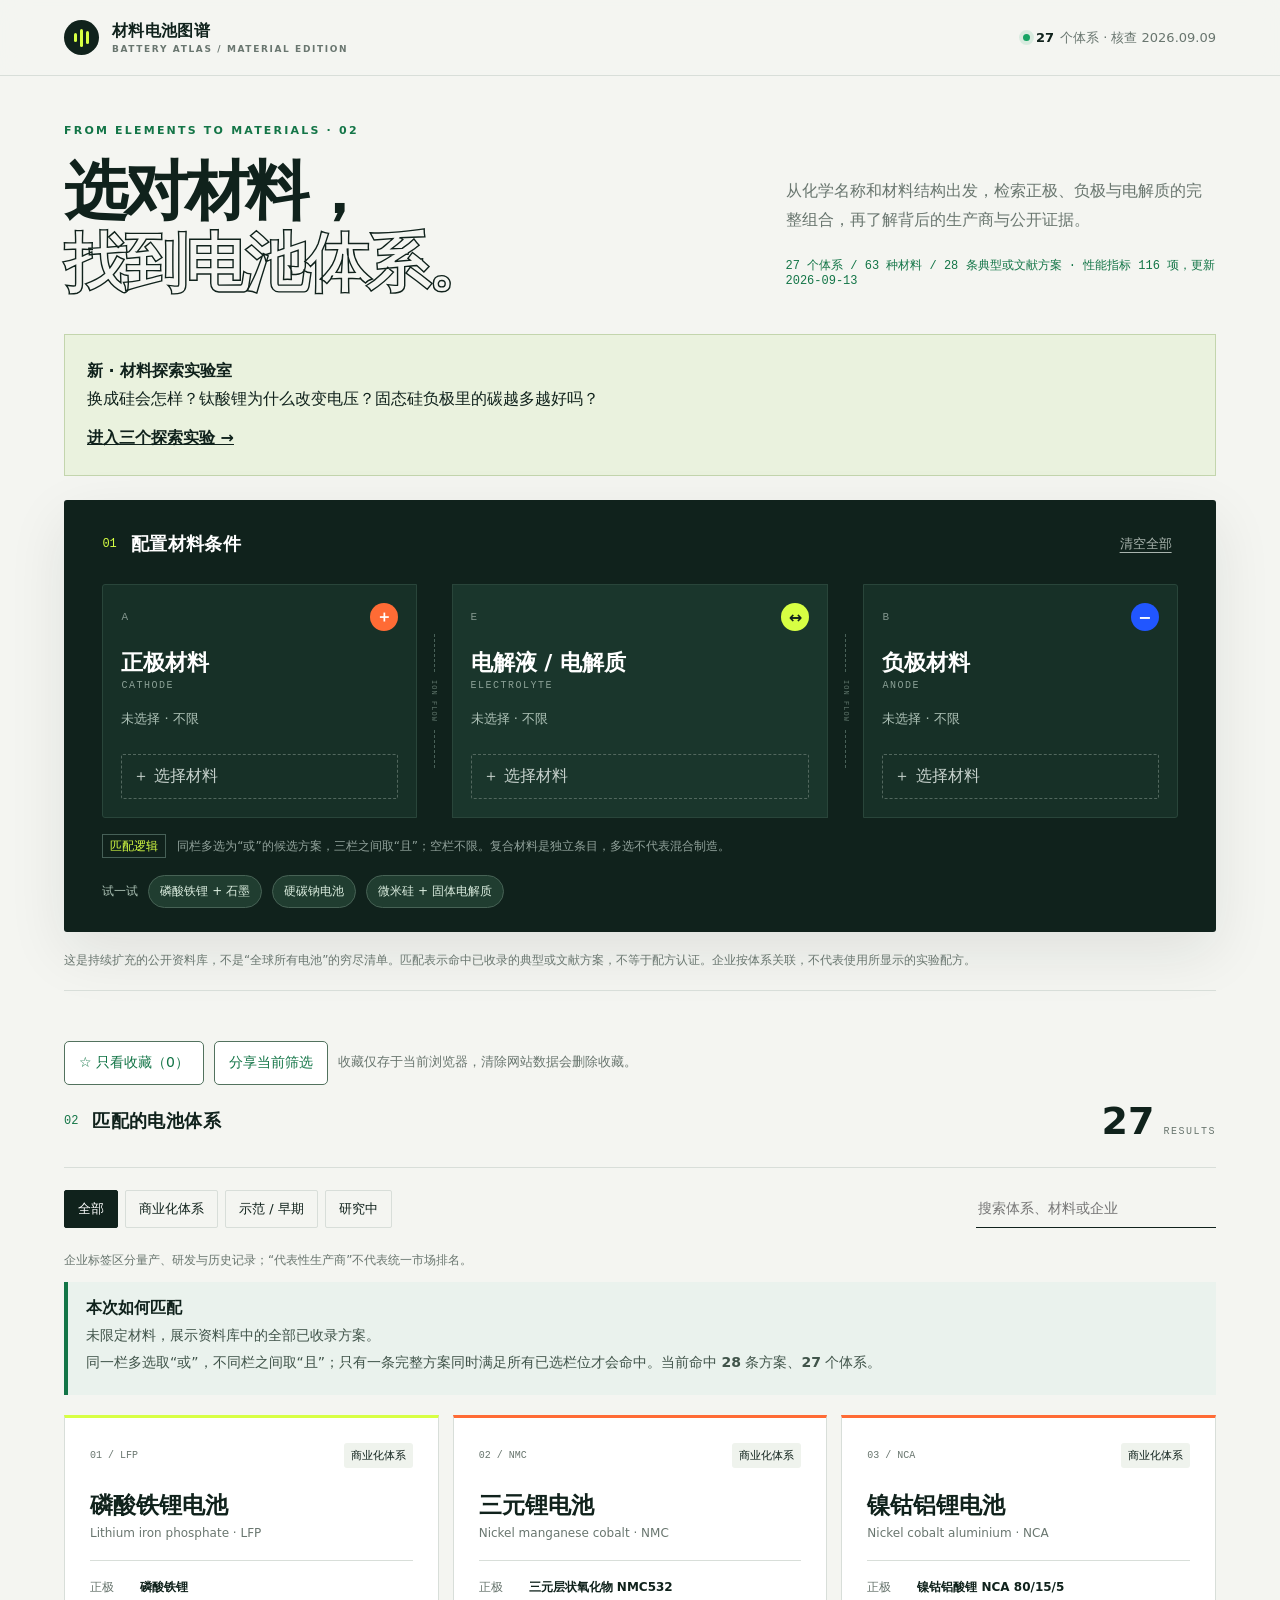
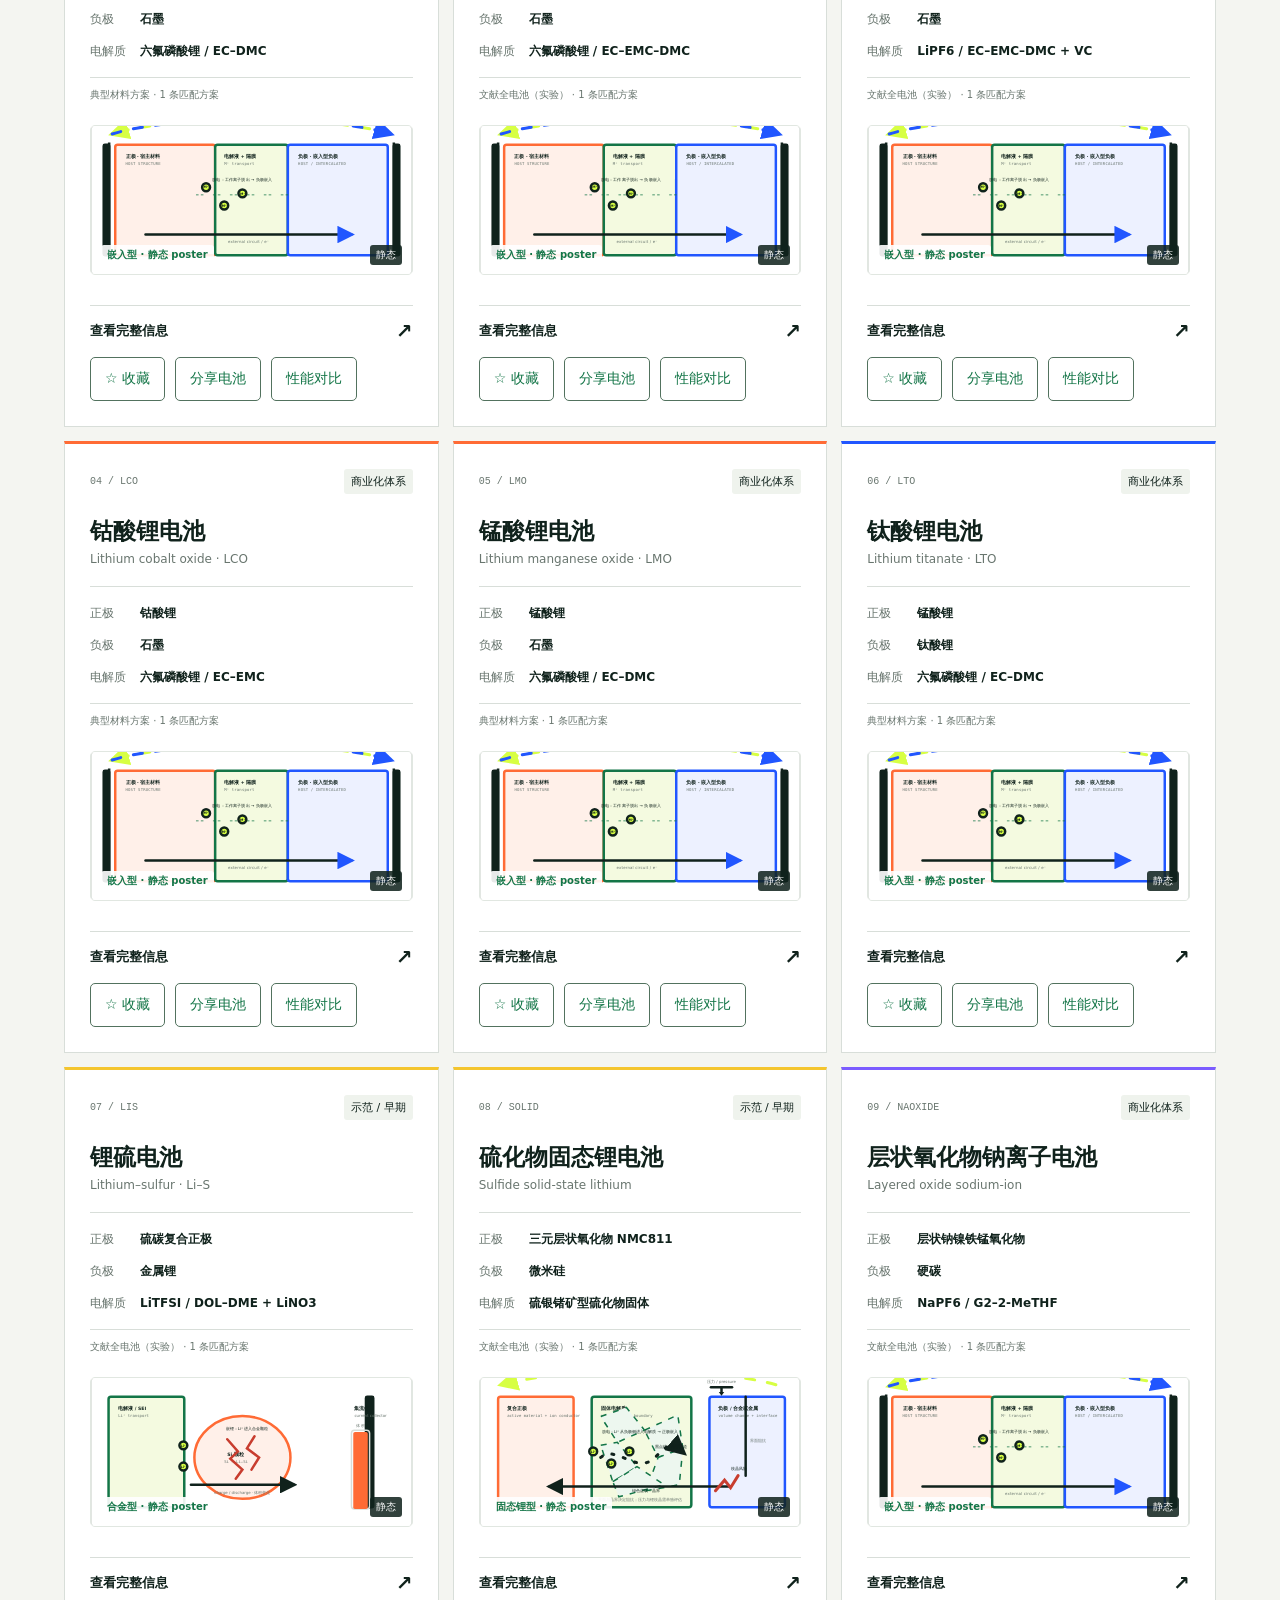
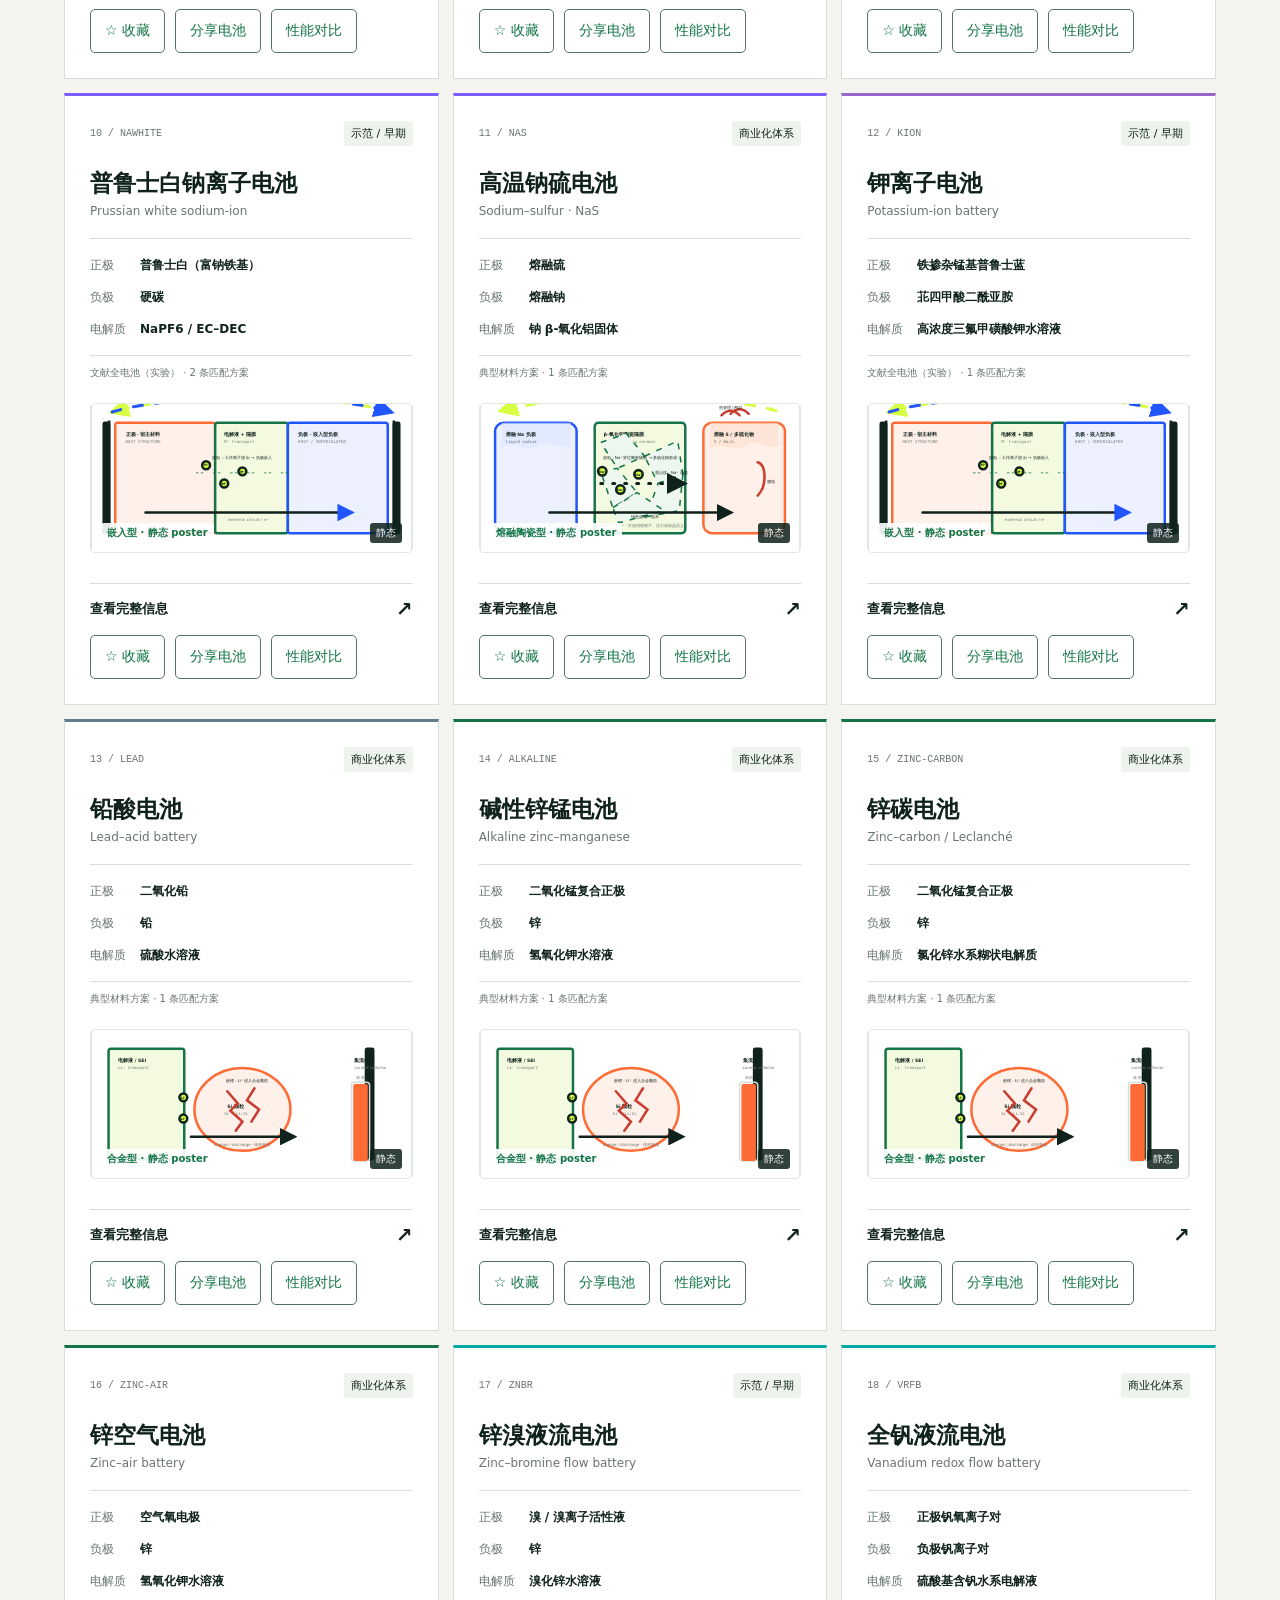
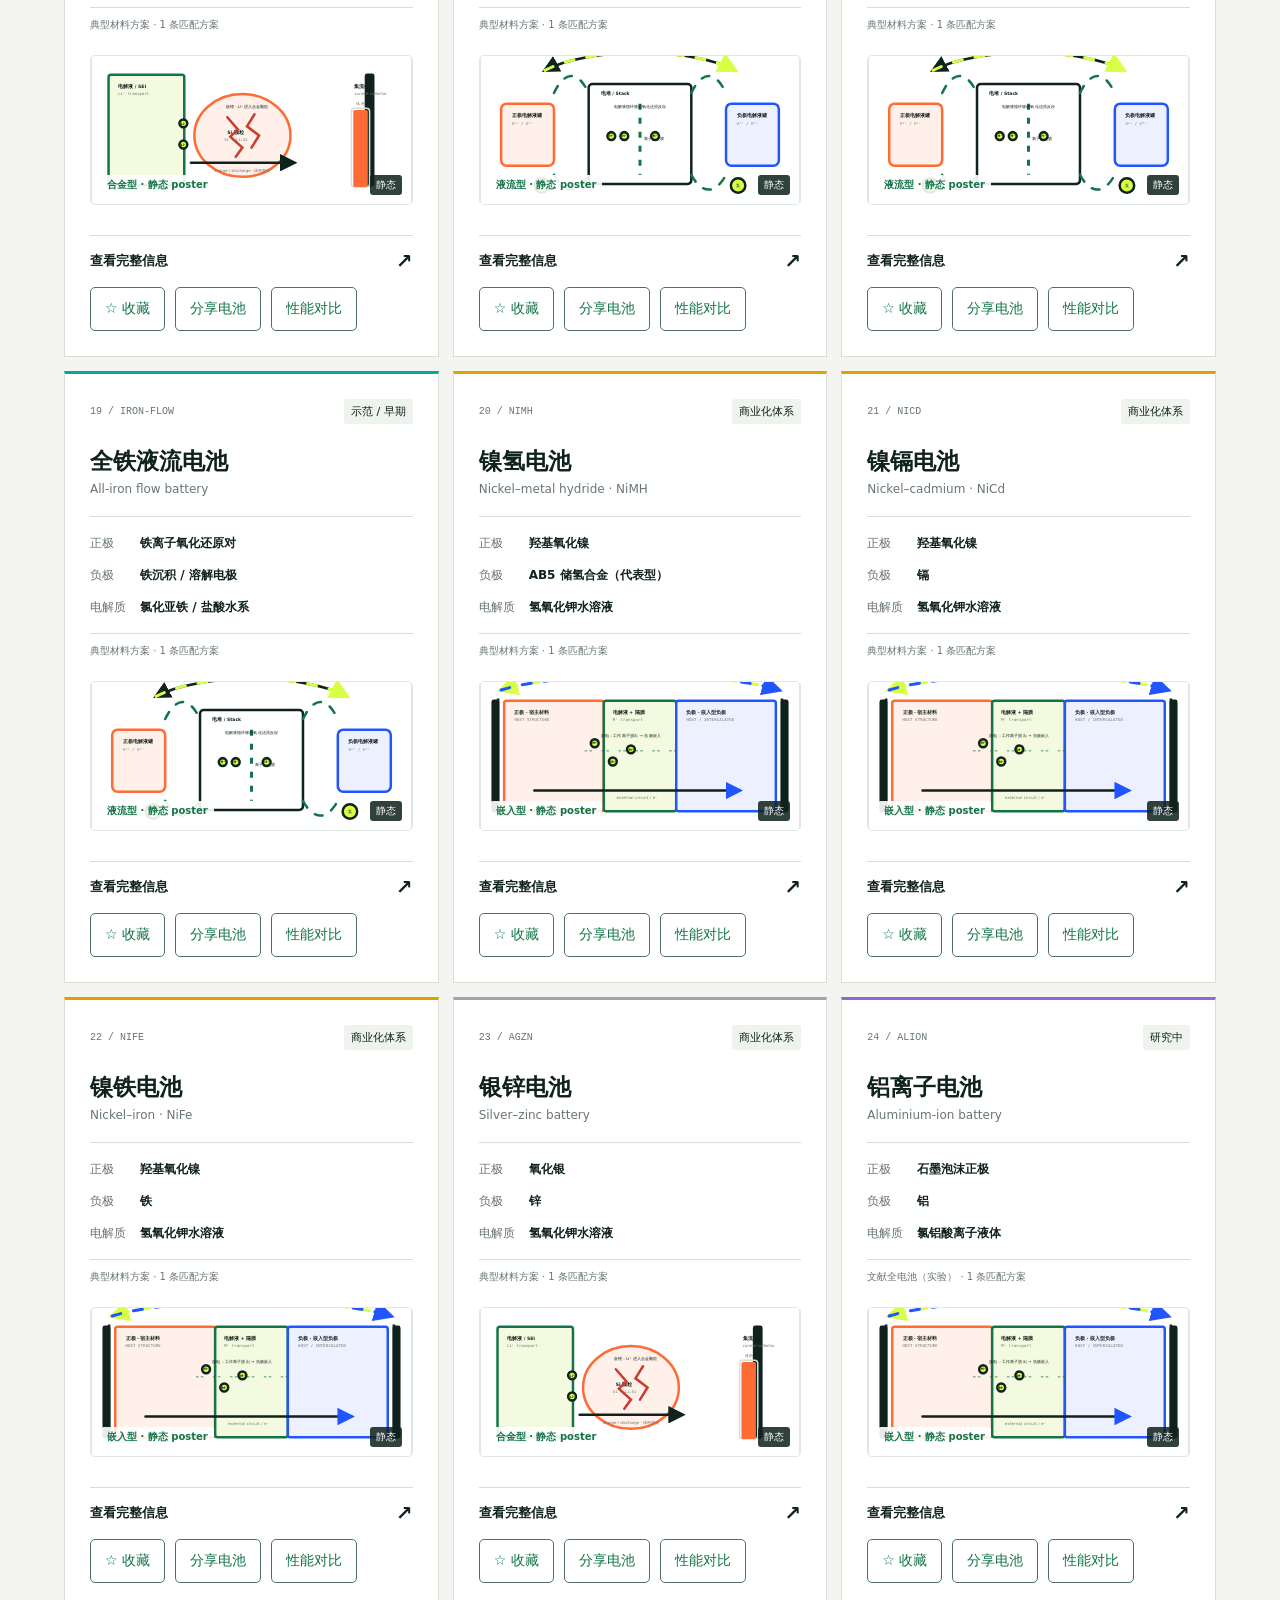
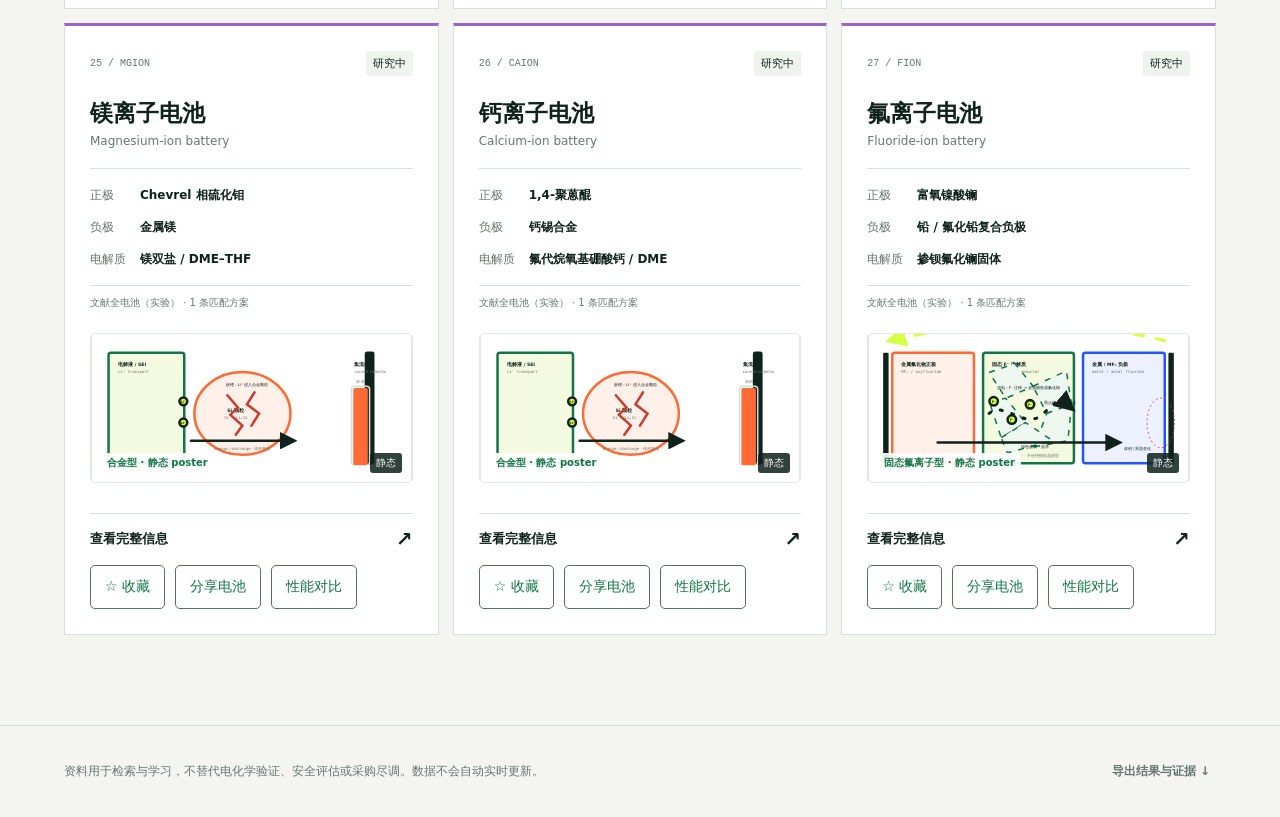
==== commit 754644ef: "feat: add three literature-grounded material exploration experiments" ====
--- a/index.html
+++ b/index.html
@@ -127,6 +127,7 @@
 <header class="topbar"><a class="brand" href="#"><span class="brand-mark"><i></i><i></i><i></i></span><span>材料电池图谱 <small>BATTERY ATLAS / MATERIAL EDITION</small></span></a><div class="database-stat"><span></span><b id="systemCount">27</b> 个体系 · 核查 2026.09.09</div></header>
 <main>
 <section class="intro"><div><p class="eyebrow">FROM ELEMENTS TO MATERIALS · 02</p><h1>选对材料，<br><em>找到电池体系。</em></h1></div><div><p class="lede">从化学名称和材料结构出发，检索正极、负极与电解质的完整组合，再了解背后的生产商与公开证据。</p><p class="coverage" id="coverage"></p></div></section>
+<aside style="margin:0 0 24px;padding:22px;background:#eaf2de;border:1px solid #c3d5ad;line-height:1.8"><strong>新 · 材料探索实验室</strong><br>换成硅会怎样？钛酸锂为什么改变电压？固态硅负极里的碳越多越好吗？<br><a href="explore.html" style="display:inline-block;margin-top:10px;color:#10221c;font-weight:700">进入三个探索实验 →</a></aside>
 <section class="workbench" aria-label="电池材料筛选器"><div class="workbench-head"><div><span class="section-index">01</span><h2>配置材料条件</h2></div><button class="text-button" id="clearAll" type="button">清空全部</button></div><div class="slots">
 <article class="slot "><div class="slot-top"><span class="slot-number">A</span><span class="polarity positive">＋</span></div><div class="slot-copy"><h3>正极材料</h3><p>CATHODE</p></div><div class="chips" id="cathodeChips"></div><button class="add-element" data-open="cathode" type="button">＋ 选择材料</button></article><div class="connector" aria-hidden="true"><span></span><b>ION FLOW</b><span></span></div><article class="slot electrolyte"><div class="slot-top"><span class="slot-number">E</span><span class="polarity neutral">↔</span></div><div class="slot-copy"><h3>电解液 / 电解质</h3><p>ELECTROLYTE</p></div><div class="chips" id="electrolyteChips"></div><button class="add-element" data-open="electrolyte" type="button">＋ 选择材料</button></article><div class="connector" aria-hidden="true"><span></span><b>ION FLOW</b><span></span></div><article class="slot "><div class="slot-top"><span class="slot-number">B</span><span class="polarity negative">−</span></div><div class="slot-copy"><h3>负极材料</h3><p>ANODE</p></div><div class="chips" id="anodeChips"></div><button class="add-element" data-open="anode" type="button">＋ 选择材料</button></article>
 </div><p class="logic-note"><span>匹配逻辑</span> 同栏多选为“或”的候选方案，三栏之间取“且”；空栏不限。复合材料是独立条目，多选不代表混合制造。</p><div class="examples"><span>试一试</span><button data-example="lfp">磷酸铁锂 + 石墨</button><button data-example="sodium">硬碳钠电池</button><button data-example="solid">微米硅 + 固体电解质</button></div></section>
